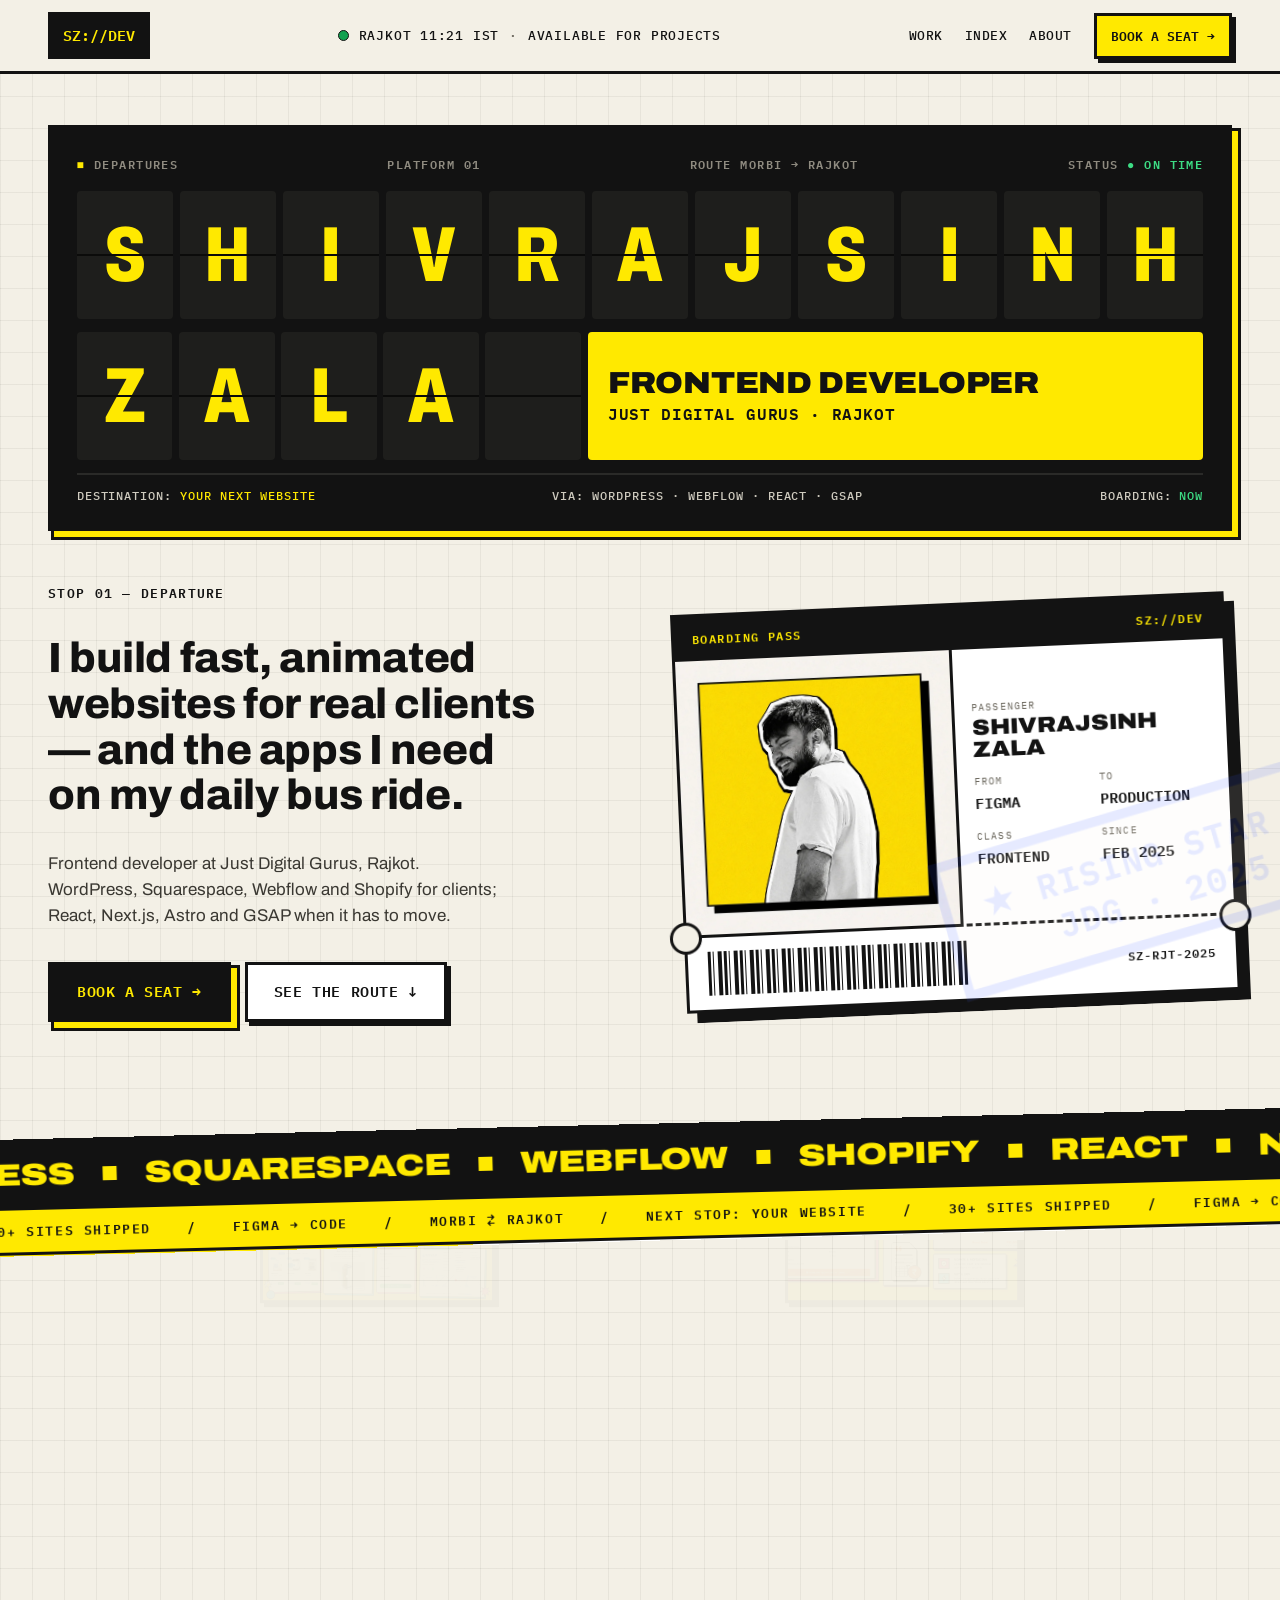
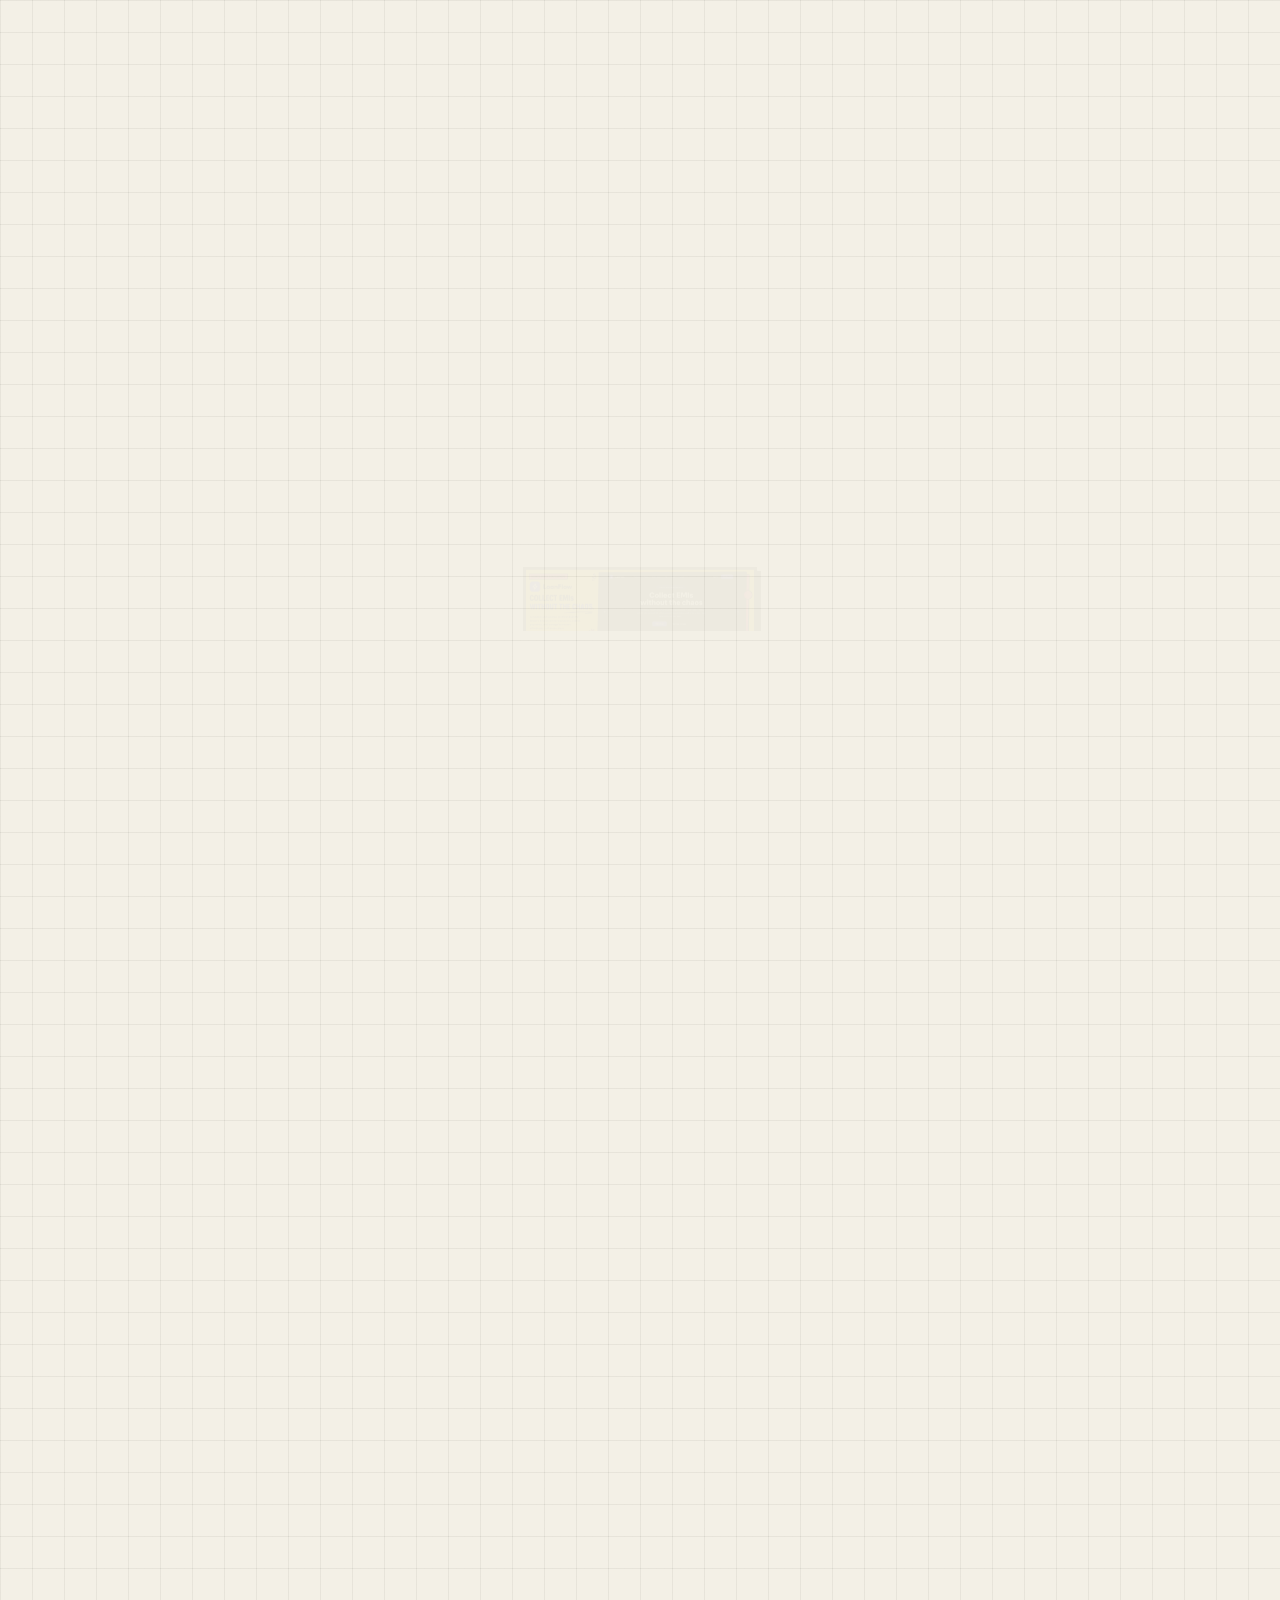
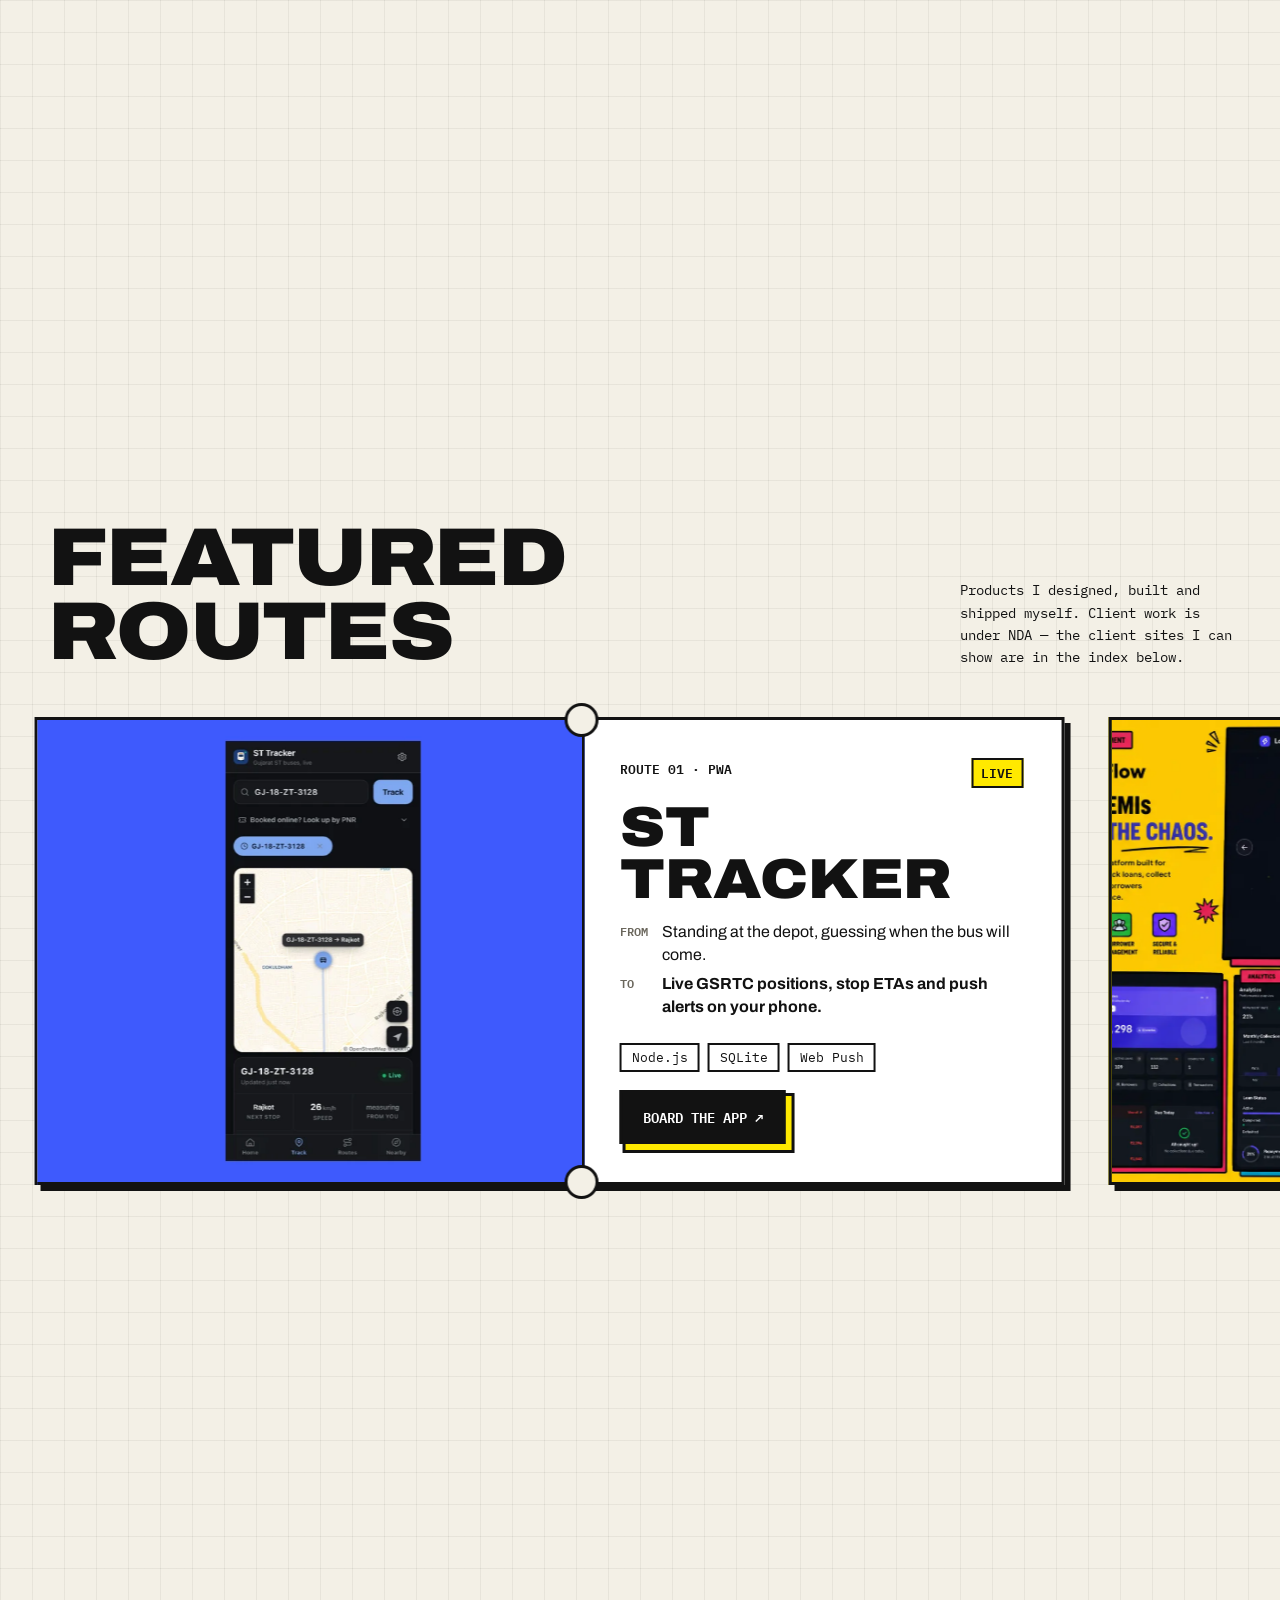
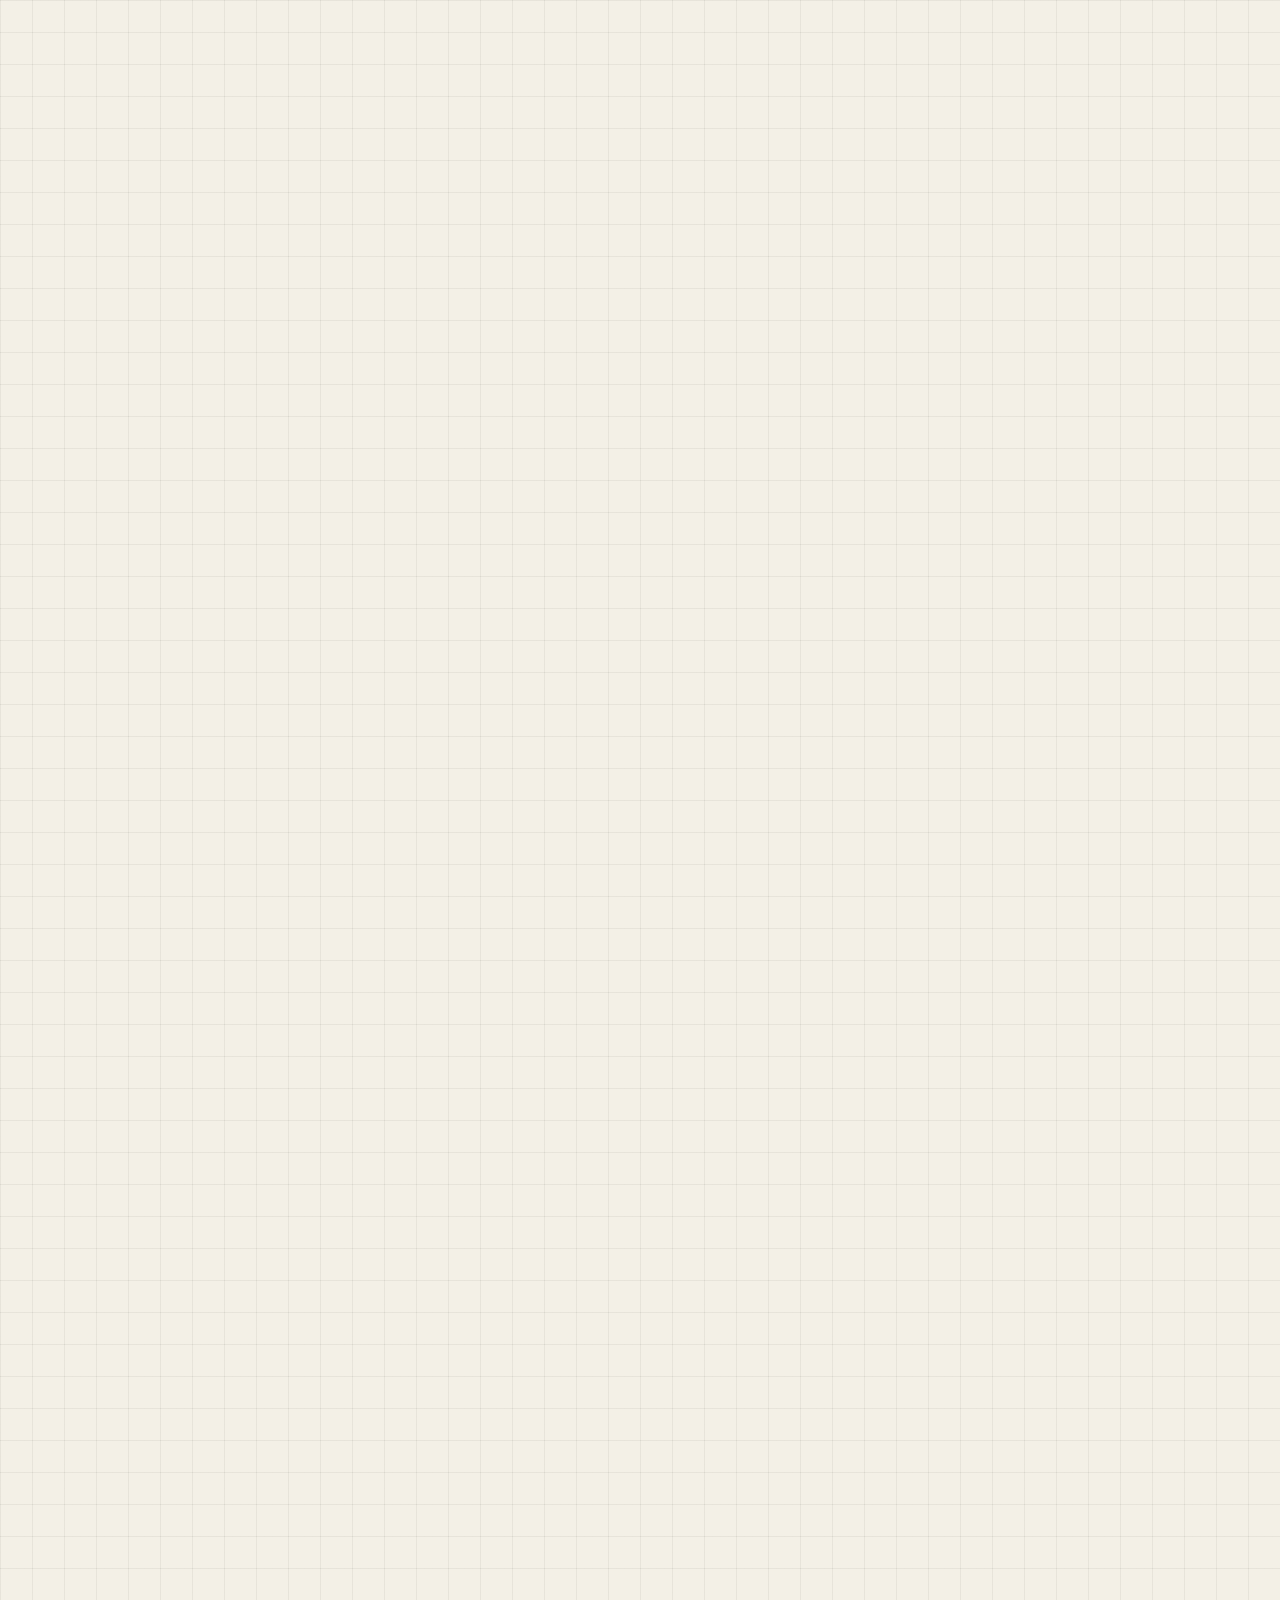
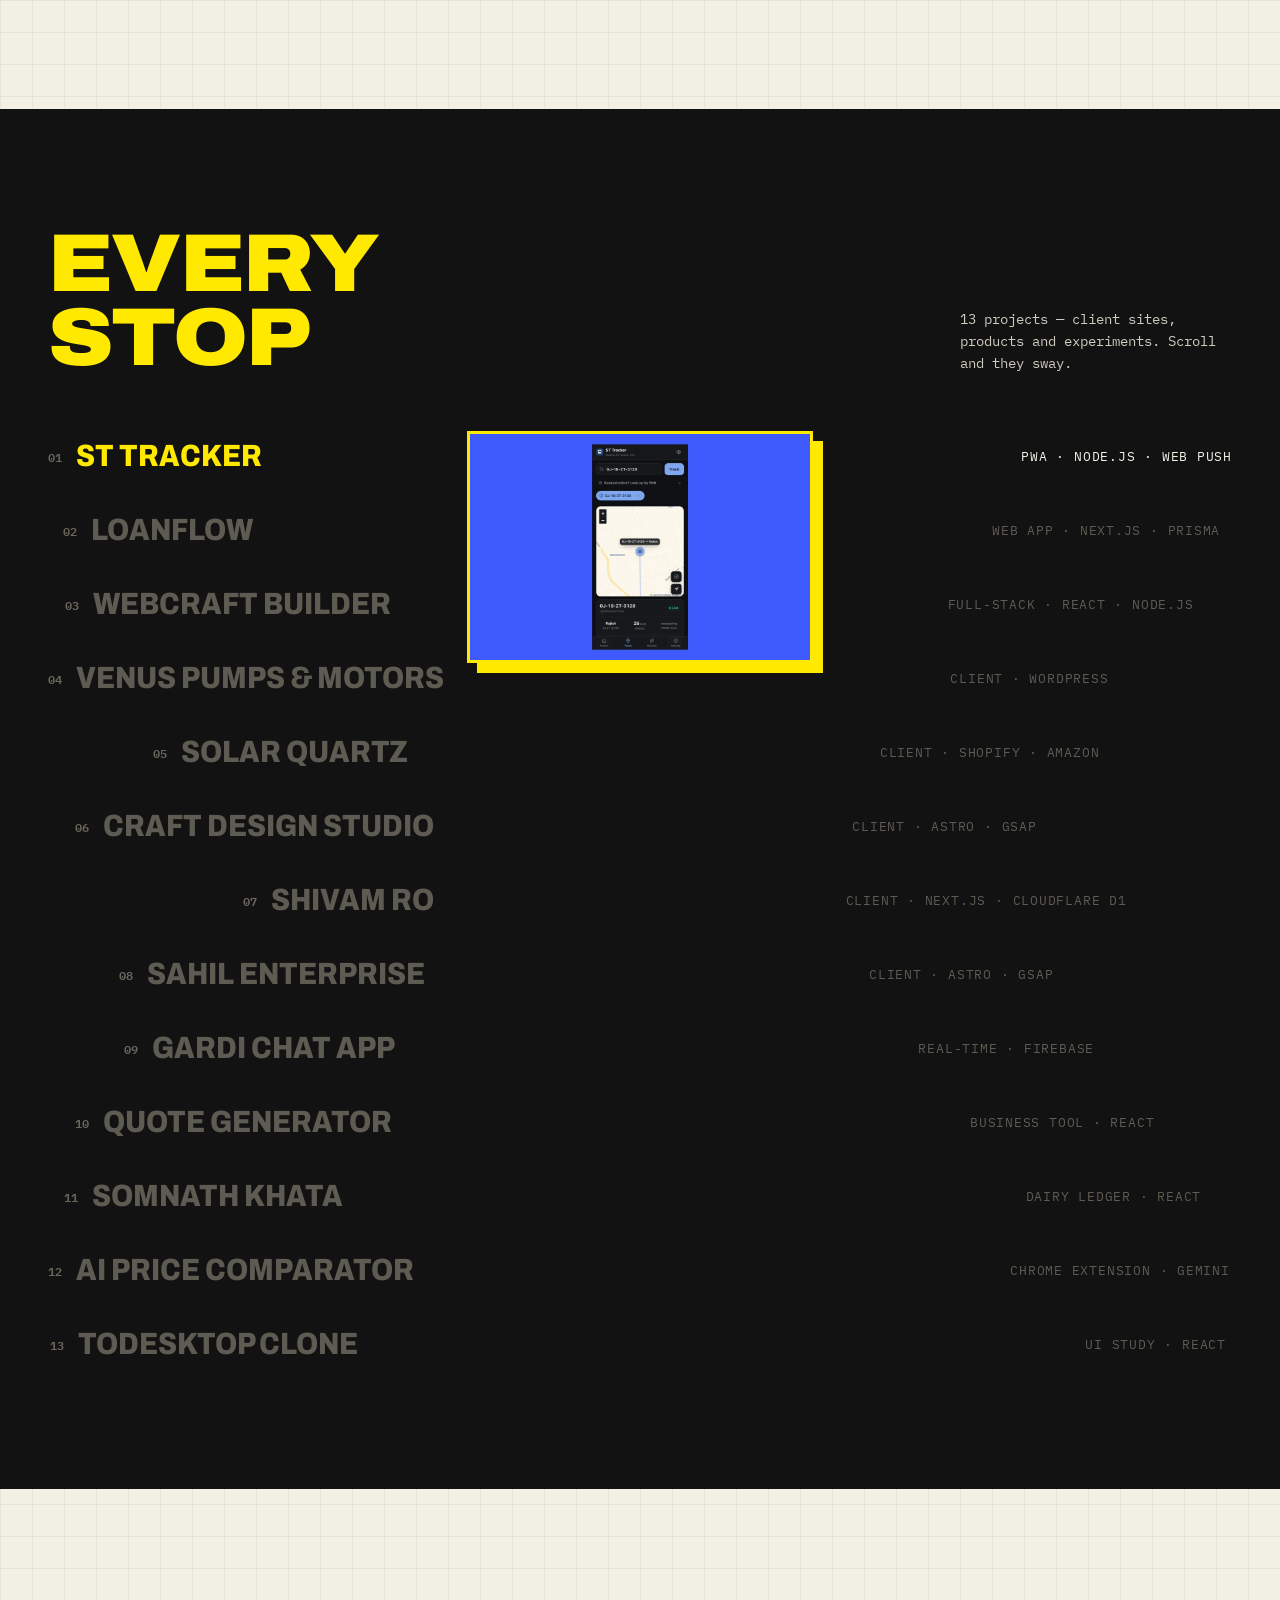
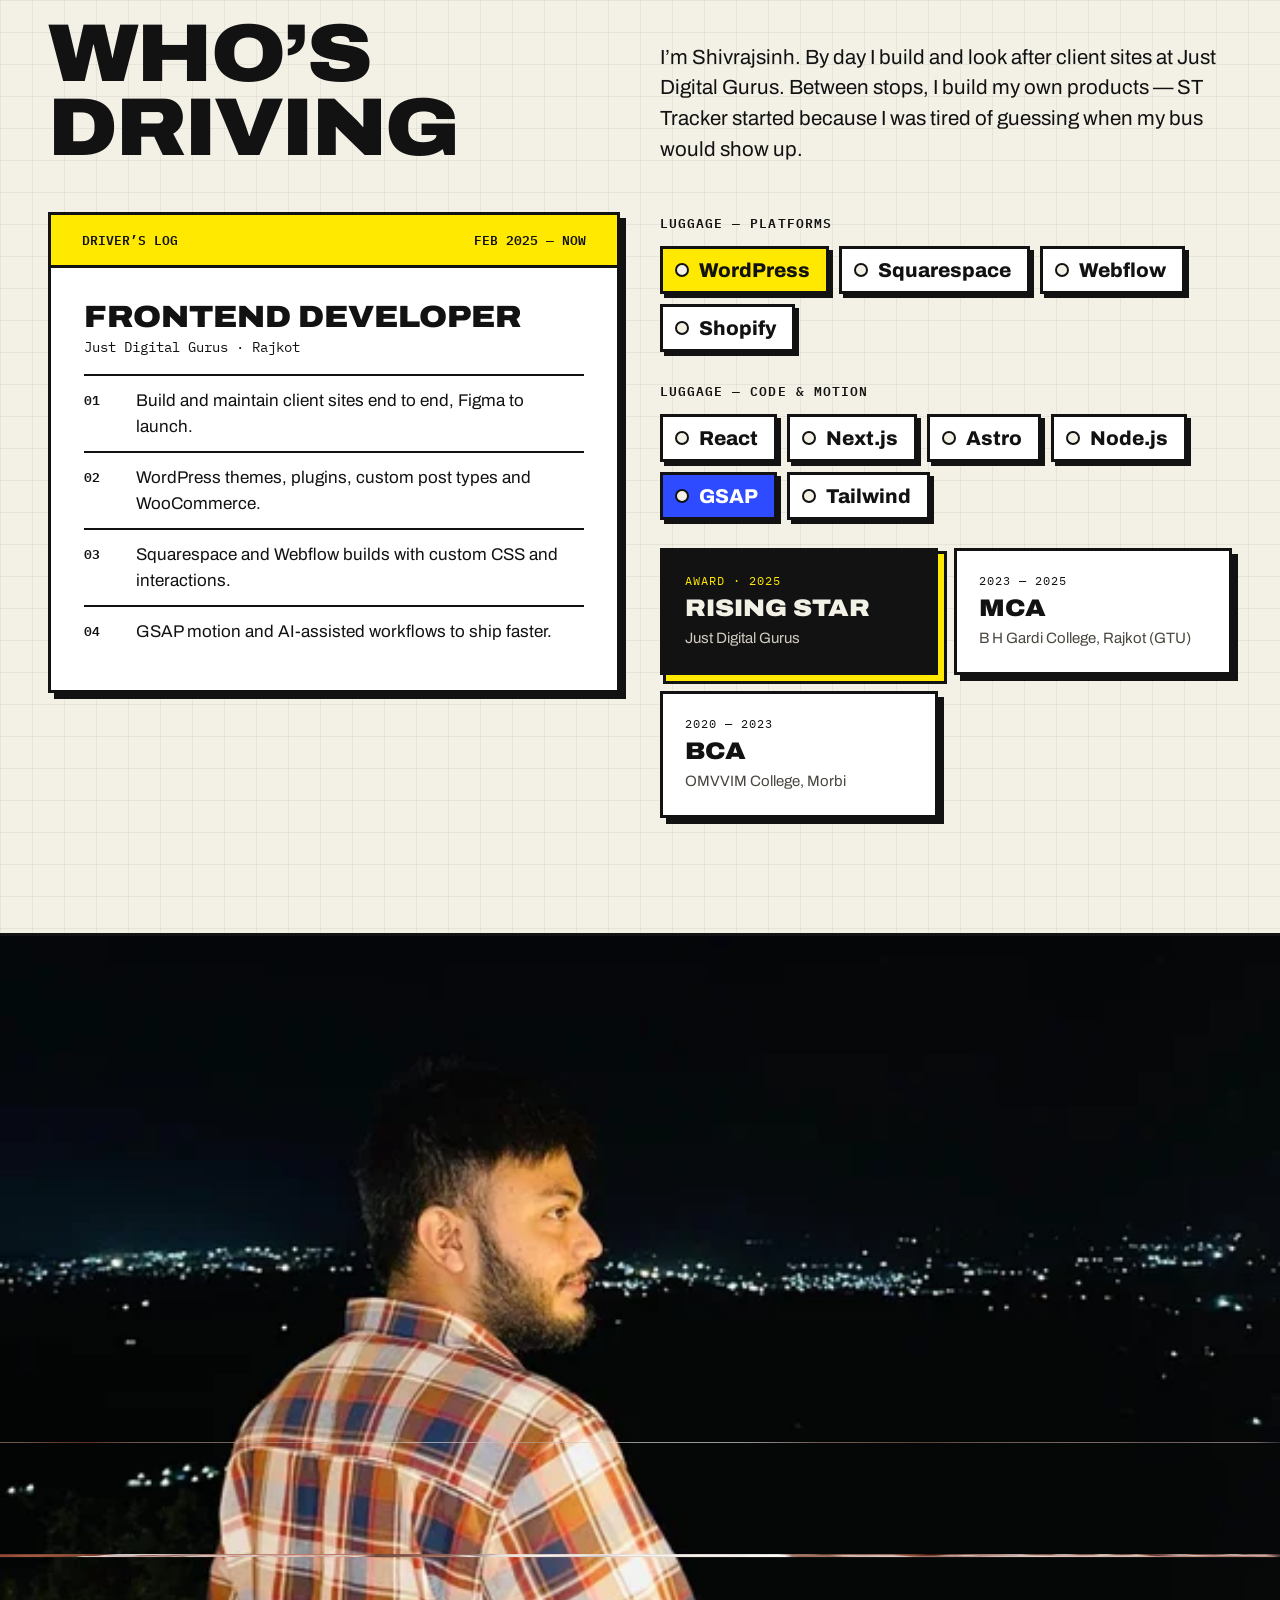
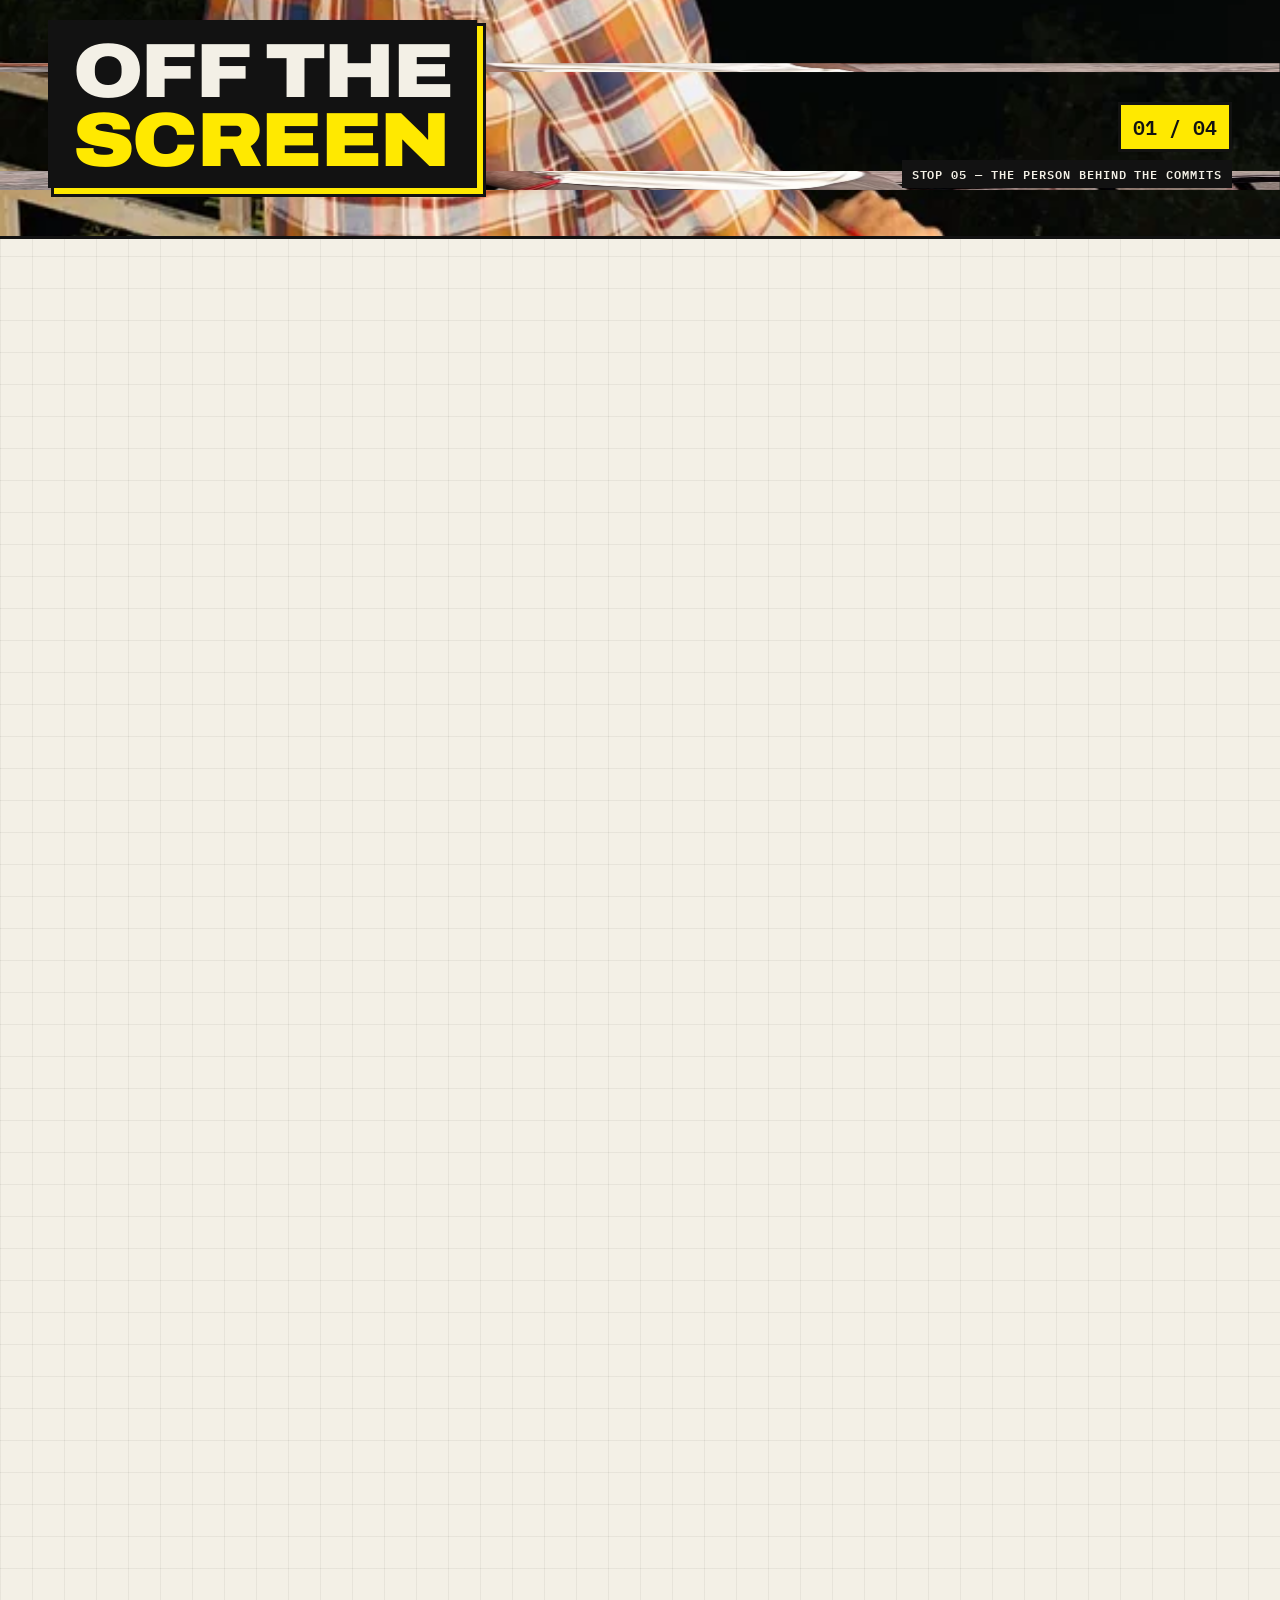
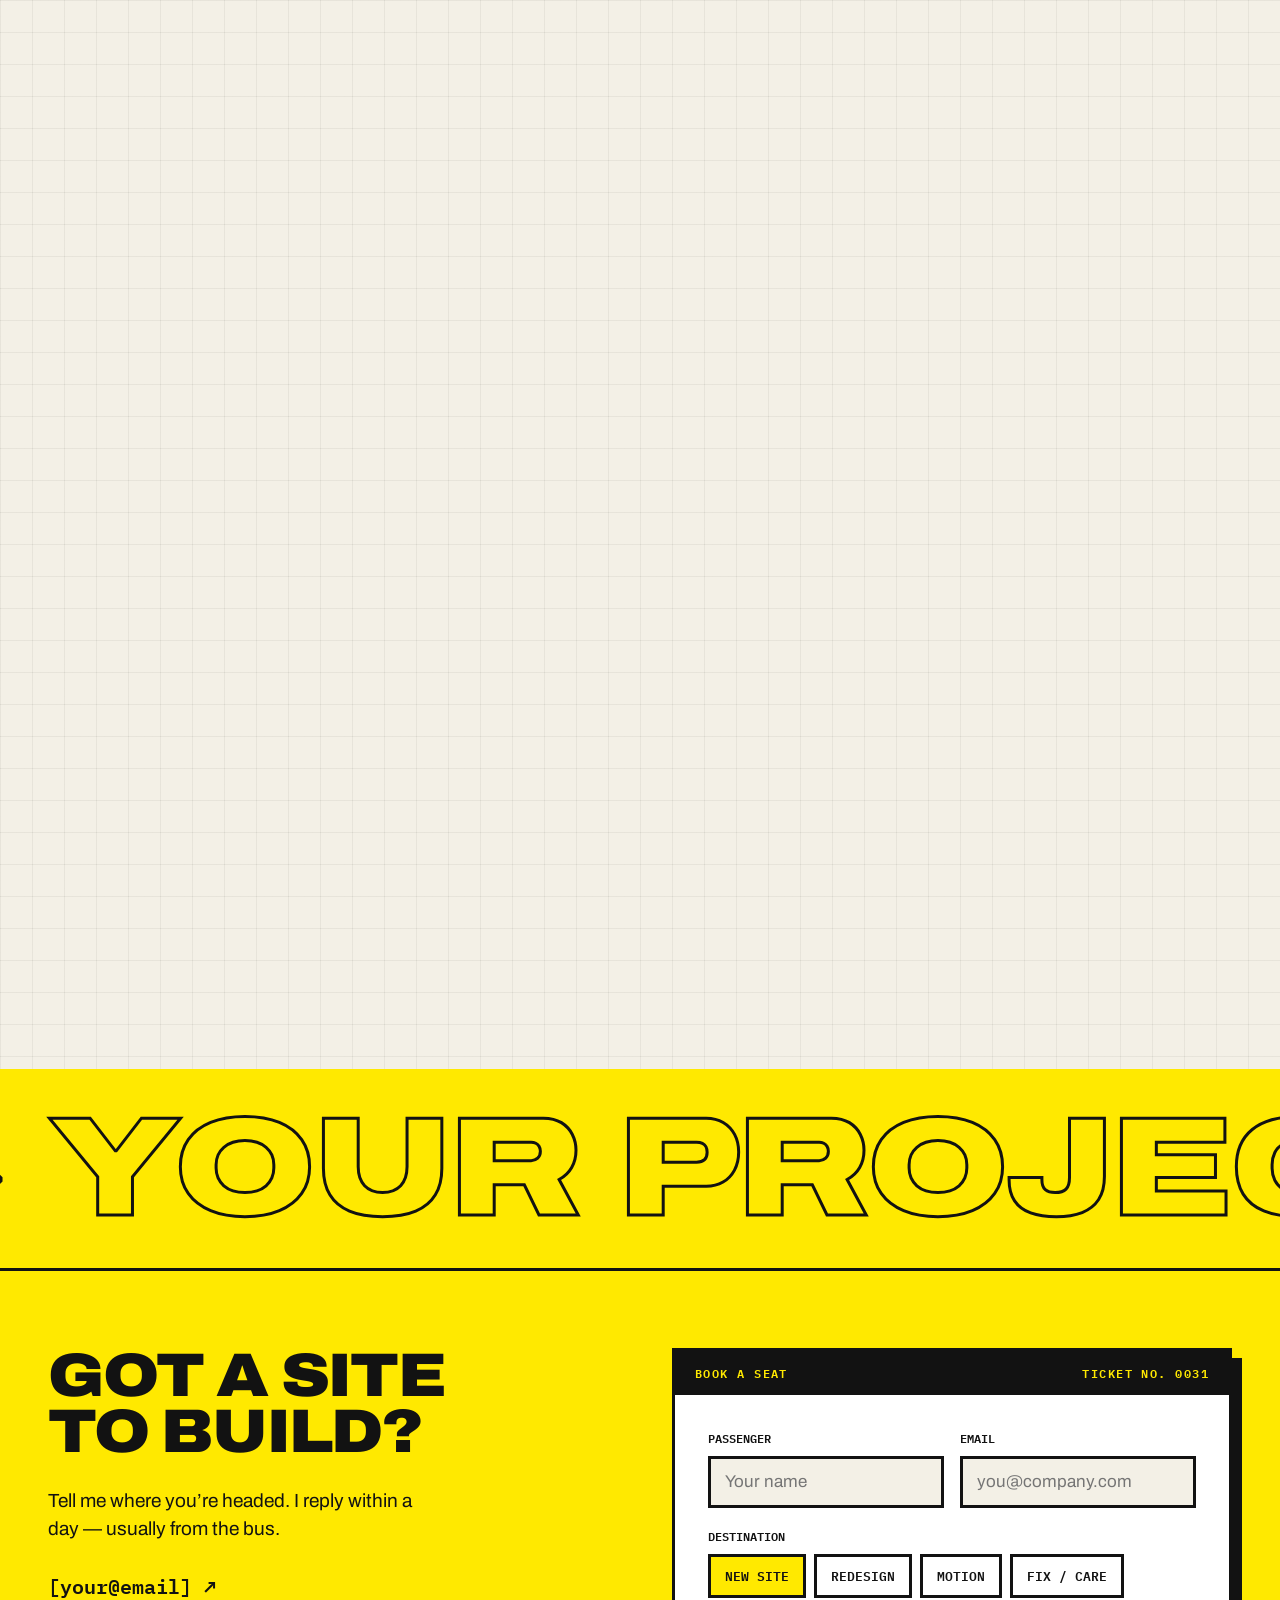
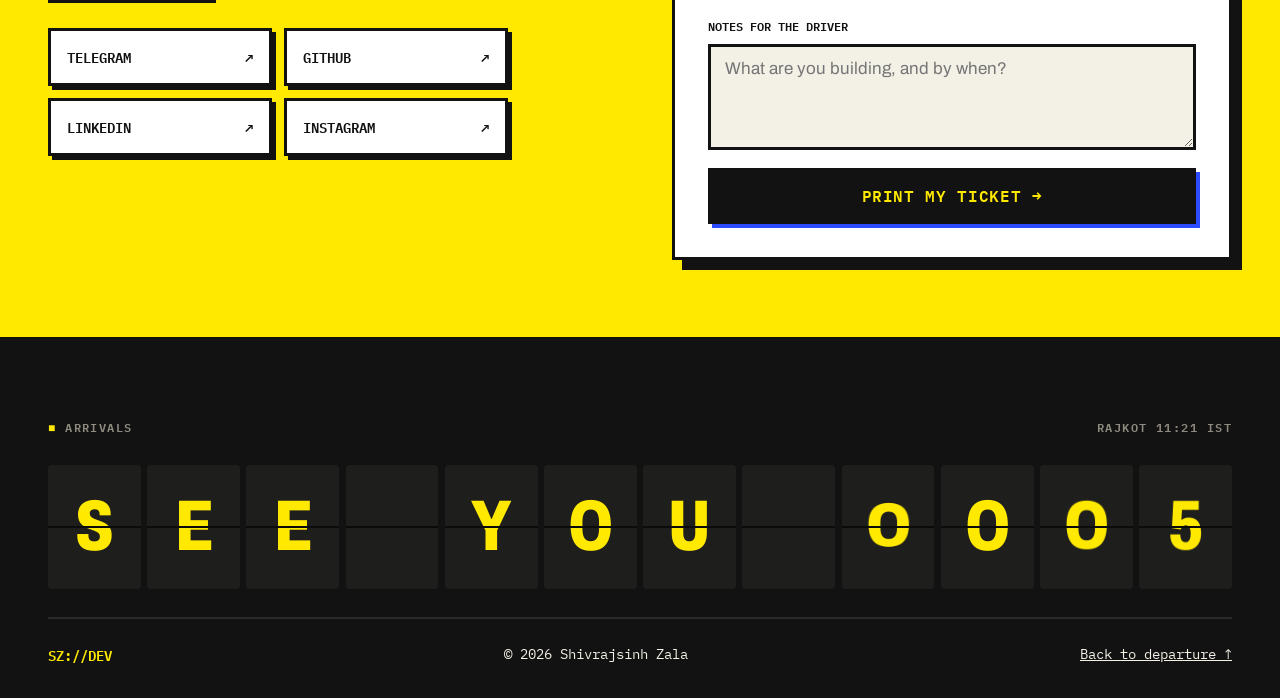
==== index.html @ fd729d90 "Next Stop: portfolio redesign preview Static build of the "Next Stop" redesign: split-flap departure" ====
<!doctype html>
<html lang="en">
<head>
<meta charset="utf-8">
<meta name="viewport" content="width=device-width, initial-scale=1">
<title>Shivrajsinh Zala — Next Stop</title>
<meta name="description" content="Frontend developer in Rajkot building fast, animated websites. Portfolio redesign preview.">
<meta name="robots" content="noindex">
<meta name="theme-color" content="#FFE900">
<link rel="icon" href="portrait.webp">
<link rel="preconnect" href="https://fonts.googleapis.com">
<link rel="preconnect" href="https://fonts.gstatic.com" crossorigin>
<link rel="stylesheet" href="https://fonts.googleapis.com/css2?family=Archivo:wdth,wght@62..125,100..900&amp;family=IBM+Plex+Mono:wght@400;500;600&amp;display=swap">
<style>
:root{--accent:#FFE900;--sh:6px 6px 0 #121212;--sh-sm:4px 4px 0 #121212;--sh-lg:10px 10px 0 #121212;--sh-accent:6px 6px 0 var(--accent),6px 6px 0 3px #121212;--sh-accent-lg:10px 10px 0 var(--accent),10px 10px 0 3px #121212;--sh-blue:4px 4px 0 #2E4BFF;--gz-min:760px;--hz-dir:row;--hz-w:max-content;--ticket-w:min(1080px,80vw);--blinds-h:820px}
html,body{margin:0;background:#F3F0E6}
html.lenis,html.lenis body{height:auto}
.lenis.lenis-smooth{scroll-behavior:auto!important}
.only-wide,.only-narrow,.only-rail{display:contents}
[hidden]{display:none!important}
a:focus-visible,button:focus-visible,input:focus-visible,textarea:focus-visible{outline:3px solid #2E4BFF;outline-offset:3px}
[data-flip-ch]{backface-visibility:hidden;will-change:transform}
@media (max-width:819px){:root{--gz-min:420px;--hz-dir:column;--hz-w:100%;--ticket-w:100%;--blinds-h:560px}.only-wide{display:none!important}}
@media (min-width:820px){.only-narrow{display:none!important}}
@media (max-width:1359px){.only-rail{display:none!important}}
</style>
</head>
<body>
<div  style="font-family: 'Archivo', 'Helvetica Neue', system-ui, sans-serif; color: #121212; background-color: #F3F0E6; background-image: linear-gradient(rgba(18,18,18,0.055) 1px, transparent 1px), linear-gradient(90deg, rgba(18,18,18,0.055) 1px, transparent 1px); background-size: 32px 32px; min-height: 100%; overflow-x: hidden; position: relative">

<!-- ===== PRELOADER: split-flap counter (live view only) ===== -->
<div data-preloader aria-hidden="true" style="position: fixed; inset: 0; z-index: 100; visibility: hidden; background: #121212; color: var(--accent); display: flex; flex-direction: column; align-items: center; justify-content: center; gap: 28px; padding: 24px">
<div style="font-family: 'IBM Plex Mono', ui-monospace, monospace; font-size: 13px; font-weight: 600; letter-spacing: 0.14em; text-transform: uppercase">Now boarding — shivrajsinh.in</div>
<div style="display: flex; gap: 10px">
<span style="position: relative; width: clamp(72px, 12vw, 150px); aspect-ratio: 3 / 4; background: #1E1E1C; border-radius: 6px; display: flex; align-items: center; justify-content: center; overflow: hidden"><span data-pre-digit style="display: block; font-weight: 800; font-stretch: 75%; font-size: clamp(64px, 11vw, 140px); line-height: 1">0</span><span style="position: absolute; left: 0; right: 0; top: 50%; height: 3px; margin-top: -1px; background: #0B0B0A"></span></span>
<span style="position: relative; width: clamp(72px, 12vw, 150px); aspect-ratio: 3 / 4; background: #1E1E1C; border-radius: 6px; display: flex; align-items: center; justify-content: center; overflow: hidden"><span data-pre-digit style="display: block; font-weight: 800; font-stretch: 75%; font-size: clamp(64px, 11vw, 140px); line-height: 1">0</span><span style="position: absolute; left: 0; right: 0; top: 50%; height: 3px; margin-top: -1px; background: #0B0B0A"></span></span>
<span style="position: relative; width: clamp(72px, 12vw, 150px); aspect-ratio: 3 / 4; background: #1E1E1C; border-radius: 6px; display: flex; align-items: center; justify-content: center; overflow: hidden"><span data-pre-digit style="display: block; font-weight: 800; font-stretch: 75%; font-size: clamp(64px, 11vw, 140px); line-height: 1">0</span><span style="position: absolute; left: 0; right: 0; top: 50%; height: 3px; margin-top: -1px; background: #0B0B0A"></span></span>
</div>
<div style="font-family: 'IBM Plex Mono', ui-monospace, monospace; font-size: 13px; letter-spacing: 0.1em; text-transform: uppercase; color: #A9A59A">Gate 02 · Morbi → Rajkot · Please mind the gap</div>
</div>

<!-- ===== CURSOR FOLLOWER ===== -->
<div data-cursor aria-hidden="true" style="position: fixed; top: 0; left: 0; z-index: 90; width: 16px; height: 16px; border: 2px solid #121212; background: var(--accent); border-radius: 50%; pointer-events: none; visibility: hidden; display: flex; align-items: center; justify-content: center; overflow: hidden">
<span data-cursor-label style="font-family: 'IBM Plex Mono', ui-monospace, monospace; font-size: 12px; font-weight: 600; text-transform: uppercase; visibility: hidden; white-space: nowrap">View ↗</span>
</div>

<!-- ===== ROUTE RAIL: bus marker travels between section stops ===== -->
<div class="only-rail">
<nav data-rail aria-label="Route" style="position: fixed; right: 22px; top: 50%; transform: translateY(-50%); z-index: 35; visibility: hidden; display: flex; align-items: stretch; gap: 0">
<div data-rail-track style="position: relative; width: 22px; height: 380px; display: flex; flex-direction: column; justify-content: space-between; align-items: center">
<span aria-hidden="true" style="position: absolute; top: 0; bottom: 0; left: 50%; width: 3px; margin-left: -1.5px; background: #121212"></span>

<a data-stop data-target="#top" href="#top" aria-label="01 Depart" style="position: relative; display: block; width: 14px; height: 14px; border: 3px solid #121212; background: #F3F0E6; box-sizing: content-box"><span data-stop-label style="position: absolute; right: 26px; top: 50%; transform: translateY(-50%); font-family: 'IBM Plex Mono', ui-monospace, monospace; font-size: 11px; font-weight: 600; text-transform: uppercase; white-space: nowrap; background: #121212; color: #F3F0E6; padding: 3px 7px; visibility: hidden">01 Depart</span></a>

<a data-stop data-target="#work" href="#work" aria-label="02 Work" style="position: relative; display: block; width: 14px; height: 14px; border: 3px solid #121212; background: #F3F0E6; box-sizing: content-box"><span data-stop-label style="position: absolute; right: 26px; top: 50%; transform: translateY(-50%); font-family: 'IBM Plex Mono', ui-monospace, monospace; font-size: 11px; font-weight: 600; text-transform: uppercase; white-space: nowrap; background: #121212; color: #F3F0E6; padding: 3px 7px; visibility: hidden">02 Work</span></a>

<a data-stop data-target="#featured" href="#featured" aria-label="03 Routes" style="position: relative; display: block; width: 14px; height: 14px; border: 3px solid #121212; background: #F3F0E6; box-sizing: content-box"><span data-stop-label style="position: absolute; right: 26px; top: 50%; transform: translateY(-50%); font-family: 'IBM Plex Mono', ui-monospace, monospace; font-size: 11px; font-weight: 600; text-transform: uppercase; white-space: nowrap; background: #121212; color: #F3F0E6; padding: 3px 7px; visibility: hidden">03 Routes</span></a>

<a data-stop data-target="#index" href="#index" aria-label="04 Index" style="position: relative; display: block; width: 14px; height: 14px; border: 3px solid #121212; background: #F3F0E6; box-sizing: content-box"><span data-stop-label style="position: absolute; right: 26px; top: 50%; transform: translateY(-50%); font-family: 'IBM Plex Mono', ui-monospace, monospace; font-size: 11px; font-weight: 600; text-transform: uppercase; white-space: nowrap; background: #121212; color: #F3F0E6; padding: 3px 7px; visibility: hidden">04 Index</span></a>

<a data-stop data-target="#about" href="#about" aria-label="05 Driver" style="position: relative; display: block; width: 14px; height: 14px; border: 3px solid #121212; background: #F3F0E6; box-sizing: content-box"><span data-stop-label style="position: absolute; right: 26px; top: 50%; transform: translateY(-50%); font-family: 'IBM Plex Mono', ui-monospace, monospace; font-size: 11px; font-weight: 600; text-transform: uppercase; white-space: nowrap; background: #121212; color: #F3F0E6; padding: 3px 7px; visibility: hidden">05 Driver</span></a>

<a data-stop data-target="#life" href="#life" aria-label="06 Off-screen" style="position: relative; display: block; width: 14px; height: 14px; border: 3px solid #121212; background: #F3F0E6; box-sizing: content-box"><span data-stop-label style="position: absolute; right: 26px; top: 50%; transform: translateY(-50%); font-family: 'IBM Plex Mono', ui-monospace, monospace; font-size: 11px; font-weight: 600; text-transform: uppercase; white-space: nowrap; background: #121212; color: #F3F0E6; padding: 3px 7px; visibility: hidden">06 Off-screen</span></a>

<a data-stop data-target="#contact" href="#contact" aria-label="07 Arrive" style="position: relative; display: block; width: 14px; height: 14px; border: 3px solid #121212; background: #F3F0E6; box-sizing: content-box"><span data-stop-label style="position: absolute; right: 26px; top: 50%; transform: translateY(-50%); font-family: 'IBM Plex Mono', ui-monospace, monospace; font-size: 11px; font-weight: 600; text-transform: uppercase; white-space: nowrap; background: #121212; color: #F3F0E6; padding: 3px 7px; visibility: hidden">07 Arrive</span></a>

<span data-rail-bus aria-hidden="true" style="position: absolute; top: 0; left: 50%; margin-left: -13px; width: 26px; height: 20px; background: var(--accent); border: 3px solid #121212; box-sizing: border-box; display: flex; align-items: center; justify-content: center; font-family: 'IBM Plex Mono', ui-monospace, monospace; font-size: 8px; font-weight: 600">SZ</span>
</div>
</nav>
</div>

<!-- ===== NAV ===== -->
<header data-nav style="position: sticky; top: 0; z-index: 30; background: #F3F0E6; border-bottom: 3px solid #121212">
<div style="max-width: 1280px; margin: 0 auto; padding: 12px clamp(16px, 4vw, 48px); display: flex; align-items: center; justify-content: space-between; gap: 16px">
<a href="#top" style="text-decoration: none; background: #121212; color: var(--accent); font-family: 'IBM Plex Mono', ui-monospace, monospace; font-weight: 600; font-size: 15px; padding: 8px 12px; border: 3px solid #121212">SZ://DEV</a>
<div class="only-wide">
<div style="display: flex; align-items: center; gap: 10px; font-family: 'IBM Plex Mono', ui-monospace, monospace; font-size: 13px; font-weight: 500; text-transform: uppercase; letter-spacing: 0.06em">
<span style="width: 9px; height: 9px; background: #12A150; border: 1.5px solid #121212; border-radius: 50%"></span>
<span>Rajkot <span data-clock>--:--</span> IST</span>
<span style="color: #6B675D">·</span>
<span>Available for projects</span>
</div>
</div>
<div style="display: flex; align-items: center; gap: 22px">
<div class="only-wide">
<nav aria-label="Primary" style="display: flex; align-items: center; gap: 22px; font-family: 'IBM Plex Mono', ui-monospace, monospace; font-size: 13px; font-weight: 500; text-transform: uppercase; letter-spacing: 0.04em">
<a href="#work" style="color: #121212; text-decoration: none">Work</a>
<a href="#index" style="color: #121212; text-decoration: none">Index</a>
<a href="#about" style="color: #121212; text-decoration: none">About</a>
</nav>
</div>
<a href="#contact" data-magnetic style="font-family: 'IBM Plex Mono', ui-monospace, monospace; font-size: 13px; font-weight: 600; color: #121212; text-decoration: none; text-transform: uppercase; background: var(--accent); border: 3px solid #121212; padding: 9px 14px; box-shadow: var(--sh-sm)">Book a seat →</a>
<div class="only-narrow">
<button type="button" data-menu-toggle aria-expanded="false" aria-label="Open menu" style="width: 46px; height: 46px; display: flex; flex-direction: column; align-items: center; justify-content: center; gap: 5px; background: #FFFFFF; border: 3px solid #121212; cursor: pointer; padding: 0">
<span style="width: 18px; height: 3px; background: #121212"></span>
<span style="width: 18px; height: 3px; background: #121212"></span>
</button>
</div>
</div>
</div>
<div id="mobileMenu" class="only-narrow" hidden>
<nav aria-label="Mobile" style="border-top: 3px solid #121212; display: flex; flex-direction: column; background: #121212">
<a href="#work" data-menu-close style="color: #F3F0E6; text-decoration: none; font-size: 34px; font-weight: 900; font-stretch: 112%; text-transform: uppercase; padding: 14px 16px; border-bottom: 1px solid #333">Work</a>
<a href="#index" data-menu-close style="color: #F3F0E6; text-decoration: none; font-size: 34px; font-weight: 900; font-stretch: 112%; text-transform: uppercase; padding: 14px 16px; border-bottom: 1px solid #333">Index</a>
<a href="#about" data-menu-close style="color: #F3F0E6; text-decoration: none; font-size: 34px; font-weight: 900; font-stretch: 112%; text-transform: uppercase; padding: 14px 16px; border-bottom: 1px solid #333">About</a>
<a href="#contact" data-menu-close style="color: var(--accent); text-decoration: none; font-size: 34px; font-weight: 900; font-stretch: 112%; text-transform: uppercase; padding: 14px 16px">Contact ↗</a>
</nav>
</div>
</header>

<!-- ===== HERO: departure board + boarding pass ===== -->
<section id="top" style="max-width: 1280px; margin: 0 auto; padding: clamp(28px, 4vw, 56px) clamp(16px, 4vw, 48px) clamp(64px, 8vw, 112px); display: flex; flex-direction: column; gap: clamp(32px, 4vw, 56px)">
<h1 style="position: absolute; width: 1px; height: 1px; overflow: hidden; clip: rect(0 0 0 0); white-space: nowrap; margin: 0">Shivrajsinh Zala — Frontend Developer, Rajkot</h1>

<div data-board style="background: #121212; border: 3px solid #121212; box-shadow: var(--sh-accent); padding: clamp(12px, 2vw, 26px); display: flex; flex-direction: column; gap: clamp(8px, 1vw, 14px)" aria-hidden="true">
<div style="display: flex; justify-content: space-between; gap: 12px; flex-wrap: wrap; font-family: 'IBM Plex Mono', ui-monospace, monospace; font-size: clamp(10px, 0.95vw, 13px); font-weight: 600; letter-spacing: 0.12em; text-transform: uppercase; color: #8F8B80; padding-bottom: 4px">
<span><span style="color: var(--accent)">■</span> Departures</span>
<span>Platform 01</span>
<span>Route Morbi → Rajkot</span>
<span>Status <span style="color: #3DDC84">● On time</span></span>
</div>
<div style="display: flex; gap: clamp(3px, 0.5vw, 8px)">

<span data-flip data-char="S" style="flex: 1 1 0; min-width: 0; aspect-ratio: 3 / 4; position: relative; display: flex; align-items: center; justify-content: center; background: #1E1E1C; border-radius: 4px; overflow: hidden; perspective: 400px"><span data-flip-ch style="display: block; font-weight: 800; font-stretch: 75%; font-size: clamp(20px, 6.1vw, 88px); line-height: 1; color: var(--accent)">S</span><span style="position: absolute; left: 0; right: 0; top: 50%; height: 2px; margin-top: -1px; background: #0B0B0A"></span></span>

<span data-flip data-char="H" style="flex: 1 1 0; min-width: 0; aspect-ratio: 3 / 4; position: relative; display: flex; align-items: center; justify-content: center; background: #1E1E1C; border-radius: 4px; overflow: hidden; perspective: 400px"><span data-flip-ch style="display: block; font-weight: 800; font-stretch: 75%; font-size: clamp(20px, 6.1vw, 88px); line-height: 1; color: var(--accent)">H</span><span style="position: absolute; left: 0; right: 0; top: 50%; height: 2px; margin-top: -1px; background: #0B0B0A"></span></span>

<span data-flip data-char="I" style="flex: 1 1 0; min-width: 0; aspect-ratio: 3 / 4; position: relative; display: flex; align-items: center; justify-content: center; background: #1E1E1C; border-radius: 4px; overflow: hidden; perspective: 400px"><span data-flip-ch style="display: block; font-weight: 800; font-stretch: 75%; font-size: clamp(20px, 6.1vw, 88px); line-height: 1; color: var(--accent)">I</span><span style="position: absolute; left: 0; right: 0; top: 50%; height: 2px; margin-top: -1px; background: #0B0B0A"></span></span>

<span data-flip data-char="V" style="flex: 1 1 0; min-width: 0; aspect-ratio: 3 / 4; position: relative; display: flex; align-items: center; justify-content: center; background: #1E1E1C; border-radius: 4px; overflow: hidden; perspective: 400px"><span data-flip-ch style="display: block; font-weight: 800; font-stretch: 75%; font-size: clamp(20px, 6.1vw, 88px); line-height: 1; color: var(--accent)">V</span><span style="position: absolute; left: 0; right: 0; top: 50%; height: 2px; margin-top: -1px; background: #0B0B0A"></span></span>

<span data-flip data-char="R" style="flex: 1 1 0; min-width: 0; aspect-ratio: 3 / 4; position: relative; display: flex; align-items: center; justify-content: center; background: #1E1E1C; border-radius: 4px; overflow: hidden; perspective: 400px"><span data-flip-ch style="display: block; font-weight: 800; font-stretch: 75%; font-size: clamp(20px, 6.1vw, 88px); line-height: 1; color: var(--accent)">R</span><span style="position: absolute; left: 0; right: 0; top: 50%; height: 2px; margin-top: -1px; background: #0B0B0A"></span></span>

<span data-flip data-char="A" style="flex: 1 1 0; min-width: 0; aspect-ratio: 3 / 4; position: relative; display: flex; align-items: center; justify-content: center; background: #1E1E1C; border-radius: 4px; overflow: hidden; perspective: 400px"><span data-flip-ch style="display: block; font-weight: 800; font-stretch: 75%; font-size: clamp(20px, 6.1vw, 88px); line-height: 1; color: var(--accent)">A</span><span style="position: absolute; left: 0; right: 0; top: 50%; height: 2px; margin-top: -1px; background: #0B0B0A"></span></span>

<span data-flip data-char="J" style="flex: 1 1 0; min-width: 0; aspect-ratio: 3 / 4; position: relative; display: flex; align-items: center; justify-content: center; background: #1E1E1C; border-radius: 4px; overflow: hidden; perspective: 400px"><span data-flip-ch style="display: block; font-weight: 800; font-stretch: 75%; font-size: clamp(20px, 6.1vw, 88px); line-height: 1; color: var(--accent)">J</span><span style="position: absolute; left: 0; right: 0; top: 50%; height: 2px; margin-top: -1px; background: #0B0B0A"></span></span>

<span data-flip data-char="S" style="flex: 1 1 0; min-width: 0; aspect-ratio: 3 / 4; position: relative; display: flex; align-items: center; justify-content: center; background: #1E1E1C; border-radius: 4px; overflow: hidden; perspective: 400px"><span data-flip-ch style="display: block; font-weight: 800; font-stretch: 75%; font-size: clamp(20px, 6.1vw, 88px); line-height: 1; color: var(--accent)">S</span><span style="position: absolute; left: 0; right: 0; top: 50%; height: 2px; margin-top: -1px; background: #0B0B0A"></span></span>

<span data-flip data-char="I" style="flex: 1 1 0; min-width: 0; aspect-ratio: 3 / 4; position: relative; display: flex; align-items: center; justify-content: center; background: #1E1E1C; border-radius: 4px; overflow: hidden; perspective: 400px"><span data-flip-ch style="display: block; font-weight: 800; font-stretch: 75%; font-size: clamp(20px, 6.1vw, 88px); line-height: 1; color: var(--accent)">I</span><span style="position: absolute; left: 0; right: 0; top: 50%; height: 2px; margin-top: -1px; background: #0B0B0A"></span></span>

<span data-flip data-char="N" style="flex: 1 1 0; min-width: 0; aspect-ratio: 3 / 4; position: relative; display: flex; align-items: center; justify-content: center; background: #1E1E1C; border-radius: 4px; overflow: hidden; perspective: 400px"><span data-flip-ch style="display: block; font-weight: 800; font-stretch: 75%; font-size: clamp(20px, 6.1vw, 88px); line-height: 1; color: var(--accent)">N</span><span style="position: absolute; left: 0; right: 0; top: 50%; height: 2px; margin-top: -1px; background: #0B0B0A"></span></span>

<span data-flip data-char="H" style="flex: 1 1 0; min-width: 0; aspect-ratio: 3 / 4; position: relative; display: flex; align-items: center; justify-content: center; background: #1E1E1C; border-radius: 4px; overflow: hidden; perspective: 400px"><span data-flip-ch style="display: block; font-weight: 800; font-stretch: 75%; font-size: clamp(20px, 6.1vw, 88px); line-height: 1; color: var(--accent)">H</span><span style="position: absolute; left: 0; right: 0; top: 50%; height: 2px; margin-top: -1px; background: #0B0B0A"></span></span>

</div>
<div style="display: flex; gap: clamp(3px, 0.5vw, 8px)">

<span data-flip data-char="Z" style="flex: 1 1 0; min-width: 0; aspect-ratio: 3 / 4; position: relative; display: flex; align-items: center; justify-content: center; background: #1E1E1C; border-radius: 4px; overflow: hidden; perspective: 400px"><span data-flip-ch style="display: block; font-weight: 800; font-stretch: 75%; font-size: clamp(20px, 6.1vw, 88px); line-height: 1; color: var(--accent)">Z</span><span style="position: absolute; left: 0; right: 0; top: 50%; height: 2px; margin-top: -1px; background: #0B0B0A"></span></span>

<span data-flip data-char="A" style="flex: 1 1 0; min-width: 0; aspect-ratio: 3 / 4; position: relative; display: flex; align-items: center; justify-content: center; background: #1E1E1C; border-radius: 4px; overflow: hidden; perspective: 400px"><span data-flip-ch style="display: block; font-weight: 800; font-stretch: 75%; font-size: clamp(20px, 6.1vw, 88px); line-height: 1; color: var(--accent)">A</span><span style="position: absolute; left: 0; right: 0; top: 50%; height: 2px; margin-top: -1px; background: #0B0B0A"></span></span>

<span data-flip data-char="L" style="flex: 1 1 0; min-width: 0; aspect-ratio: 3 / 4; position: relative; display: flex; align-items: center; justify-content: center; background: #1E1E1C; border-radius: 4px; overflow: hidden; perspective: 400px"><span data-flip-ch style="display: block; font-weight: 800; font-stretch: 75%; font-size: clamp(20px, 6.1vw, 88px); line-height: 1; color: var(--accent)">L</span><span style="position: absolute; left: 0; right: 0; top: 50%; height: 2px; margin-top: -1px; background: #0B0B0A"></span></span>

<span data-flip data-char="A" style="flex: 1 1 0; min-width: 0; aspect-ratio: 3 / 4; position: relative; display: flex; align-items: center; justify-content: center; background: #1E1E1C; border-radius: 4px; overflow: hidden; perspective: 400px"><span data-flip-ch style="display: block; font-weight: 800; font-stretch: 75%; font-size: clamp(20px, 6.1vw, 88px); line-height: 1; color: var(--accent)">A</span><span style="position: absolute; left: 0; right: 0; top: 50%; height: 2px; margin-top: -1px; background: #0B0B0A"></span></span>

<span style="flex: 1 1 0; min-width: 0; aspect-ratio: 3 / 4; position: relative; background: #1E1E1C; border-radius: 4px"><span style="position: absolute; left: 0; right: 0; top: 50%; height: 2px; margin-top: -1px; background: #0B0B0A"></span></span>
<span data-board-tag style="flex: 6 6 0; min-width: 0; background: var(--accent); color: #121212; border-radius: 4px; display: flex; flex-direction: column; justify-content: center; gap: 0.35em; padding: 0 clamp(8px, 1.6vw, 24px); font-family: 'IBM Plex Mono', ui-monospace, monospace; font-size: clamp(8px, 1.25vw, 18px); font-weight: 600; text-transform: uppercase; letter-spacing: 0.04em; line-height: 1.2">
<span style="font-family: 'Archivo', sans-serif; font-weight: 900; font-stretch: 112%; font-size: 1.9em; letter-spacing: -0.01em; line-height: 0.95">Frontend developer</span>
<span>Just Digital Gurus · Rajkot</span>
</span>
</div>
<div style="display: flex; justify-content: space-between; gap: 8px 16px; flex-wrap: wrap; border-top: 2px solid #2A2A28; padding-top: clamp(8px, 1vw, 14px); font-family: 'IBM Plex Mono', ui-monospace, monospace; font-size: clamp(10px, 0.95vw, 13px); font-weight: 500; letter-spacing: 0.08em; text-transform: uppercase; color: #CFCBBF">
<span>Destination: <span style="color: var(--accent)">your next website</span></span>
<span>Via: WordPress · Webflow · React · GSAP</span>
<span>Boarding: <span style="color: #3DDC84">now</span></span>
</div>
</div>

<div style="display: grid; grid-template-columns: repeat(auto-fit, minmax(min(440px, 100%), 1fr)); gap: clamp(40px, 6vw, 88px); align-items: center">
<div style="display: flex; flex-direction: column; gap: 32px">
<p data-hero-fade style="margin: 0; font-family: 'IBM Plex Mono', ui-monospace, monospace; font-size: 13px; font-weight: 600; text-transform: uppercase; letter-spacing: 0.1em">Stop 01 — Departure</p>
<p data-hero-fade style="margin: 0; font-weight: 800; font-stretch: 100%; font-size: clamp(28px, 3.3vw, 48px); line-height: 1.08; letter-spacing: -0.01em; text-wrap: balance">I build fast, animated websites for real clients — and the apps I need on my daily bus ride.</p>
<p data-hero-fade style="margin: 0; font-size: clamp(17px, 1.3vw, 19px); line-height: 1.55; max-width: 46ch; color: #3A3832">Frontend developer at Just Digital Gurus, Rajkot. WordPress, Squarespace, Webflow and Shopify for clients; React, Next.js, Astro and GSAP when it has to move.</p>
<div data-hero-fade style="display: flex; flex-wrap: wrap; gap: 14px">
<a href="#contact" data-magnetic style="display: inline-flex; align-items: center; min-height: 54px; padding: 0 26px; background: #121212; color: var(--accent); border: 3px solid #121212; box-shadow: var(--sh-accent); font-family: 'IBM Plex Mono', ui-monospace, monospace; font-weight: 600; font-size: 15px; text-transform: uppercase; letter-spacing: 0.04em; text-decoration: none">Book a seat →</a>
<a href="#work" data-magnetic style="display: inline-flex; align-items: center; min-height: 54px; padding: 0 26px; background: #FFFFFF; color: #121212; border: 3px solid #121212; box-shadow: var(--sh-sm); font-family: 'IBM Plex Mono', ui-monospace, monospace; font-weight: 600; font-size: 15px; text-transform: uppercase; letter-spacing: 0.04em; text-decoration: none">See the route ↓</a>
</div>
</div>

<!-- Boarding pass -->
<div data-ticket data-cursor-view data-cursor-text="Hi ✦" style="position: relative; justify-self: center; width: 100%; max-width: 560px; transform: rotate(-2.5deg)">
<div style="background: #FFFFFF; border: 3px solid #121212; box-shadow: var(--sh-lg); display: flex; flex-direction: column">
<div style="display: flex; justify-content: space-between; align-items: center; gap: 12px; padding: 12px 18px; background: #121212; color: var(--accent); font-family: 'IBM Plex Mono', ui-monospace, monospace; font-size: 12px; font-weight: 600; letter-spacing: 0.12em; text-transform: uppercase">
<span>Boarding pass</span>
<span>SZ://DEV</span>
</div>
<div style="display: grid; grid-template-columns: repeat(auto-fit, minmax(min(200px, 100%), 1fr))">
<div style="aspect-ratio: 1 / 1; overflow: hidden; border-right: 3px solid #121212; border-bottom: 3px solid #121212; margin: 0 -3px -3px 0; background: var(--accent); position: relative">
<img data-ticket-img src="portrait.webp" alt="Shivrajsinh Zala, black-and-white cutout portrait on yellow" style="position: absolute; inset: 0; width: 100%; height: 100%; object-fit: cover; display: block">
</div>
<dl style="margin: 0; padding: 18px 20px; display: grid; grid-template-columns: repeat(2, minmax(0, 1fr)); gap: 14px 16px; align-content: center; font-family: 'IBM Plex Mono', ui-monospace, monospace; text-transform: uppercase">
<div style="grid-column: 1 / -1; display: flex; flex-direction: column; gap: 3px"><dt style="font-size: 10px; letter-spacing: 0.12em; color: #6B675D">Passenger</dt><dd style="margin: 0; font-family: 'Archivo', sans-serif; font-weight: 900; font-stretch: 112%; font-size: 22px; line-height: 1">Shivrajsinh Zala</dd></div>
<div style="display: flex; flex-direction: column; gap: 3px"><dt style="font-size: 10px; letter-spacing: 0.12em; color: #6B675D">From</dt><dd style="margin: 0; font-size: 15px; font-weight: 600">Figma</dd></div>
<div style="display: flex; flex-direction: column; gap: 3px"><dt style="font-size: 10px; letter-spacing: 0.12em; color: #6B675D">To</dt><dd style="margin: 0; font-size: 15px; font-weight: 600">Production</dd></div>
<div style="display: flex; flex-direction: column; gap: 3px"><dt style="font-size: 10px; letter-spacing: 0.12em; color: #6B675D">Class</dt><dd style="margin: 0; font-size: 15px; font-weight: 600">Frontend</dd></div>
<div style="display: flex; flex-direction: column; gap: 3px"><dt style="font-size: 10px; letter-spacing: 0.12em; color: #6B675D">Since</dt><dd style="margin: 0; font-size: 15px; font-weight: 600">Feb 2025</dd></div>
</dl>
</div>
<div style="position: relative; border-top: 3px dashed #121212; display: flex; align-items: center; justify-content: space-between; gap: 16px; padding: 14px 20px">
<span aria-hidden="true" style="position: absolute; left: -17px; top: -16px; width: 26px; height: 26px; border-radius: 50%; background: #F3F0E6; border: 3px solid #121212"></span>
<span aria-hidden="true" style="position: absolute; right: -17px; top: -16px; width: 26px; height: 26px; border-radius: 50%; background: #F3F0E6; border: 3px solid #121212"></span>
<span aria-hidden="true" style="flex: 1; height: 44px; max-width: 260px; background: repeating-linear-gradient(90deg, #121212 0 3px, transparent 3px 5px, #121212 5px 6px, transparent 6px 10px, #121212 10px 14px, transparent 14px 16px)"></span>
<span style="font-family: 'IBM Plex Mono', ui-monospace, monospace; font-size: 12px; font-weight: 600; letter-spacing: 0.08em">SZ-RJT-2025</span>
</div>
</div>
<span data-stamp style="position: absolute; right: -14px; bottom: 92px; transform: rotate(-14deg); border: 4px solid #2E4BFF; color: #2E4BFF; background: rgba(243, 240, 230, 0.86); padding: 8px 14px; font-family: 'IBM Plex Mono', ui-monospace, monospace; font-weight: 600; font-size: 14px; line-height: 1.25; letter-spacing: 0.08em; text-transform: uppercase; text-align: center">★ Rising Star ★<br>JDG · 2025</span>
</div>
</div>
</section>

<!-- ===== TICKER ===== -->
<div data-skew aria-hidden="true" style="transform: rotate(-1.6deg); margin: 0 -40px; position: relative; z-index: 2">
<div style="background: #121212; border-top: 3px solid #121212; border-bottom: 3px solid #121212; overflow: hidden">
<div data-marquee style="display: flex; width: max-content; white-space: nowrap; padding: 16px 0; color: var(--accent); font-weight: 900; font-stretch: 125%; font-size: clamp(20px, 2.4vw, 34px); text-transform: uppercase">
<div style="display: flex; align-items: center; gap: 28px; padding-right: 28px"><span>WordPress</span><span style="width: 14px; height: 14px; background: var(--accent); flex: none"></span><span>Squarespace</span><span style="width: 14px; height: 14px; background: var(--accent); flex: none"></span><span>Webflow</span><span style="width: 14px; height: 14px; background: var(--accent); flex: none"></span><span>Shopify</span><span style="width: 14px; height: 14px; background: var(--accent); flex: none"></span><span>React</span><span style="width: 14px; height: 14px; background: var(--accent); flex: none"></span><span>Next.js</span><span style="width: 14px; height: 14px; background: var(--accent); flex: none"></span><span>Astro</span><span style="width: 14px; height: 14px; background: var(--accent); flex: none"></span><span>GSAP</span><span style="width: 14px; height: 14px; background: var(--accent); flex: none"></span></div>
<div style="display: flex; align-items: center; gap: 28px; padding-right: 28px"><span>WordPress</span><span style="width: 14px; height: 14px; background: var(--accent); flex: none"></span><span>Squarespace</span><span style="width: 14px; height: 14px; background: var(--accent); flex: none"></span><span>Webflow</span><span style="width: 14px; height: 14px; background: var(--accent); flex: none"></span><span>Shopify</span><span style="width: 14px; height: 14px; background: var(--accent); flex: none"></span><span>React</span><span style="width: 14px; height: 14px; background: var(--accent); flex: none"></span><span>Next.js</span><span style="width: 14px; height: 14px; background: var(--accent); flex: none"></span><span>Astro</span><span style="width: 14px; height: 14px; background: var(--accent); flex: none"></span><span>GSAP</span><span style="width: 14px; height: 14px; background: var(--accent); flex: none"></span></div>
</div>
</div>
<div style="background: var(--accent); border-bottom: 3px solid #121212; overflow: hidden">
<div data-marquee style="display: flex; width: max-content; white-space: nowrap; padding: 10px 0; font-family: 'IBM Plex Mono', ui-monospace, monospace; font-weight: 600; font-size: clamp(12px, 1.05vw, 15px); text-transform: uppercase; letter-spacing: 0.12em">
<div style="display: flex; gap: 36px; padding-right: 36px"><span>Next stop: your website</span><span>/</span><span>30+ sites shipped</span><span>/</span><span>Figma → code</span><span>/</span><span>Morbi ⇄ Rajkot</span><span>/</span><span>Next stop: your website</span><span>/</span><span>30+ sites shipped</span><span>/</span><span>Figma → code</span><span>/</span><span>Morbi ⇄ Rajkot</span><span>/</span></div>
<div style="display: flex; gap: 36px; padding-right: 36px"><span>Next stop: your website</span><span>/</span><span>30+ sites shipped</span><span>/</span><span>Figma → code</span><span>/</span><span>Morbi ⇄ Rajkot</span><span>/</span><span>Next stop: your website</span><span>/</span><span>30+ sites shipped</span><span>/</span><span>Figma → code</span><span>/</span><span>Morbi ⇄ Rajkot</span><span>/</span></div>
</div>
</div>
</div>

<!-- ===== WORK: sticky grid zoom (pinned in live view) ===== -->
<section id="work" data-gz style="position: relative; overflow: hidden; padding: clamp(72px, 9vw, 120px) 0">
<div data-gz-stage style="position: relative; min-height: var(--gz-min); display: flex; align-items: center; justify-content: center; padding: 0 16px">
<ul data-gz-grid style="list-style: none; margin: 0; padding: 0; width: min(760px, 90vw); display: grid; grid-template-columns: repeat(3, minmax(0, 1fr)); gap: clamp(10px, 2.2vw, 30px)">

<li data-gz-item style="aspect-ratio: 3 / 2; border: 3px solid #121212; box-shadow: var(--sh-sm); overflow: hidden; background: #EDE9DC"><img src="project-st-tracker.webp" alt="ST Tracker project screens" style="width: 100%; height: 100%; object-fit: cover; display: block"></li>

<li data-gz-item style="aspect-ratio: 3 / 2; border: 3px solid #121212; box-shadow: var(--sh-sm); overflow: hidden; background: #EDE9DC"><img src="project-loanflow.webp" alt="LoanFlow project screens" style="width: 100%; height: 100%; object-fit: cover; display: block"></li>

<li data-gz-item style="aspect-ratio: 3 / 2; border: 3px solid #121212; box-shadow: var(--sh-sm); overflow: hidden; background: #EDE9DC"><img src="project-craft-design-studio.webp" alt="Craft Design Studio project screens" style="width: 100%; height: 100%; object-fit: cover; display: block"></li>

<li data-gz-item style="aspect-ratio: 3 / 2; border: 3px solid #121212; box-shadow: var(--sh-sm); overflow: hidden; background: #EDE9DC"><img src="project-solar-quartz.webp" alt="Solar Quartz project screens" style="width: 100%; height: 100%; object-fit: cover; display: block"></li>

<li data-gz-item style="aspect-ratio: 3 / 2; border: 3px solid #121212; box-shadow: var(--sh-sm); overflow: hidden; background: #EDE9DC"><img src="project-website-builder.webp" alt="WebCraft Builder project screens" style="width: 100%; height: 100%; object-fit: cover; display: block"></li>

<li data-gz-item style="aspect-ratio: 3 / 2; border: 3px solid #121212; box-shadow: var(--sh-sm); overflow: hidden; background: #EDE9DC"><img src="project-venus-pumps.webp" alt="Venus Pumps &amp; Motors project screens" style="width: 100%; height: 100%; object-fit: cover; display: block"></li>

<li data-gz-item style="aspect-ratio: 3 / 2; border: 3px solid #121212; box-shadow: var(--sh-sm); overflow: hidden; background: #EDE9DC"><img src="project-gardi-chat.webp" alt="Gardi Chat App project screens" style="width: 100%; height: 100%; object-fit: cover; display: block"></li>

<li data-gz-item style="aspect-ratio: 3 / 2; border: 3px solid #121212; box-shadow: var(--sh-sm); overflow: hidden; background: #EDE9DC"><img src="project-sahil-enterprise.webp" alt="Sahil Enterprise project screens" style="width: 100%; height: 100%; object-fit: cover; display: block"></li>

<li data-gz-item style="aspect-ratio: 3 / 2; border: 3px solid #121212; box-shadow: var(--sh-sm); overflow: hidden; background: #EDE9DC"><img src="project-somnath.webp" alt="Somnath Khata project screens" style="width: 100%; height: 100%; object-fit: cover; display: block"></li>

<li data-gz-item style="aspect-ratio: 3 / 2; border: 3px solid #121212; box-shadow: var(--sh-sm); overflow: hidden; background: #EDE9DC"><img src="project-shivam-ro.webp" alt="Shivam RO Water Solution project screens" style="width: 100%; height: 100%; object-fit: cover; display: block"></li>

<li data-gz-item style="aspect-ratio: 3 / 2; border: 3px solid #121212; box-shadow: var(--sh-sm); overflow: hidden; background: #EDE9DC"><img src="project-price-compare.webp" alt="AI Price Comparator project screens" style="width: 100%; height: 100%; object-fit: cover; display: block"></li>

<li data-gz-item style="aspect-ratio: 3 / 2; border: 3px solid #121212; box-shadow: var(--sh-sm); overflow: hidden; background: #EDE9DC"><img src="project-quotegen.webp" alt="Quote Generator project screens" style="width: 100%; height: 100%; object-fit: cover; display: block"></li>

</ul>
<div data-gz-title style="position: absolute; left: 50%; top: 50%; transform: translate(-50%, -50%); z-index: 2; width: max-content; max-width: calc(100% - 32px); box-sizing: border-box; background: #121212; color: #F3F0E6; border: 3px solid #121212; box-shadow: var(--sh-accent-lg); padding: clamp(20px, 3vw, 40px) clamp(22px, 3.6vw, 52px); display: flex; flex-direction: column; align-items: center; gap: 16px; text-align: center">
<span style="font-family: 'IBM Plex Mono', ui-monospace, monospace; font-size: 13px; font-weight: 600; letter-spacing: 0.12em; text-transform: uppercase; color: #A9A59A">Stop 02 — The work</span>
<h2 style="margin: 0; font-weight: 900; font-stretch: 112%; font-size: clamp(34px, 6vw, 92px); line-height: 0.9; letter-spacing: -0.02em; text-transform: uppercase">30+ sites shipped.<br><span style="color: var(--accent)">13 on this page.</span></h2>
<a href="#featured" data-magnetic style="display: inline-flex; align-items: center; min-height: 48px; padding: 0 22px; background: var(--accent); color: #121212; border: 3px solid #F3F0E6; font-family: 'IBM Plex Mono', ui-monospace, monospace; font-size: 14px; font-weight: 600; text-transform: uppercase; text-decoration: none">Board the work ↓</a>
</div>
</div>
</section>

<!-- ===== FEATURED: boarding passes, horizontal scroll in live view ===== -->
<section id="featured" data-hz style="overflow: hidden; padding: clamp(32px, 4vw, 56px) 0 clamp(72px, 9vw, 120px)">
<div style="max-width: 1280px; margin: 0 auto; padding: 0 clamp(16px, 4vw, 48px); display: flex; flex-wrap: wrap; align-items: end; justify-content: space-between; gap: 16px">
<h2 style="margin: 0; font-weight: 900; font-stretch: 112%; font-size: clamp(44px, 6.4vw, 96px); line-height: 0.9; text-transform: uppercase; letter-spacing: -0.02em">
<span style="display: block; overflow: hidden"><span data-reveal style="display: block">Featured</span></span>
<span style="display: block; overflow: hidden"><span data-reveal style="display: block">routes</span></span>
</h2>
<p data-fade style="margin: 0; font-family: 'IBM Plex Mono', ui-monospace, monospace; font-size: 14px; line-height: 1.6; max-width: 34ch">Products I designed, built and shipped myself. Client work is under NDA — the client sites I can show are in the index below.</p>
</div>
<div data-hz-track style="display: flex; flex-direction: var(--hz-dir); gap: clamp(24px, 3.4vw, 48px); width: var(--hz-w); padding: 48px clamp(16px, 4vw, 48px) 16px; box-sizing: border-box">

<article style="flex: none; width: var(--ticket-w); display: flex; flex-wrap: wrap; background: #FFFFFF; border: 3px solid #121212; box-shadow: var(--sh)">
<div data-hz-frame data-cursor-view data-cursor-text="Open ↗" style="flex: 1 1 480px; min-height: clamp(260px, 30vw, 440px); position: relative; overflow: hidden; background: #2E4BFF; border-right: 3px solid #121212; border-bottom: 3px solid #121212; margin: 0 -3px -3px 0">
<img data-hz-img src="project-st-tracker.webp" alt="ST Tracker — live GSRTC bus tracking PWA on a phone" style="position: absolute; top: 0; left: -8%; width: 116%; height: 100%; object-fit: cover; display: block">
</div>
<div style="flex: 1 1 340px; position: relative; padding: clamp(24px, 3vw, 40px); display: flex; flex-direction: column; justify-content: space-between; gap: 24px">
<div class="only-wide"><span aria-hidden="true" style="position: absolute; left: -17px; top: -17px; width: 28px; height: 28px; border-radius: 50%; background: #F3F0E6; border: 3px solid #121212"></span><span aria-hidden="true" style="position: absolute; left: -17px; bottom: -17px; width: 28px; height: 28px; border-radius: 50%; background: #F3F0E6; border: 3px solid #121212"></span></div>
<div style="display: flex; flex-direction: column; gap: 14px">
<div style="display: flex; justify-content: space-between; gap: 12px; font-family: 'IBM Plex Mono', ui-monospace, monospace; font-size: 13px; font-weight: 600; text-transform: uppercase"><span>Route 01 · PWA</span><span style="background: var(--accent); border: 2px solid #121212; padding: 2px 8px">Live</span></div>
<h3 style="margin: 0; font-weight: 900; font-stretch: 112%; font-size: clamp(38px, 4.4vw, 64px); line-height: 0.92; text-transform: uppercase">ST Tracker</h3>
<div style="display: grid; grid-template-columns: auto 1fr; gap: 6px 14px; font-size: 16px; line-height: 1.45">
<span style="font-family: 'IBM Plex Mono', ui-monospace, monospace; font-size: 12px; font-weight: 600; padding-top: 3px; color: #6B675D">FROM</span><span>Standing at the depot, guessing when the bus will come.</span>
<span style="font-family: 'IBM Plex Mono', ui-monospace, monospace; font-size: 12px; font-weight: 600; padding-top: 3px; color: #6B675D">TO</span><span style="font-weight: 700">Live GSRTC positions, stop ETAs and push alerts on your phone.</span>
</div>
</div>
<div style="display: flex; flex-direction: column; gap: 18px">
<div style="display: flex; flex-wrap: wrap; gap: 8px; font-family: 'IBM Plex Mono', ui-monospace, monospace; font-size: 13px"><span style="border: 2px solid #121212; padding: 4px 10px">Node.js</span><span style="border: 2px solid #121212; padding: 4px 10px">SQLite</span><span style="border: 2px solid #121212; padding: 4px 10px">Web Push</span></div>
<a href="https://tracker.shivrajsinh.in" data-magnetic style="align-self: flex-start; display: inline-flex; align-items: center; min-height: 48px; padding: 0 20px; background: #121212; color: #FFFFFF; border: 3px solid #121212; box-shadow: var(--sh-accent); font-family: 'IBM Plex Mono', ui-monospace, monospace; font-size: 14px; font-weight: 600; text-transform: uppercase; text-decoration: none">Board the app ↗</a>
</div>
</div>
</article>

<article style="flex: none; width: var(--ticket-w); display: flex; flex-wrap: wrap; background: var(--accent); border: 3px solid #121212; box-shadow: var(--sh)">
<div data-hz-frame data-cursor-view data-cursor-text="View ↗" style="flex: 1 1 480px; min-height: clamp(260px, 30vw, 440px); position: relative; overflow: hidden; background: #121212; border-right: 3px solid #121212; border-bottom: 3px solid #121212; margin: 0 -3px -3px 0">
<img data-hz-img src="project-loanflow.webp" alt="LoanFlow — loan management dashboard screens" style="position: absolute; top: 0; left: -8%; width: 116%; height: 100%; object-fit: cover; display: block">
</div>
<div style="flex: 1 1 340px; position: relative; padding: clamp(24px, 3vw, 40px); display: flex; flex-direction: column; justify-content: space-between; gap: 24px">
<div class="only-wide"><span aria-hidden="true" style="position: absolute; left: -17px; top: -17px; width: 28px; height: 28px; border-radius: 50%; background: #F3F0E6; border: 3px solid #121212"></span><span aria-hidden="true" style="position: absolute; left: -17px; bottom: -17px; width: 28px; height: 28px; border-radius: 50%; background: #F3F0E6; border: 3px solid #121212"></span></div>
<div style="display: flex; flex-direction: column; gap: 14px">
<div style="display: flex; justify-content: space-between; gap: 12px; font-family: 'IBM Plex Mono', ui-monospace, monospace; font-size: 13px; font-weight: 600; text-transform: uppercase"><span>Route 02 · Web app</span><span style="background: #FFFFFF; border: 2px solid #121212; padding: 2px 8px">In use</span></div>
<h3 style="margin: 0; font-weight: 900; font-stretch: 112%; font-size: clamp(38px, 4.4vw, 64px); line-height: 0.92; text-transform: uppercase">LoanFlow</h3>
<div style="display: grid; grid-template-columns: auto 1fr; gap: 6px 14px; font-size: 16px; line-height: 1.45">
<span style="font-family: 'IBM Plex Mono', ui-monospace, monospace; font-size: 12px; font-weight: 600; padding-top: 3px">FROM</span><span>Paper ledgers and EMIs tracked from memory.</span>
<span style="font-family: 'IBM Plex Mono', ui-monospace, monospace; font-size: 12px; font-weight: 600; padding-top: 3px">TO</span><span style="font-weight: 700">Every account, EMI and payment for a working financier in one dashboard.</span>
</div>
</div>
<div style="display: flex; flex-wrap: wrap; gap: 8px; font-family: 'IBM Plex Mono', ui-monospace, monospace; font-size: 13px"><span style="border: 2px solid #121212; padding: 4px 10px">Next.js</span><span style="border: 2px solid #121212; padding: 4px 10px">Prisma</span><span style="border: 2px solid #121212; padding: 4px 10px">Razorpay</span></div>
</div>
</article>

<article style="flex: none; width: var(--ticket-w); display: flex; flex-wrap: wrap; background: #121212; color: #F3F0E6; border: 3px solid #121212; box-shadow: var(--sh-accent)">
<div data-hz-frame data-cursor-view data-cursor-text="Try ↗" style="flex: 1 1 480px; min-height: clamp(260px, 30vw, 440px); position: relative; overflow: hidden; background: var(--accent); border-right: 3px solid #F3F0E6; border-bottom: 3px solid #F3F0E6; margin: 0 -3px -3px 0">
<img data-hz-img src="project-website-builder.webp" alt="WebCraft Builder — visual website builder editor screens" style="position: absolute; top: 0; left: -8%; width: 116%; height: 100%; object-fit: cover; display: block">
</div>
<div style="flex: 1 1 340px; position: relative; padding: clamp(24px, 3vw, 40px); display: flex; flex-direction: column; justify-content: space-between; gap: 24px">
<div class="only-wide"><span aria-hidden="true" style="position: absolute; left: -17px; top: -17px; width: 28px; height: 28px; border-radius: 50%; background: #F3F0E6; border: 3px solid #121212"></span><span aria-hidden="true" style="position: absolute; left: -17px; bottom: -17px; width: 28px; height: 28px; border-radius: 50%; background: #F3F0E6; border: 3px solid #121212"></span></div>
<div style="display: flex; flex-direction: column; gap: 14px">
<div style="display: flex; justify-content: space-between; gap: 12px; font-family: 'IBM Plex Mono', ui-monospace, monospace; font-size: 13px; font-weight: 600; text-transform: uppercase"><span>Route 03 · Full-stack</span><span style="background: var(--accent); color: #121212; border: 2px solid var(--accent); padding: 2px 8px">Live</span></div>
<h3 style="margin: 0; font-weight: 900; font-stretch: 112%; font-size: clamp(38px, 4.4vw, 64px); line-height: 0.92; text-transform: uppercase; color: var(--accent)">WebCraft</h3>
<div style="display: grid; grid-template-columns: auto 1fr; gap: 6px 14px; font-size: 16px; line-height: 1.45">
<span style="font-family: 'IBM Plex Mono', ui-monospace, monospace; font-size: 12px; font-weight: 600; padding-top: 3px; color: #A9A59A">FROM</span><span>A blank page and a deadline.</span>
<span style="font-family: 'IBM Plex Mono', ui-monospace, monospace; font-size: 12px; font-weight: 600; padding-top: 3px; color: #A9A59A">TO</span><span style="font-weight: 700">Drag sections in, style them, publish — editor and backend all mine.</span>
</div>
</div>
<div style="display: flex; flex-direction: column; gap: 18px">
<div style="display: flex; flex-wrap: wrap; gap: 8px; font-family: 'IBM Plex Mono', ui-monospace, monospace; font-size: 13px"><span style="border: 2px solid #F3F0E6; padding: 4px 10px">React</span><span style="border: 2px solid #F3F0E6; padding: 4px 10px">Vite</span><span style="border: 2px solid #F3F0E6; padding: 4px 10px">Node.js</span></div>
<a href="https://builder.deepfashion.in" data-magnetic style="align-self: flex-start; display: inline-flex; align-items: center; min-height: 48px; padding: 0 20px; background: var(--accent); color: #121212; border: 3px solid #F3F0E6; font-family: 'IBM Plex Mono', ui-monospace, monospace; font-size: 14px; font-weight: 600; text-transform: uppercase; text-decoration: none">Try the builder ↗</a>
</div>
</div>
</article>

</div>
</section>

<!-- ===== INDEX: dual-wave list (wide) / simple list (narrow) ===== -->
<section id="index" style="background: #121212; color: #F3F0E6; border-top: 3px solid #121212; border-bottom: 3px solid #121212; padding: clamp(72px, 9vw, 136px) 0">
<div style="max-width: 1280px; margin: 0 auto; padding: 0 clamp(16px, 4vw, 48px) 56px; display: flex; flex-wrap: wrap; align-items: end; justify-content: space-between; gap: 16px">
<h2 style="margin: 0; font-weight: 900; font-stretch: 112%; font-size: clamp(44px, 6.4vw, 96px); line-height: 0.9; text-transform: uppercase; letter-spacing: -0.02em; color: var(--accent)">
<span style="display: block; overflow: hidden"><span data-reveal style="display: block">Every</span></span>
<span style="display: block; overflow: hidden"><span data-reveal style="display: block">stop</span></span>
</h2>
<p data-fade style="margin: 0; font-family: 'IBM Plex Mono', ui-monospace, monospace; font-size: 14px; line-height: 1.6; max-width: 34ch; color: #CFCBBF">13 projects — client sites, products and experiments. Scroll and they sway.</p>
</div>

<div class="only-wide">
<div data-wave style="max-width: 1280px; margin: 0 auto; padding: 0 clamp(16px, 4vw, 48px); display: flex; gap: 32px; align-items: flex-start">
<div data-wave-left style="flex: 1 1 0; min-width: 0; display: flex; flex-direction: column; gap: 22px">

<a data-wl href="https://tracker.shivrajsinh.in" style="align-self: flex-start; min-height: 52px; display: inline-flex; align-items: center; gap: 14px; color: var(--accent); text-decoration: none; white-space: nowrap; font-weight: 800; font-stretch: 88%; font-size: clamp(22px, 2.4vw, 34px); text-transform: uppercase; line-height: 1"><span style="font-family: 'IBM Plex Mono', ui-monospace, monospace; font-size: 12px; font-weight: 600; color: #6B675D">01</span>ST Tracker</a>

<a data-wl href="#" style="align-self: flex-start; min-height: 52px; display: inline-flex; align-items: center; gap: 14px; color: #F3F0E6; text-decoration: none; white-space: nowrap; font-weight: 800; font-stretch: 88%; font-size: clamp(22px, 2.4vw, 34px); text-transform: uppercase; line-height: 1"><span style="font-family: 'IBM Plex Mono', ui-monospace, monospace; font-size: 12px; font-weight: 600; color: #6B675D">02</span>LoanFlow</a>

<a data-wl href="https://builder.deepfashion.in" style="align-self: flex-start; min-height: 52px; display: inline-flex; align-items: center; gap: 14px; color: #F3F0E6; text-decoration: none; white-space: nowrap; font-weight: 800; font-stretch: 88%; font-size: clamp(22px, 2.4vw, 34px); text-transform: uppercase; line-height: 1"><span style="font-family: 'IBM Plex Mono', ui-monospace, monospace; font-size: 12px; font-weight: 600; color: #6B675D">03</span>WebCraft Builder</a>

<a data-wl href="#" style="align-self: flex-start; min-height: 52px; display: inline-flex; align-items: center; gap: 14px; color: #F3F0E6; text-decoration: none; white-space: nowrap; font-weight: 800; font-stretch: 88%; font-size: clamp(22px, 2.4vw, 34px); text-transform: uppercase; line-height: 1"><span style="font-family: 'IBM Plex Mono', ui-monospace, monospace; font-size: 12px; font-weight: 600; color: #6B675D">04</span>Venus Pumps &amp; Motors</a>

<a data-wl href="#" style="align-self: flex-start; min-height: 52px; display: inline-flex; align-items: center; gap: 14px; color: #F3F0E6; text-decoration: none; white-space: nowrap; font-weight: 800; font-stretch: 88%; font-size: clamp(22px, 2.4vw, 34px); text-transform: uppercase; line-height: 1"><span style="font-family: 'IBM Plex Mono', ui-monospace, monospace; font-size: 12px; font-weight: 600; color: #6B675D">05</span>Solar Quartz</a>

<a data-wl href="#" style="align-self: flex-start; min-height: 52px; display: inline-flex; align-items: center; gap: 14px; color: #F3F0E6; text-decoration: none; white-space: nowrap; font-weight: 800; font-stretch: 88%; font-size: clamp(22px, 2.4vw, 34px); text-transform: uppercase; line-height: 1"><span style="font-family: 'IBM Plex Mono', ui-monospace, monospace; font-size: 12px; font-weight: 600; color: #6B675D">06</span>Craft Design Studio</a>

<a data-wl href="#" style="align-self: flex-start; min-height: 52px; display: inline-flex; align-items: center; gap: 14px; color: #F3F0E6; text-decoration: none; white-space: nowrap; font-weight: 800; font-stretch: 88%; font-size: clamp(22px, 2.4vw, 34px); text-transform: uppercase; line-height: 1"><span style="font-family: 'IBM Plex Mono', ui-monospace, monospace; font-size: 12px; font-weight: 600; color: #6B675D">07</span>Shivam RO</a>

<a data-wl href="#" style="align-self: flex-start; min-height: 52px; display: inline-flex; align-items: center; gap: 14px; color: #F3F0E6; text-decoration: none; white-space: nowrap; font-weight: 800; font-stretch: 88%; font-size: clamp(22px, 2.4vw, 34px); text-transform: uppercase; line-height: 1"><span style="font-family: 'IBM Plex Mono', ui-monospace, monospace; font-size: 12px; font-weight: 600; color: #6B675D">08</span>Sahil Enterprise</a>

<a data-wl href="#" style="align-self: flex-start; min-height: 52px; display: inline-flex; align-items: center; gap: 14px; color: #F3F0E6; text-decoration: none; white-space: nowrap; font-weight: 800; font-stretch: 88%; font-size: clamp(22px, 2.4vw, 34px); text-transform: uppercase; line-height: 1"><span style="font-family: 'IBM Plex Mono', ui-monospace, monospace; font-size: 12px; font-weight: 600; color: #6B675D">09</span>Gardi Chat App</a>

<a data-wl href="#" style="align-self: flex-start; min-height: 52px; display: inline-flex; align-items: center; gap: 14px; color: #F3F0E6; text-decoration: none; white-space: nowrap; font-weight: 800; font-stretch: 88%; font-size: clamp(22px, 2.4vw, 34px); text-transform: uppercase; line-height: 1"><span style="font-family: 'IBM Plex Mono', ui-monospace, monospace; font-size: 12px; font-weight: 600; color: #6B675D">10</span>Quote Generator</a>

<a data-wl href="#" style="align-self: flex-start; min-height: 52px; display: inline-flex; align-items: center; gap: 14px; color: #F3F0E6; text-decoration: none; white-space: nowrap; font-weight: 800; font-stretch: 88%; font-size: clamp(22px, 2.4vw, 34px); text-transform: uppercase; line-height: 1"><span style="font-family: 'IBM Plex Mono', ui-monospace, monospace; font-size: 12px; font-weight: 600; color: #6B675D">11</span>Somnath Khata</a>

<a data-wl href="#" style="align-self: flex-start; min-height: 52px; display: inline-flex; align-items: center; gap: 14px; color: #F3F0E6; text-decoration: none; white-space: nowrap; font-weight: 800; font-stretch: 88%; font-size: clamp(22px, 2.4vw, 34px); text-transform: uppercase; line-height: 1"><span style="font-family: 'IBM Plex Mono', ui-monospace, monospace; font-size: 12px; font-weight: 600; color: #6B675D">12</span>AI Price Comparator</a>

<a data-wl href="#" style="align-self: flex-start; min-height: 52px; display: inline-flex; align-items: center; gap: 14px; color: #F3F0E6; text-decoration: none; white-space: nowrap; font-weight: 800; font-stretch: 88%; font-size: clamp(22px, 2.4vw, 34px); text-transform: uppercase; line-height: 1"><span style="font-family: 'IBM Plex Mono', ui-monospace, monospace; font-size: 12px; font-weight: 600; color: #6B675D">13</span>ToDesktop Clone</a>

</div>
<div style="flex: 0 0 clamp(260px, 27vw, 380px); align-self: stretch">
<div data-wave-img data-cursor-view data-cursor-text="Peek" style="position: sticky; top: 140px; aspect-ratio: 3 / 2; border: 3px solid var(--accent); box-shadow: 10px 10px 0 var(--accent); overflow: hidden; background: #1E1E1C">

<img data-wimg src="project-st-tracker.webp" alt="" style="position: absolute; inset: 0; width: 100%; height: 100%; object-fit: cover; opacity: 1">

<img data-wimg src="project-loanflow.webp" alt="" style="position: absolute; inset: 0; width: 100%; height: 100%; object-fit: cover; opacity: 0">

<img data-wimg src="project-website-builder.webp" alt="" style="position: absolute; inset: 0; width: 100%; height: 100%; object-fit: cover; opacity: 0">

<img data-wimg src="project-venus-pumps.webp" alt="" style="position: absolute; inset: 0; width: 100%; height: 100%; object-fit: cover; opacity: 0">

<img data-wimg src="project-solar-quartz.webp" alt="" style="position: absolute; inset: 0; width: 100%; height: 100%; object-fit: cover; opacity: 0">

<img data-wimg src="project-craft-design-studio.webp" alt="" style="position: absolute; inset: 0; width: 100%; height: 100%; object-fit: cover; opacity: 0">

<img data-wimg src="project-shivam-ro.webp" alt="" style="position: absolute; inset: 0; width: 100%; height: 100%; object-fit: cover; opacity: 0">

<img data-wimg src="project-sahil-enterprise.webp" alt="" style="position: absolute; inset: 0; width: 100%; height: 100%; object-fit: cover; opacity: 0">

<img data-wimg src="project-gardi-chat.webp" alt="" style="position: absolute; inset: 0; width: 100%; height: 100%; object-fit: cover; opacity: 0">

<img data-wimg src="project-quotegen.webp" alt="" style="position: absolute; inset: 0; width: 100%; height: 100%; object-fit: cover; opacity: 0">

<img data-wimg src="project-somnath.webp" alt="" style="position: absolute; inset: 0; width: 100%; height: 100%; object-fit: cover; opacity: 0">

<img data-wimg src="project-price-compare.webp" alt="" style="position: absolute; inset: 0; width: 100%; height: 100%; object-fit: cover; opacity: 0">

<img data-wimg src="project-todesktop.webp" alt="" style="position: absolute; inset: 0; width: 100%; height: 100%; object-fit: cover; opacity: 0">

</div>
</div>
<div data-wave-right style="flex: 1 1 0; min-width: 0; display: flex; flex-direction: column; gap: 22px">

<span data-wr style="align-self: flex-end; min-height: 52px; display: inline-flex; align-items: center; white-space: nowrap; font-family: 'IBM Plex Mono', ui-monospace, monospace; font-size: 13px; text-transform: uppercase; letter-spacing: 0.06em; color: #A9A59A">PWA · Node.js · Web Push</span>

<span data-wr style="align-self: flex-end; min-height: 52px; display: inline-flex; align-items: center; white-space: nowrap; font-family: 'IBM Plex Mono', ui-monospace, monospace; font-size: 13px; text-transform: uppercase; letter-spacing: 0.06em; color: #A9A59A">Web app · Next.js · Prisma</span>

<span data-wr style="align-self: flex-end; min-height: 52px; display: inline-flex; align-items: center; white-space: nowrap; font-family: 'IBM Plex Mono', ui-monospace, monospace; font-size: 13px; text-transform: uppercase; letter-spacing: 0.06em; color: #A9A59A">Full-stack · React · Node.js</span>

<span data-wr style="align-self: flex-end; min-height: 52px; display: inline-flex; align-items: center; white-space: nowrap; font-family: 'IBM Plex Mono', ui-monospace, monospace; font-size: 13px; text-transform: uppercase; letter-spacing: 0.06em; color: #A9A59A">Client · WordPress</span>

<span data-wr style="align-self: flex-end; min-height: 52px; display: inline-flex; align-items: center; white-space: nowrap; font-family: 'IBM Plex Mono', ui-monospace, monospace; font-size: 13px; text-transform: uppercase; letter-spacing: 0.06em; color: #A9A59A">Client · Shopify · Amazon</span>

<span data-wr style="align-self: flex-end; min-height: 52px; display: inline-flex; align-items: center; white-space: nowrap; font-family: 'IBM Plex Mono', ui-monospace, monospace; font-size: 13px; text-transform: uppercase; letter-spacing: 0.06em; color: #A9A59A">Client · Astro · GSAP</span>

<span data-wr style="align-self: flex-end; min-height: 52px; display: inline-flex; align-items: center; white-space: nowrap; font-family: 'IBM Plex Mono', ui-monospace, monospace; font-size: 13px; text-transform: uppercase; letter-spacing: 0.06em; color: #A9A59A">Client · Next.js · Cloudflare D1</span>

<span data-wr style="align-self: flex-end; min-height: 52px; display: inline-flex; align-items: center; white-space: nowrap; font-family: 'IBM Plex Mono', ui-monospace, monospace; font-size: 13px; text-transform: uppercase; letter-spacing: 0.06em; color: #A9A59A">Client · Astro · GSAP</span>

<span data-wr style="align-self: flex-end; min-height: 52px; display: inline-flex; align-items: center; white-space: nowrap; font-family: 'IBM Plex Mono', ui-monospace, monospace; font-size: 13px; text-transform: uppercase; letter-spacing: 0.06em; color: #A9A59A">Real-time · Firebase</span>

<span data-wr style="align-self: flex-end; min-height: 52px; display: inline-flex; align-items: center; white-space: nowrap; font-family: 'IBM Plex Mono', ui-monospace, monospace; font-size: 13px; text-transform: uppercase; letter-spacing: 0.06em; color: #A9A59A">Business tool · React</span>

<span data-wr style="align-self: flex-end; min-height: 52px; display: inline-flex; align-items: center; white-space: nowrap; font-family: 'IBM Plex Mono', ui-monospace, monospace; font-size: 13px; text-transform: uppercase; letter-spacing: 0.06em; color: #A9A59A">Dairy ledger · React</span>

<span data-wr style="align-self: flex-end; min-height: 52px; display: inline-flex; align-items: center; white-space: nowrap; font-family: 'IBM Plex Mono', ui-monospace, monospace; font-size: 13px; text-transform: uppercase; letter-spacing: 0.06em; color: #A9A59A">Chrome extension · Gemini</span>

<span data-wr style="align-self: flex-end; min-height: 52px; display: inline-flex; align-items: center; white-space: nowrap; font-family: 'IBM Plex Mono', ui-monospace, monospace; font-size: 13px; text-transform: uppercase; letter-spacing: 0.06em; color: #A9A59A">UI study · React</span>

</div>
</div>
</div>

<div class="only-narrow">
<div style="padding: 0 16px; display: flex; flex-direction: column">

<a href="https://tracker.shivrajsinh.in" style="display: flex; align-items: center; gap: 14px; padding: 14px 0; border-top: 1px solid #333; color: #F3F0E6; text-decoration: none">
<span style="flex: 0 0 92px; height: 62px; border: 2px solid var(--accent); overflow: hidden"><img src="project-st-tracker.webp" alt="" style="width: 100%; height: 100%; object-fit: cover; display: block"></span>
<span style="display: flex; flex-direction: column; gap: 4px; min-width: 0"><span style="font-weight: 800; font-stretch: 88%; font-size: 21px; text-transform: uppercase; line-height: 1.05">ST Tracker</span><span style="font-family: 'IBM Plex Mono', ui-monospace, monospace; font-size: 12px; text-transform: uppercase; color: #A9A59A">PWA · Node.js · Web Push</span></span>
</a>

<a href="#" style="display: flex; align-items: center; gap: 14px; padding: 14px 0; border-top: 1px solid #333; color: #F3F0E6; text-decoration: none">
<span style="flex: 0 0 92px; height: 62px; border: 2px solid var(--accent); overflow: hidden"><img src="project-loanflow.webp" alt="" style="width: 100%; height: 100%; object-fit: cover; display: block"></span>
<span style="display: flex; flex-direction: column; gap: 4px; min-width: 0"><span style="font-weight: 800; font-stretch: 88%; font-size: 21px; text-transform: uppercase; line-height: 1.05">LoanFlow</span><span style="font-family: 'IBM Plex Mono', ui-monospace, monospace; font-size: 12px; text-transform: uppercase; color: #A9A59A">Web app · Next.js · Prisma</span></span>
</a>

<a href="https://builder.deepfashion.in" style="display: flex; align-items: center; gap: 14px; padding: 14px 0; border-top: 1px solid #333; color: #F3F0E6; text-decoration: none">
<span style="flex: 0 0 92px; height: 62px; border: 2px solid var(--accent); overflow: hidden"><img src="project-website-builder.webp" alt="" style="width: 100%; height: 100%; object-fit: cover; display: block"></span>
<span style="display: flex; flex-direction: column; gap: 4px; min-width: 0"><span style="font-weight: 800; font-stretch: 88%; font-size: 21px; text-transform: uppercase; line-height: 1.05">WebCraft Builder</span><span style="font-family: 'IBM Plex Mono', ui-monospace, monospace; font-size: 12px; text-transform: uppercase; color: #A9A59A">Full-stack · React · Node.js</span></span>
</a>

<a href="#" style="display: flex; align-items: center; gap: 14px; padding: 14px 0; border-top: 1px solid #333; color: #F3F0E6; text-decoration: none">
<span style="flex: 0 0 92px; height: 62px; border: 2px solid var(--accent); overflow: hidden"><img src="project-venus-pumps.webp" alt="" style="width: 100%; height: 100%; object-fit: cover; display: block"></span>
<span style="display: flex; flex-direction: column; gap: 4px; min-width: 0"><span style="font-weight: 800; font-stretch: 88%; font-size: 21px; text-transform: uppercase; line-height: 1.05">Venus Pumps &amp; Motors</span><span style="font-family: 'IBM Plex Mono', ui-monospace, monospace; font-size: 12px; text-transform: uppercase; color: #A9A59A">Client · WordPress</span></span>
</a>

<a href="#" style="display: flex; align-items: center; gap: 14px; padding: 14px 0; border-top: 1px solid #333; color: #F3F0E6; text-decoration: none">
<span style="flex: 0 0 92px; height: 62px; border: 2px solid var(--accent); overflow: hidden"><img src="project-solar-quartz.webp" alt="" style="width: 100%; height: 100%; object-fit: cover; display: block"></span>
<span style="display: flex; flex-direction: column; gap: 4px; min-width: 0"><span style="font-weight: 800; font-stretch: 88%; font-size: 21px; text-transform: uppercase; line-height: 1.05">Solar Quartz</span><span style="font-family: 'IBM Plex Mono', ui-monospace, monospace; font-size: 12px; text-transform: uppercase; color: #A9A59A">Client · Shopify · Amazon</span></span>
</a>

<a href="#" style="display: flex; align-items: center; gap: 14px; padding: 14px 0; border-top: 1px solid #333; color: #F3F0E6; text-decoration: none">
<span style="flex: 0 0 92px; height: 62px; border: 2px solid var(--accent); overflow: hidden"><img src="project-craft-design-studio.webp" alt="" style="width: 100%; height: 100%; object-fit: cover; display: block"></span>
<span style="display: flex; flex-direction: column; gap: 4px; min-width: 0"><span style="font-weight: 800; font-stretch: 88%; font-size: 21px; text-transform: uppercase; line-height: 1.05">Craft Design Studio</span><span style="font-family: 'IBM Plex Mono', ui-monospace, monospace; font-size: 12px; text-transform: uppercase; color: #A9A59A">Client · Astro · GSAP</span></span>
</a>

<a href="#" style="display: flex; align-items: center; gap: 14px; padding: 14px 0; border-top: 1px solid #333; color: #F3F0E6; text-decoration: none">
<span style="flex: 0 0 92px; height: 62px; border: 2px solid var(--accent); overflow: hidden"><img src="project-shivam-ro.webp" alt="" style="width: 100%; height: 100%; object-fit: cover; display: block"></span>
<span style="display: flex; flex-direction: column; gap: 4px; min-width: 0"><span style="font-weight: 800; font-stretch: 88%; font-size: 21px; text-transform: uppercase; line-height: 1.05">Shivam RO</span><span style="font-family: 'IBM Plex Mono', ui-monospace, monospace; font-size: 12px; text-transform: uppercase; color: #A9A59A">Client · Next.js · Cloudflare D1</span></span>
</a>

<a href="#" style="display: flex; align-items: center; gap: 14px; padding: 14px 0; border-top: 1px solid #333; color: #F3F0E6; text-decoration: none">
<span style="flex: 0 0 92px; height: 62px; border: 2px solid var(--accent); overflow: hidden"><img src="project-sahil-enterprise.webp" alt="" style="width: 100%; height: 100%; object-fit: cover; display: block"></span>
<span style="display: flex; flex-direction: column; gap: 4px; min-width: 0"><span style="font-weight: 800; font-stretch: 88%; font-size: 21px; text-transform: uppercase; line-height: 1.05">Sahil Enterprise</span><span style="font-family: 'IBM Plex Mono', ui-monospace, monospace; font-size: 12px; text-transform: uppercase; color: #A9A59A">Client · Astro · GSAP</span></span>
</a>

<a href="#" style="display: flex; align-items: center; gap: 14px; padding: 14px 0; border-top: 1px solid #333; color: #F3F0E6; text-decoration: none">
<span style="flex: 0 0 92px; height: 62px; border: 2px solid var(--accent); overflow: hidden"><img src="project-gardi-chat.webp" alt="" style="width: 100%; height: 100%; object-fit: cover; display: block"></span>
<span style="display: flex; flex-direction: column; gap: 4px; min-width: 0"><span style="font-weight: 800; font-stretch: 88%; font-size: 21px; text-transform: uppercase; line-height: 1.05">Gardi Chat App</span><span style="font-family: 'IBM Plex Mono', ui-monospace, monospace; font-size: 12px; text-transform: uppercase; color: #A9A59A">Real-time · Firebase</span></span>
</a>

<a href="#" style="display: flex; align-items: center; gap: 14px; padding: 14px 0; border-top: 1px solid #333; color: #F3F0E6; text-decoration: none">
<span style="flex: 0 0 92px; height: 62px; border: 2px solid var(--accent); overflow: hidden"><img src="project-quotegen.webp" alt="" style="width: 100%; height: 100%; object-fit: cover; display: block"></span>
<span style="display: flex; flex-direction: column; gap: 4px; min-width: 0"><span style="font-weight: 800; font-stretch: 88%; font-size: 21px; text-transform: uppercase; line-height: 1.05">Quote Generator</span><span style="font-family: 'IBM Plex Mono', ui-monospace, monospace; font-size: 12px; text-transform: uppercase; color: #A9A59A">Business tool · React</span></span>
</a>

<a href="#" style="display: flex; align-items: center; gap: 14px; padding: 14px 0; border-top: 1px solid #333; color: #F3F0E6; text-decoration: none">
<span style="flex: 0 0 92px; height: 62px; border: 2px solid var(--accent); overflow: hidden"><img src="project-somnath.webp" alt="" style="width: 100%; height: 100%; object-fit: cover; display: block"></span>
<span style="display: flex; flex-direction: column; gap: 4px; min-width: 0"><span style="font-weight: 800; font-stretch: 88%; font-size: 21px; text-transform: uppercase; line-height: 1.05">Somnath Khata</span><span style="font-family: 'IBM Plex Mono', ui-monospace, monospace; font-size: 12px; text-transform: uppercase; color: #A9A59A">Dairy ledger · React</span></span>
</a>

<a href="#" style="display: flex; align-items: center; gap: 14px; padding: 14px 0; border-top: 1px solid #333; color: #F3F0E6; text-decoration: none">
<span style="flex: 0 0 92px; height: 62px; border: 2px solid var(--accent); overflow: hidden"><img src="project-price-compare.webp" alt="" style="width: 100%; height: 100%; object-fit: cover; display: block"></span>
<span style="display: flex; flex-direction: column; gap: 4px; min-width: 0"><span style="font-weight: 800; font-stretch: 88%; font-size: 21px; text-transform: uppercase; line-height: 1.05">AI Price Comparator</span><span style="font-family: 'IBM Plex Mono', ui-monospace, monospace; font-size: 12px; text-transform: uppercase; color: #A9A59A">Chrome extension · Gemini</span></span>
</a>

<a href="#" style="display: flex; align-items: center; gap: 14px; padding: 14px 0; border-top: 1px solid #333; color: #F3F0E6; text-decoration: none">
<span style="flex: 0 0 92px; height: 62px; border: 2px solid var(--accent); overflow: hidden"><img src="project-todesktop.webp" alt="" style="width: 100%; height: 100%; object-fit: cover; display: block"></span>
<span style="display: flex; flex-direction: column; gap: 4px; min-width: 0"><span style="font-weight: 800; font-stretch: 88%; font-size: 21px; text-transform: uppercase; line-height: 1.05">ToDesktop Clone</span><span style="font-family: 'IBM Plex Mono', ui-monospace, monospace; font-size: 12px; text-transform: uppercase; color: #A9A59A">UI study · React</span></span>
</a>

</div>
</div>
</section>

<!-- ===== ABOUT ===== -->
<section id="about" style="max-width: 1280px; margin: 0 auto; padding: clamp(80px, 10vw, 152px) clamp(16px, 4vw, 48px) clamp(72px, 9vw, 128px); display: flex; flex-direction: column; gap: 48px">
<div style="display: grid; grid-template-columns: repeat(auto-fit, minmax(min(460px, 100%), 1fr)); gap: 40px; align-items: end">
<h2 style="margin: 0; font-weight: 900; font-stretch: 112%; font-size: clamp(44px, 6.4vw, 96px); line-height: 0.9; text-transform: uppercase; letter-spacing: -0.02em">
<span style="display: block; overflow: hidden"><span data-reveal style="display: block">Who’s</span></span>
<span style="display: block; overflow: hidden"><span data-reveal style="display: block">driving</span></span>
</h2>
<p data-fade style="margin: 0; font-size: clamp(19px, 1.6vw, 23px); line-height: 1.5; text-wrap: pretty">I’m Shivrajsinh. By day I build and look after client sites at Just Digital Gurus. Between stops, I build my own products — ST Tracker started because I was tired of guessing when my bus would show up.</p>
</div>
<div style="display: grid; grid-template-columns: repeat(auto-fit, minmax(min(460px, 100%), 1fr)); gap: 40px; align-items: start">
<div data-fade style="background: #FFFFFF; border: 3px solid #121212; box-shadow: var(--sh)">
<div style="display: flex; justify-content: space-between; gap: 8px; flex-wrap: wrap; padding: 14px clamp(20px, 2.4vw, 32px); border-bottom: 3px solid #121212; background: var(--accent); font-family: 'IBM Plex Mono', ui-monospace, monospace; font-size: 13px; font-weight: 600; text-transform: uppercase"><span>Driver’s log</span><span>Feb 2025 — Now</span></div>
<div style="padding: clamp(22px, 2.6vw, 36px); display: flex; flex-direction: column; gap: 18px">
<div><h3 style="margin: 0; font-weight: 900; font-stretch: 112%; font-size: clamp(26px, 2.4vw, 34px); text-transform: uppercase; line-height: 1">Frontend Developer</h3><p style="margin: 6px 0 0; font-family: 'IBM Plex Mono', ui-monospace, monospace; font-size: 14px">Just Digital Gurus · Rajkot</p></div>
<ol style="margin: 0; padding: 0; list-style: none; display: flex; flex-direction: column; font-size: 17px; line-height: 1.5">
<li style="display: grid; grid-template-columns: 44px 1fr; gap: 8px; padding: 12px 0; border-top: 2px solid #121212"><span style="font-family: 'IBM Plex Mono', ui-monospace, monospace; font-size: 13px; font-weight: 600; padding-top: 3px">01</span>Build and maintain client sites end to end, Figma to launch.</li>
<li style="display: grid; grid-template-columns: 44px 1fr; gap: 8px; padding: 12px 0; border-top: 2px solid #121212"><span style="font-family: 'IBM Plex Mono', ui-monospace, monospace; font-size: 13px; font-weight: 600; padding-top: 3px">02</span>WordPress themes, plugins, custom post types and WooCommerce.</li>
<li style="display: grid; grid-template-columns: 44px 1fr; gap: 8px; padding: 12px 0; border-top: 2px solid #121212"><span style="font-family: 'IBM Plex Mono', ui-monospace, monospace; font-size: 13px; font-weight: 600; padding-top: 3px">03</span>Squarespace and Webflow builds with custom CSS and interactions.</li>
<li style="display: grid; grid-template-columns: 44px 1fr; gap: 8px; padding: 12px 0; border-top: 2px solid #121212"><span style="font-family: 'IBM Plex Mono', ui-monospace, monospace; font-size: 13px; font-weight: 600; padding-top: 3px">04</span>GSAP motion and AI-assisted workflows to ship faster.</li>
</ol>
</div>
</div>
<div style="display: flex; flex-direction: column; gap: 28px">
<div style="display: flex; flex-direction: column; gap: 12px">
<span style="font-family: 'IBM Plex Mono', ui-monospace, monospace; font-size: 13px; font-weight: 600; text-transform: uppercase; letter-spacing: 0.08em">Luggage — platforms</span>
<div data-chips style="display: flex; flex-wrap: wrap; gap: 10px">
<span data-magnetic style="display: inline-flex; align-items: center; gap: 10px; font-weight: 800; font-size: 20px; padding: 10px 16px 10px 12px; background: var(--accent); border: 3px solid #121212; box-shadow: var(--sh-sm)"><span aria-hidden="true" style="width: 10px; height: 10px; border-radius: 50%; border: 2px solid #121212; background: #F3F0E6"></span>WordPress</span>
<span data-magnetic style="display: inline-flex; align-items: center; gap: 10px; font-weight: 800; font-size: 20px; padding: 10px 16px 10px 12px; background: #FFFFFF; border: 3px solid #121212; box-shadow: var(--sh-sm)"><span aria-hidden="true" style="width: 10px; height: 10px; border-radius: 50%; border: 2px solid #121212; background: #F3F0E6"></span>Squarespace</span>
<span data-magnetic style="display: inline-flex; align-items: center; gap: 10px; font-weight: 800; font-size: 20px; padding: 10px 16px 10px 12px; background: #FFFFFF; border: 3px solid #121212; box-shadow: var(--sh-sm)"><span aria-hidden="true" style="width: 10px; height: 10px; border-radius: 50%; border: 2px solid #121212; background: #F3F0E6"></span>Webflow</span>
<span data-magnetic style="display: inline-flex; align-items: center; gap: 10px; font-weight: 800; font-size: 20px; padding: 10px 16px 10px 12px; background: #FFFFFF; border: 3px solid #121212; box-shadow: var(--sh-sm)"><span aria-hidden="true" style="width: 10px; height: 10px; border-radius: 50%; border: 2px solid #121212; background: #F3F0E6"></span>Shopify</span>
</div>
</div>
<div style="display: flex; flex-direction: column; gap: 12px">
<span style="font-family: 'IBM Plex Mono', ui-monospace, monospace; font-size: 13px; font-weight: 600; text-transform: uppercase; letter-spacing: 0.08em">Luggage — code &amp; motion</span>
<div data-chips style="display: flex; flex-wrap: wrap; gap: 10px">
<span data-magnetic style="display: inline-flex; align-items: center; gap: 10px; font-weight: 800; font-size: 20px; padding: 10px 16px 10px 12px; background: #FFFFFF; border: 3px solid #121212; box-shadow: var(--sh-sm)"><span aria-hidden="true" style="width: 10px; height: 10px; border-radius: 50%; border: 2px solid #121212; background: #F3F0E6"></span>React</span>
<span data-magnetic style="display: inline-flex; align-items: center; gap: 10px; font-weight: 800; font-size: 20px; padding: 10px 16px 10px 12px; background: #FFFFFF; border: 3px solid #121212; box-shadow: var(--sh-sm)"><span aria-hidden="true" style="width: 10px; height: 10px; border-radius: 50%; border: 2px solid #121212; background: #F3F0E6"></span>Next.js</span>
<span data-magnetic style="display: inline-flex; align-items: center; gap: 10px; font-weight: 800; font-size: 20px; padding: 10px 16px 10px 12px; background: #FFFFFF; border: 3px solid #121212; box-shadow: var(--sh-sm)"><span aria-hidden="true" style="width: 10px; height: 10px; border-radius: 50%; border: 2px solid #121212; background: #F3F0E6"></span>Astro</span>
<span data-magnetic style="display: inline-flex; align-items: center; gap: 10px; font-weight: 800; font-size: 20px; padding: 10px 16px 10px 12px; background: #FFFFFF; border: 3px solid #121212; box-shadow: var(--sh-sm)"><span aria-hidden="true" style="width: 10px; height: 10px; border-radius: 50%; border: 2px solid #121212; background: #F3F0E6"></span>Node.js</span>
<span data-magnetic style="display: inline-flex; align-items: center; gap: 10px; font-weight: 800; font-size: 20px; padding: 10px 16px 10px 12px; background: #2E4BFF; color: #FFFFFF; border: 3px solid #121212; box-shadow: var(--sh-sm)"><span aria-hidden="true" style="width: 10px; height: 10px; border-radius: 50%; border: 2px solid #121212; background: #F3F0E6"></span>GSAP</span>
<span data-magnetic style="display: inline-flex; align-items: center; gap: 10px; font-weight: 800; font-size: 20px; padding: 10px 16px 10px 12px; background: #FFFFFF; border: 3px solid #121212; box-shadow: var(--sh-sm)"><span aria-hidden="true" style="width: 10px; height: 10px; border-radius: 50%; border: 2px solid #121212; background: #F3F0E6"></span>Tailwind</span>
</div>
</div>
<div style="display: grid; grid-template-columns: repeat(auto-fit, minmax(min(200px, 100%), 1fr)); gap: 16px">
<div data-fade style="background: #121212; color: #F3F0E6; border: 3px solid #121212; box-shadow: var(--sh-accent); padding: 22px; display: flex; flex-direction: column; gap: 8px"><span style="font-family: 'IBM Plex Mono', ui-monospace, monospace; font-size: 12px; text-transform: uppercase; letter-spacing: 0.08em; color: var(--accent)">Award · 2025</span><span style="font-weight: 900; font-stretch: 112%; font-size: 24px; text-transform: uppercase; line-height: 1">Rising Star</span><span style="font-size: 15px; line-height: 1.45; color: #CFCBBF">Just Digital Gurus</span></div>
<div data-fade style="background: #FFFFFF; border: 3px solid #121212; box-shadow: var(--sh); padding: 22px; display: flex; flex-direction: column; gap: 8px"><span style="font-family: 'IBM Plex Mono', ui-monospace, monospace; font-size: 12px; text-transform: uppercase; letter-spacing: 0.08em">2023 — 2025</span><span style="font-weight: 900; font-stretch: 112%; font-size: 24px; text-transform: uppercase; line-height: 1">MCA</span><span style="font-size: 15px; line-height: 1.45; color: #4A4740">B H Gardi College, Rajkot (GTU)</span></div>
<div data-fade style="background: #FFFFFF; border: 3px solid #121212; box-shadow: var(--sh); padding: 22px; display: flex; flex-direction: column; gap: 8px"><span style="font-family: 'IBM Plex Mono', ui-monospace, monospace; font-size: 12px; text-transform: uppercase; letter-spacing: 0.08em">2020 — 2023</span><span style="font-weight: 900; font-stretch: 112%; font-size: 24px; text-transform: uppercase; line-height: 1">BCA</span><span style="font-size: 15px; line-height: 1.45; color: #4A4740">OMVVIM College, Morbi</span></div>
</div>
</div>
</div>
</section>

<!-- ===== OFF THE SCREEN: venetian-blind photo transitions (pinned in live view) ===== -->
<section id="life" data-blinds aria-label="Off the screen" style="position: relative; height: var(--blinds-h); overflow: hidden; background: #121212; border-top: 3px solid #121212; border-bottom: 3px solid #121212">

<div data-blind-layer style="position: absolute; inset: 0">

<div data-strip style="position: absolute; left: 0; right: 0; top: 0%; height: 12.6%; overflow: hidden; transform-origin: 50% 50%"><img src="gallery-webflow-designer-10.webp" alt="" style="position: absolute; left: 0; top: 0%; width: 100%; height: 793.65%; object-fit: cover; object-position: 50% 60%; display: block"></div>

<div data-strip style="position: absolute; left: 0; right: 0; top: 12.5%; height: 12.6%; overflow: hidden; transform-origin: 50% 50%"><img src="gallery-webflow-designer-10.webp" alt="" style="position: absolute; left: 0; top: -99.2%; width: 100%; height: 793.65%; object-fit: cover; object-position: 50% 60%; display: block"></div>

<div data-strip style="position: absolute; left: 0; right: 0; top: 25%; height: 12.6%; overflow: hidden; transform-origin: 50% 50%"><img src="gallery-webflow-designer-10.webp" alt="" style="position: absolute; left: 0; top: -198.4%; width: 100%; height: 793.65%; object-fit: cover; object-position: 50% 60%; display: block"></div>

<div data-strip style="position: absolute; left: 0; right: 0; top: 37.5%; height: 12.6%; overflow: hidden; transform-origin: 50% 50%"><img src="gallery-webflow-designer-10.webp" alt="" style="position: absolute; left: 0; top: -297.6%; width: 100%; height: 793.65%; object-fit: cover; object-position: 50% 60%; display: block"></div>

<div data-strip style="position: absolute; left: 0; right: 0; top: 50%; height: 12.6%; overflow: hidden; transform-origin: 50% 50%"><img src="gallery-webflow-designer-10.webp" alt="" style="position: absolute; left: 0; top: -396.8%; width: 100%; height: 793.65%; object-fit: cover; object-position: 50% 60%; display: block"></div>

<div data-strip style="position: absolute; left: 0; right: 0; top: 62.5%; height: 12.6%; overflow: hidden; transform-origin: 50% 50%"><img src="gallery-webflow-designer-10.webp" alt="" style="position: absolute; left: 0; top: -496%; width: 100%; height: 793.65%; object-fit: cover; object-position: 50% 60%; display: block"></div>

<div data-strip style="position: absolute; left: 0; right: 0; top: 75%; height: 12.6%; overflow: hidden; transform-origin: 50% 50%"><img src="gallery-webflow-designer-10.webp" alt="" style="position: absolute; left: 0; top: -595.2%; width: 100%; height: 793.65%; object-fit: cover; object-position: 50% 60%; display: block"></div>

<div data-strip style="position: absolute; left: 0; right: 0; top: 87.5%; height: 12.6%; overflow: hidden; transform-origin: 50% 50%"><img src="gallery-webflow-designer-10.webp" alt="" style="position: absolute; left: 0; top: -694.4%; width: 100%; height: 793.65%; object-fit: cover; object-position: 50% 60%; display: block"></div>

</div>

<div data-blind-layer style="position: absolute; inset: 0">

<div data-strip style="position: absolute; left: 0; right: 0; top: 0%; height: 12.6%; overflow: hidden; transform-origin: 50% 50%"><img src="gallery-gsap-animation-developer-9.webp" alt="" style="position: absolute; left: 0; top: 0%; width: 100%; height: 793.65%; object-fit: cover; object-position: 50% 75%; display: block"></div>

<div data-strip style="position: absolute; left: 0; right: 0; top: 12.5%; height: 12.6%; overflow: hidden; transform-origin: 50% 50%"><img src="gallery-gsap-animation-developer-9.webp" alt="" style="position: absolute; left: 0; top: -99.2%; width: 100%; height: 793.65%; object-fit: cover; object-position: 50% 75%; display: block"></div>

<div data-strip style="position: absolute; left: 0; right: 0; top: 25%; height: 12.6%; overflow: hidden; transform-origin: 50% 50%"><img src="gallery-gsap-animation-developer-9.webp" alt="" style="position: absolute; left: 0; top: -198.4%; width: 100%; height: 793.65%; object-fit: cover; object-position: 50% 75%; display: block"></div>

<div data-strip style="position: absolute; left: 0; right: 0; top: 37.5%; height: 12.6%; overflow: hidden; transform-origin: 50% 50%"><img src="gallery-gsap-animation-developer-9.webp" alt="" style="position: absolute; left: 0; top: -297.6%; width: 100%; height: 793.65%; object-fit: cover; object-position: 50% 75%; display: block"></div>

<div data-strip style="position: absolute; left: 0; right: 0; top: 50%; height: 12.6%; overflow: hidden; transform-origin: 50% 50%"><img src="gallery-gsap-animation-developer-9.webp" alt="" style="position: absolute; left: 0; top: -396.8%; width: 100%; height: 793.65%; object-fit: cover; object-position: 50% 75%; display: block"></div>

<div data-strip style="position: absolute; left: 0; right: 0; top: 62.5%; height: 12.6%; overflow: hidden; transform-origin: 50% 50%"><img src="gallery-gsap-animation-developer-9.webp" alt="" style="position: absolute; left: 0; top: -496%; width: 100%; height: 793.65%; object-fit: cover; object-position: 50% 75%; display: block"></div>

<div data-strip style="position: absolute; left: 0; right: 0; top: 75%; height: 12.6%; overflow: hidden; transform-origin: 50% 50%"><img src="gallery-gsap-animation-developer-9.webp" alt="" style="position: absolute; left: 0; top: -595.2%; width: 100%; height: 793.65%; object-fit: cover; object-position: 50% 75%; display: block"></div>

<div data-strip style="position: absolute; left: 0; right: 0; top: 87.5%; height: 12.6%; overflow: hidden; transform-origin: 50% 50%"><img src="gallery-gsap-animation-developer-9.webp" alt="" style="position: absolute; left: 0; top: -694.4%; width: 100%; height: 793.65%; object-fit: cover; object-position: 50% 75%; display: block"></div>

</div>

<div data-blind-layer style="position: absolute; inset: 0">

<div data-strip style="position: absolute; left: 0; right: 0; top: 0%; height: 12.6%; overflow: hidden; transform-origin: 50% 50%"><img src="gallery-wordpress-expert-4.webp" alt="" style="position: absolute; left: 0; top: 0%; width: 100%; height: 793.65%; object-fit: cover; object-position: 50% 70%; display: block"></div>

<div data-strip style="position: absolute; left: 0; right: 0; top: 12.5%; height: 12.6%; overflow: hidden; transform-origin: 50% 50%"><img src="gallery-wordpress-expert-4.webp" alt="" style="position: absolute; left: 0; top: -99.2%; width: 100%; height: 793.65%; object-fit: cover; object-position: 50% 70%; display: block"></div>

<div data-strip style="position: absolute; left: 0; right: 0; top: 25%; height: 12.6%; overflow: hidden; transform-origin: 50% 50%"><img src="gallery-wordpress-expert-4.webp" alt="" style="position: absolute; left: 0; top: -198.4%; width: 100%; height: 793.65%; object-fit: cover; object-position: 50% 70%; display: block"></div>

<div data-strip style="position: absolute; left: 0; right: 0; top: 37.5%; height: 12.6%; overflow: hidden; transform-origin: 50% 50%"><img src="gallery-wordpress-expert-4.webp" alt="" style="position: absolute; left: 0; top: -297.6%; width: 100%; height: 793.65%; object-fit: cover; object-position: 50% 70%; display: block"></div>

<div data-strip style="position: absolute; left: 0; right: 0; top: 50%; height: 12.6%; overflow: hidden; transform-origin: 50% 50%"><img src="gallery-wordpress-expert-4.webp" alt="" style="position: absolute; left: 0; top: -396.8%; width: 100%; height: 793.65%; object-fit: cover; object-position: 50% 70%; display: block"></div>

<div data-strip style="position: absolute; left: 0; right: 0; top: 62.5%; height: 12.6%; overflow: hidden; transform-origin: 50% 50%"><img src="gallery-wordpress-expert-4.webp" alt="" style="position: absolute; left: 0; top: -496%; width: 100%; height: 793.65%; object-fit: cover; object-position: 50% 70%; display: block"></div>

<div data-strip style="position: absolute; left: 0; right: 0; top: 75%; height: 12.6%; overflow: hidden; transform-origin: 50% 50%"><img src="gallery-wordpress-expert-4.webp" alt="" style="position: absolute; left: 0; top: -595.2%; width: 100%; height: 793.65%; object-fit: cover; object-position: 50% 70%; display: block"></div>

<div data-strip style="position: absolute; left: 0; right: 0; top: 87.5%; height: 12.6%; overflow: hidden; transform-origin: 50% 50%"><img src="gallery-wordpress-expert-4.webp" alt="" style="position: absolute; left: 0; top: -694.4%; width: 100%; height: 793.65%; object-fit: cover; object-position: 50% 70%; display: block"></div>

</div>

<div data-blind-layer style="position: absolute; inset: 0">

<div data-strip style="position: absolute; left: 0; right: 0; top: 0%; height: 12.6%; overflow: hidden; transform-origin: 50% 50%"><img src="gallery-frontend-developer-1.webp" alt="" style="position: absolute; left: 0; top: 0%; width: 100%; height: 793.65%; object-fit: cover; object-position: 50% 22%; display: block"></div>

<div data-strip style="position: absolute; left: 0; right: 0; top: 12.5%; height: 12.6%; overflow: hidden; transform-origin: 50% 50%"><img src="gallery-frontend-developer-1.webp" alt="" style="position: absolute; left: 0; top: -99.2%; width: 100%; height: 793.65%; object-fit: cover; object-position: 50% 22%; display: block"></div>

<div data-strip style="position: absolute; left: 0; right: 0; top: 25%; height: 12.6%; overflow: hidden; transform-origin: 50% 50%"><img src="gallery-frontend-developer-1.webp" alt="" style="position: absolute; left: 0; top: -198.4%; width: 100%; height: 793.65%; object-fit: cover; object-position: 50% 22%; display: block"></div>

<div data-strip style="position: absolute; left: 0; right: 0; top: 37.5%; height: 12.6%; overflow: hidden; transform-origin: 50% 50%"><img src="gallery-frontend-developer-1.webp" alt="" style="position: absolute; left: 0; top: -297.6%; width: 100%; height: 793.65%; object-fit: cover; object-position: 50% 22%; display: block"></div>

<div data-strip style="position: absolute; left: 0; right: 0; top: 50%; height: 12.6%; overflow: hidden; transform-origin: 50% 50%"><img src="gallery-frontend-developer-1.webp" alt="" style="position: absolute; left: 0; top: -396.8%; width: 100%; height: 793.65%; object-fit: cover; object-position: 50% 22%; display: block"></div>

<div data-strip style="position: absolute; left: 0; right: 0; top: 62.5%; height: 12.6%; overflow: hidden; transform-origin: 50% 50%"><img src="gallery-frontend-developer-1.webp" alt="" style="position: absolute; left: 0; top: -496%; width: 100%; height: 793.65%; object-fit: cover; object-position: 50% 22%; display: block"></div>

<div data-strip style="position: absolute; left: 0; right: 0; top: 75%; height: 12.6%; overflow: hidden; transform-origin: 50% 50%"><img src="gallery-frontend-developer-1.webp" alt="" style="position: absolute; left: 0; top: -595.2%; width: 100%; height: 793.65%; object-fit: cover; object-position: 50% 22%; display: block"></div>

<div data-strip style="position: absolute; left: 0; right: 0; top: 87.5%; height: 12.6%; overflow: hidden; transform-origin: 50% 50%"><img src="gallery-frontend-developer-1.webp" alt="" style="position: absolute; left: 0; top: -694.4%; width: 100%; height: 793.65%; object-fit: cover; object-position: 50% 22%; display: block"></div>

</div>

<div style="position: absolute; left: clamp(16px, 4vw, 48px); bottom: clamp(16px, 4vw, 48px); right: clamp(16px, 4vw, 48px); display: flex; flex-wrap: wrap; align-items: flex-end; justify-content: space-between; gap: 16px; pointer-events: none">
<h2 style="margin: 0; background: #121212; color: #F3F0E6; border: 3px solid #121212; box-shadow: var(--sh-accent); padding: 14px 22px 10px; font-weight: 900; font-stretch: 112%; font-size: clamp(36px, 6vw, 92px); line-height: 0.9; text-transform: uppercase; letter-spacing: -0.02em">Off the<br><span style="color: var(--accent)">screen</span></h2>
<div style="display: flex; flex-direction: column; align-items: flex-end; gap: 8px; font-family: 'IBM Plex Mono', ui-monospace, monospace; font-weight: 600; text-transform: uppercase">
<span style="background: var(--accent); border: 3px solid #121212; padding: 6px 12px; font-size: clamp(16px, 1.6vw, 22px)"><span data-blind-count>04</span> / 04</span>
<span style="background: #121212; color: #F3F0E6; padding: 4px 10px; font-size: 12px; letter-spacing: 0.08em">Stop 05 — the person behind the commits</span>
</div>
</div>
</section>

<!-- ===== CONTACT ===== -->
<section id="contact" style="background: var(--accent); border-bottom: 3px solid #121212; overflow: hidden">
<div style="overflow: hidden; border-bottom: 3px solid #121212; padding: clamp(20px, 3vw, 36px) 0">
<div data-marquee aria-hidden="true" style="display: flex; width: max-content; white-space: nowrap; font-weight: 900; font-stretch: 125%; font-size: clamp(56px, 11vw, 168px); line-height: 0.9; text-transform: uppercase; letter-spacing: -0.02em">
<div style="display: flex; align-items: center; gap: 0.3em; padding-right: 0.3em"><span>Next stop</span><span style="color: #F3F0E6; -webkit-text-stroke: 3px #121212">→</span><span style="color: transparent; -webkit-text-stroke: 3px #121212">your project</span><span style="width: 0.5em; height: 0.5em; background: #121212; flex: none"></span></div>
<div style="display: flex; align-items: center; gap: 0.3em; padding-right: 0.3em"><span>Next stop</span><span style="color: #F3F0E6; -webkit-text-stroke: 3px #121212">→</span><span style="color: transparent; -webkit-text-stroke: 3px #121212">your project</span><span style="width: 0.5em; height: 0.5em; background: #121212; flex: none"></span></div>
</div>
</div>
<div style="max-width: 1280px; margin: 0 auto; padding: clamp(48px, 6vw, 96px) clamp(16px, 4vw, 48px); display: grid; grid-template-columns: repeat(auto-fit, minmax(min(460px, 100%), 1fr)); gap: clamp(36px, 5vw, 72px); align-items: start">
<div style="display: flex; flex-direction: column; gap: 26px">
<h2 style="margin: 0; font-weight: 900; font-stretch: 112%; font-size: clamp(40px, 4.8vw, 72px); line-height: 0.92; text-transform: uppercase; letter-spacing: -0.02em">
<span style="display: block; overflow: hidden"><span data-reveal style="display: block">Got a site</span></span>
<span style="display: block; overflow: hidden"><span data-reveal style="display: block">to build?</span></span>
</h2>
<p data-fade style="margin: 0; font-size: 19px; line-height: 1.5; max-width: 36ch">Tell me where you’re headed. I reply within a day — usually from the bus.</p>
<a href="mailto:[your@email]" style="align-self: flex-start; font-family: 'IBM Plex Mono', ui-monospace, monospace; font-size: clamp(16px, 1.6vw, 22px); font-weight: 600; color: #121212; text-decoration: underline; text-decoration-thickness: 3px; text-underline-offset: 6px">[your@email] ↗</a>
<div style="display: grid; grid-template-columns: repeat(2, minmax(0, 1fr)); gap: 12px; max-width: 460px">
<a href="[telegram-url]" data-magnetic style="display: flex; justify-content: space-between; align-items: center; min-height: 52px; padding: 0 16px; background: #FFFFFF; border: 3px solid #121212; box-shadow: var(--sh-sm); color: #121212; text-decoration: none; font-family: 'IBM Plex Mono', ui-monospace, monospace; font-weight: 600; font-size: 14px; text-transform: uppercase">Telegram <span aria-hidden="true">↗</span></a>
<a href="[github-url]" data-magnetic style="display: flex; justify-content: space-between; align-items: center; min-height: 52px; padding: 0 16px; background: #FFFFFF; border: 3px solid #121212; box-shadow: var(--sh-sm); color: #121212; text-decoration: none; font-family: 'IBM Plex Mono', ui-monospace, monospace; font-weight: 600; font-size: 14px; text-transform: uppercase">GitHub <span aria-hidden="true">↗</span></a>
<a href="[linkedin-url]" data-magnetic style="display: flex; justify-content: space-between; align-items: center; min-height: 52px; padding: 0 16px; background: #FFFFFF; border: 3px solid #121212; box-shadow: var(--sh-sm); color: #121212; text-decoration: none; font-family: 'IBM Plex Mono', ui-monospace, monospace; font-weight: 600; font-size: 14px; text-transform: uppercase">LinkedIn <span aria-hidden="true">↗</span></a>
<a href="[instagram-url]" data-magnetic style="display: flex; justify-content: space-between; align-items: center; min-height: 52px; padding: 0 16px; background: #FFFFFF; border: 3px solid #121212; box-shadow: var(--sh-sm); color: #121212; text-decoration: none; font-family: 'IBM Plex Mono', ui-monospace, monospace; font-weight: 600; font-size: 14px; text-transform: uppercase">Instagram <span aria-hidden="true">↗</span></a>
</div>
</div>
<form data-fade style="background: #FFFFFF; border: 3px solid #121212; box-shadow: var(--sh-lg); display: flex; flex-direction: column">
<div style="display: flex; justify-content: space-between; align-items: center; gap: 12px; padding: 12px 20px; background: #121212; color: var(--accent); font-family: 'IBM Plex Mono', ui-monospace, monospace; font-size: 12px; font-weight: 600; letter-spacing: 0.12em; text-transform: uppercase"><span>Book a seat</span><span>Ticket No. 0031</span></div>
<div style="padding: clamp(20px, 2.6vw, 34px); display: flex; flex-direction: column; gap: 18px">
<div style="display: grid; grid-template-columns: repeat(auto-fit, minmax(min(180px, 100%), 1fr)); gap: 16px">
<div style="display: flex; flex-direction: column; gap: 8px"><label for="cf-name" style="font-family: 'IBM Plex Mono', ui-monospace, monospace; font-size: 12px; font-weight: 600; text-transform: uppercase">Passenger</label><input id="cf-name" type="text" placeholder="Your name" style="font: inherit; font-size: 17px; min-height: 52px; padding: 0 14px; border: 3px solid #121212; background: #F3F0E6; color: #121212; box-sizing: border-box; width: 100%"></div>
<div style="display: flex; flex-direction: column; gap: 8px"><label for="cf-email" style="font-family: 'IBM Plex Mono', ui-monospace, monospace; font-size: 12px; font-weight: 600; text-transform: uppercase">Email</label><input id="cf-email" type="email" placeholder="you@company.com" style="font: inherit; font-size: 17px; min-height: 52px; padding: 0 14px; border: 3px solid #121212; background: #F3F0E6; color: #121212; box-sizing: border-box; width: 100%"></div>
</div>
<fieldset style="margin: 0; padding: 0; border: 0; display: flex; flex-direction: column; gap: 10px">
<legend style="padding: 0 0 8px; font-family: 'IBM Plex Mono', ui-monospace, monospace; font-size: 12px; font-weight: 600; text-transform: uppercase">Destination</legend>
<div style="display: flex; flex-wrap: wrap; gap: 8px">

<button type="button" data-dest="0" aria-pressed="true" style="min-height: 44px; padding: 0 14px; border: 3px solid #121212; background: var(--accent); color: #121212; font-family: 'IBM Plex Mono', ui-monospace, monospace; font-size: 13px; font-weight: 600; text-transform: uppercase; cursor: pointer">New site</button>

<button type="button" data-dest="1" aria-pressed="false" style="min-height: 44px; padding: 0 14px; border: 3px solid #121212; background: #FFFFFF; color: #121212; font-family: 'IBM Plex Mono', ui-monospace, monospace; font-size: 13px; font-weight: 600; text-transform: uppercase; cursor: pointer">Redesign</button>

<button type="button" data-dest="2" aria-pressed="false" style="min-height: 44px; padding: 0 14px; border: 3px solid #121212; background: #FFFFFF; color: #121212; font-family: 'IBM Plex Mono', ui-monospace, monospace; font-size: 13px; font-weight: 600; text-transform: uppercase; cursor: pointer">Motion</button>

<button type="button" data-dest="3" aria-pressed="false" style="min-height: 44px; padding: 0 14px; border: 3px solid #121212; background: #FFFFFF; color: #121212; font-family: 'IBM Plex Mono', ui-monospace, monospace; font-size: 13px; font-weight: 600; text-transform: uppercase; cursor: pointer">Fix / care</button>

</div>
</fieldset>
<div style="display: flex; flex-direction: column; gap: 8px"><label for="cf-msg" style="font-family: 'IBM Plex Mono', ui-monospace, monospace; font-size: 12px; font-weight: 600; text-transform: uppercase">Notes for the driver</label><textarea id="cf-msg" rows="4" placeholder="What are you building, and by when?" style="font: inherit; font-size: 17px; padding: 12px 14px; border: 3px solid #121212; background: #F3F0E6; color: #121212; resize: vertical; box-sizing: border-box; width: 100%"></textarea></div>
<button type="button" data-magnetic style="min-height: 56px; background: #121212; color: var(--accent); border: 3px solid #121212; box-shadow: var(--sh-blue); font-family: 'IBM Plex Mono', ui-monospace, monospace; font-size: 16px; font-weight: 600; text-transform: uppercase; letter-spacing: 0.04em; cursor: pointer">Print my ticket →</button>
</div>
</form>
</div>
</section>

<!-- ===== FOOTER: arrivals board ===== -->
<footer data-footer style="background: #121212; color: #F3F0E6">
<div style="max-width: 1280px; margin: 0 auto; padding: clamp(48px, 6vw, 88px) clamp(16px, 4vw, 48px) 32px; display: flex; flex-direction: column; gap: 28px">
<div style="display: flex; justify-content: space-between; flex-wrap: wrap; gap: 12px; font-family: 'IBM Plex Mono', ui-monospace, monospace; font-size: 12px; font-weight: 600; letter-spacing: 0.12em; text-transform: uppercase; color: #8F8B80"><span><span style="color: var(--accent)">■</span> Arrivals</span><span>Rajkot <span data-clock>--:--</span> IST</span></div>
<div aria-hidden="true" style="display: flex; gap: clamp(3px, 0.5vw, 8px)">

<span data-flip data-foot data-char="S" style="flex: 1 1 0; min-width: 0; aspect-ratio: 3 / 4; position: relative; display: flex; align-items: center; justify-content: center; background: #1E1E1C; border-radius: 4px; overflow: hidden; perspective: 400px"><span data-flip-ch style="display: block; font-weight: 800; font-stretch: 75%; font-size: clamp(18px, 5.6vw, 80px); line-height: 1; color: var(--accent)">S</span><span style="position: absolute; left: 0; right: 0; top: 50%; height: 2px; margin-top: -1px; background: #0B0B0A"></span></span>

<span data-flip data-foot data-char="E" style="flex: 1 1 0; min-width: 0; aspect-ratio: 3 / 4; position: relative; display: flex; align-items: center; justify-content: center; background: #1E1E1C; border-radius: 4px; overflow: hidden; perspective: 400px"><span data-flip-ch style="display: block; font-weight: 800; font-stretch: 75%; font-size: clamp(18px, 5.6vw, 80px); line-height: 1; color: var(--accent)">E</span><span style="position: absolute; left: 0; right: 0; top: 50%; height: 2px; margin-top: -1px; background: #0B0B0A"></span></span>

<span data-flip data-foot data-char="E" style="flex: 1 1 0; min-width: 0; aspect-ratio: 3 / 4; position: relative; display: flex; align-items: center; justify-content: center; background: #1E1E1C; border-radius: 4px; overflow: hidden; perspective: 400px"><span data-flip-ch style="display: block; font-weight: 800; font-stretch: 75%; font-size: clamp(18px, 5.6vw, 80px); line-height: 1; color: var(--accent)">E</span><span style="position: absolute; left: 0; right: 0; top: 50%; height: 2px; margin-top: -1px; background: #0B0B0A"></span></span>

<span data-flip data-foot data-char=" " style="flex: 1 1 0; min-width: 0; aspect-ratio: 3 / 4; position: relative; display: flex; align-items: center; justify-content: center; background: #1E1E1C; border-radius: 4px; overflow: hidden; perspective: 400px"><span data-flip-ch style="display: block; font-weight: 800; font-stretch: 75%; font-size: clamp(18px, 5.6vw, 80px); line-height: 1; color: var(--accent)"> </span><span style="position: absolute; left: 0; right: 0; top: 50%; height: 2px; margin-top: -1px; background: #0B0B0A"></span></span>

<span data-flip data-foot data-char="Y" style="flex: 1 1 0; min-width: 0; aspect-ratio: 3 / 4; position: relative; display: flex; align-items: center; justify-content: center; background: #1E1E1C; border-radius: 4px; overflow: hidden; perspective: 400px"><span data-flip-ch style="display: block; font-weight: 800; font-stretch: 75%; font-size: clamp(18px, 5.6vw, 80px); line-height: 1; color: var(--accent)">Y</span><span style="position: absolute; left: 0; right: 0; top: 50%; height: 2px; margin-top: -1px; background: #0B0B0A"></span></span>

<span data-flip data-foot data-char="O" style="flex: 1 1 0; min-width: 0; aspect-ratio: 3 / 4; position: relative; display: flex; align-items: center; justify-content: center; background: #1E1E1C; border-radius: 4px; overflow: hidden; perspective: 400px"><span data-flip-ch style="display: block; font-weight: 800; font-stretch: 75%; font-size: clamp(18px, 5.6vw, 80px); line-height: 1; color: var(--accent)">O</span><span style="position: absolute; left: 0; right: 0; top: 50%; height: 2px; margin-top: -1px; background: #0B0B0A"></span></span>

<span data-flip data-foot data-char="U" style="flex: 1 1 0; min-width: 0; aspect-ratio: 3 / 4; position: relative; display: flex; align-items: center; justify-content: center; background: #1E1E1C; border-radius: 4px; overflow: hidden; perspective: 400px"><span data-flip-ch style="display: block; font-weight: 800; font-stretch: 75%; font-size: clamp(18px, 5.6vw, 80px); line-height: 1; color: var(--accent)">U</span><span style="position: absolute; left: 0; right: 0; top: 50%; height: 2px; margin-top: -1px; background: #0B0B0A"></span></span>

<span data-flip data-foot data-char=" " style="flex: 1 1 0; min-width: 0; aspect-ratio: 3 / 4; position: relative; display: flex; align-items: center; justify-content: center; background: #1E1E1C; border-radius: 4px; overflow: hidden; perspective: 400px"><span data-flip-ch style="display: block; font-weight: 800; font-stretch: 75%; font-size: clamp(18px, 5.6vw, 80px); line-height: 1; color: var(--accent)"> </span><span style="position: absolute; left: 0; right: 0; top: 50%; height: 2px; margin-top: -1px; background: #0B0B0A"></span></span>

<span data-flip data-foot data-char="S" style="flex: 1 1 0; min-width: 0; aspect-ratio: 3 / 4; position: relative; display: flex; align-items: center; justify-content: center; background: #1E1E1C; border-radius: 4px; overflow: hidden; perspective: 400px"><span data-flip-ch style="display: block; font-weight: 800; font-stretch: 75%; font-size: clamp(18px, 5.6vw, 80px); line-height: 1; color: var(--accent)">S</span><span style="position: absolute; left: 0; right: 0; top: 50%; height: 2px; margin-top: -1px; background: #0B0B0A"></span></span>

<span data-flip data-foot data-char="O" style="flex: 1 1 0; min-width: 0; aspect-ratio: 3 / 4; position: relative; display: flex; align-items: center; justify-content: center; background: #1E1E1C; border-radius: 4px; overflow: hidden; perspective: 400px"><span data-flip-ch style="display: block; font-weight: 800; font-stretch: 75%; font-size: clamp(18px, 5.6vw, 80px); line-height: 1; color: var(--accent)">O</span><span style="position: absolute; left: 0; right: 0; top: 50%; height: 2px; margin-top: -1px; background: #0B0B0A"></span></span>

<span data-flip data-foot data-char="O" style="flex: 1 1 0; min-width: 0; aspect-ratio: 3 / 4; position: relative; display: flex; align-items: center; justify-content: center; background: #1E1E1C; border-radius: 4px; overflow: hidden; perspective: 400px"><span data-flip-ch style="display: block; font-weight: 800; font-stretch: 75%; font-size: clamp(18px, 5.6vw, 80px); line-height: 1; color: var(--accent)">O</span><span style="position: absolute; left: 0; right: 0; top: 50%; height: 2px; margin-top: -1px; background: #0B0B0A"></span></span>

<span data-flip data-foot data-char="N" style="flex: 1 1 0; min-width: 0; aspect-ratio: 3 / 4; position: relative; display: flex; align-items: center; justify-content: center; background: #1E1E1C; border-radius: 4px; overflow: hidden; perspective: 400px"><span data-flip-ch style="display: block; font-weight: 800; font-stretch: 75%; font-size: clamp(18px, 5.6vw, 80px); line-height: 1; color: var(--accent)">N</span><span style="position: absolute; left: 0; right: 0; top: 50%; height: 2px; margin-top: -1px; background: #0B0B0A"></span></span>

</div>
<div style="display: flex; flex-wrap: wrap; align-items: center; justify-content: space-between; gap: 20px; border-top: 2px solid #2A2A28; padding-top: 24px; font-family: 'IBM Plex Mono', ui-monospace, monospace; font-size: 14px">
<span style="color: var(--accent); font-weight: 600">SZ://DEV</span>
<span>© 2026 Shivrajsinh Zala</span>
<a href="#top" style="color: #F3F0E6">Back to departure ↑</a>
</div>
</div>
</footer>

</div>
<script src="gsap.min.js"></script>
<script src="ScrollTrigger.min.js"></script>
<script src="lenis.min.js"></script>
<script src="main.js"></script>
</body>
</html>
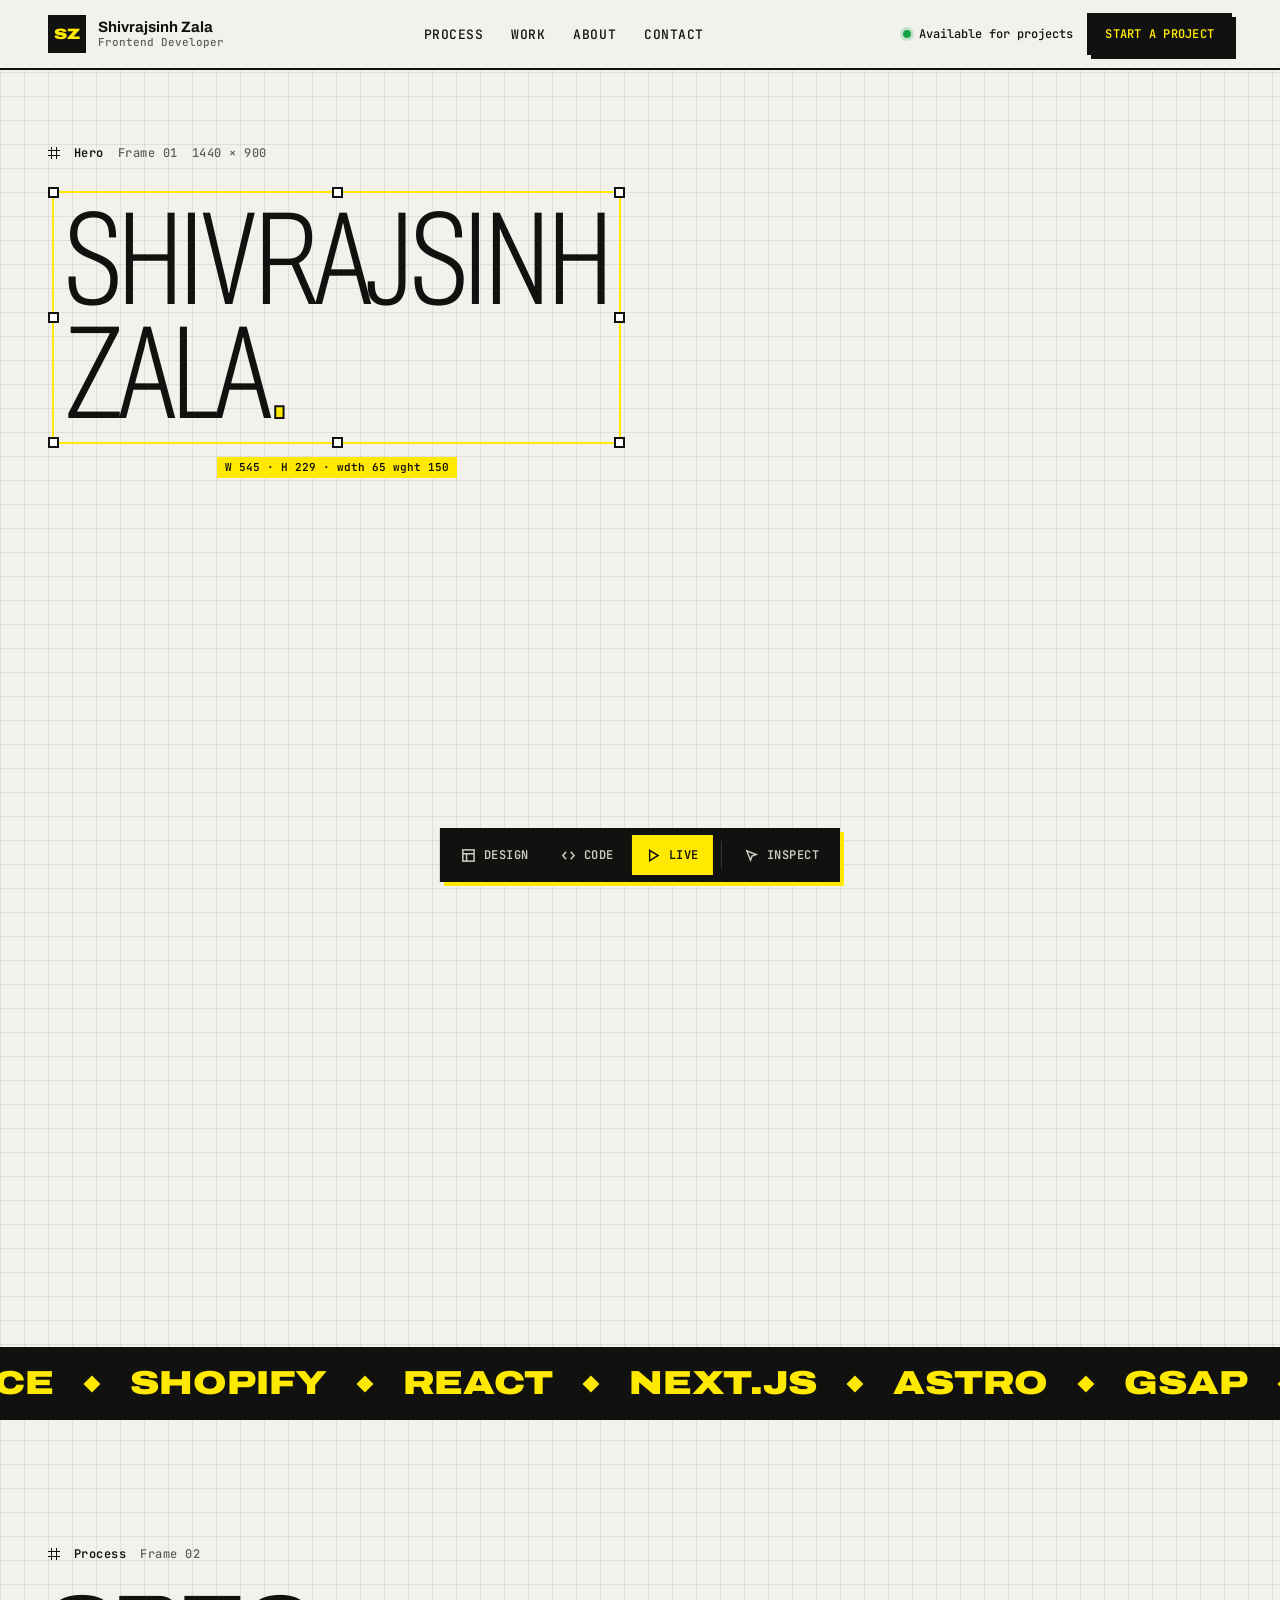
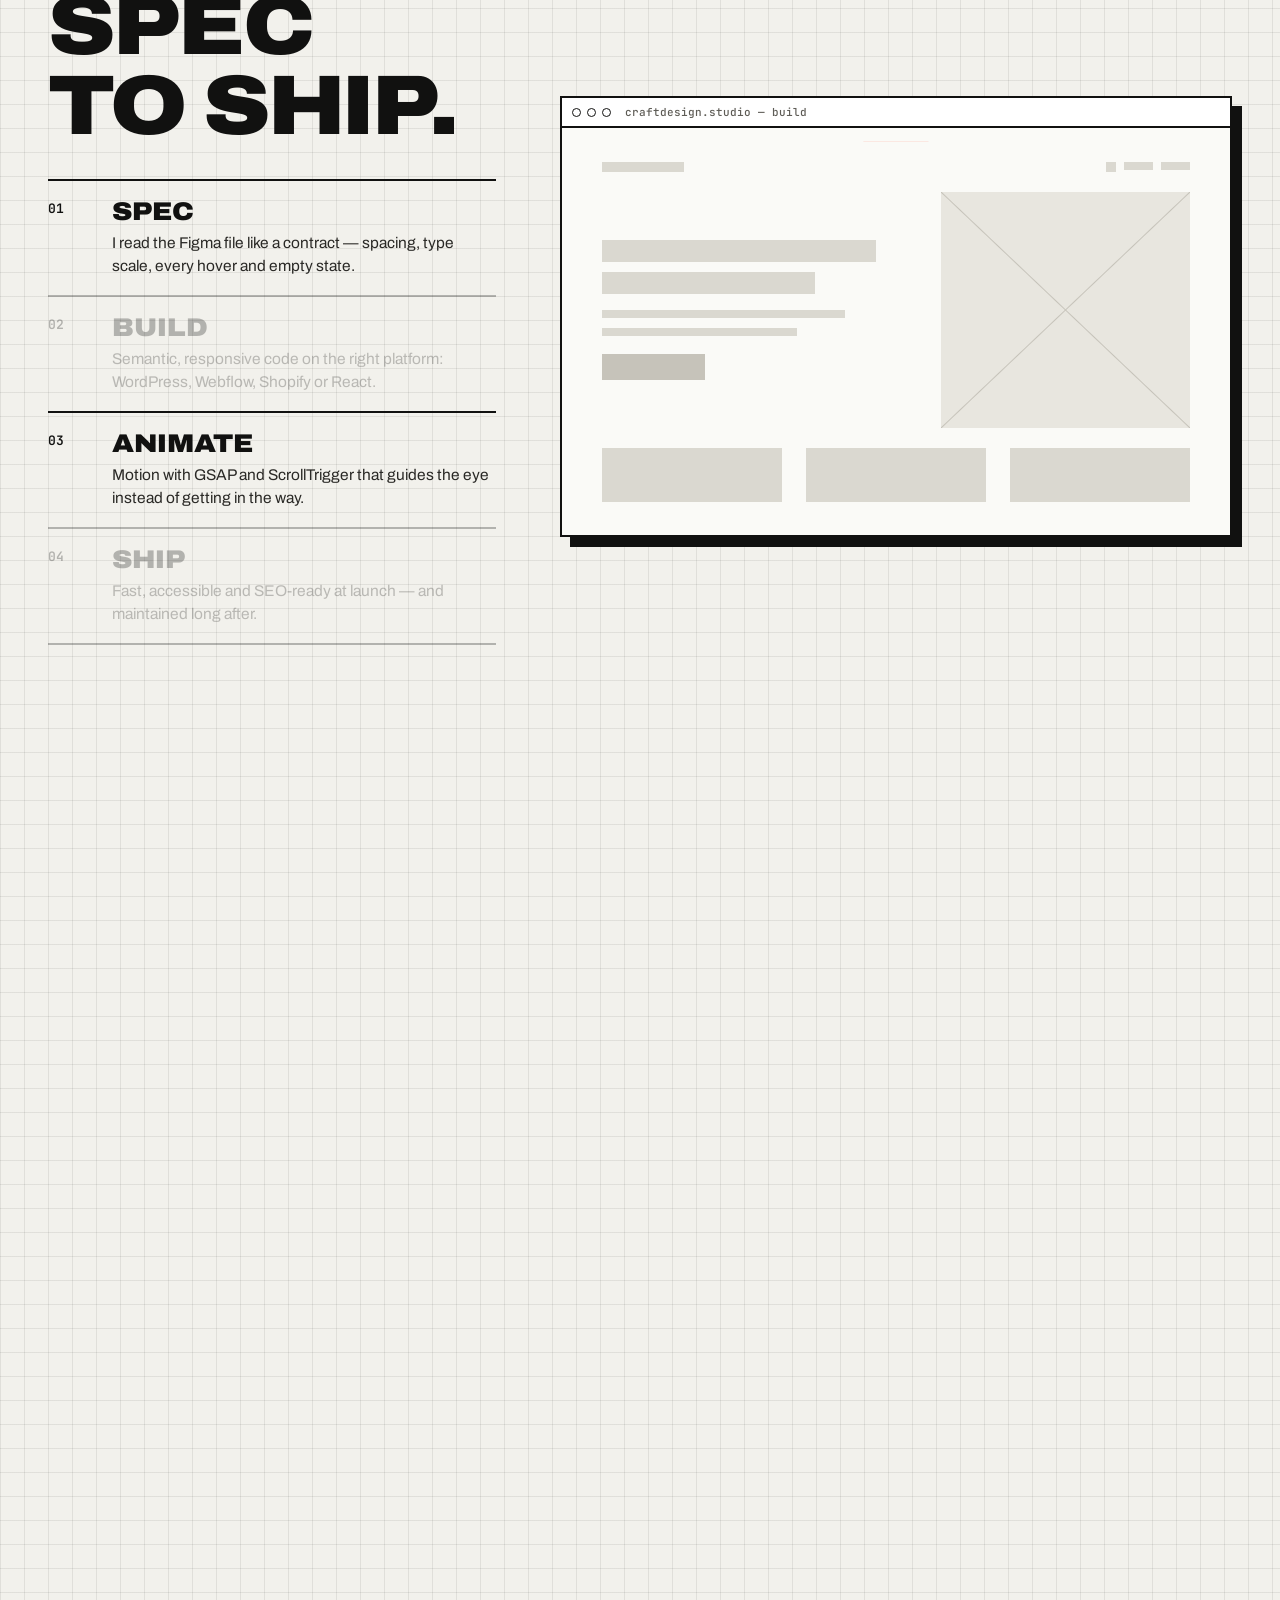
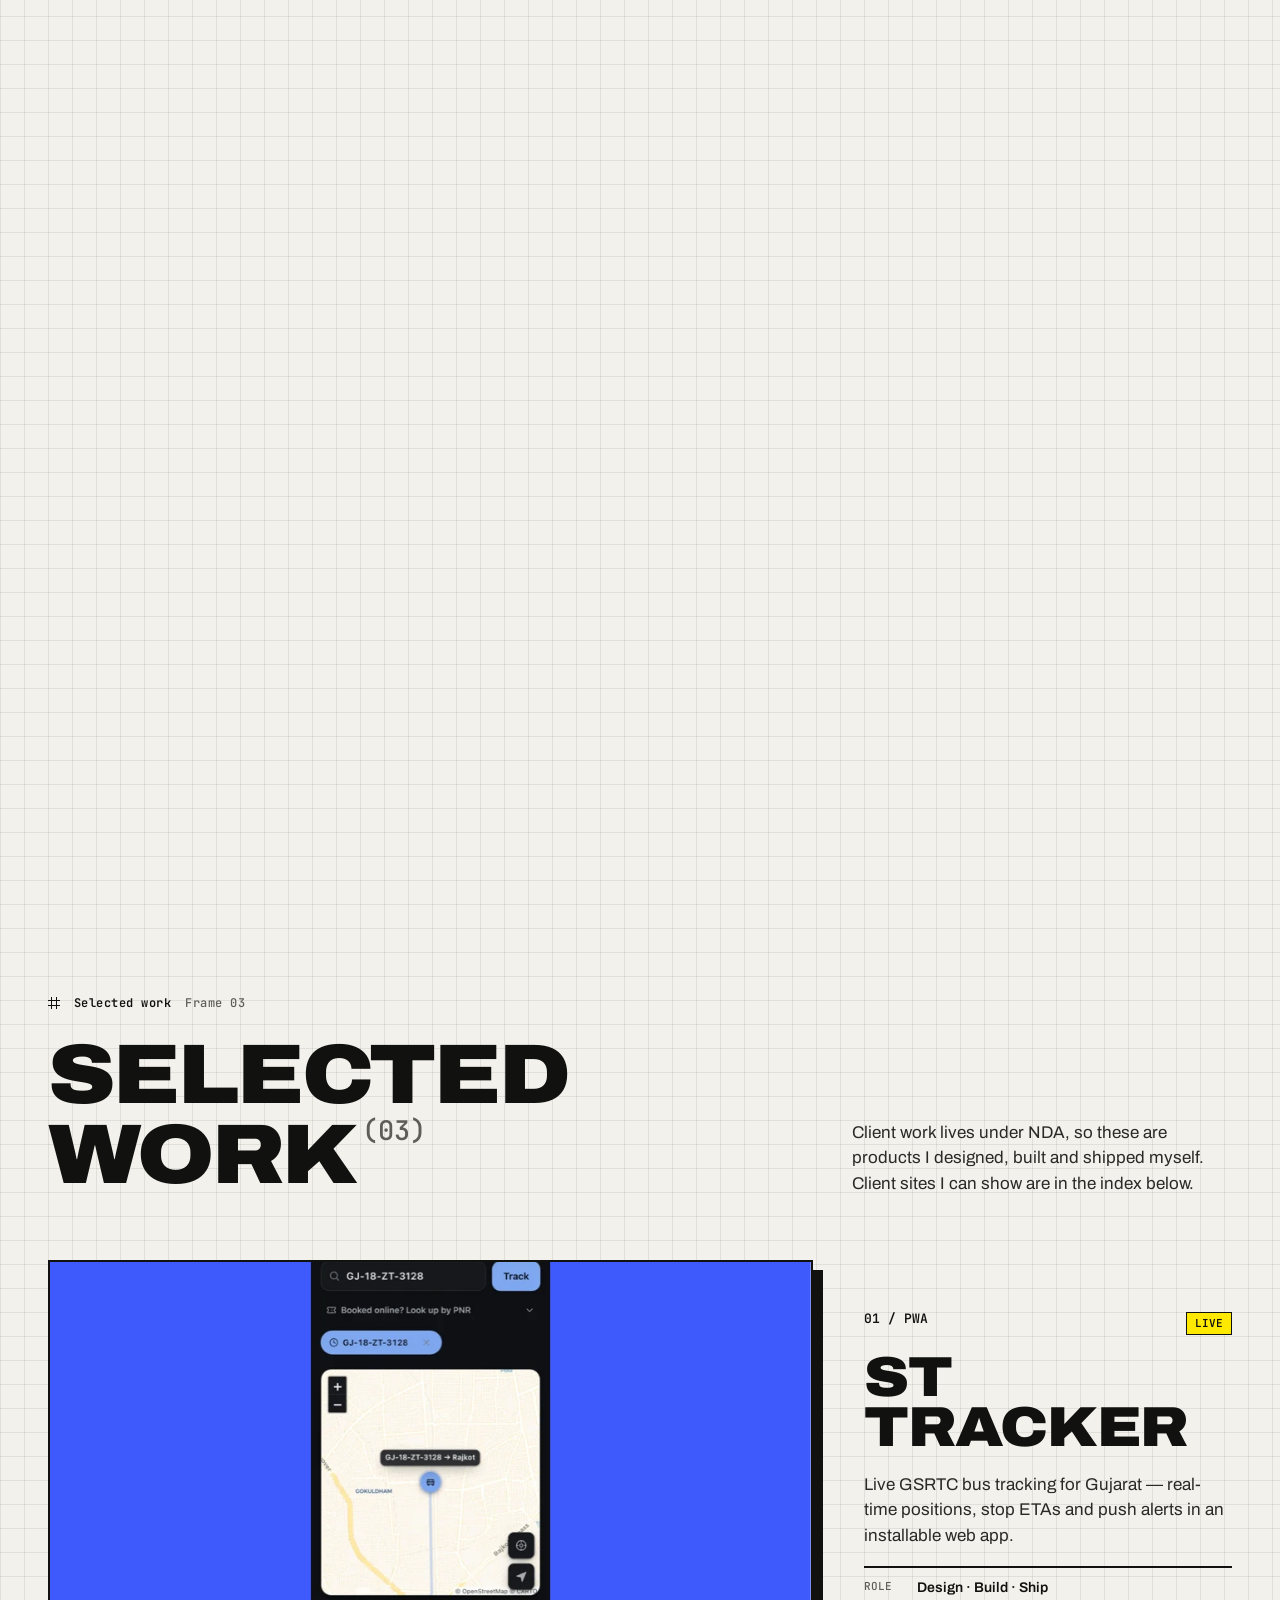
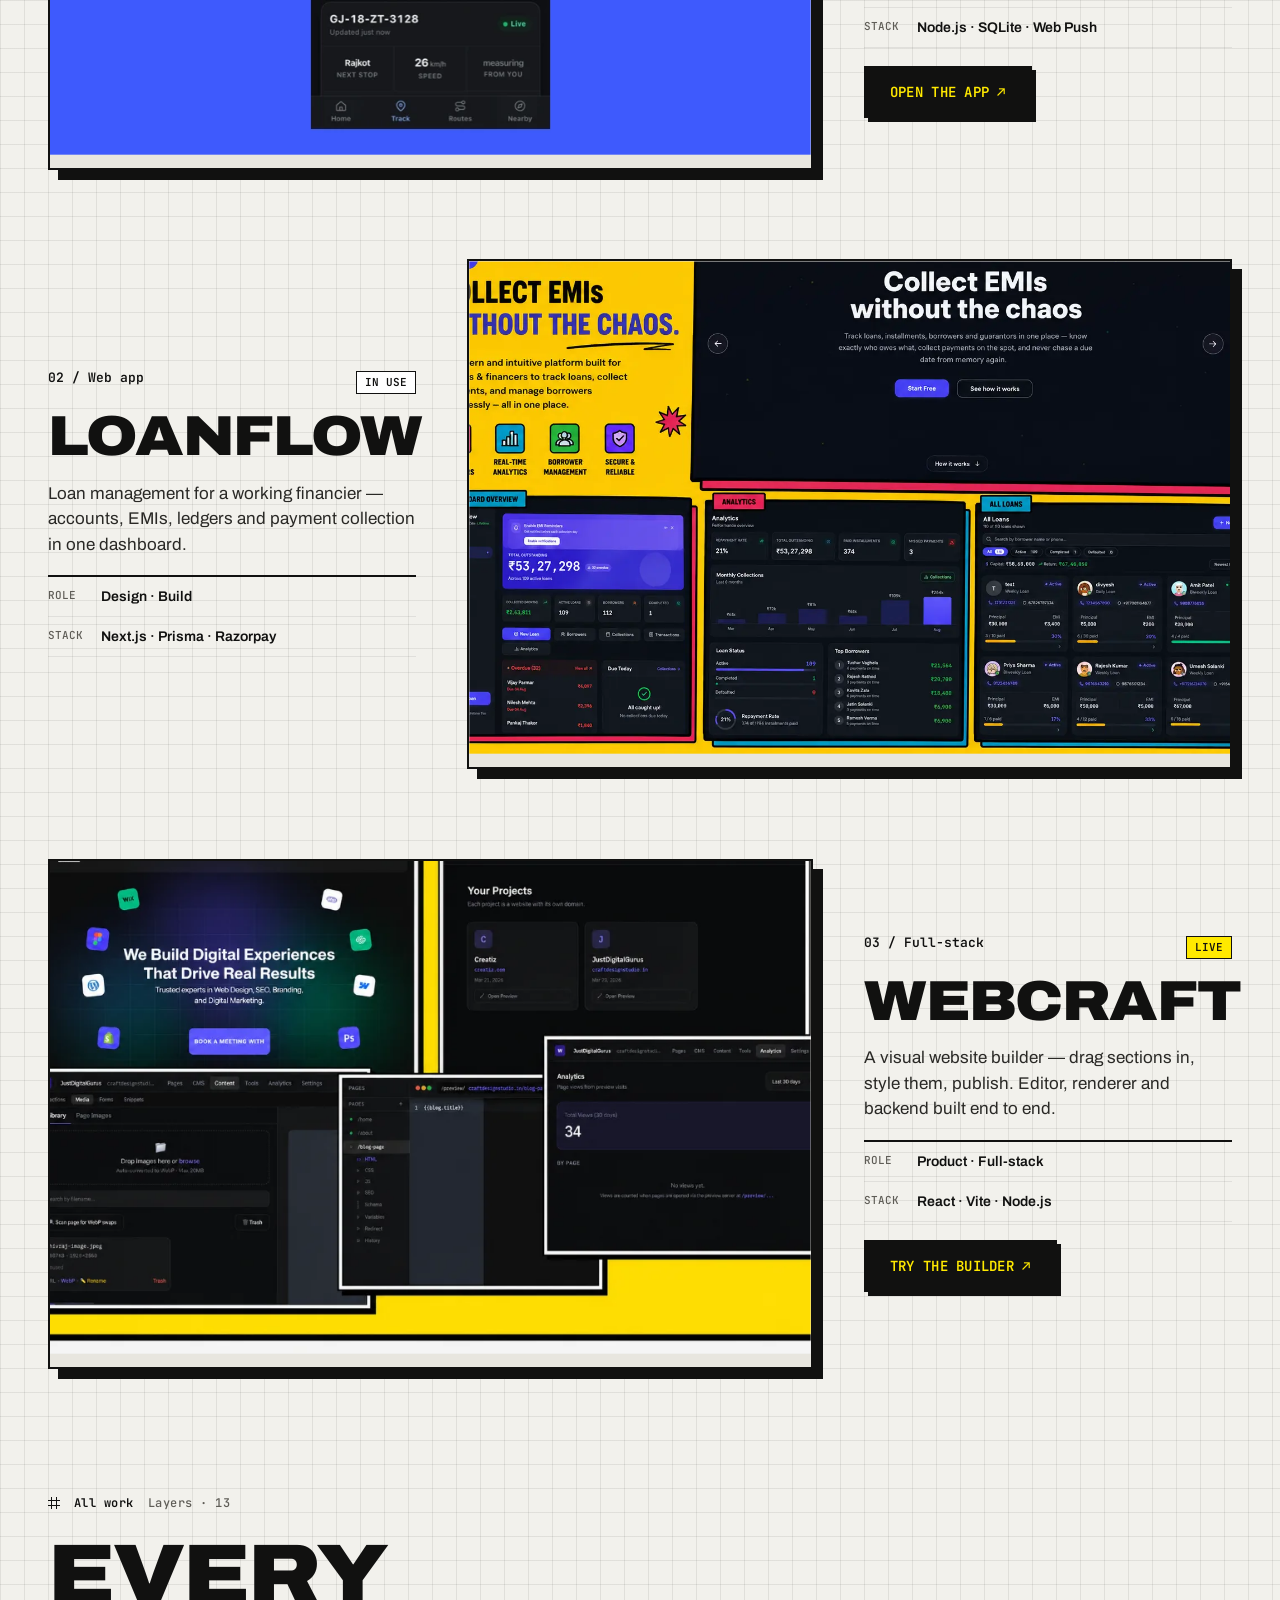
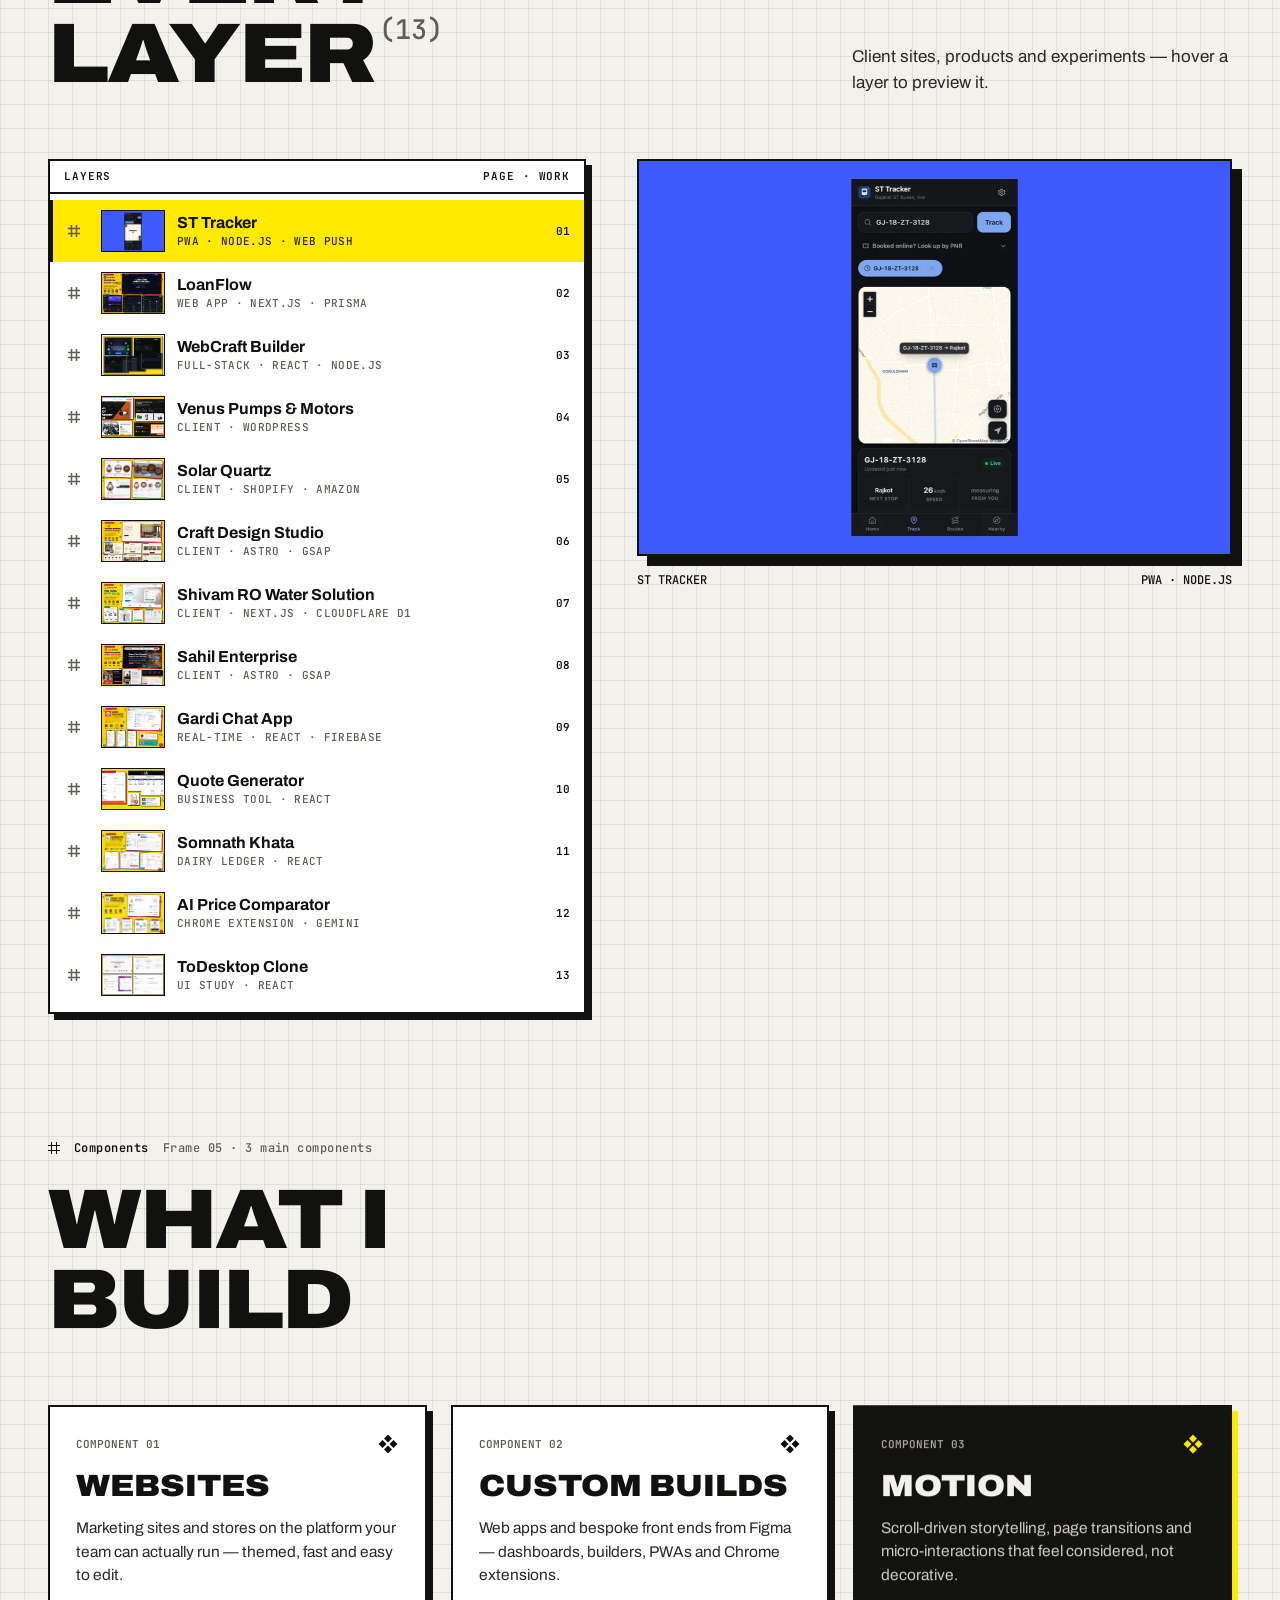
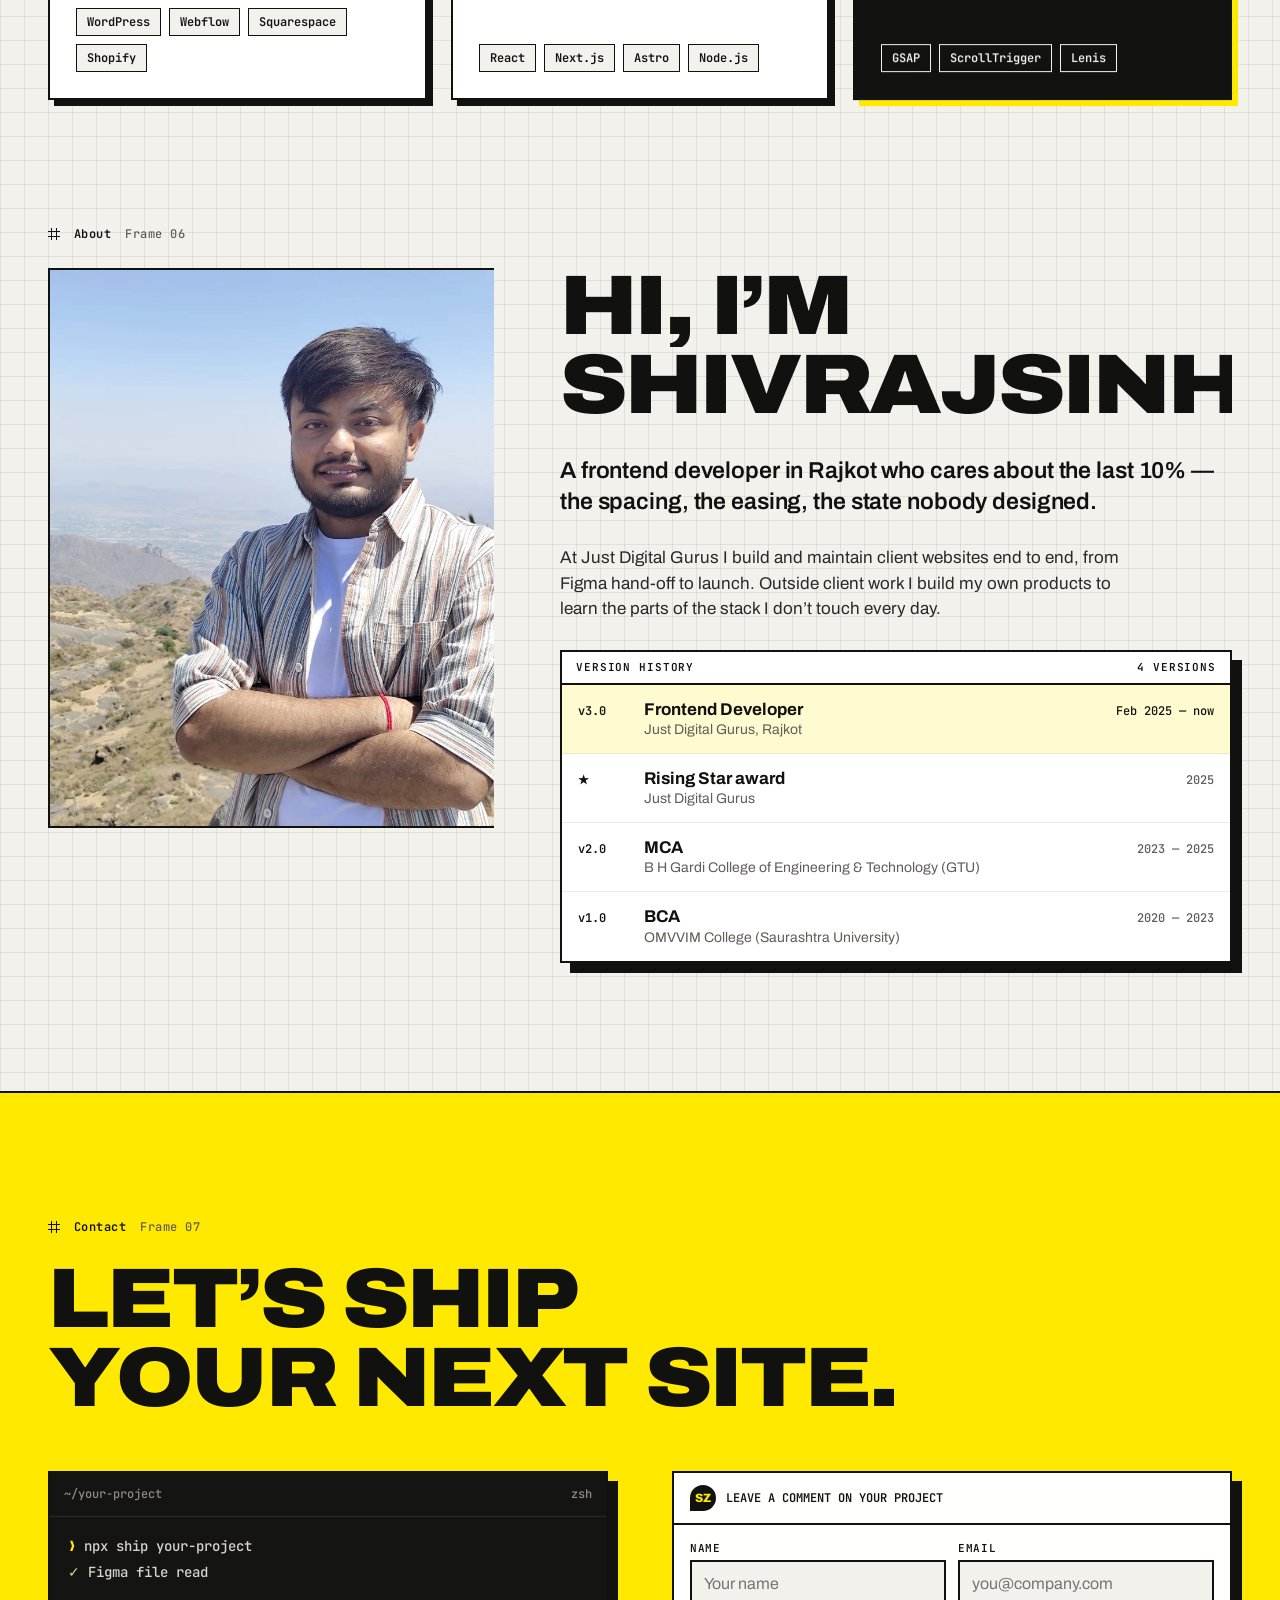
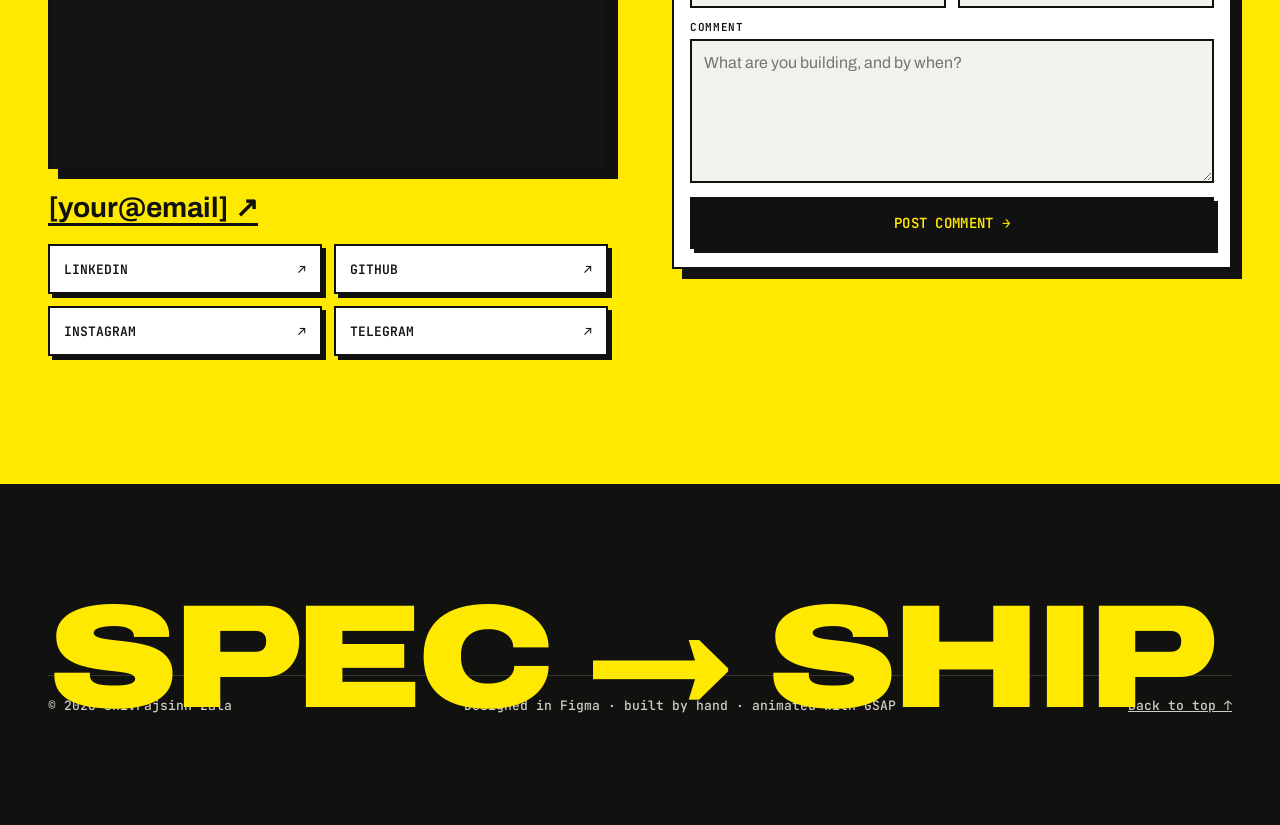
==== commit bf828071: "Spec → Ship: replace bus theme with design/code/live portfolio New concept: the page can be viewed a" ====
--- a/index.html
+++ b/index.html
@@ -3,754 +3,363 @@
 <head>
 <meta charset="utf-8">
 <meta name="viewport" content="width=device-width, initial-scale=1">
-<title>Shivrajsinh Zala — Next Stop</title>
-<meta name="description" content="Frontend developer in Rajkot building fast, animated websites. Portfolio redesign preview.">
+<title>Shivrajsinh Zala — Frontend Developer</title>
+<meta name="description" content="Shivrajsinh Zala turns designs into fast, animated, production-ready websites. Frontend developer in Rajkot, India.">
 <meta name="robots" content="noindex">
 <meta name="theme-color" content="#FFE900">
 <link rel="icon" href="portrait.webp">
 <link rel="preconnect" href="https://fonts.googleapis.com">
 <link rel="preconnect" href="https://fonts.gstatic.com" crossorigin>
-<link rel="stylesheet" href="https://fonts.googleapis.com/css2?family=Archivo:wdth,wght@62..125,100..900&amp;family=IBM+Plex+Mono:wght@400;500;600&amp;display=swap">
-<style>
-:root{--accent:#FFE900;--sh:6px 6px 0 #121212;--sh-sm:4px 4px 0 #121212;--sh-lg:10px 10px 0 #121212;--sh-accent:6px 6px 0 var(--accent),6px 6px 0 3px #121212;--sh-accent-lg:10px 10px 0 var(--accent),10px 10px 0 3px #121212;--sh-blue:4px 4px 0 #2E4BFF;--gz-min:760px;--hz-dir:row;--hz-w:max-content;--ticket-w:min(1080px,80vw);--blinds-h:820px}
-html,body{margin:0;background:#F3F0E6}
-html.lenis,html.lenis body{height:auto}
-.lenis.lenis-smooth{scroll-behavior:auto!important}
-.only-wide,.only-narrow,.only-rail{display:contents}
-[hidden]{display:none!important}
-a:focus-visible,button:focus-visible,input:focus-visible,textarea:focus-visible{outline:3px solid #2E4BFF;outline-offset:3px}
-[data-flip-ch]{backface-visibility:hidden;will-change:transform}
-@media (max-width:819px){:root{--gz-min:420px;--hz-dir:column;--hz-w:100%;--ticket-w:100%;--blinds-h:560px}.only-wide{display:none!important}}
-@media (min-width:820px){.only-narrow{display:none!important}}
-@media (max-width:1359px){.only-rail{display:none!important}}
-</style>
+<link rel="stylesheet" href="https://fonts.googleapis.com/css2?family=Archivo:wdth,wght@62..125,100..900&amp;family=JetBrains+Mono:wght@400;500;600&amp;family=Flow+Block&amp;display=swap">
+<link rel="stylesheet" href="styles.css">
+<style>html,body{margin:0;background:#F2F1EC}html.lenis,html.lenis body{height:auto}.lenis.lenis-smooth{scroll-behavior:auto!important}</style>
 </head>
 <body>
-<div  style="font-family: 'Archivo', 'Helvetica Neue', system-ui, sans-serif; color: #121212; background-color: #F3F0E6; background-image: linear-gradient(rgba(18,18,18,0.055) 1px, transparent 1px), linear-gradient(90deg, rgba(18,18,18,0.055) 1px, transparent 1px); background-size: 32px 32px; min-height: 100%; overflow-x: hidden; position: relative">
-
-<!-- ===== PRELOADER: split-flap counter (live view only) ===== -->
-<div data-preloader aria-hidden="true" style="position: fixed; inset: 0; z-index: 100; visibility: hidden; background: #121212; color: var(--accent); display: flex; flex-direction: column; align-items: center; justify-content: center; gap: 28px; padding: 24px">
-<div style="font-family: 'IBM Plex Mono', ui-monospace, monospace; font-size: 13px; font-weight: 600; letter-spacing: 0.14em; text-transform: uppercase">Now boarding — shivrajsinh.in</div>
-<div style="display: flex; gap: 10px">
-<span style="position: relative; width: clamp(72px, 12vw, 150px); aspect-ratio: 3 / 4; background: #1E1E1C; border-radius: 6px; display: flex; align-items: center; justify-content: center; overflow: hidden"><span data-pre-digit style="display: block; font-weight: 800; font-stretch: 75%; font-size: clamp(64px, 11vw, 140px); line-height: 1">0</span><span style="position: absolute; left: 0; right: 0; top: 50%; height: 3px; margin-top: -1px; background: #0B0B0A"></span></span>
-<span style="position: relative; width: clamp(72px, 12vw, 150px); aspect-ratio: 3 / 4; background: #1E1E1C; border-radius: 6px; display: flex; align-items: center; justify-content: center; overflow: hidden"><span data-pre-digit style="display: block; font-weight: 800; font-stretch: 75%; font-size: clamp(64px, 11vw, 140px); line-height: 1">0</span><span style="position: absolute; left: 0; right: 0; top: 50%; height: 3px; margin-top: -1px; background: #0B0B0A"></span></span>
-<span style="position: relative; width: clamp(72px, 12vw, 150px); aspect-ratio: 3 / 4; background: #1E1E1C; border-radius: 6px; display: flex; align-items: center; justify-content: center; overflow: hidden"><span data-pre-digit style="display: block; font-weight: 800; font-stretch: 75%; font-size: clamp(64px, 11vw, 140px); line-height: 1">0</span><span style="position: absolute; left: 0; right: 0; top: 50%; height: 3px; margin-top: -1px; background: #0B0B0A"></span></span>
+<div class="ss" style="--accent: #FFE900">
+
+<!-- ========== overlays ========== -->
+<div class="preloader" data-preloader aria-hidden="true">
+  <div class="preloader__log" data-pre-log>
+    <div><b>›</b> compiling shivrajsinh.in</div>
+    <div data-pre-line>✓ tokens.json</div>
+    <div data-pre-line>✓ components</div>
+    <div data-pre-line>✓ motion.gsap</div>
+  </div>
+  <div class="preloader__pct" data-pre-pct>000</div>
+  <div class="preloader__bar"><i data-pre-bar></i></div>
 </div>
-<div style="font-family: 'IBM Plex Mono', ui-monospace, monospace; font-size: 13px; letter-spacing: 0.1em; text-transform: uppercase; color: #A9A59A">Gate 02 · Morbi → Rajkot · Please mind the gap</div>
+<div class="wipe" data-wipe aria-hidden="true"><span data-wipe-label>Live</span></div>
+<div class="inspect" data-inspect-box aria-hidden="true"><span class="inspect__tag" data-inspect-tag>div</span></div>
+<div class="cursor" data-cursor aria-hidden="true"><span data-cursor-label>View</span></div>
+<div class="cols" aria-hidden="true"><div class="wrap"><i></i><i></i><i></i><i></i><i></i><i></i><i></i><i></i><i></i><i></i><i></i><i></i></div></div>
+
+<!-- ========== toolbar ========== -->
+<div class="toolbar" role="toolbar" aria-label="View this page as">
+  <button type="button" data-mode-btn="design" aria-pressed="false"><svg viewBox="0 0 16 16" fill="none" stroke="currentColor" stroke-width="1.6" aria-hidden="true"><rect x="2" y="2" width="12" height="12"></rect><path d="M2 6h12M6 6v8"></path></svg>Design</button>
+  <button type="button" data-mode-btn="code" aria-pressed="false"><svg viewBox="0 0 16 16" fill="none" stroke="currentColor" stroke-width="1.6" aria-hidden="true"><path d="M5.5 4 2 8l3.5 4M10.5 4 14 8l-3.5 4"></path></svg>Code</button>
+  <button type="button" data-mode-btn="live" aria-pressed="true"><svg viewBox="0 0 16 16" fill="none" stroke="currentColor" stroke-width="1.6" aria-hidden="true"><path d="M4 2.5v11l9-5.5z"></path></svg>Live</button>
+  <span class="sep" aria-hidden="true"></span>
+  <button type="button" data-inspect-toggle aria-pressed="false"><svg viewBox="0 0 16 16" fill="none" stroke="currentColor" stroke-width="1.6" aria-hidden="true"><path d="M3 3l4 10 1.6-4.4L13 7z"></path></svg>Inspect</button>
 </div>
 
-<!-- ===== CURSOR FOLLOWER ===== -->
-<div data-cursor aria-hidden="true" style="position: fixed; top: 0; left: 0; z-index: 90; width: 16px; height: 16px; border: 2px solid #121212; background: var(--accent); border-radius: 50%; pointer-events: none; visibility: hidden; display: flex; align-items: center; justify-content: center; overflow: hidden">
-<span data-cursor-label style="font-family: 'IBM Plex Mono', ui-monospace, monospace; font-size: 12px; font-weight: 600; text-transform: uppercase; visibility: hidden; white-space: nowrap">View ↗</span>
+<!-- ========== nav ========== -->
+<header class="nav" data-nav>
+  <div class="wrap nav__in">
+    <a class="logo" href="#top"><span class="logo__mark x-fill">SZ</span><span class="logo__txt">Shivrajsinh Zala<small>Frontend Developer</small></span></a>
+    <nav class="nav__links" aria-label="Primary">
+      <a href="#process">Process</a><a href="#work">Work</a><a href="#about">About</a><a href="#contact">Contact</a>
+    </nav>
+    <div class="nav__right">
+      <span class="status"><i></i>Available for projects</span>
+      <a class="btn btn--sm btn--ink x-fill" href="#contact" data-magnetic>Start a project</a>
+    </div>
+  </div>
+</header>
+
+<main>
+<!-- ========== HERO ========== -->
+<section id="top" class="hero" data-sec="hero">
+  <div class="wrap x-dim">
+    <div class="frame-label"><span class="hash"></span><b>Hero</b><span>Frame 01</span><span data-frame-size>1440 × 900</span></div>
+    <div class="hero__namebox">
+      <div class="sel" data-sel>
+        <h1 class="hero__name x-t" data-compile><span class="ln">Shivrajsinh</span><span class="ln">Zala<span class="dot">.</span></span></h1>
+        <i class="hd hd--tl"></i><i class="hd hd--tm"></i><i class="hd hd--tr"></i><i class="hd hd--ml"></i><i class="hd hd--mr"></i><i class="hd hd--bl"></i><i class="hd hd--bm"></i><i class="hd hd--br"></i>
+        <span class="sel__dim" data-sel-dim>H1 · Archivo 900 · 112%</span>
+        <span class="spec" style="left: 0; top: -40px">padding 0 · margin 16</span>
+      </div>
+    </div>
+    <div class="mp mp--a" data-mp aria-hidden="true"><svg viewBox="0 0 18 18"><path d="M2 1.5 15 8l-5.6 1.6L7 15z" fill="#111110"></path></svg><span>Shivrajsinh</span></div>
+    <div class="mp mp--b" data-mp aria-hidden="true"><svg viewBox="0 0 18 18"><path d="M2 1.5 15 8l-5.6 1.6L7 15z"></path></svg><span>You</span></div>
+
+    <div class="hero__grid">
+      <div class="hero__copy">
+        <p class="lead x-p" data-hero-fade>I turn designs into fast, animated, production-ready websites — true to the file and smooth on every screen.</p>
+        <p class="sub x-p" data-hero-fade>Frontend developer at Just Digital Gurus. WordPress, Webflow, Squarespace and Shopify for client work; React, Next.js and Astro with GSAP when it has to move.</p>
+        <div class="cta-row" data-hero-fade>
+          <a class="btn btn--accent x-fill" href="#contact" data-magnetic>Start a project →</a>
+          <a class="btn x-fill" href="#work" data-magnetic>See the work</a>
+        </div>
+        <p class="hint" data-hero-fade><kbd>D</kbd><kbd>C</kbd><kbd>L</kbd> Flip this page between Design, Code and Live — or use the toolbar below.</p>
+      </div>
+      <div class="hero__panel panel x-box" data-hero-fade data-tilt>
+        <div class="panel__head"><span>portrait.webp</span><span>1 : 1</span></div>
+        <div class="portrait x-img" data-cursor-text="Hi"><img src="portrait.webp" alt="Shivrajsinh Zala — black and white cutout portrait on yellow"></div>
+        <dl class="props">
+          <dt>Role</dt><dd>Frontend Developer</dd>
+          <dt>Studio</dt><dd>Just Digital Gurus</dd>
+          <dt>Based</dt><dd>Rajkot, India</dd>
+          <dt>Shipped</dt><dd>30+ websites</dd>
+          <dt>Status</dt><dd><span class="ok">Available</span></dd>
+        </dl>
+      </div>
+    </div>
+  </div>
+  <div class="x-code" aria-hidden="true"><div class="x-code__tab"><b>hero.tsx</b><span>TSX</span></div><pre><span class="l"><span class="k">export default function</span> <span class="f">Hero</span>() {</span><span class="l">  <span class="f">useGSAP</span>(() =&gt; {</span><span class="l">    gsap.<span class="f">from</span>(<span class="s">'.hero__name'</span>, {</span><span class="l">      fontVariationSettings: <span class="s">"'wdth' 62, 'wght' 100"</span>,</span><span class="l">      duration: <span class="n">1.4</span>, ease: <span class="s">'expo.out'</span></span><span class="l">    });</span><span class="l">  });</span><span class="l">  <span class="k">return</span> &lt;<span class="f">Selection</span> handles&gt;</span><span class="l">    &lt;<span class="n">h1</span>&gt;Shivrajsinh Zala.&lt;/<span class="n">h1</span>&gt;</span><span class="l">  &lt;/<span class="f">Selection</span>&gt;;</span><span class="l">}</span></pre></div>
+</section>
+
+<!-- ========== BAND ========== -->
+<div class="band" aria-hidden="true">
+  <div class="band__track" data-marquee>
+    <div class="band__set"><span>WordPress</span><i></i><span>Webflow</span><i></i><span>Squarespace</span><i></i><span>Shopify</span><i></i><span>React</span><i></i><span>Next.js</span><i></i><span>Astro</span><i></i><span>GSAP</span><i></i></div>
+    <div class="band__set"><span>WordPress</span><i></i><span>Webflow</span><i></i><span>Squarespace</span><i></i><span>Shopify</span><i></i><span>React</span><i></i><span>Next.js</span><i></i><span>Astro</span><i></i><span>GSAP</span><i></i></div>
+  </div>
 </div>
 
-<!-- ===== ROUTE RAIL: bus marker travels between section stops ===== -->
-<div class="only-rail">
-<nav data-rail aria-label="Route" style="position: fixed; right: 22px; top: 50%; transform: translateY(-50%); z-index: 35; visibility: hidden; display: flex; align-items: stretch; gap: 0">
-<div data-rail-track style="position: relative; width: 22px; height: 380px; display: flex; flex-direction: column; justify-content: space-between; align-items: center">
-<span aria-hidden="true" style="position: absolute; top: 0; bottom: 0; left: 50%; width: 3px; margin-left: -1.5px; background: #121212"></span>
-
-<a data-stop data-target="#top" href="#top" aria-label="01 Depart" style="position: relative; display: block; width: 14px; height: 14px; border: 3px solid #121212; background: #F3F0E6; box-sizing: content-box"><span data-stop-label style="position: absolute; right: 26px; top: 50%; transform: translateY(-50%); font-family: 'IBM Plex Mono', ui-monospace, monospace; font-size: 11px; font-weight: 600; text-transform: uppercase; white-space: nowrap; background: #121212; color: #F3F0E6; padding: 3px 7px; visibility: hidden">01 Depart</span></a>
-
-<a data-stop data-target="#work" href="#work" aria-label="02 Work" style="position: relative; display: block; width: 14px; height: 14px; border: 3px solid #121212; background: #F3F0E6; box-sizing: content-box"><span data-stop-label style="position: absolute; right: 26px; top: 50%; transform: translateY(-50%); font-family: 'IBM Plex Mono', ui-monospace, monospace; font-size: 11px; font-weight: 600; text-transform: uppercase; white-space: nowrap; background: #121212; color: #F3F0E6; padding: 3px 7px; visibility: hidden">02 Work</span></a>
-
-<a data-stop data-target="#featured" href="#featured" aria-label="03 Routes" style="position: relative; display: block; width: 14px; height: 14px; border: 3px solid #121212; background: #F3F0E6; box-sizing: content-box"><span data-stop-label style="position: absolute; right: 26px; top: 50%; transform: translateY(-50%); font-family: 'IBM Plex Mono', ui-monospace, monospace; font-size: 11px; font-weight: 600; text-transform: uppercase; white-space: nowrap; background: #121212; color: #F3F0E6; padding: 3px 7px; visibility: hidden">03 Routes</span></a>
-
-<a data-stop data-target="#index" href="#index" aria-label="04 Index" style="position: relative; display: block; width: 14px; height: 14px; border: 3px solid #121212; background: #F3F0E6; box-sizing: content-box"><span data-stop-label style="position: absolute; right: 26px; top: 50%; transform: translateY(-50%); font-family: 'IBM Plex Mono', ui-monospace, monospace; font-size: 11px; font-weight: 600; text-transform: uppercase; white-space: nowrap; background: #121212; color: #F3F0E6; padding: 3px 7px; visibility: hidden">04 Index</span></a>
-
-<a data-stop data-target="#about" href="#about" aria-label="05 Driver" style="position: relative; display: block; width: 14px; height: 14px; border: 3px solid #121212; background: #F3F0E6; box-sizing: content-box"><span data-stop-label style="position: absolute; right: 26px; top: 50%; transform: translateY(-50%); font-family: 'IBM Plex Mono', ui-monospace, monospace; font-size: 11px; font-weight: 600; text-transform: uppercase; white-space: nowrap; background: #121212; color: #F3F0E6; padding: 3px 7px; visibility: hidden">05 Driver</span></a>
-
-<a data-stop data-target="#life" href="#life" aria-label="06 Off-screen" style="position: relative; display: block; width: 14px; height: 14px; border: 3px solid #121212; background: #F3F0E6; box-sizing: content-box"><span data-stop-label style="position: absolute; right: 26px; top: 50%; transform: translateY(-50%); font-family: 'IBM Plex Mono', ui-monospace, monospace; font-size: 11px; font-weight: 600; text-transform: uppercase; white-space: nowrap; background: #121212; color: #F3F0E6; padding: 3px 7px; visibility: hidden">06 Off-screen</span></a>
-
-<a data-stop data-target="#contact" href="#contact" aria-label="07 Arrive" style="position: relative; display: block; width: 14px; height: 14px; border: 3px solid #121212; background: #F3F0E6; box-sizing: content-box"><span data-stop-label style="position: absolute; right: 26px; top: 50%; transform: translateY(-50%); font-family: 'IBM Plex Mono', ui-monospace, monospace; font-size: 11px; font-weight: 600; text-transform: uppercase; white-space: nowrap; background: #121212; color: #F3F0E6; padding: 3px 7px; visibility: hidden">07 Arrive</span></a>
-
-<span data-rail-bus aria-hidden="true" style="position: absolute; top: 0; left: 50%; margin-left: -13px; width: 26px; height: 20px; background: var(--accent); border: 3px solid #121212; box-sizing: border-box; display: flex; align-items: center; justify-content: center; font-family: 'IBM Plex Mono', ui-monospace, monospace; font-size: 8px; font-weight: 600">SZ</span>
+<!-- ========== PROCESS ========== -->
+<section id="process" class="sec" data-sec="process" data-pad="section · 152">
+  <div class="wrap x-dim" data-process>
+    <div class="frame-label"><span class="hash"></span><b>Process</b><span>Frame 02</span></div>
+    <div class="process">
+      <div>
+        <h2 class="h2 x-t"><span class="mask"><span data-reveal>Spec</span></span><span class="mask"><span data-reveal>to ship.</span></span></h2>
+        <ol class="steps">
+          <li class="step" data-step><span class="step__n">01</span><span class="step__t x-t">Spec</span><p class="step__d x-p">I read the Figma file like a contract — spacing, type scale, every hover and empty state.</p></li>
+          <li class="step" data-step><span class="step__n">02</span><span class="step__t x-t">Build</span><p class="step__d x-p">Semantic, responsive code on the right platform: WordPress, Webflow, Shopify or React.</p></li>
+          <li class="step" data-step><span class="step__n">03</span><span class="step__t x-t">Animate</span><p class="step__d x-p">Motion with GSAP and ScrollTrigger that guides the eye instead of getting in the way.</p></li>
+          <li class="step" data-step><span class="step__n">04</span><span class="step__t x-t">Ship</span><p class="step__d x-p">Fast, accessible and SEO-ready at launch — and maintained long after.</p></li>
+        </ol>
+      </div>
+      <div class="stage x-box" data-stage aria-label="A website moving from wireframe to finished build" role="img">
+        <div class="stage__bar"><i></i><i></i><i></i><span data-stage-url>craftdesign.studio — wireframe</span></div>
+        <div class="stage__body">
+          <div class="wire" data-wire>
+            <div class="wire__nav"><b data-wb></b><span><b data-wb></b><b data-wb></b><b data-wb></b></span></div>
+            <div class="wire__hero"><div><b data-wb></b><b data-wb></b><b data-wb></b><b data-wb></b><b data-wb></b></div><b class="wire__img" data-wb></b></div>
+            <div class="wire__cards"><b data-wb></b><b data-wb></b><b data-wb></b></div>
+          </div>
+          <div class="red" data-red>
+            <span class="rl rl--h" data-rl style="left: 6%; right: 6%; top: 3%"><em>1280</em></span>
+            <span class="rl rl--v" data-rl style="left: 50%; top: 12%; height: 9%"><em>64</em></span>
+            <span class="rl rl--h" data-rl style="left: 6%; width: 47%; top: 72%"><em>col 6/12</em></span>
+            <span class="rl rl--v" data-rl style="left: 36.4%; top: 80%; height: 13%"><em>24</em></span>
+          </div>
+          <div class="codepane" data-codepane aria-hidden="true"><div><span class="k">const</span> tl = gsap.<span class="f">timeline</span>({</div><div>  scrollTrigger: {</div><div>    trigger: <span class="s">'.hero'</span>,</div><div>    start: <span class="s">'top top'</span>,</div><div>    scrub: <span class="n">1</span>, pin: <span class="n">true</span></div><div>  }</div><div>});</div><div>tl.<span class="f">from</span>(<span class="s">'.card'</span>, {</div><div>  y: <span class="n">80</span>, stagger: <span class="n">0.08</span>,</div><div>  ease: <span class="s">'expo.out'</span></div><div>});</div></div>
+          <div class="shot x-img" data-shot><img src="project-craft-design-studio.webp" alt="Craft Design Studio — the finished website"></div>
+        </div>
+        <span class="live-badge x-fill" data-live-badge>Live</span>
+      </div>
+    </div>
+  </div>
+  <div class="x-code" aria-hidden="true"><div class="x-code__tab"><b>process.ts</b><span>TS</span></div><pre><span class="l"><span class="k">const</span> steps = [<span class="s">'spec'</span>, <span class="s">'build'</span>, <span class="s">'animate'</span>, <span class="s">'ship'</span>];</span><span class="l"></span><span class="l">gsap.<span class="f">timeline</span>({</span><span class="l">  scrollTrigger: { trigger: <span class="s">'#process'</span>, pin: <span class="n">true</span>, scrub: <span class="n">1</span> }</span><span class="l">})</span><span class="l">  .<span class="f">to</span>(<span class="s">'.redline'</span>, { scaleX: <span class="n">1</span> })      <span class="c">// spec</span></span><span class="l">  .<span class="f">to</span>(<span class="s">'.codepane'</span>, { xPercent: <span class="n">0</span> })  <span class="c">// build</span></span><span class="l">  .<span class="f">from</span>(<span class="s">'.block'</span>, { y: <span class="n">40</span> })      <span class="c">// animate</span></span><span class="l">  .<span class="f">to</span>(<span class="s">'.shot'</span>, { clipPath: <span class="s">'inset(0)'</span> }); <span class="c">// ship</span></span></pre></div>
+</section>
+
+<!-- ========== WORK ========== -->
+<section id="work" class="sec" data-sec="work" data-pad="section · 152">
+  <div class="wrap x-dim">
+    <div class="frame-label"><span class="hash"></span><b>Selected work</b><span>Frame 03</span></div>
+    <div class="work-head">
+      <h2 class="h2 x-t"><span class="mask"><span data-reveal>Selected</span></span><span class="mask"><span data-reveal>work<span class="count">(03)</span></span></span></h2>
+      <p class="x-p" data-fade>Client work lives under NDA, so these are products I designed, built and shipped myself. Client sites I can show are in the index below.</p>
+    </div>
+    <div class="cases">
+      <article class="case">
+        <a class="case__media x-box" href="https://tracker.shivrajsinh.in" data-cursor-text="Open ↗" data-case>
+          <span class="case__img x-img"><img src="project-st-tracker.webp" alt="ST Tracker — live GSRTC bus tracking app on a phone"></span>
+          <span class="case__scan" data-scan></span>
+          <i class="hd hd--tl"></i><i class="hd hd--tr"></i><i class="hd hd--bl"></i><i class="hd hd--br"></i>
+        </a>
+        <div class="case__body">
+          <div class="case__idx"><span>01 / PWA</span><span class="tag x-fill">Live</span></div>
+          <h3 class="case__name x-t">ST Tracker</h3>
+          <p class="case__desc x-p">Live GSRTC bus tracking for Gujarat — real-time positions, stop ETAs and push alerts in an installable web app.</p>
+          <dl class="case__meta"><dt>Role</dt><dd>Design · Build · Ship</dd><dt>Stack</dt><dd>Node.js · SQLite · Web Push</dd></dl>
+          <a class="btn btn--ink x-fill" href="https://tracker.shivrajsinh.in" data-magnetic style="align-self: flex-start">Open the app ↗</a>
+        </div>
+      </article>
+      <article class="case">
+        <a class="case__media x-box" href="#contact" data-cursor-text="Ask ↗" data-case>
+          <span class="case__img x-img"><img src="project-loanflow.webp" alt="LoanFlow — loan management dashboard screens"></span>
+          <span class="case__scan" data-scan></span>
+          <i class="hd hd--tl"></i><i class="hd hd--tr"></i><i class="hd hd--bl"></i><i class="hd hd--br"></i>
+        </a>
+        <div class="case__body">
+          <div class="case__idx"><span>02 / Web app</span><span class="tag x-fill" style="background: #fff">In use</span></div>
+          <h3 class="case__name x-t">LoanFlow</h3>
+          <p class="case__desc x-p">Loan management for a working financier — accounts, EMIs, ledgers and payment collection in one dashboard.</p>
+          <dl class="case__meta"><dt>Role</dt><dd>Design · Build</dd><dt>Stack</dt><dd>Next.js · Prisma · Razorpay</dd></dl>
+        </div>
+      </article>
+      <article class="case">
+        <a class="case__media x-box" href="https://builder.deepfashion.in" data-cursor-text="Try ↗" data-case>
+          <span class="case__img x-img"><img src="project-website-builder.webp" alt="WebCraft Builder — visual website builder editor screens"></span>
+          <span class="case__scan" data-scan></span>
+          <i class="hd hd--tl"></i><i class="hd hd--tr"></i><i class="hd hd--bl"></i><i class="hd hd--br"></i>
+        </a>
+        <div class="case__body">
+          <div class="case__idx"><span>03 / Full-stack</span><span class="tag x-fill">Live</span></div>
+          <h3 class="case__name x-t">WebCraft</h3>
+          <p class="case__desc x-p">A visual website builder — drag sections in, style them, publish. Editor, renderer and backend built end to end.</p>
+          <dl class="case__meta"><dt>Role</dt><dd>Product · Full-stack</dd><dt>Stack</dt><dd>React · Vite · Node.js</dd></dl>
+          <a class="btn btn--ink x-fill" href="https://builder.deepfashion.in" data-magnetic style="align-self: flex-start">Try the builder ↗</a>
+        </div>
+      </article>
+    </div>
+  </div>
+  <div class="x-code" aria-hidden="true"><div class="x-code__tab"><b>work.tsx</b><span>TSX</span></div><pre><span class="l"><span class="k">const</span> featured = projects.<span class="f">filter</span>(p =&gt; p.mine);</span><span class="l"></span><span class="l"><span class="k">return</span> featured.<span class="f">map</span>((p, i) =&gt; (</span><span class="l">  &lt;<span class="f">Case</span> key={p.slug} index={i + <span class="n">1</span>}</span><span class="l">    reveal=<span class="s">"scan"</span> {...p} /&gt;</span><span class="l">));</span><span class="l"><span class="c">// → ST Tracker, LoanFlow, WebCraft</span></span></pre></div>
+</section>
+
+<!-- ========== INDEX (layers) ========== -->
+<section id="index" class="sec" data-sec="index" data-pad="section · 152">
+  <div class="wrap x-dim">
+    <div class="frame-label"><span class="hash"></span><b>All work</b><span>Layers · 13</span></div>
+    <div class="work-head">
+      <h2 class="h2 x-t"><span class="mask"><span data-reveal>Every</span></span><span class="mask"><span data-reveal>layer<span class="count">(13)</span></span></span></h2>
+      <p class="x-p" data-fade>Client sites, products and experiments — hover a layer to preview it.</p>
+    </div>
+    <div class="layers">
+      <div class="layers__panel x-box">
+        <div class="panel__head"><span>Layers</span><span>Page · Work</span></div>
+        <ul class="layers__list">
+          <li><a class="layer is-on" href="https://tracker.shivrajsinh.in" data-layer data-name="ST Tracker" data-meta="PWA · Node.js · Web Push"><svg class="layer__ico" viewBox="0 0 14 14" fill="none" stroke="currentColor" stroke-width="1.5" aria-hidden="true"><path d="M4.5 1v12M9.5 1v12M1 4.5h12M1 9.5h12"></path></svg><span class="layer__th x-img"><img src="project-st-tracker.webp" alt="" loading="lazy"></span><span class="layer__name">ST Tracker<small>PWA · Node.js · Web Push</small></span><span class="layer__go">01</span></a></li>
+          <li><a class="layer" href="#contact" data-layer data-name="LoanFlow" data-meta="Web app · Next.js · Prisma"><svg class="layer__ico" viewBox="0 0 14 14" fill="none" stroke="currentColor" stroke-width="1.5" aria-hidden="true"><path d="M4.5 1v12M9.5 1v12M1 4.5h12M1 9.5h12"></path></svg><span class="layer__th x-img"><img src="project-loanflow.webp" alt="" loading="lazy"></span><span class="layer__name">LoanFlow<small>Web app · Next.js · Prisma</small></span><span class="layer__go">02</span></a></li>
+          <li><a class="layer" href="https://builder.deepfashion.in" data-layer data-name="WebCraft Builder" data-meta="Full-stack · React · Node.js"><svg class="layer__ico" viewBox="0 0 14 14" fill="none" stroke="currentColor" stroke-width="1.5" aria-hidden="true"><path d="M4.5 1v12M9.5 1v12M1 4.5h12M1 9.5h12"></path></svg><span class="layer__th x-img"><img src="project-website-builder.webp" alt="" loading="lazy"></span><span class="layer__name">WebCraft Builder<small>Full-stack · React · Node.js</small></span><span class="layer__go">03</span></a></li>
+          <li><a class="layer" href="#" data-layer data-name="Venus Pumps &amp; Motors" data-meta="Client · WordPress"><svg class="layer__ico" viewBox="0 0 14 14" fill="none" stroke="currentColor" stroke-width="1.5" aria-hidden="true"><path d="M4.5 1v12M9.5 1v12M1 4.5h12M1 9.5h12"></path></svg><span class="layer__th x-img"><img src="project-venus-pumps.webp" alt="" loading="lazy"></span><span class="layer__name">Venus Pumps &amp; Motors<small>Client · WordPress</small></span><span class="layer__go">04</span></a></li>
+          <li><a class="layer" href="#" data-layer data-name="Solar Quartz" data-meta="Client · Shopify · Amazon"><svg class="layer__ico" viewBox="0 0 14 14" fill="none" stroke="currentColor" stroke-width="1.5" aria-hidden="true"><path d="M4.5 1v12M9.5 1v12M1 4.5h12M1 9.5h12"></path></svg><span class="layer__th x-img"><img src="project-solar-quartz.webp" alt="" loading="lazy"></span><span class="layer__name">Solar Quartz<small>Client · Shopify · Amazon</small></span><span class="layer__go">05</span></a></li>
+          <li><a class="layer" href="#" data-layer data-name="Craft Design Studio" data-meta="Client · Astro · GSAP"><svg class="layer__ico" viewBox="0 0 14 14" fill="none" stroke="currentColor" stroke-width="1.5" aria-hidden="true"><path d="M4.5 1v12M9.5 1v12M1 4.5h12M1 9.5h12"></path></svg><span class="layer__th x-img"><img src="project-craft-design-studio.webp" alt="" loading="lazy"></span><span class="layer__name">Craft Design Studio<small>Client · Astro · GSAP</small></span><span class="layer__go">06</span></a></li>
+          <li><a class="layer" href="#" data-layer data-name="Shivam RO Water Solution" data-meta="Client · Next.js · Cloudflare D1"><svg class="layer__ico" viewBox="0 0 14 14" fill="none" stroke="currentColor" stroke-width="1.5" aria-hidden="true"><path d="M4.5 1v12M9.5 1v12M1 4.5h12M1 9.5h12"></path></svg><span class="layer__th x-img"><img src="project-shivam-ro.webp" alt="" loading="lazy"></span><span class="layer__name">Shivam RO Water Solution<small>Client · Next.js · Cloudflare D1</small></span><span class="layer__go">07</span></a></li>
+          <li><a class="layer" href="#" data-layer data-name="Sahil Enterprise" data-meta="Client · Astro · GSAP"><svg class="layer__ico" viewBox="0 0 14 14" fill="none" stroke="currentColor" stroke-width="1.5" aria-hidden="true"><path d="M4.5 1v12M9.5 1v12M1 4.5h12M1 9.5h12"></path></svg><span class="layer__th x-img"><img src="project-sahil-enterprise.webp" alt="" loading="lazy"></span><span class="layer__name">Sahil Enterprise<small>Client · Astro · GSAP</small></span><span class="layer__go">08</span></a></li>
+          <li><a class="layer" href="#" data-layer data-name="Gardi Chat App" data-meta="Real-time · React · Firebase"><svg class="layer__ico" viewBox="0 0 14 14" fill="none" stroke="currentColor" stroke-width="1.5" aria-hidden="true"><path d="M4.5 1v12M9.5 1v12M1 4.5h12M1 9.5h12"></path></svg><span class="layer__th x-img"><img src="project-gardi-chat.webp" alt="" loading="lazy"></span><span class="layer__name">Gardi Chat App<small>Real-time · React · Firebase</small></span><span class="layer__go">09</span></a></li>
+          <li><a class="layer" href="#" data-layer data-name="Quote Generator" data-meta="Business tool · React"><svg class="layer__ico" viewBox="0 0 14 14" fill="none" stroke="currentColor" stroke-width="1.5" aria-hidden="true"><path d="M4.5 1v12M9.5 1v12M1 4.5h12M1 9.5h12"></path></svg><span class="layer__th x-img"><img src="project-quotegen.webp" alt="" loading="lazy"></span><span class="layer__name">Quote Generator<small>Business tool · React</small></span><span class="layer__go">10</span></a></li>
+          <li><a class="layer" href="#" data-layer data-name="Somnath Khata" data-meta="Dairy ledger · React"><svg class="layer__ico" viewBox="0 0 14 14" fill="none" stroke="currentColor" stroke-width="1.5" aria-hidden="true"><path d="M4.5 1v12M9.5 1v12M1 4.5h12M1 9.5h12"></path></svg><span class="layer__th x-img"><img src="project-somnath.webp" alt="" loading="lazy"></span><span class="layer__name">Somnath Khata<small>Dairy ledger · React</small></span><span class="layer__go">11</span></a></li>
+          <li><a class="layer" href="#" data-layer data-name="AI Price Comparator" data-meta="Chrome extension · Gemini"><svg class="layer__ico" viewBox="0 0 14 14" fill="none" stroke="currentColor" stroke-width="1.5" aria-hidden="true"><path d="M4.5 1v12M9.5 1v12M1 4.5h12M1 9.5h12"></path></svg><span class="layer__th x-img"><img src="project-price-compare.webp" alt="" loading="lazy"></span><span class="layer__name">AI Price Comparator<small>Chrome extension · Gemini</small></span><span class="layer__go">12</span></a></li>
+          <li><a class="layer" href="#" data-layer data-name="ToDesktop Clone" data-meta="UI study · React"><svg class="layer__ico" viewBox="0 0 14 14" fill="none" stroke="currentColor" stroke-width="1.5" aria-hidden="true"><path d="M4.5 1v12M9.5 1v12M1 4.5h12M1 9.5h12"></path></svg><span class="layer__th x-img"><img src="project-todesktop.webp" alt="" loading="lazy"></span><span class="layer__name">ToDesktop Clone<small>UI study · React</small></span><span class="layer__go">13</span></a></li>
+        </ul>
+      </div>
+      <div class="layers__view">
+        <div class="layers__canvas x-img" data-cursor-text="Preview">
+          <img data-limg class="is-on" src="project-st-tracker.webp" alt="ST Tracker — preview" loading="lazy">
+          <img data-limg class="" src="project-loanflow.webp" alt="LoanFlow — preview" loading="lazy">
+          <img data-limg class="" src="project-website-builder.webp" alt="WebCraft Builder — preview" loading="lazy">
+          <img data-limg class="" src="project-venus-pumps.webp" alt="Venus Pumps & Motors — preview" loading="lazy">
+          <img data-limg class="" src="project-solar-quartz.webp" alt="Solar Quartz — preview" loading="lazy">
+          <img data-limg class="" src="project-craft-design-studio.webp" alt="Craft Design Studio — preview" loading="lazy">
+          <img data-limg class="" src="project-shivam-ro.webp" alt="Shivam RO Water Solution — preview" loading="lazy">
+          <img data-limg class="" src="project-sahil-enterprise.webp" alt="Sahil Enterprise — preview" loading="lazy">
+          <img data-limg class="" src="project-gardi-chat.webp" alt="Gardi Chat App — preview" loading="lazy">
+          <img data-limg class="" src="project-quotegen.webp" alt="Quote Generator — preview" loading="lazy">
+          <img data-limg class="" src="project-somnath.webp" alt="Somnath Khata — preview" loading="lazy">
+          <img data-limg class="" src="project-price-compare.webp" alt="AI Price Comparator — preview" loading="lazy">
+          <img data-limg class="" src="project-todesktop.webp" alt="ToDesktop Clone — preview" loading="lazy">
+        </div>
+        <div class="layers__cap"><span data-layer-cap>ST Tracker</span><span data-layer-meta>PWA · Node.js</span></div>
+      </div>
+    </div>
+  </div>
+  <div class="x-code" aria-hidden="true"><div class="x-code__tab"><b>layers.ts</b><span>TS</span></div><pre><span class="l">layers.<span class="f">forEach</span>((row, i) =&gt; {</span><span class="l">  row.<span class="f">addEventListener</span>(<span class="s">'pointerenter'</span>, () =&gt; {</span><span class="l">    preview.<span class="f">show</span>(i);   <span class="c">// crossfade + scale</span></span><span class="l">    row.classList.<span class="f">add</span>(<span class="s">'is-on'</span>);</span><span class="l">  });</span><span class="l">});</span></pre></div>
+</section>
+
+<!-- ========== CAPABILITIES ========== -->
+<section id="services" class="sec" data-sec="services" data-pad="section · 152">
+  <div class="wrap x-dim">
+    <div class="frame-label"><span class="hash"></span><b>Components</b><span>Frame 05 · 3 main components</span></div>
+    <div class="work-head">
+      <h2 class="h2 x-t"><span class="mask"><span data-reveal>What I</span></span><span class="mask"><span data-reveal>build</span></span></h2>
+    </div>
+    <div class="comps" data-comps>
+      <article class="comp x-box">
+        <div class="comp__top"><span>Component 01</span><svg class="comp__ico" viewBox="0 0 22 22" aria-hidden="true"><path d="M11 1.5 15 5.5 11 9.5 7 5.5zM16.5 7 20.5 11 16.5 15 12.5 11zM5.5 7 9.5 11 5.5 15 1.5 11zM11 12.5 15 16.5 11 20.5 7 16.5z" fill="#111110"></path></svg></div>
+        <h3 class="x-t">Websites</h3>
+        <p class="x-p">Marketing sites and stores on the platform your team can actually run — themed, fast and easy to edit.</p>
+        <div class="chips"><span class="chip">WordPress</span><span class="chip">Webflow</span><span class="chip">Squarespace</span><span class="chip">Shopify</span></div>
+      </article>
+      <article class="comp x-box">
+        <div class="comp__top"><span>Component 02</span><svg class="comp__ico" viewBox="0 0 22 22" aria-hidden="true"><path d="M11 1.5 15 5.5 11 9.5 7 5.5zM16.5 7 20.5 11 16.5 15 12.5 11zM5.5 7 9.5 11 5.5 15 1.5 11zM11 12.5 15 16.5 11 20.5 7 16.5z" fill="#111110"></path></svg></div>
+        <h3 class="x-t">Custom builds</h3>
+        <p class="x-p">Web apps and bespoke front ends from Figma — dashboards, builders, PWAs and Chrome extensions.</p>
+        <div class="chips"><span class="chip">React</span><span class="chip">Next.js</span><span class="chip">Astro</span><span class="chip">Node.js</span></div>
+      </article>
+      <article class="comp comp--dark x-box x-fill">
+        <div class="comp__top"><span>Component 03</span><svg class="comp__ico" viewBox="0 0 22 22" aria-hidden="true"><path d="M11 1.5 15 5.5 11 9.5 7 5.5zM16.5 7 20.5 11 16.5 15 12.5 11zM5.5 7 9.5 11 5.5 15 1.5 11zM11 12.5 15 16.5 11 20.5 7 16.5z" fill="#FFE900"></path></svg></div>
+        <h3 class="x-t">Motion</h3>
+        <p class="x-p">Scroll-driven storytelling, page transitions and micro-interactions that feel considered, not decorative.</p>
+        <div class="chips"><span class="chip">GSAP</span><span class="chip">ScrollTrigger</span><span class="chip">Lenis</span></div>
+      </article>
+    </div>
+  </div>
+  <div class="x-code" aria-hidden="true"><div class="x-code__tab"><b>components.ts</b><span>TS</span></div><pre><span class="l"><span class="k">export const</span> services = {</span><span class="l">  websites: [<span class="s">'WordPress'</span>, <span class="s">'Webflow'</span>, <span class="s">'Squarespace'</span>, <span class="s">'Shopify'</span>],</span><span class="l">  custom:   [<span class="s">'React'</span>, <span class="s">'Next.js'</span>, <span class="s">'Astro'</span>, <span class="s">'Node.js'</span>],</span><span class="l">  motion:   [<span class="s">'GSAP'</span>, <span class="s">'ScrollTrigger'</span>, <span class="s">'Lenis'</span>],</span><span class="l">};</span></pre></div>
+</section>
+
+<!-- ========== ABOUT ========== -->
+<section id="about" class="sec" data-sec="about" data-pad="section · 152">
+  <div class="wrap x-dim">
+    <div class="frame-label"><span class="hash"></span><b>About</b><span>Frame 06</span></div>
+    <div class="about">
+      <div class="about__photo x-img x-box" data-cursor-text="Hello" data-photo><img src="gallery-frontend-developer-1.webp" alt="Shivrajsinh Zala outdoors, smiling"></div>
+      <div class="about__body">
+        <h2 class="h2 x-t"><span class="mask"><span data-reveal>Hi, I’m</span></span><span class="mask"><span data-reveal>Shivrajsinh</span></span></h2>
+        <p class="about__bio x-p" data-fade>A frontend developer in Rajkot who cares about the last 10% — the spacing, the easing, the state nobody designed.</p>
+        <p class="x-p" data-fade>At Just Digital Gurus I build and maintain client websites end to end, from Figma hand-off to launch. Outside client work I build my own products to learn the parts of the stack I don’t touch every day.</p>
+        <div class="panel x-box" data-fade>
+          <div class="panel__head"><span>Version history</span><span>4 versions</span></div>
+          <ol class="vh" data-vh>
+            <li class="is-cur"><span class="vh__v">v3.0</span><span class="vh__t">Frontend Developer<small>Just Digital Gurus, Rajkot</small></span><span class="vh__d">Feb 2025 — now</span></li>
+            <li><span class="vh__v">★</span><span class="vh__t">Rising Star award<small>Just Digital Gurus</small></span><span class="vh__d">2025</span></li>
+            <li><span class="vh__v">v2.0</span><span class="vh__t">MCA<small>B H Gardi College of Engineering &amp; Technology (GTU)</small></span><span class="vh__d">2023 — 2025</span></li>
+            <li><span class="vh__v">v1.0</span><span class="vh__t">BCA<small>OMVVIM College (Saurashtra University)</small></span><span class="vh__d">2020 — 2023</span></li>
+          </ol>
+        </div>
+      </div>
+    </div>
+  </div>
+  <div class="x-code" aria-hidden="true"><div class="x-code__tab"><b>about.json</b><span>JSON</span></div><pre><span class="l">{</span><span class="l">  <span class="s">"name"</span>: <span class="s">"Shivrajsinh Zala"</span>,</span><span class="l">  <span class="s">"role"</span>: <span class="s">"Frontend Developer"</span>,</span><span class="l">  <span class="s">"studio"</span>: <span class="s">"Just Digital Gurus"</span>,</span><span class="l">  <span class="s">"since"</span>: <span class="n">2025</span>,</span><span class="l">  <span class="s">"cares_about"</span>: [<span class="s">"spacing"</span>, <span class="s">"easing"</span>, <span class="s">"edge cases"</span>]</span><span class="l">}</span></pre></div>
+</section>
+
+<!-- ========== CONTACT ========== -->
+<section id="contact" class="contact x-fill" data-sec="contact">
+  <div class="wrap x-dim">
+    <div class="frame-label"><span class="hash"></span><b>Contact</b><span>Frame 07</span></div>
+    <h2 class="h2 x-t"><span class="mask"><span data-reveal>Let’s ship</span></span><span class="mask"><span data-reveal>your next site.</span></span></h2>
+    <div class="contact__grid">
+      <div>
+        <div class="deploy x-box" data-deploy>
+          <div class="deploy__head"><span>~/your-project</span><span>zsh</span></div>
+          <div class="deploy__body">
+            <div data-dl><span class="pr">❯</span> npx ship your-project</div>
+            <div data-dl><span class="ok">✓</span> Figma file read</div>
+            <div data-dl><span class="ok">✓</span> Responsive build</div>
+            <div data-dl><span class="ok">✓</span> Motion pass (GSAP)</div>
+            <div data-dl><span class="ok">✓</span> Accessibility + SEO checks</div>
+            <div data-dl><span class="pr">▲</span> Live at <u>your-domain.com</u></div>
+          </div>
+        </div>
+        <a class="mail" href="mailto:[your@email]">[your@email] ↗</a>
+        <div class="links">
+          <a href="[linkedin-url]" class="x-fill">LinkedIn <span aria-hidden="true">↗</span></a>
+          <a href="[github-url]" class="x-fill">GitHub <span aria-hidden="true">↗</span></a>
+          <a href="[instagram-url]" class="x-fill">Instagram <span aria-hidden="true">↗</span></a>
+          <a href="[telegram-url]" class="x-fill">Telegram <span aria-hidden="true">↗</span></a>
+        </div>
+      </div>
+      <div class="comment x-box" data-fade>
+        <div class="comment__head"><span class="comment__pin">SZ</span>Leave a comment on your project</div>
+        <form data-comment-form>
+          <div class="row2">
+            <div class="field"><label for="c-name">Name</label><input id="c-name" type="text" autocomplete="name" placeholder="Your name"></div>
+            <div class="field"><label for="c-mail">Email</label><input id="c-mail" type="email" autocomplete="email" placeholder="you@company.com"></div>
+          </div>
+          <div class="field"><label for="c-msg">Comment</label><textarea id="c-msg" rows="5" placeholder="What are you building, and by when?"></textarea></div>
+          <button class="btn btn--ink x-fill" type="submit" data-magnetic>Post comment →</button>
+        </form>
+      </div>
+    </div>
+  </div>
+  <div class="x-code" aria-hidden="true"><div class="x-code__tab"><b>contact.ts</b><span>TS</span></div><pre><span class="l"><span class="k">await</span> <span class="f">ship</span>(yourProject, {</span><span class="l">  from: <span class="s">'figma'</span>,</span><span class="l">  to: <span class="s">'production'</span>,</span><span class="l">  motion: <span class="n">true</span>,</span><span class="l">  maintained: <span class="n">true</span>,</span><span class="l">});</span></pre></div>
+</section>
+</main>
+
+<footer class="foot">
+  <div class="wrap">
+    <div class="foot__big" aria-hidden="true" data-foot-big>Spec → Ship</div>
+    <div class="foot__row"><span>© 2026 Shivrajsinh Zala</span><span>Designed in Figma · built by hand · animated with GSAP</span><a href="#top">Back to top ↑</a></div>
+  </div>
+</footer>
 </div>
-</nav>
-</div>
-
-<!-- ===== NAV ===== -->
-<header data-nav style="position: sticky; top: 0; z-index: 30; background: #F3F0E6; border-bottom: 3px solid #121212">
-<div style="max-width: 1280px; margin: 0 auto; padding: 12px clamp(16px, 4vw, 48px); display: flex; align-items: center; justify-content: space-between; gap: 16px">
-<a href="#top" style="text-decoration: none; background: #121212; color: var(--accent); font-family: 'IBM Plex Mono', ui-monospace, monospace; font-weight: 600; font-size: 15px; padding: 8px 12px; border: 3px solid #121212">SZ://DEV</a>
-<div class="only-wide">
-<div style="display: flex; align-items: center; gap: 10px; font-family: 'IBM Plex Mono', ui-monospace, monospace; font-size: 13px; font-weight: 500; text-transform: uppercase; letter-spacing: 0.06em">
-<span style="width: 9px; height: 9px; background: #12A150; border: 1.5px solid #121212; border-radius: 50%"></span>
-<span>Rajkot <span data-clock>--:--</span> IST</span>
-<span style="color: #6B675D">·</span>
-<span>Available for projects</span>
-</div>
-</div>
-<div style="display: flex; align-items: center; gap: 22px">
-<div class="only-wide">
-<nav aria-label="Primary" style="display: flex; align-items: center; gap: 22px; font-family: 'IBM Plex Mono', ui-monospace, monospace; font-size: 13px; font-weight: 500; text-transform: uppercase; letter-spacing: 0.04em">
-<a href="#work" style="color: #121212; text-decoration: none">Work</a>
-<a href="#index" style="color: #121212; text-decoration: none">Index</a>
-<a href="#about" style="color: #121212; text-decoration: none">About</a>
-</nav>
-</div>
-<a href="#contact" data-magnetic style="font-family: 'IBM Plex Mono', ui-monospace, monospace; font-size: 13px; font-weight: 600; color: #121212; text-decoration: none; text-transform: uppercase; background: var(--accent); border: 3px solid #121212; padding: 9px 14px; box-shadow: var(--sh-sm)">Book a seat →</a>
-<div class="only-narrow">
-<button type="button" data-menu-toggle aria-expanded="false" aria-label="Open menu" style="width: 46px; height: 46px; display: flex; flex-direction: column; align-items: center; justify-content: center; gap: 5px; background: #FFFFFF; border: 3px solid #121212; cursor: pointer; padding: 0">
-<span style="width: 18px; height: 3px; background: #121212"></span>
-<span style="width: 18px; height: 3px; background: #121212"></span>
-</button>
-</div>
-</div>
-</div>
-<div id="mobileMenu" class="only-narrow" hidden>
-<nav aria-label="Mobile" style="border-top: 3px solid #121212; display: flex; flex-direction: column; background: #121212">
-<a href="#work" data-menu-close style="color: #F3F0E6; text-decoration: none; font-size: 34px; font-weight: 900; font-stretch: 112%; text-transform: uppercase; padding: 14px 16px; border-bottom: 1px solid #333">Work</a>
-<a href="#index" data-menu-close style="color: #F3F0E6; text-decoration: none; font-size: 34px; font-weight: 900; font-stretch: 112%; text-transform: uppercase; padding: 14px 16px; border-bottom: 1px solid #333">Index</a>
-<a href="#about" data-menu-close style="color: #F3F0E6; text-decoration: none; font-size: 34px; font-weight: 900; font-stretch: 112%; text-transform: uppercase; padding: 14px 16px; border-bottom: 1px solid #333">About</a>
-<a href="#contact" data-menu-close style="color: var(--accent); text-decoration: none; font-size: 34px; font-weight: 900; font-stretch: 112%; text-transform: uppercase; padding: 14px 16px">Contact ↗</a>
-</nav>
-</div>
-</header>
-
-<!-- ===== HERO: departure board + boarding pass ===== -->
-<section id="top" style="max-width: 1280px; margin: 0 auto; padding: clamp(28px, 4vw, 56px) clamp(16px, 4vw, 48px) clamp(64px, 8vw, 112px); display: flex; flex-direction: column; gap: clamp(32px, 4vw, 56px)">
-<h1 style="position: absolute; width: 1px; height: 1px; overflow: hidden; clip: rect(0 0 0 0); white-space: nowrap; margin: 0">Shivrajsinh Zala — Frontend Developer, Rajkot</h1>
-
-<div data-board style="background: #121212; border: 3px solid #121212; box-shadow: var(--sh-accent); padding: clamp(12px, 2vw, 26px); display: flex; flex-direction: column; gap: clamp(8px, 1vw, 14px)" aria-hidden="true">
-<div style="display: flex; justify-content: space-between; gap: 12px; flex-wrap: wrap; font-family: 'IBM Plex Mono', ui-monospace, monospace; font-size: clamp(10px, 0.95vw, 13px); font-weight: 600; letter-spacing: 0.12em; text-transform: uppercase; color: #8F8B80; padding-bottom: 4px">
-<span><span style="color: var(--accent)">■</span> Departures</span>
-<span>Platform 01</span>
-<span>Route Morbi → Rajkot</span>
-<span>Status <span style="color: #3DDC84">● On time</span></span>
-</div>
-<div style="display: flex; gap: clamp(3px, 0.5vw, 8px)">
-
-<span data-flip data-char="S" style="flex: 1 1 0; min-width: 0; aspect-ratio: 3 / 4; position: relative; display: flex; align-items: center; justify-content: center; background: #1E1E1C; border-radius: 4px; overflow: hidden; perspective: 400px"><span data-flip-ch style="display: block; font-weight: 800; font-stretch: 75%; font-size: clamp(20px, 6.1vw, 88px); line-height: 1; color: var(--accent)">S</span><span style="position: absolute; left: 0; right: 0; top: 50%; height: 2px; margin-top: -1px; background: #0B0B0A"></span></span>
-
-<span data-flip data-char="H" style="flex: 1 1 0; min-width: 0; aspect-ratio: 3 / 4; position: relative; display: flex; align-items: center; justify-content: center; background: #1E1E1C; border-radius: 4px; overflow: hidden; perspective: 400px"><span data-flip-ch style="display: block; font-weight: 800; font-stretch: 75%; font-size: clamp(20px, 6.1vw, 88px); line-height: 1; color: var(--accent)">H</span><span style="position: absolute; left: 0; right: 0; top: 50%; height: 2px; margin-top: -1px; background: #0B0B0A"></span></span>
-
-<span data-flip data-char="I" style="flex: 1 1 0; min-width: 0; aspect-ratio: 3 / 4; position: relative; display: flex; align-items: center; justify-content: center; background: #1E1E1C; border-radius: 4px; overflow: hidden; perspective: 400px"><span data-flip-ch style="display: block; font-weight: 800; font-stretch: 75%; font-size: clamp(20px, 6.1vw, 88px); line-height: 1; color: var(--accent)">I</span><span style="position: absolute; left: 0; right: 0; top: 50%; height: 2px; margin-top: -1px; background: #0B0B0A"></span></span>
-
-<span data-flip data-char="V" style="flex: 1 1 0; min-width: 0; aspect-ratio: 3 / 4; position: relative; display: flex; align-items: center; justify-content: center; background: #1E1E1C; border-radius: 4px; overflow: hidden; perspective: 400px"><span data-flip-ch style="display: block; font-weight: 800; font-stretch: 75%; font-size: clamp(20px, 6.1vw, 88px); line-height: 1; color: var(--accent)">V</span><span style="position: absolute; left: 0; right: 0; top: 50%; height: 2px; margin-top: -1px; background: #0B0B0A"></span></span>
-
-<span data-flip data-char="R" style="flex: 1 1 0; min-width: 0; aspect-ratio: 3 / 4; position: relative; display: flex; align-items: center; justify-content: center; background: #1E1E1C; border-radius: 4px; overflow: hidden; perspective: 400px"><span data-flip-ch style="display: block; font-weight: 800; font-stretch: 75%; font-size: clamp(20px, 6.1vw, 88px); line-height: 1; color: var(--accent)">R</span><span style="position: absolute; left: 0; right: 0; top: 50%; height: 2px; margin-top: -1px; background: #0B0B0A"></span></span>
-
-<span data-flip data-char="A" style="flex: 1 1 0; min-width: 0; aspect-ratio: 3 / 4; position: relative; display: flex; align-items: center; justify-content: center; background: #1E1E1C; border-radius: 4px; overflow: hidden; perspective: 400px"><span data-flip-ch style="display: block; font-weight: 800; font-stretch: 75%; font-size: clamp(20px, 6.1vw, 88px); line-height: 1; color: var(--accent)">A</span><span style="position: absolute; left: 0; right: 0; top: 50%; height: 2px; margin-top: -1px; background: #0B0B0A"></span></span>
-
-<span data-flip data-char="J" style="flex: 1 1 0; min-width: 0; aspect-ratio: 3 / 4; position: relative; display: flex; align-items: center; justify-content: center; background: #1E1E1C; border-radius: 4px; overflow: hidden; perspective: 400px"><span data-flip-ch style="display: block; font-weight: 800; font-stretch: 75%; font-size: clamp(20px, 6.1vw, 88px); line-height: 1; color: var(--accent)">J</span><span style="position: absolute; left: 0; right: 0; top: 50%; height: 2px; margin-top: -1px; background: #0B0B0A"></span></span>
-
-<span data-flip data-char="S" style="flex: 1 1 0; min-width: 0; aspect-ratio: 3 / 4; position: relative; display: flex; align-items: center; justify-content: center; background: #1E1E1C; border-radius: 4px; overflow: hidden; perspective: 400px"><span data-flip-ch style="display: block; font-weight: 800; font-stretch: 75%; font-size: clamp(20px, 6.1vw, 88px); line-height: 1; color: var(--accent)">S</span><span style="position: absolute; left: 0; right: 0; top: 50%; height: 2px; margin-top: -1px; background: #0B0B0A"></span></span>
-
-<span data-flip data-char="I" style="flex: 1 1 0; min-width: 0; aspect-ratio: 3 / 4; position: relative; display: flex; align-items: center; justify-content: center; background: #1E1E1C; border-radius: 4px; overflow: hidden; perspective: 400px"><span data-flip-ch style="display: block; font-weight: 800; font-stretch: 75%; font-size: clamp(20px, 6.1vw, 88px); line-height: 1; color: var(--accent)">I</span><span style="position: absolute; left: 0; right: 0; top: 50%; height: 2px; margin-top: -1px; background: #0B0B0A"></span></span>
-
-<span data-flip data-char="N" style="flex: 1 1 0; min-width: 0; aspect-ratio: 3 / 4; position: relative; display: flex; align-items: center; justify-content: center; background: #1E1E1C; border-radius: 4px; overflow: hidden; perspective: 400px"><span data-flip-ch style="display: block; font-weight: 800; font-stretch: 75%; font-size: clamp(20px, 6.1vw, 88px); line-height: 1; color: var(--accent)">N</span><span style="position: absolute; left: 0; right: 0; top: 50%; height: 2px; margin-top: -1px; background: #0B0B0A"></span></span>
-
-<span data-flip data-char="H" style="flex: 1 1 0; min-width: 0; aspect-ratio: 3 / 4; position: relative; display: flex; align-items: center; justify-content: center; background: #1E1E1C; border-radius: 4px; overflow: hidden; perspective: 400px"><span data-flip-ch style="display: block; font-weight: 800; font-stretch: 75%; font-size: clamp(20px, 6.1vw, 88px); line-height: 1; color: var(--accent)">H</span><span style="position: absolute; left: 0; right: 0; top: 50%; height: 2px; margin-top: -1px; background: #0B0B0A"></span></span>
-
-</div>
-<div style="display: flex; gap: clamp(3px, 0.5vw, 8px)">
-
-<span data-flip data-char="Z" style="flex: 1 1 0; min-width: 0; aspect-ratio: 3 / 4; position: relative; display: flex; align-items: center; justify-content: center; background: #1E1E1C; border-radius: 4px; overflow: hidden; perspective: 400px"><span data-flip-ch style="display: block; font-weight: 800; font-stretch: 75%; font-size: clamp(20px, 6.1vw, 88px); line-height: 1; color: var(--accent)">Z</span><span style="position: absolute; left: 0; right: 0; top: 50%; height: 2px; margin-top: -1px; background: #0B0B0A"></span></span>
-
-<span data-flip data-char="A" style="flex: 1 1 0; min-width: 0; aspect-ratio: 3 / 4; position: relative; display: flex; align-items: center; justify-content: center; background: #1E1E1C; border-radius: 4px; overflow: hidden; perspective: 400px"><span data-flip-ch style="display: block; font-weight: 800; font-stretch: 75%; font-size: clamp(20px, 6.1vw, 88px); line-height: 1; color: var(--accent)">A</span><span style="position: absolute; left: 0; right: 0; top: 50%; height: 2px; margin-top: -1px; background: #0B0B0A"></span></span>
-
-<span data-flip data-char="L" style="flex: 1 1 0; min-width: 0; aspect-ratio: 3 / 4; position: relative; display: flex; align-items: center; justify-content: center; background: #1E1E1C; border-radius: 4px; overflow: hidden; perspective: 400px"><span data-flip-ch style="display: block; font-weight: 800; font-stretch: 75%; font-size: clamp(20px, 6.1vw, 88px); line-height: 1; color: var(--accent)">L</span><span style="position: absolute; left: 0; right: 0; top: 50%; height: 2px; margin-top: -1px; background: #0B0B0A"></span></span>
-
-<span data-flip data-char="A" style="flex: 1 1 0; min-width: 0; aspect-ratio: 3 / 4; position: relative; display: flex; align-items: center; justify-content: center; background: #1E1E1C; border-radius: 4px; overflow: hidden; perspective: 400px"><span data-flip-ch style="display: block; font-weight: 800; font-stretch: 75%; font-size: clamp(20px, 6.1vw, 88px); line-height: 1; color: var(--accent)">A</span><span style="position: absolute; left: 0; right: 0; top: 50%; height: 2px; margin-top: -1px; background: #0B0B0A"></span></span>
-
-<span style="flex: 1 1 0; min-width: 0; aspect-ratio: 3 / 4; position: relative; background: #1E1E1C; border-radius: 4px"><span style="position: absolute; left: 0; right: 0; top: 50%; height: 2px; margin-top: -1px; background: #0B0B0A"></span></span>
-<span data-board-tag style="flex: 6 6 0; min-width: 0; background: var(--accent); color: #121212; border-radius: 4px; display: flex; flex-direction: column; justify-content: center; gap: 0.35em; padding: 0 clamp(8px, 1.6vw, 24px); font-family: 'IBM Plex Mono', ui-monospace, monospace; font-size: clamp(8px, 1.25vw, 18px); font-weight: 600; text-transform: uppercase; letter-spacing: 0.04em; line-height: 1.2">
-<span style="font-family: 'Archivo', sans-serif; font-weight: 900; font-stretch: 112%; font-size: 1.9em; letter-spacing: -0.01em; line-height: 0.95">Frontend developer</span>
-<span>Just Digital Gurus · Rajkot</span>
-</span>
-</div>
-<div style="display: flex; justify-content: space-between; gap: 8px 16px; flex-wrap: wrap; border-top: 2px solid #2A2A28; padding-top: clamp(8px, 1vw, 14px); font-family: 'IBM Plex Mono', ui-monospace, monospace; font-size: clamp(10px, 0.95vw, 13px); font-weight: 500; letter-spacing: 0.08em; text-transform: uppercase; color: #CFCBBF">
-<span>Destination: <span style="color: var(--accent)">your next website</span></span>
-<span>Via: WordPress · Webflow · React · GSAP</span>
-<span>Boarding: <span style="color: #3DDC84">now</span></span>
-</div>
-</div>
-
-<div style="display: grid; grid-template-columns: repeat(auto-fit, minmax(min(440px, 100%), 1fr)); gap: clamp(40px, 6vw, 88px); align-items: center">
-<div style="display: flex; flex-direction: column; gap: 32px">
-<p data-hero-fade style="margin: 0; font-family: 'IBM Plex Mono', ui-monospace, monospace; font-size: 13px; font-weight: 600; text-transform: uppercase; letter-spacing: 0.1em">Stop 01 — Departure</p>
-<p data-hero-fade style="margin: 0; font-weight: 800; font-stretch: 100%; font-size: clamp(28px, 3.3vw, 48px); line-height: 1.08; letter-spacing: -0.01em; text-wrap: balance">I build fast, animated websites for real clients — and the apps I need on my daily bus ride.</p>
-<p data-hero-fade style="margin: 0; font-size: clamp(17px, 1.3vw, 19px); line-height: 1.55; max-width: 46ch; color: #3A3832">Frontend developer at Just Digital Gurus, Rajkot. WordPress, Squarespace, Webflow and Shopify for clients; React, Next.js, Astro and GSAP when it has to move.</p>
-<div data-hero-fade style="display: flex; flex-wrap: wrap; gap: 14px">
-<a href="#contact" data-magnetic style="display: inline-flex; align-items: center; min-height: 54px; padding: 0 26px; background: #121212; color: var(--accent); border: 3px solid #121212; box-shadow: var(--sh-accent); font-family: 'IBM Plex Mono', ui-monospace, monospace; font-weight: 600; font-size: 15px; text-transform: uppercase; letter-spacing: 0.04em; text-decoration: none">Book a seat →</a>
-<a href="#work" data-magnetic style="display: inline-flex; align-items: center; min-height: 54px; padding: 0 26px; background: #FFFFFF; color: #121212; border: 3px solid #121212; box-shadow: var(--sh-sm); font-family: 'IBM Plex Mono', ui-monospace, monospace; font-weight: 600; font-size: 15px; text-transform: uppercase; letter-spacing: 0.04em; text-decoration: none">See the route ↓</a>
-</div>
-</div>
-
-<!-- Boarding pass -->
-<div data-ticket data-cursor-view data-cursor-text="Hi ✦" style="position: relative; justify-self: center; width: 100%; max-width: 560px; transform: rotate(-2.5deg)">
-<div style="background: #FFFFFF; border: 3px solid #121212; box-shadow: var(--sh-lg); display: flex; flex-direction: column">
-<div style="display: flex; justify-content: space-between; align-items: center; gap: 12px; padding: 12px 18px; background: #121212; color: var(--accent); font-family: 'IBM Plex Mono', ui-monospace, monospace; font-size: 12px; font-weight: 600; letter-spacing: 0.12em; text-transform: uppercase">
-<span>Boarding pass</span>
-<span>SZ://DEV</span>
-</div>
-<div style="display: grid; grid-template-columns: repeat(auto-fit, minmax(min(200px, 100%), 1fr))">
-<div style="aspect-ratio: 1 / 1; overflow: hidden; border-right: 3px solid #121212; border-bottom: 3px solid #121212; margin: 0 -3px -3px 0; background: var(--accent); position: relative">
-<img data-ticket-img src="portrait.webp" alt="Shivrajsinh Zala, black-and-white cutout portrait on yellow" style="position: absolute; inset: 0; width: 100%; height: 100%; object-fit: cover; display: block">
-</div>
-<dl style="margin: 0; padding: 18px 20px; display: grid; grid-template-columns: repeat(2, minmax(0, 1fr)); gap: 14px 16px; align-content: center; font-family: 'IBM Plex Mono', ui-monospace, monospace; text-transform: uppercase">
-<div style="grid-column: 1 / -1; display: flex; flex-direction: column; gap: 3px"><dt style="font-size: 10px; letter-spacing: 0.12em; color: #6B675D">Passenger</dt><dd style="margin: 0; font-family: 'Archivo', sans-serif; font-weight: 900; font-stretch: 112%; font-size: 22px; line-height: 1">Shivrajsinh Zala</dd></div>
-<div style="display: flex; flex-direction: column; gap: 3px"><dt style="font-size: 10px; letter-spacing: 0.12em; color: #6B675D">From</dt><dd style="margin: 0; font-size: 15px; font-weight: 600">Figma</dd></div>
-<div style="display: flex; flex-direction: column; gap: 3px"><dt style="font-size: 10px; letter-spacing: 0.12em; color: #6B675D">To</dt><dd style="margin: 0; font-size: 15px; font-weight: 600">Production</dd></div>
-<div style="display: flex; flex-direction: column; gap: 3px"><dt style="font-size: 10px; letter-spacing: 0.12em; color: #6B675D">Class</dt><dd style="margin: 0; font-size: 15px; font-weight: 600">Frontend</dd></div>
-<div style="display: flex; flex-direction: column; gap: 3px"><dt style="font-size: 10px; letter-spacing: 0.12em; color: #6B675D">Since</dt><dd style="margin: 0; font-size: 15px; font-weight: 600">Feb 2025</dd></div>
-</dl>
-</div>
-<div style="position: relative; border-top: 3px dashed #121212; display: flex; align-items: center; justify-content: space-between; gap: 16px; padding: 14px 20px">
-<span aria-hidden="true" style="position: absolute; left: -17px; top: -16px; width: 26px; height: 26px; border-radius: 50%; background: #F3F0E6; border: 3px solid #121212"></span>
-<span aria-hidden="true" style="position: absolute; right: -17px; top: -16px; width: 26px; height: 26px; border-radius: 50%; background: #F3F0E6; border: 3px solid #121212"></span>
-<span aria-hidden="true" style="flex: 1; height: 44px; max-width: 260px; background: repeating-linear-gradient(90deg, #121212 0 3px, transparent 3px 5px, #121212 5px 6px, transparent 6px 10px, #121212 10px 14px, transparent 14px 16px)"></span>
-<span style="font-family: 'IBM Plex Mono', ui-monospace, monospace; font-size: 12px; font-weight: 600; letter-spacing: 0.08em">SZ-RJT-2025</span>
-</div>
-</div>
-<span data-stamp style="position: absolute; right: -14px; bottom: 92px; transform: rotate(-14deg); border: 4px solid #2E4BFF; color: #2E4BFF; background: rgba(243, 240, 230, 0.86); padding: 8px 14px; font-family: 'IBM Plex Mono', ui-monospace, monospace; font-weight: 600; font-size: 14px; line-height: 1.25; letter-spacing: 0.08em; text-transform: uppercase; text-align: center">★ Rising Star ★<br>JDG · 2025</span>
-</div>
-</div>
-</section>
-
-<!-- ===== TICKER ===== -->
-<div data-skew aria-hidden="true" style="transform: rotate(-1.6deg); margin: 0 -40px; position: relative; z-index: 2">
-<div style="background: #121212; border-top: 3px solid #121212; border-bottom: 3px solid #121212; overflow: hidden">
-<div data-marquee style="display: flex; width: max-content; white-space: nowrap; padding: 16px 0; color: var(--accent); font-weight: 900; font-stretch: 125%; font-size: clamp(20px, 2.4vw, 34px); text-transform: uppercase">
-<div style="display: flex; align-items: center; gap: 28px; padding-right: 28px"><span>WordPress</span><span style="width: 14px; height: 14px; background: var(--accent); flex: none"></span><span>Squarespace</span><span style="width: 14px; height: 14px; background: var(--accent); flex: none"></span><span>Webflow</span><span style="width: 14px; height: 14px; background: var(--accent); flex: none"></span><span>Shopify</span><span style="width: 14px; height: 14px; background: var(--accent); flex: none"></span><span>React</span><span style="width: 14px; height: 14px; background: var(--accent); flex: none"></span><span>Next.js</span><span style="width: 14px; height: 14px; background: var(--accent); flex: none"></span><span>Astro</span><span style="width: 14px; height: 14px; background: var(--accent); flex: none"></span><span>GSAP</span><span style="width: 14px; height: 14px; background: var(--accent); flex: none"></span></div>
-<div style="display: flex; align-items: center; gap: 28px; padding-right: 28px"><span>WordPress</span><span style="width: 14px; height: 14px; background: var(--accent); flex: none"></span><span>Squarespace</span><span style="width: 14px; height: 14px; background: var(--accent); flex: none"></span><span>Webflow</span><span style="width: 14px; height: 14px; background: var(--accent); flex: none"></span><span>Shopify</span><span style="width: 14px; height: 14px; background: var(--accent); flex: none"></span><span>React</span><span style="width: 14px; height: 14px; background: var(--accent); flex: none"></span><span>Next.js</span><span style="width: 14px; height: 14px; background: var(--accent); flex: none"></span><span>Astro</span><span style="width: 14px; height: 14px; background: var(--accent); flex: none"></span><span>GSAP</span><span style="width: 14px; height: 14px; background: var(--accent); flex: none"></span></div>
-</div>
-</div>
-<div style="background: var(--accent); border-bottom: 3px solid #121212; overflow: hidden">
-<div data-marquee style="display: flex; width: max-content; white-space: nowrap; padding: 10px 0; font-family: 'IBM Plex Mono', ui-monospace, monospace; font-weight: 600; font-size: clamp(12px, 1.05vw, 15px); text-transform: uppercase; letter-spacing: 0.12em">
-<div style="display: flex; gap: 36px; padding-right: 36px"><span>Next stop: your website</span><span>/</span><span>30+ sites shipped</span><span>/</span><span>Figma → code</span><span>/</span><span>Morbi ⇄ Rajkot</span><span>/</span><span>Next stop: your website</span><span>/</span><span>30+ sites shipped</span><span>/</span><span>Figma → code</span><span>/</span><span>Morbi ⇄ Rajkot</span><span>/</span></div>
-<div style="display: flex; gap: 36px; padding-right: 36px"><span>Next stop: your website</span><span>/</span><span>30+ sites shipped</span><span>/</span><span>Figma → code</span><span>/</span><span>Morbi ⇄ Rajkot</span><span>/</span><span>Next stop: your website</span><span>/</span><span>30+ sites shipped</span><span>/</span><span>Figma → code</span><span>/</span><span>Morbi ⇄ Rajkot</span><span>/</span></div>
-</div>
-</div>
-</div>
-
-<!-- ===== WORK: sticky grid zoom (pinned in live view) ===== -->
-<section id="work" data-gz style="position: relative; overflow: hidden; padding: clamp(72px, 9vw, 120px) 0">
-<div data-gz-stage style="position: relative; min-height: var(--gz-min); display: flex; align-items: center; justify-content: center; padding: 0 16px">
-<ul data-gz-grid style="list-style: none; margin: 0; padding: 0; width: min(760px, 90vw); display: grid; grid-template-columns: repeat(3, minmax(0, 1fr)); gap: clamp(10px, 2.2vw, 30px)">
-
-<li data-gz-item style="aspect-ratio: 3 / 2; border: 3px solid #121212; box-shadow: var(--sh-sm); overflow: hidden; background: #EDE9DC"><img src="project-st-tracker.webp" alt="ST Tracker project screens" style="width: 100%; height: 100%; object-fit: cover; display: block"></li>
-
-<li data-gz-item style="aspect-ratio: 3 / 2; border: 3px solid #121212; box-shadow: var(--sh-sm); overflow: hidden; background: #EDE9DC"><img src="project-loanflow.webp" alt="LoanFlow project screens" style="width: 100%; height: 100%; object-fit: cover; display: block"></li>
-
-<li data-gz-item style="aspect-ratio: 3 / 2; border: 3px solid #121212; box-shadow: var(--sh-sm); overflow: hidden; background: #EDE9DC"><img src="project-craft-design-studio.webp" alt="Craft Design Studio project screens" style="width: 100%; height: 100%; object-fit: cover; display: block"></li>
-
-<li data-gz-item style="aspect-ratio: 3 / 2; border: 3px solid #121212; box-shadow: var(--sh-sm); overflow: hidden; background: #EDE9DC"><img src="project-solar-quartz.webp" alt="Solar Quartz project screens" style="width: 100%; height: 100%; object-fit: cover; display: block"></li>
-
-<li data-gz-item style="aspect-ratio: 3 / 2; border: 3px solid #121212; box-shadow: var(--sh-sm); overflow: hidden; background: #EDE9DC"><img src="project-website-builder.webp" alt="WebCraft Builder project screens" style="width: 100%; height: 100%; object-fit: cover; display: block"></li>
-
-<li data-gz-item style="aspect-ratio: 3 / 2; border: 3px solid #121212; box-shadow: var(--sh-sm); overflow: hidden; background: #EDE9DC"><img src="project-venus-pumps.webp" alt="Venus Pumps &amp; Motors project screens" style="width: 100%; height: 100%; object-fit: cover; display: block"></li>
-
-<li data-gz-item style="aspect-ratio: 3 / 2; border: 3px solid #121212; box-shadow: var(--sh-sm); overflow: hidden; background: #EDE9DC"><img src="project-gardi-chat.webp" alt="Gardi Chat App project screens" style="width: 100%; height: 100%; object-fit: cover; display: block"></li>
-
-<li data-gz-item style="aspect-ratio: 3 / 2; border: 3px solid #121212; box-shadow: var(--sh-sm); overflow: hidden; background: #EDE9DC"><img src="project-sahil-enterprise.webp" alt="Sahil Enterprise project screens" style="width: 100%; height: 100%; object-fit: cover; display: block"></li>
-
-<li data-gz-item style="aspect-ratio: 3 / 2; border: 3px solid #121212; box-shadow: var(--sh-sm); overflow: hidden; background: #EDE9DC"><img src="project-somnath.webp" alt="Somnath Khata project screens" style="width: 100%; height: 100%; object-fit: cover; display: block"></li>
-
-<li data-gz-item style="aspect-ratio: 3 / 2; border: 3px solid #121212; box-shadow: var(--sh-sm); overflow: hidden; background: #EDE9DC"><img src="project-shivam-ro.webp" alt="Shivam RO Water Solution project screens" style="width: 100%; height: 100%; object-fit: cover; display: block"></li>
-
-<li data-gz-item style="aspect-ratio: 3 / 2; border: 3px solid #121212; box-shadow: var(--sh-sm); overflow: hidden; background: #EDE9DC"><img src="project-price-compare.webp" alt="AI Price Comparator project screens" style="width: 100%; height: 100%; object-fit: cover; display: block"></li>
-
-<li data-gz-item style="aspect-ratio: 3 / 2; border: 3px solid #121212; box-shadow: var(--sh-sm); overflow: hidden; background: #EDE9DC"><img src="project-quotegen.webp" alt="Quote Generator project screens" style="width: 100%; height: 100%; object-fit: cover; display: block"></li>
-
-</ul>
-<div data-gz-title style="position: absolute; left: 50%; top: 50%; transform: translate(-50%, -50%); z-index: 2; width: max-content; max-width: calc(100% - 32px); box-sizing: border-box; background: #121212; color: #F3F0E6; border: 3px solid #121212; box-shadow: var(--sh-accent-lg); padding: clamp(20px, 3vw, 40px) clamp(22px, 3.6vw, 52px); display: flex; flex-direction: column; align-items: center; gap: 16px; text-align: center">
-<span style="font-family: 'IBM Plex Mono', ui-monospace, monospace; font-size: 13px; font-weight: 600; letter-spacing: 0.12em; text-transform: uppercase; color: #A9A59A">Stop 02 — The work</span>
-<h2 style="margin: 0; font-weight: 900; font-stretch: 112%; font-size: clamp(34px, 6vw, 92px); line-height: 0.9; letter-spacing: -0.02em; text-transform: uppercase">30+ sites shipped.<br><span style="color: var(--accent)">13 on this page.</span></h2>
-<a href="#featured" data-magnetic style="display: inline-flex; align-items: center; min-height: 48px; padding: 0 22px; background: var(--accent); color: #121212; border: 3px solid #F3F0E6; font-family: 'IBM Plex Mono', ui-monospace, monospace; font-size: 14px; font-weight: 600; text-transform: uppercase; text-decoration: none">Board the work ↓</a>
-</div>
-</div>
-</section>
-
-<!-- ===== FEATURED: boarding passes, horizontal scroll in live view ===== -->
-<section id="featured" data-hz style="overflow: hidden; padding: clamp(32px, 4vw, 56px) 0 clamp(72px, 9vw, 120px)">
-<div style="max-width: 1280px; margin: 0 auto; padding: 0 clamp(16px, 4vw, 48px); display: flex; flex-wrap: wrap; align-items: end; justify-content: space-between; gap: 16px">
-<h2 style="margin: 0; font-weight: 900; font-stretch: 112%; font-size: clamp(44px, 6.4vw, 96px); line-height: 0.9; text-transform: uppercase; letter-spacing: -0.02em">
-<span style="display: block; overflow: hidden"><span data-reveal style="display: block">Featured</span></span>
-<span style="display: block; overflow: hidden"><span data-reveal style="display: block">routes</span></span>
-</h2>
-<p data-fade style="margin: 0; font-family: 'IBM Plex Mono', ui-monospace, monospace; font-size: 14px; line-height: 1.6; max-width: 34ch">Products I designed, built and shipped myself. Client work is under NDA — the client sites I can show are in the index below.</p>
-</div>
-<div data-hz-track style="display: flex; flex-direction: var(--hz-dir); gap: clamp(24px, 3.4vw, 48px); width: var(--hz-w); padding: 48px clamp(16px, 4vw, 48px) 16px; box-sizing: border-box">
-
-<article style="flex: none; width: var(--ticket-w); display: flex; flex-wrap: wrap; background: #FFFFFF; border: 3px solid #121212; box-shadow: var(--sh)">
-<div data-hz-frame data-cursor-view data-cursor-text="Open ↗" style="flex: 1 1 480px; min-height: clamp(260px, 30vw, 440px); position: relative; overflow: hidden; background: #2E4BFF; border-right: 3px solid #121212; border-bottom: 3px solid #121212; margin: 0 -3px -3px 0">
-<img data-hz-img src="project-st-tracker.webp" alt="ST Tracker — live GSRTC bus tracking PWA on a phone" style="position: absolute; top: 0; left: -8%; width: 116%; height: 100%; object-fit: cover; display: block">
-</div>
-<div style="flex: 1 1 340px; position: relative; padding: clamp(24px, 3vw, 40px); display: flex; flex-direction: column; justify-content: space-between; gap: 24px">
-<div class="only-wide"><span aria-hidden="true" style="position: absolute; left: -17px; top: -17px; width: 28px; height: 28px; border-radius: 50%; background: #F3F0E6; border: 3px solid #121212"></span><span aria-hidden="true" style="position: absolute; left: -17px; bottom: -17px; width: 28px; height: 28px; border-radius: 50%; background: #F3F0E6; border: 3px solid #121212"></span></div>
-<div style="display: flex; flex-direction: column; gap: 14px">
-<div style="display: flex; justify-content: space-between; gap: 12px; font-family: 'IBM Plex Mono', ui-monospace, monospace; font-size: 13px; font-weight: 600; text-transform: uppercase"><span>Route 01 · PWA</span><span style="background: var(--accent); border: 2px solid #121212; padding: 2px 8px">Live</span></div>
-<h3 style="margin: 0; font-weight: 900; font-stretch: 112%; font-size: clamp(38px, 4.4vw, 64px); line-height: 0.92; text-transform: uppercase">ST Tracker</h3>
-<div style="display: grid; grid-template-columns: auto 1fr; gap: 6px 14px; font-size: 16px; line-height: 1.45">
-<span style="font-family: 'IBM Plex Mono', ui-monospace, monospace; font-size: 12px; font-weight: 600; padding-top: 3px; color: #6B675D">FROM</span><span>Standing at the depot, guessing when the bus will come.</span>
-<span style="font-family: 'IBM Plex Mono', ui-monospace, monospace; font-size: 12px; font-weight: 600; padding-top: 3px; color: #6B675D">TO</span><span style="font-weight: 700">Live GSRTC positions, stop ETAs and push alerts on your phone.</span>
-</div>
-</div>
-<div style="display: flex; flex-direction: column; gap: 18px">
-<div style="display: flex; flex-wrap: wrap; gap: 8px; font-family: 'IBM Plex Mono', ui-monospace, monospace; font-size: 13px"><span style="border: 2px solid #121212; padding: 4px 10px">Node.js</span><span style="border: 2px solid #121212; padding: 4px 10px">SQLite</span><span style="border: 2px solid #121212; padding: 4px 10px">Web Push</span></div>
-<a href="https://tracker.shivrajsinh.in" data-magnetic style="align-self: flex-start; display: inline-flex; align-items: center; min-height: 48px; padding: 0 20px; background: #121212; color: #FFFFFF; border: 3px solid #121212; box-shadow: var(--sh-accent); font-family: 'IBM Plex Mono', ui-monospace, monospace; font-size: 14px; font-weight: 600; text-transform: uppercase; text-decoration: none">Board the app ↗</a>
-</div>
-</div>
-</article>
-
-<article style="flex: none; width: var(--ticket-w); display: flex; flex-wrap: wrap; background: var(--accent); border: 3px solid #121212; box-shadow: var(--sh)">
-<div data-hz-frame data-cursor-view data-cursor-text="View ↗" style="flex: 1 1 480px; min-height: clamp(260px, 30vw, 440px); position: relative; overflow: hidden; background: #121212; border-right: 3px solid #121212; border-bottom: 3px solid #121212; margin: 0 -3px -3px 0">
-<img data-hz-img src="project-loanflow.webp" alt="LoanFlow — loan management dashboard screens" style="position: absolute; top: 0; left: -8%; width: 116%; height: 100%; object-fit: cover; display: block">
-</div>
-<div style="flex: 1 1 340px; position: relative; padding: clamp(24px, 3vw, 40px); display: flex; flex-direction: column; justify-content: space-between; gap: 24px">
-<div class="only-wide"><span aria-hidden="true" style="position: absolute; left: -17px; top: -17px; width: 28px; height: 28px; border-radius: 50%; background: #F3F0E6; border: 3px solid #121212"></span><span aria-hidden="true" style="position: absolute; left: -17px; bottom: -17px; width: 28px; height: 28px; border-radius: 50%; background: #F3F0E6; border: 3px solid #121212"></span></div>
-<div style="display: flex; flex-direction: column; gap: 14px">
-<div style="display: flex; justify-content: space-between; gap: 12px; font-family: 'IBM Plex Mono', ui-monospace, monospace; font-size: 13px; font-weight: 600; text-transform: uppercase"><span>Route 02 · Web app</span><span style="background: #FFFFFF; border: 2px solid #121212; padding: 2px 8px">In use</span></div>
-<h3 style="margin: 0; font-weight: 900; font-stretch: 112%; font-size: clamp(38px, 4.4vw, 64px); line-height: 0.92; text-transform: uppercase">LoanFlow</h3>
-<div style="display: grid; grid-template-columns: auto 1fr; gap: 6px 14px; font-size: 16px; line-height: 1.45">
-<span style="font-family: 'IBM Plex Mono', ui-monospace, monospace; font-size: 12px; font-weight: 600; padding-top: 3px">FROM</span><span>Paper ledgers and EMIs tracked from memory.</span>
-<span style="font-family: 'IBM Plex Mono', ui-monospace, monospace; font-size: 12px; font-weight: 600; padding-top: 3px">TO</span><span style="font-weight: 700">Every account, EMI and payment for a working financier in one dashboard.</span>
-</div>
-</div>
-<div style="display: flex; flex-wrap: wrap; gap: 8px; font-family: 'IBM Plex Mono', ui-monospace, monospace; font-size: 13px"><span style="border: 2px solid #121212; padding: 4px 10px">Next.js</span><span style="border: 2px solid #121212; padding: 4px 10px">Prisma</span><span style="border: 2px solid #121212; padding: 4px 10px">Razorpay</span></div>
-</div>
-</article>
-
-<article style="flex: none; width: var(--ticket-w); display: flex; flex-wrap: wrap; background: #121212; color: #F3F0E6; border: 3px solid #121212; box-shadow: var(--sh-accent)">
-<div data-hz-frame data-cursor-view data-cursor-text="Try ↗" style="flex: 1 1 480px; min-height: clamp(260px, 30vw, 440px); position: relative; overflow: hidden; background: var(--accent); border-right: 3px solid #F3F0E6; border-bottom: 3px solid #F3F0E6; margin: 0 -3px -3px 0">
-<img data-hz-img src="project-website-builder.webp" alt="WebCraft Builder — visual website builder editor screens" style="position: absolute; top: 0; left: -8%; width: 116%; height: 100%; object-fit: cover; display: block">
-</div>
-<div style="flex: 1 1 340px; position: relative; padding: clamp(24px, 3vw, 40px); display: flex; flex-direction: column; justify-content: space-between; gap: 24px">
-<div class="only-wide"><span aria-hidden="true" style="position: absolute; left: -17px; top: -17px; width: 28px; height: 28px; border-radius: 50%; background: #F3F0E6; border: 3px solid #121212"></span><span aria-hidden="true" style="position: absolute; left: -17px; bottom: -17px; width: 28px; height: 28px; border-radius: 50%; background: #F3F0E6; border: 3px solid #121212"></span></div>
-<div style="display: flex; flex-direction: column; gap: 14px">
-<div style="display: flex; justify-content: space-between; gap: 12px; font-family: 'IBM Plex Mono', ui-monospace, monospace; font-size: 13px; font-weight: 600; text-transform: uppercase"><span>Route 03 · Full-stack</span><span style="background: var(--accent); color: #121212; border: 2px solid var(--accent); padding: 2px 8px">Live</span></div>
-<h3 style="margin: 0; font-weight: 900; font-stretch: 112%; font-size: clamp(38px, 4.4vw, 64px); line-height: 0.92; text-transform: uppercase; color: var(--accent)">WebCraft</h3>
-<div style="display: grid; grid-template-columns: auto 1fr; gap: 6px 14px; font-size: 16px; line-height: 1.45">
-<span style="font-family: 'IBM Plex Mono', ui-monospace, monospace; font-size: 12px; font-weight: 600; padding-top: 3px; color: #A9A59A">FROM</span><span>A blank page and a deadline.</span>
-<span style="font-family: 'IBM Plex Mono', ui-monospace, monospace; font-size: 12px; font-weight: 600; padding-top: 3px; color: #A9A59A">TO</span><span style="font-weight: 700">Drag sections in, style them, publish — editor and backend all mine.</span>
-</div>
-</div>
-<div style="display: flex; flex-direction: column; gap: 18px">
-<div style="display: flex; flex-wrap: wrap; gap: 8px; font-family: 'IBM Plex Mono', ui-monospace, monospace; font-size: 13px"><span style="border: 2px solid #F3F0E6; padding: 4px 10px">React</span><span style="border: 2px solid #F3F0E6; padding: 4px 10px">Vite</span><span style="border: 2px solid #F3F0E6; padding: 4px 10px">Node.js</span></div>
-<a href="https://builder.deepfashion.in" data-magnetic style="align-self: flex-start; display: inline-flex; align-items: center; min-height: 48px; padding: 0 20px; background: var(--accent); color: #121212; border: 3px solid #F3F0E6; font-family: 'IBM Plex Mono', ui-monospace, monospace; font-size: 14px; font-weight: 600; text-transform: uppercase; text-decoration: none">Try the builder ↗</a>
-</div>
-</div>
-</article>
-
-</div>
-</section>
-
-<!-- ===== INDEX: dual-wave list (wide) / simple list (narrow) ===== -->
-<section id="index" style="background: #121212; color: #F3F0E6; border-top: 3px solid #121212; border-bottom: 3px solid #121212; padding: clamp(72px, 9vw, 136px) 0">
-<div style="max-width: 1280px; margin: 0 auto; padding: 0 clamp(16px, 4vw, 48px) 56px; display: flex; flex-wrap: wrap; align-items: end; justify-content: space-between; gap: 16px">
-<h2 style="margin: 0; font-weight: 900; font-stretch: 112%; font-size: clamp(44px, 6.4vw, 96px); line-height: 0.9; text-transform: uppercase; letter-spacing: -0.02em; color: var(--accent)">
-<span style="display: block; overflow: hidden"><span data-reveal style="display: block">Every</span></span>
-<span style="display: block; overflow: hidden"><span data-reveal style="display: block">stop</span></span>
-</h2>
-<p data-fade style="margin: 0; font-family: 'IBM Plex Mono', ui-monospace, monospace; font-size: 14px; line-height: 1.6; max-width: 34ch; color: #CFCBBF">13 projects — client sites, products and experiments. Scroll and they sway.</p>
-</div>
-
-<div class="only-wide">
-<div data-wave style="max-width: 1280px; margin: 0 auto; padding: 0 clamp(16px, 4vw, 48px); display: flex; gap: 32px; align-items: flex-start">
-<div data-wave-left style="flex: 1 1 0; min-width: 0; display: flex; flex-direction: column; gap: 22px">
-
-<a data-wl href="https://tracker.shivrajsinh.in" style="align-self: flex-start; min-height: 52px; display: inline-flex; align-items: center; gap: 14px; color: var(--accent); text-decoration: none; white-space: nowrap; font-weight: 800; font-stretch: 88%; font-size: clamp(22px, 2.4vw, 34px); text-transform: uppercase; line-height: 1"><span style="font-family: 'IBM Plex Mono', ui-monospace, monospace; font-size: 12px; font-weight: 600; color: #6B675D">01</span>ST Tracker</a>
-
-<a data-wl href="#" style="align-self: flex-start; min-height: 52px; display: inline-flex; align-items: center; gap: 14px; color: #F3F0E6; text-decoration: none; white-space: nowrap; font-weight: 800; font-stretch: 88%; font-size: clamp(22px, 2.4vw, 34px); text-transform: uppercase; line-height: 1"><span style="font-family: 'IBM Plex Mono', ui-monospace, monospace; font-size: 12px; font-weight: 600; color: #6B675D">02</span>LoanFlow</a>
-
-<a data-wl href="https://builder.deepfashion.in" style="align-self: flex-start; min-height: 52px; display: inline-flex; align-items: center; gap: 14px; color: #F3F0E6; text-decoration: none; white-space: nowrap; font-weight: 800; font-stretch: 88%; font-size: clamp(22px, 2.4vw, 34px); text-transform: uppercase; line-height: 1"><span style="font-family: 'IBM Plex Mono', ui-monospace, monospace; font-size: 12px; font-weight: 600; color: #6B675D">03</span>WebCraft Builder</a>
-
-<a data-wl href="#" style="align-self: flex-start; min-height: 52px; display: inline-flex; align-items: center; gap: 14px; color: #F3F0E6; text-decoration: none; white-space: nowrap; font-weight: 800; font-stretch: 88%; font-size: clamp(22px, 2.4vw, 34px); text-transform: uppercase; line-height: 1"><span style="font-family: 'IBM Plex Mono', ui-monospace, monospace; font-size: 12px; font-weight: 600; color: #6B675D">04</span>Venus Pumps &amp; Motors</a>
-
-<a data-wl href="#" style="align-self: flex-start; min-height: 52px; display: inline-flex; align-items: center; gap: 14px; color: #F3F0E6; text-decoration: none; white-space: nowrap; font-weight: 800; font-stretch: 88%; font-size: clamp(22px, 2.4vw, 34px); text-transform: uppercase; line-height: 1"><span style="font-family: 'IBM Plex Mono', ui-monospace, monospace; font-size: 12px; font-weight: 600; color: #6B675D">05</span>Solar Quartz</a>
-
-<a data-wl href="#" style="align-self: flex-start; min-height: 52px; display: inline-flex; align-items: center; gap: 14px; color: #F3F0E6; text-decoration: none; white-space: nowrap; font-weight: 800; font-stretch: 88%; font-size: clamp(22px, 2.4vw, 34px); text-transform: uppercase; line-height: 1"><span style="font-family: 'IBM Plex Mono', ui-monospace, monospace; font-size: 12px; font-weight: 600; color: #6B675D">06</span>Craft Design Studio</a>
-
-<a data-wl href="#" style="align-self: flex-start; min-height: 52px; display: inline-flex; align-items: center; gap: 14px; color: #F3F0E6; text-decoration: none; white-space: nowrap; font-weight: 800; font-stretch: 88%; font-size: clamp(22px, 2.4vw, 34px); text-transform: uppercase; line-height: 1"><span style="font-family: 'IBM Plex Mono', ui-monospace, monospace; font-size: 12px; font-weight: 600; color: #6B675D">07</span>Shivam RO</a>
-
-<a data-wl href="#" style="align-self: flex-start; min-height: 52px; display: inline-flex; align-items: center; gap: 14px; color: #F3F0E6; text-decoration: none; white-space: nowrap; font-weight: 800; font-stretch: 88%; font-size: clamp(22px, 2.4vw, 34px); text-transform: uppercase; line-height: 1"><span style="font-family: 'IBM Plex Mono', ui-monospace, monospace; font-size: 12px; font-weight: 600; color: #6B675D">08</span>Sahil Enterprise</a>
-
-<a data-wl href="#" style="align-self: flex-start; min-height: 52px; display: inline-flex; align-items: center; gap: 14px; color: #F3F0E6; text-decoration: none; white-space: nowrap; font-weight: 800; font-stretch: 88%; font-size: clamp(22px, 2.4vw, 34px); text-transform: uppercase; line-height: 1"><span style="font-family: 'IBM Plex Mono', ui-monospace, monospace; font-size: 12px; font-weight: 600; color: #6B675D">09</span>Gardi Chat App</a>
-
-<a data-wl href="#" style="align-self: flex-start; min-height: 52px; display: inline-flex; align-items: center; gap: 14px; color: #F3F0E6; text-decoration: none; white-space: nowrap; font-weight: 800; font-stretch: 88%; font-size: clamp(22px, 2.4vw, 34px); text-transform: uppercase; line-height: 1"><span style="font-family: 'IBM Plex Mono', ui-monospace, monospace; font-size: 12px; font-weight: 600; color: #6B675D">10</span>Quote Generator</a>
-
-<a data-wl href="#" style="align-self: flex-start; min-height: 52px; display: inline-flex; align-items: center; gap: 14px; color: #F3F0E6; text-decoration: none; white-space: nowrap; font-weight: 800; font-stretch: 88%; font-size: clamp(22px, 2.4vw, 34px); text-transform: uppercase; line-height: 1"><span style="font-family: 'IBM Plex Mono', ui-monospace, monospace; font-size: 12px; font-weight: 600; color: #6B675D">11</span>Somnath Khata</a>
-
-<a data-wl href="#" style="align-self: flex-start; min-height: 52px; display: inline-flex; align-items: center; gap: 14px; color: #F3F0E6; text-decoration: none; white-space: nowrap; font-weight: 800; font-stretch: 88%; font-size: clamp(22px, 2.4vw, 34px); text-transform: uppercase; line-height: 1"><span style="font-family: 'IBM Plex Mono', ui-monospace, monospace; font-size: 12px; font-weight: 600; color: #6B675D">12</span>AI Price Comparator</a>
-
-<a data-wl href="#" style="align-self: flex-start; min-height: 52px; display: inline-flex; align-items: center; gap: 14px; color: #F3F0E6; text-decoration: none; white-space: nowrap; font-weight: 800; font-stretch: 88%; font-size: clamp(22px, 2.4vw, 34px); text-transform: uppercase; line-height: 1"><span style="font-family: 'IBM Plex Mono', ui-monospace, monospace; font-size: 12px; font-weight: 600; color: #6B675D">13</span>ToDesktop Clone</a>
-
-</div>
-<div style="flex: 0 0 clamp(260px, 27vw, 380px); align-self: stretch">
-<div data-wave-img data-cursor-view data-cursor-text="Peek" style="position: sticky; top: 140px; aspect-ratio: 3 / 2; border: 3px solid var(--accent); box-shadow: 10px 10px 0 var(--accent); overflow: hidden; background: #1E1E1C">
-
-<img data-wimg src="project-st-tracker.webp" alt="" style="position: absolute; inset: 0; width: 100%; height: 100%; object-fit: cover; opacity: 1">
-
-<img data-wimg src="project-loanflow.webp" alt="" style="position: absolute; inset: 0; width: 100%; height: 100%; object-fit: cover; opacity: 0">
-
-<img data-wimg src="project-website-builder.webp" alt="" style="position: absolute; inset: 0; width: 100%; height: 100%; object-fit: cover; opacity: 0">
-
-<img data-wimg src="project-venus-pumps.webp" alt="" style="position: absolute; inset: 0; width: 100%; height: 100%; object-fit: cover; opacity: 0">
-
-<img data-wimg src="project-solar-quartz.webp" alt="" style="position: absolute; inset: 0; width: 100%; height: 100%; object-fit: cover; opacity: 0">
-
-<img data-wimg src="project-craft-design-studio.webp" alt="" style="position: absolute; inset: 0; width: 100%; height: 100%; object-fit: cover; opacity: 0">
-
-<img data-wimg src="project-shivam-ro.webp" alt="" style="position: absolute; inset: 0; width: 100%; height: 100%; object-fit: cover; opacity: 0">
-
-<img data-wimg src="project-sahil-enterprise.webp" alt="" style="position: absolute; inset: 0; width: 100%; height: 100%; object-fit: cover; opacity: 0">
-
-<img data-wimg src="project-gardi-chat.webp" alt="" style="position: absolute; inset: 0; width: 100%; height: 100%; object-fit: cover; opacity: 0">
-
-<img data-wimg src="project-quotegen.webp" alt="" style="position: absolute; inset: 0; width: 100%; height: 100%; object-fit: cover; opacity: 0">
-
-<img data-wimg src="project-somnath.webp" alt="" style="position: absolute; inset: 0; width: 100%; height: 100%; object-fit: cover; opacity: 0">
-
-<img data-wimg src="project-price-compare.webp" alt="" style="position: absolute; inset: 0; width: 100%; height: 100%; object-fit: cover; opacity: 0">
-
-<img data-wimg src="project-todesktop.webp" alt="" style="position: absolute; inset: 0; width: 100%; height: 100%; object-fit: cover; opacity: 0">
-
-</div>
-</div>
-<div data-wave-right style="flex: 1 1 0; min-width: 0; display: flex; flex-direction: column; gap: 22px">
-
-<span data-wr style="align-self: flex-end; min-height: 52px; display: inline-flex; align-items: center; white-space: nowrap; font-family: 'IBM Plex Mono', ui-monospace, monospace; font-size: 13px; text-transform: uppercase; letter-spacing: 0.06em; color: #A9A59A">PWA · Node.js · Web Push</span>
-
-<span data-wr style="align-self: flex-end; min-height: 52px; display: inline-flex; align-items: center; white-space: nowrap; font-family: 'IBM Plex Mono', ui-monospace, monospace; font-size: 13px; text-transform: uppercase; letter-spacing: 0.06em; color: #A9A59A">Web app · Next.js · Prisma</span>
-
-<span data-wr style="align-self: flex-end; min-height: 52px; display: inline-flex; align-items: center; white-space: nowrap; font-family: 'IBM Plex Mono', ui-monospace, monospace; font-size: 13px; text-transform: uppercase; letter-spacing: 0.06em; color: #A9A59A">Full-stack · React · Node.js</span>
-
-<span data-wr style="align-self: flex-end; min-height: 52px; display: inline-flex; align-items: center; white-space: nowrap; font-family: 'IBM Plex Mono', ui-monospace, monospace; font-size: 13px; text-transform: uppercase; letter-spacing: 0.06em; color: #A9A59A">Client · WordPress</span>
-
-<span data-wr style="align-self: flex-end; min-height: 52px; display: inline-flex; align-items: center; white-space: nowrap; font-family: 'IBM Plex Mono', ui-monospace, monospace; font-size: 13px; text-transform: uppercase; letter-spacing: 0.06em; color: #A9A59A">Client · Shopify · Amazon</span>
-
-<span data-wr style="align-self: flex-end; min-height: 52px; display: inline-flex; align-items: center; white-space: nowrap; font-family: 'IBM Plex Mono', ui-monospace, monospace; font-size: 13px; text-transform: uppercase; letter-spacing: 0.06em; color: #A9A59A">Client · Astro · GSAP</span>
-
-<span data-wr style="align-self: flex-end; min-height: 52px; display: inline-flex; align-items: center; white-space: nowrap; font-family: 'IBM Plex Mono', ui-monospace, monospace; font-size: 13px; text-transform: uppercase; letter-spacing: 0.06em; color: #A9A59A">Client · Next.js · Cloudflare D1</span>
-
-<span data-wr style="align-self: flex-end; min-height: 52px; display: inline-flex; align-items: center; white-space: nowrap; font-family: 'IBM Plex Mono', ui-monospace, monospace; font-size: 13px; text-transform: uppercase; letter-spacing: 0.06em; color: #A9A59A">Client · Astro · GSAP</span>
-
-<span data-wr style="align-self: flex-end; min-height: 52px; display: inline-flex; align-items: center; white-space: nowrap; font-family: 'IBM Plex Mono', ui-monospace, monospace; font-size: 13px; text-transform: uppercase; letter-spacing: 0.06em; color: #A9A59A">Real-time · Firebase</span>
-
-<span data-wr style="align-self: flex-end; min-height: 52px; display: inline-flex; align-items: center; white-space: nowrap; font-family: 'IBM Plex Mono', ui-monospace, monospace; font-size: 13px; text-transform: uppercase; letter-spacing: 0.06em; color: #A9A59A">Business tool · React</span>
-
-<span data-wr style="align-self: flex-end; min-height: 52px; display: inline-flex; align-items: center; white-space: nowrap; font-family: 'IBM Plex Mono', ui-monospace, monospace; font-size: 13px; text-transform: uppercase; letter-spacing: 0.06em; color: #A9A59A">Dairy ledger · React</span>
-
-<span data-wr style="align-self: flex-end; min-height: 52px; display: inline-flex; align-items: center; white-space: nowrap; font-family: 'IBM Plex Mono', ui-monospace, monospace; font-size: 13px; text-transform: uppercase; letter-spacing: 0.06em; color: #A9A59A">Chrome extension · Gemini</span>
-
-<span data-wr style="align-self: flex-end; min-height: 52px; display: inline-flex; align-items: center; white-space: nowrap; font-family: 'IBM Plex Mono', ui-monospace, monospace; font-size: 13px; text-transform: uppercase; letter-spacing: 0.06em; color: #A9A59A">UI study · React</span>
-
-</div>
-</div>
-</div>
-
-<div class="only-narrow">
-<div style="padding: 0 16px; display: flex; flex-direction: column">
-
-<a href="https://tracker.shivrajsinh.in" style="display: flex; align-items: center; gap: 14px; padding: 14px 0; border-top: 1px solid #333; color: #F3F0E6; text-decoration: none">
-<span style="flex: 0 0 92px; height: 62px; border: 2px solid var(--accent); overflow: hidden"><img src="project-st-tracker.webp" alt="" style="width: 100%; height: 100%; object-fit: cover; display: block"></span>
-<span style="display: flex; flex-direction: column; gap: 4px; min-width: 0"><span style="font-weight: 800; font-stretch: 88%; font-size: 21px; text-transform: uppercase; line-height: 1.05">ST Tracker</span><span style="font-family: 'IBM Plex Mono', ui-monospace, monospace; font-size: 12px; text-transform: uppercase; color: #A9A59A">PWA · Node.js · Web Push</span></span>
-</a>
-
-<a href="#" style="display: flex; align-items: center; gap: 14px; padding: 14px 0; border-top: 1px solid #333; color: #F3F0E6; text-decoration: none">
-<span style="flex: 0 0 92px; height: 62px; border: 2px solid var(--accent); overflow: hidden"><img src="project-loanflow.webp" alt="" style="width: 100%; height: 100%; object-fit: cover; display: block"></span>
-<span style="display: flex; flex-direction: column; gap: 4px; min-width: 0"><span style="font-weight: 800; font-stretch: 88%; font-size: 21px; text-transform: uppercase; line-height: 1.05">LoanFlow</span><span style="font-family: 'IBM Plex Mono', ui-monospace, monospace; font-size: 12px; text-transform: uppercase; color: #A9A59A">Web app · Next.js · Prisma</span></span>
-</a>
-
-<a href="https://builder.deepfashion.in" style="display: flex; align-items: center; gap: 14px; padding: 14px 0; border-top: 1px solid #333; color: #F3F0E6; text-decoration: none">
-<span style="flex: 0 0 92px; height: 62px; border: 2px solid var(--accent); overflow: hidden"><img src="project-website-builder.webp" alt="" style="width: 100%; height: 100%; object-fit: cover; display: block"></span>
-<span style="display: flex; flex-direction: column; gap: 4px; min-width: 0"><span style="font-weight: 800; font-stretch: 88%; font-size: 21px; text-transform: uppercase; line-height: 1.05">WebCraft Builder</span><span style="font-family: 'IBM Plex Mono', ui-monospace, monospace; font-size: 12px; text-transform: uppercase; color: #A9A59A">Full-stack · React · Node.js</span></span>
-</a>
-
-<a href="#" style="display: flex; align-items: center; gap: 14px; padding: 14px 0; border-top: 1px solid #333; color: #F3F0E6; text-decoration: none">
-<span style="flex: 0 0 92px; height: 62px; border: 2px solid var(--accent); overflow: hidden"><img src="project-venus-pumps.webp" alt="" style="width: 100%; height: 100%; object-fit: cover; display: block"></span>
-<span style="display: flex; flex-direction: column; gap: 4px; min-width: 0"><span style="font-weight: 800; font-stretch: 88%; font-size: 21px; text-transform: uppercase; line-height: 1.05">Venus Pumps &amp; Motors</span><span style="font-family: 'IBM Plex Mono', ui-monospace, monospace; font-size: 12px; text-transform: uppercase; color: #A9A59A">Client · WordPress</span></span>
-</a>
-
-<a href="#" style="display: flex; align-items: center; gap: 14px; padding: 14px 0; border-top: 1px solid #333; color: #F3F0E6; text-decoration: none">
-<span style="flex: 0 0 92px; height: 62px; border: 2px solid var(--accent); overflow: hidden"><img src="project-solar-quartz.webp" alt="" style="width: 100%; height: 100%; object-fit: cover; display: block"></span>
-<span style="display: flex; flex-direction: column; gap: 4px; min-width: 0"><span style="font-weight: 800; font-stretch: 88%; font-size: 21px; text-transform: uppercase; line-height: 1.05">Solar Quartz</span><span style="font-family: 'IBM Plex Mono', ui-monospace, monospace; font-size: 12px; text-transform: uppercase; color: #A9A59A">Client · Shopify · Amazon</span></span>
-</a>
-
-<a href="#" style="display: flex; align-items: center; gap: 14px; padding: 14px 0; border-top: 1px solid #333; color: #F3F0E6; text-decoration: none">
-<span style="flex: 0 0 92px; height: 62px; border: 2px solid var(--accent); overflow: hidden"><img src="project-craft-design-studio.webp" alt="" style="width: 100%; height: 100%; object-fit: cover; display: block"></span>
-<span style="display: flex; flex-direction: column; gap: 4px; min-width: 0"><span style="font-weight: 800; font-stretch: 88%; font-size: 21px; text-transform: uppercase; line-height: 1.05">Craft Design Studio</span><span style="font-family: 'IBM Plex Mono', ui-monospace, monospace; font-size: 12px; text-transform: uppercase; color: #A9A59A">Client · Astro · GSAP</span></span>
-</a>
-
-<a href="#" style="display: flex; align-items: center; gap: 14px; padding: 14px 0; border-top: 1px solid #333; color: #F3F0E6; text-decoration: none">
-<span style="flex: 0 0 92px; height: 62px; border: 2px solid var(--accent); overflow: hidden"><img src="project-shivam-ro.webp" alt="" style="width: 100%; height: 100%; object-fit: cover; display: block"></span>
-<span style="display: flex; flex-direction: column; gap: 4px; min-width: 0"><span style="font-weight: 800; font-stretch: 88%; font-size: 21px; text-transform: uppercase; line-height: 1.05">Shivam RO</span><span style="font-family: 'IBM Plex Mono', ui-monospace, monospace; font-size: 12px; text-transform: uppercase; color: #A9A59A">Client · Next.js · Cloudflare D1</span></span>
-</a>
-
-<a href="#" style="display: flex; align-items: center; gap: 14px; padding: 14px 0; border-top: 1px solid #333; color: #F3F0E6; text-decoration: none">
-<span style="flex: 0 0 92px; height: 62px; border: 2px solid var(--accent); overflow: hidden"><img src="project-sahil-enterprise.webp" alt="" style="width: 100%; height: 100%; object-fit: cover; display: block"></span>
-<span style="display: flex; flex-direction: column; gap: 4px; min-width: 0"><span style="font-weight: 800; font-stretch: 88%; font-size: 21px; text-transform: uppercase; line-height: 1.05">Sahil Enterprise</span><span style="font-family: 'IBM Plex Mono', ui-monospace, monospace; font-size: 12px; text-transform: uppercase; color: #A9A59A">Client · Astro · GSAP</span></span>
-</a>
-
-<a href="#" style="display: flex; align-items: center; gap: 14px; padding: 14px 0; border-top: 1px solid #333; color: #F3F0E6; text-decoration: none">
-<span style="flex: 0 0 92px; height: 62px; border: 2px solid var(--accent); overflow: hidden"><img src="project-gardi-chat.webp" alt="" style="width: 100%; height: 100%; object-fit: cover; display: block"></span>
-<span style="display: flex; flex-direction: column; gap: 4px; min-width: 0"><span style="font-weight: 800; font-stretch: 88%; font-size: 21px; text-transform: uppercase; line-height: 1.05">Gardi Chat App</span><span style="font-family: 'IBM Plex Mono', ui-monospace, monospace; font-size: 12px; text-transform: uppercase; color: #A9A59A">Real-time · Firebase</span></span>
-</a>
-
-<a href="#" style="display: flex; align-items: center; gap: 14px; padding: 14px 0; border-top: 1px solid #333; color: #F3F0E6; text-decoration: none">
-<span style="flex: 0 0 92px; height: 62px; border: 2px solid var(--accent); overflow: hidden"><img src="project-quotegen.webp" alt="" style="width: 100%; height: 100%; object-fit: cover; display: block"></span>
-<span style="display: flex; flex-direction: column; gap: 4px; min-width: 0"><span style="font-weight: 800; font-stretch: 88%; font-size: 21px; text-transform: uppercase; line-height: 1.05">Quote Generator</span><span style="font-family: 'IBM Plex Mono', ui-monospace, monospace; font-size: 12px; text-transform: uppercase; color: #A9A59A">Business tool · React</span></span>
-</a>
-
-<a href="#" style="display: flex; align-items: center; gap: 14px; padding: 14px 0; border-top: 1px solid #333; color: #F3F0E6; text-decoration: none">
-<span style="flex: 0 0 92px; height: 62px; border: 2px solid var(--accent); overflow: hidden"><img src="project-somnath.webp" alt="" style="width: 100%; height: 100%; object-fit: cover; display: block"></span>
-<span style="display: flex; flex-direction: column; gap: 4px; min-width: 0"><span style="font-weight: 800; font-stretch: 88%; font-size: 21px; text-transform: uppercase; line-height: 1.05">Somnath Khata</span><span style="font-family: 'IBM Plex Mono', ui-monospace, monospace; font-size: 12px; text-transform: uppercase; color: #A9A59A">Dairy ledger · React</span></span>
-</a>
-
-<a href="#" style="display: flex; align-items: center; gap: 14px; padding: 14px 0; border-top: 1px solid #333; color: #F3F0E6; text-decoration: none">
-<span style="flex: 0 0 92px; height: 62px; border: 2px solid var(--accent); overflow: hidden"><img src="project-price-compare.webp" alt="" style="width: 100%; height: 100%; object-fit: cover; display: block"></span>
-<span style="display: flex; flex-direction: column; gap: 4px; min-width: 0"><span style="font-weight: 800; font-stretch: 88%; font-size: 21px; text-transform: uppercase; line-height: 1.05">AI Price Comparator</span><span style="font-family: 'IBM Plex Mono', ui-monospace, monospace; font-size: 12px; text-transform: uppercase; color: #A9A59A">Chrome extension · Gemini</span></span>
-</a>
-
-<a href="#" style="display: flex; align-items: center; gap: 14px; padding: 14px 0; border-top: 1px solid #333; color: #F3F0E6; text-decoration: none">
-<span style="flex: 0 0 92px; height: 62px; border: 2px solid var(--accent); overflow: hidden"><img src="project-todesktop.webp" alt="" style="width: 100%; height: 100%; object-fit: cover; display: block"></span>
-<span style="display: flex; flex-direction: column; gap: 4px; min-width: 0"><span style="font-weight: 800; font-stretch: 88%; font-size: 21px; text-transform: uppercase; line-height: 1.05">ToDesktop Clone</span><span style="font-family: 'IBM Plex Mono', ui-monospace, monospace; font-size: 12px; text-transform: uppercase; color: #A9A59A">UI study · React</span></span>
-</a>
-
-</div>
-</div>
-</section>
-
-<!-- ===== ABOUT ===== -->
-<section id="about" style="max-width: 1280px; margin: 0 auto; padding: clamp(80px, 10vw, 152px) clamp(16px, 4vw, 48px) clamp(72px, 9vw, 128px); display: flex; flex-direction: column; gap: 48px">
-<div style="display: grid; grid-template-columns: repeat(auto-fit, minmax(min(460px, 100%), 1fr)); gap: 40px; align-items: end">
-<h2 style="margin: 0; font-weight: 900; font-stretch: 112%; font-size: clamp(44px, 6.4vw, 96px); line-height: 0.9; text-transform: uppercase; letter-spacing: -0.02em">
-<span style="display: block; overflow: hidden"><span data-reveal style="display: block">Who’s</span></span>
-<span style="display: block; overflow: hidden"><span data-reveal style="display: block">driving</span></span>
-</h2>
-<p data-fade style="margin: 0; font-size: clamp(19px, 1.6vw, 23px); line-height: 1.5; text-wrap: pretty">I’m Shivrajsinh. By day I build and look after client sites at Just Digital Gurus. Between stops, I build my own products — ST Tracker started because I was tired of guessing when my bus would show up.</p>
-</div>
-<div style="display: grid; grid-template-columns: repeat(auto-fit, minmax(min(460px, 100%), 1fr)); gap: 40px; align-items: start">
-<div data-fade style="background: #FFFFFF; border: 3px solid #121212; box-shadow: var(--sh)">
-<div style="display: flex; justify-content: space-between; gap: 8px; flex-wrap: wrap; padding: 14px clamp(20px, 2.4vw, 32px); border-bottom: 3px solid #121212; background: var(--accent); font-family: 'IBM Plex Mono', ui-monospace, monospace; font-size: 13px; font-weight: 600; text-transform: uppercase"><span>Driver’s log</span><span>Feb 2025 — Now</span></div>
-<div style="padding: clamp(22px, 2.6vw, 36px); display: flex; flex-direction: column; gap: 18px">
-<div><h3 style="margin: 0; font-weight: 900; font-stretch: 112%; font-size: clamp(26px, 2.4vw, 34px); text-transform: uppercase; line-height: 1">Frontend Developer</h3><p style="margin: 6px 0 0; font-family: 'IBM Plex Mono', ui-monospace, monospace; font-size: 14px">Just Digital Gurus · Rajkot</p></div>
-<ol style="margin: 0; padding: 0; list-style: none; display: flex; flex-direction: column; font-size: 17px; line-height: 1.5">
-<li style="display: grid; grid-template-columns: 44px 1fr; gap: 8px; padding: 12px 0; border-top: 2px solid #121212"><span style="font-family: 'IBM Plex Mono', ui-monospace, monospace; font-size: 13px; font-weight: 600; padding-top: 3px">01</span>Build and maintain client sites end to end, Figma to launch.</li>
-<li style="display: grid; grid-template-columns: 44px 1fr; gap: 8px; padding: 12px 0; border-top: 2px solid #121212"><span style="font-family: 'IBM Plex Mono', ui-monospace, monospace; font-size: 13px; font-weight: 600; padding-top: 3px">02</span>WordPress themes, plugins, custom post types and WooCommerce.</li>
-<li style="display: grid; grid-template-columns: 44px 1fr; gap: 8px; padding: 12px 0; border-top: 2px solid #121212"><span style="font-family: 'IBM Plex Mono', ui-monospace, monospace; font-size: 13px; font-weight: 600; padding-top: 3px">03</span>Squarespace and Webflow builds with custom CSS and interactions.</li>
-<li style="display: grid; grid-template-columns: 44px 1fr; gap: 8px; padding: 12px 0; border-top: 2px solid #121212"><span style="font-family: 'IBM Plex Mono', ui-monospace, monospace; font-size: 13px; font-weight: 600; padding-top: 3px">04</span>GSAP motion and AI-assisted workflows to ship faster.</li>
-</ol>
-</div>
-</div>
-<div style="display: flex; flex-direction: column; gap: 28px">
-<div style="display: flex; flex-direction: column; gap: 12px">
-<span style="font-family: 'IBM Plex Mono', ui-monospace, monospace; font-size: 13px; font-weight: 600; text-transform: uppercase; letter-spacing: 0.08em">Luggage — platforms</span>
-<div data-chips style="display: flex; flex-wrap: wrap; gap: 10px">
-<span data-magnetic style="display: inline-flex; align-items: center; gap: 10px; font-weight: 800; font-size: 20px; padding: 10px 16px 10px 12px; background: var(--accent); border: 3px solid #121212; box-shadow: var(--sh-sm)"><span aria-hidden="true" style="width: 10px; height: 10px; border-radius: 50%; border: 2px solid #121212; background: #F3F0E6"></span>WordPress</span>
-<span data-magnetic style="display: inline-flex; align-items: center; gap: 10px; font-weight: 800; font-size: 20px; padding: 10px 16px 10px 12px; background: #FFFFFF; border: 3px solid #121212; box-shadow: var(--sh-sm)"><span aria-hidden="true" style="width: 10px; height: 10px; border-radius: 50%; border: 2px solid #121212; background: #F3F0E6"></span>Squarespace</span>
-<span data-magnetic style="display: inline-flex; align-items: center; gap: 10px; font-weight: 800; font-size: 20px; padding: 10px 16px 10px 12px; background: #FFFFFF; border: 3px solid #121212; box-shadow: var(--sh-sm)"><span aria-hidden="true" style="width: 10px; height: 10px; border-radius: 50%; border: 2px solid #121212; background: #F3F0E6"></span>Webflow</span>
-<span data-magnetic style="display: inline-flex; align-items: center; gap: 10px; font-weight: 800; font-size: 20px; padding: 10px 16px 10px 12px; background: #FFFFFF; border: 3px solid #121212; box-shadow: var(--sh-sm)"><span aria-hidden="true" style="width: 10px; height: 10px; border-radius: 50%; border: 2px solid #121212; background: #F3F0E6"></span>Shopify</span>
-</div>
-</div>
-<div style="display: flex; flex-direction: column; gap: 12px">
-<span style="font-family: 'IBM Plex Mono', ui-monospace, monospace; font-size: 13px; font-weight: 600; text-transform: uppercase; letter-spacing: 0.08em">Luggage — code &amp; motion</span>
-<div data-chips style="display: flex; flex-wrap: wrap; gap: 10px">
-<span data-magnetic style="display: inline-flex; align-items: center; gap: 10px; font-weight: 800; font-size: 20px; padding: 10px 16px 10px 12px; background: #FFFFFF; border: 3px solid #121212; box-shadow: var(--sh-sm)"><span aria-hidden="true" style="width: 10px; height: 10px; border-radius: 50%; border: 2px solid #121212; background: #F3F0E6"></span>React</span>
-<span data-magnetic style="display: inline-flex; align-items: center; gap: 10px; font-weight: 800; font-size: 20px; padding: 10px 16px 10px 12px; background: #FFFFFF; border: 3px solid #121212; box-shadow: var(--sh-sm)"><span aria-hidden="true" style="width: 10px; height: 10px; border-radius: 50%; border: 2px solid #121212; background: #F3F0E6"></span>Next.js</span>
-<span data-magnetic style="display: inline-flex; align-items: center; gap: 10px; font-weight: 800; font-size: 20px; padding: 10px 16px 10px 12px; background: #FFFFFF; border: 3px solid #121212; box-shadow: var(--sh-sm)"><span aria-hidden="true" style="width: 10px; height: 10px; border-radius: 50%; border: 2px solid #121212; background: #F3F0E6"></span>Astro</span>
-<span data-magnetic style="display: inline-flex; align-items: center; gap: 10px; font-weight: 800; font-size: 20px; padding: 10px 16px 10px 12px; background: #FFFFFF; border: 3px solid #121212; box-shadow: var(--sh-sm)"><span aria-hidden="true" style="width: 10px; height: 10px; border-radius: 50%; border: 2px solid #121212; background: #F3F0E6"></span>Node.js</span>
-<span data-magnetic style="display: inline-flex; align-items: center; gap: 10px; font-weight: 800; font-size: 20px; padding: 10px 16px 10px 12px; background: #2E4BFF; color: #FFFFFF; border: 3px solid #121212; box-shadow: var(--sh-sm)"><span aria-hidden="true" style="width: 10px; height: 10px; border-radius: 50%; border: 2px solid #121212; background: #F3F0E6"></span>GSAP</span>
-<span data-magnetic style="display: inline-flex; align-items: center; gap: 10px; font-weight: 800; font-size: 20px; padding: 10px 16px 10px 12px; background: #FFFFFF; border: 3px solid #121212; box-shadow: var(--sh-sm)"><span aria-hidden="true" style="width: 10px; height: 10px; border-radius: 50%; border: 2px solid #121212; background: #F3F0E6"></span>Tailwind</span>
-</div>
-</div>
-<div style="display: grid; grid-template-columns: repeat(auto-fit, minmax(min(200px, 100%), 1fr)); gap: 16px">
-<div data-fade style="background: #121212; color: #F3F0E6; border: 3px solid #121212; box-shadow: var(--sh-accent); padding: 22px; display: flex; flex-direction: column; gap: 8px"><span style="font-family: 'IBM Plex Mono', ui-monospace, monospace; font-size: 12px; text-transform: uppercase; letter-spacing: 0.08em; color: var(--accent)">Award · 2025</span><span style="font-weight: 900; font-stretch: 112%; font-size: 24px; text-transform: uppercase; line-height: 1">Rising Star</span><span style="font-size: 15px; line-height: 1.45; color: #CFCBBF">Just Digital Gurus</span></div>
-<div data-fade style="background: #FFFFFF; border: 3px solid #121212; box-shadow: var(--sh); padding: 22px; display: flex; flex-direction: column; gap: 8px"><span style="font-family: 'IBM Plex Mono', ui-monospace, monospace; font-size: 12px; text-transform: uppercase; letter-spacing: 0.08em">2023 — 2025</span><span style="font-weight: 900; font-stretch: 112%; font-size: 24px; text-transform: uppercase; line-height: 1">MCA</span><span style="font-size: 15px; line-height: 1.45; color: #4A4740">B H Gardi College, Rajkot (GTU)</span></div>
-<div data-fade style="background: #FFFFFF; border: 3px solid #121212; box-shadow: var(--sh); padding: 22px; display: flex; flex-direction: column; gap: 8px"><span style="font-family: 'IBM Plex Mono', ui-monospace, monospace; font-size: 12px; text-transform: uppercase; letter-spacing: 0.08em">2020 — 2023</span><span style="font-weight: 900; font-stretch: 112%; font-size: 24px; text-transform: uppercase; line-height: 1">BCA</span><span style="font-size: 15px; line-height: 1.45; color: #4A4740">OMVVIM College, Morbi</span></div>
-</div>
-</div>
-</div>
-</section>
-
-<!-- ===== OFF THE SCREEN: venetian-blind photo transitions (pinned in live view) ===== -->
-<section id="life" data-blinds aria-label="Off the screen" style="position: relative; height: var(--blinds-h); overflow: hidden; background: #121212; border-top: 3px solid #121212; border-bottom: 3px solid #121212">
-
-<div data-blind-layer style="position: absolute; inset: 0">
-
-<div data-strip style="position: absolute; left: 0; right: 0; top: 0%; height: 12.6%; overflow: hidden; transform-origin: 50% 50%"><img src="gallery-webflow-designer-10.webp" alt="" style="position: absolute; left: 0; top: 0%; width: 100%; height: 793.65%; object-fit: cover; object-position: 50% 60%; display: block"></div>
-
-<div data-strip style="position: absolute; left: 0; right: 0; top: 12.5%; height: 12.6%; overflow: hidden; transform-origin: 50% 50%"><img src="gallery-webflow-designer-10.webp" alt="" style="position: absolute; left: 0; top: -99.2%; width: 100%; height: 793.65%; object-fit: cover; object-position: 50% 60%; display: block"></div>
-
-<div data-strip style="position: absolute; left: 0; right: 0; top: 25%; height: 12.6%; overflow: hidden; transform-origin: 50% 50%"><img src="gallery-webflow-designer-10.webp" alt="" style="position: absolute; left: 0; top: -198.4%; width: 100%; height: 793.65%; object-fit: cover; object-position: 50% 60%; display: block"></div>
-
-<div data-strip style="position: absolute; left: 0; right: 0; top: 37.5%; height: 12.6%; overflow: hidden; transform-origin: 50% 50%"><img src="gallery-webflow-designer-10.webp" alt="" style="position: absolute; left: 0; top: -297.6%; width: 100%; height: 793.65%; object-fit: cover; object-position: 50% 60%; display: block"></div>
-
-<div data-strip style="position: absolute; left: 0; right: 0; top: 50%; height: 12.6%; overflow: hidden; transform-origin: 50% 50%"><img src="gallery-webflow-designer-10.webp" alt="" style="position: absolute; left: 0; top: -396.8%; width: 100%; height: 793.65%; object-fit: cover; object-position: 50% 60%; display: block"></div>
-
-<div data-strip style="position: absolute; left: 0; right: 0; top: 62.5%; height: 12.6%; overflow: hidden; transform-origin: 50% 50%"><img src="gallery-webflow-designer-10.webp" alt="" style="position: absolute; left: 0; top: -496%; width: 100%; height: 793.65%; object-fit: cover; object-position: 50% 60%; display: block"></div>
-
-<div data-strip style="position: absolute; left: 0; right: 0; top: 75%; height: 12.6%; overflow: hidden; transform-origin: 50% 50%"><img src="gallery-webflow-designer-10.webp" alt="" style="position: absolute; left: 0; top: -595.2%; width: 100%; height: 793.65%; object-fit: cover; object-position: 50% 60%; display: block"></div>
-
-<div data-strip style="position: absolute; left: 0; right: 0; top: 87.5%; height: 12.6%; overflow: hidden; transform-origin: 50% 50%"><img src="gallery-webflow-designer-10.webp" alt="" style="position: absolute; left: 0; top: -694.4%; width: 100%; height: 793.65%; object-fit: cover; object-position: 50% 60%; display: block"></div>
-
-</div>
-
-<div data-blind-layer style="position: absolute; inset: 0">
-
-<div data-strip style="position: absolute; left: 0; right: 0; top: 0%; height: 12.6%; overflow: hidden; transform-origin: 50% 50%"><img src="gallery-gsap-animation-developer-9.webp" alt="" style="position: absolute; left: 0; top: 0%; width: 100%; height: 793.65%; object-fit: cover; object-position: 50% 75%; display: block"></div>
-
-<div data-strip style="position: absolute; left: 0; right: 0; top: 12.5%; height: 12.6%; overflow: hidden; transform-origin: 50% 50%"><img src="gallery-gsap-animation-developer-9.webp" alt="" style="position: absolute; left: 0; top: -99.2%; width: 100%; height: 793.65%; object-fit: cover; object-position: 50% 75%; display: block"></div>
-
-<div data-strip style="position: absolute; left: 0; right: 0; top: 25%; height: 12.6%; overflow: hidden; transform-origin: 50% 50%"><img src="gallery-gsap-animation-developer-9.webp" alt="" style="position: absolute; left: 0; top: -198.4%; width: 100%; height: 793.65%; object-fit: cover; object-position: 50% 75%; display: block"></div>
-
-<div data-strip style="position: absolute; left: 0; right: 0; top: 37.5%; height: 12.6%; overflow: hidden; transform-origin: 50% 50%"><img src="gallery-gsap-animation-developer-9.webp" alt="" style="position: absolute; left: 0; top: -297.6%; width: 100%; height: 793.65%; object-fit: cover; object-position: 50% 75%; display: block"></div>
-
-<div data-strip style="position: absolute; left: 0; right: 0; top: 50%; height: 12.6%; overflow: hidden; transform-origin: 50% 50%"><img src="gallery-gsap-animation-developer-9.webp" alt="" style="position: absolute; left: 0; top: -396.8%; width: 100%; height: 793.65%; object-fit: cover; object-position: 50% 75%; display: block"></div>
-
-<div data-strip style="position: absolute; left: 0; right: 0; top: 62.5%; height: 12.6%; overflow: hidden; transform-origin: 50% 50%"><img src="gallery-gsap-animation-developer-9.webp" alt="" style="position: absolute; left: 0; top: -496%; width: 100%; height: 793.65%; object-fit: cover; object-position: 50% 75%; display: block"></div>
-
-<div data-strip style="position: absolute; left: 0; right: 0; top: 75%; height: 12.6%; overflow: hidden; transform-origin: 50% 50%"><img src="gallery-gsap-animation-developer-9.webp" alt="" style="position: absolute; left: 0; top: -595.2%; width: 100%; height: 793.65%; object-fit: cover; object-position: 50% 75%; display: block"></div>
-
-<div data-strip style="position: absolute; left: 0; right: 0; top: 87.5%; height: 12.6%; overflow: hidden; transform-origin: 50% 50%"><img src="gallery-gsap-animation-developer-9.webp" alt="" style="position: absolute; left: 0; top: -694.4%; width: 100%; height: 793.65%; object-fit: cover; object-position: 50% 75%; display: block"></div>
-
-</div>
-
-<div data-blind-layer style="position: absolute; inset: 0">
-
-<div data-strip style="position: absolute; left: 0; right: 0; top: 0%; height: 12.6%; overflow: hidden; transform-origin: 50% 50%"><img src="gallery-wordpress-expert-4.webp" alt="" style="position: absolute; left: 0; top: 0%; width: 100%; height: 793.65%; object-fit: cover; object-position: 50% 70%; display: block"></div>
-
-<div data-strip style="position: absolute; left: 0; right: 0; top: 12.5%; height: 12.6%; overflow: hidden; transform-origin: 50% 50%"><img src="gallery-wordpress-expert-4.webp" alt="" style="position: absolute; left: 0; top: -99.2%; width: 100%; height: 793.65%; object-fit: cover; object-position: 50% 70%; display: block"></div>
-
-<div data-strip style="position: absolute; left: 0; right: 0; top: 25%; height: 12.6%; overflow: hidden; transform-origin: 50% 50%"><img src="gallery-wordpress-expert-4.webp" alt="" style="position: absolute; left: 0; top: -198.4%; width: 100%; height: 793.65%; object-fit: cover; object-position: 50% 70%; display: block"></div>
-
-<div data-strip style="position: absolute; left: 0; right: 0; top: 37.5%; height: 12.6%; overflow: hidden; transform-origin: 50% 50%"><img src="gallery-wordpress-expert-4.webp" alt="" style="position: absolute; left: 0; top: -297.6%; width: 100%; height: 793.65%; object-fit: cover; object-position: 50% 70%; display: block"></div>
-
-<div data-strip style="position: absolute; left: 0; right: 0; top: 50%; height: 12.6%; overflow: hidden; transform-origin: 50% 50%"><img src="gallery-wordpress-expert-4.webp" alt="" style="position: absolute; left: 0; top: -396.8%; width: 100%; height: 793.65%; object-fit: cover; object-position: 50% 70%; display: block"></div>
-
-<div data-strip style="position: absolute; left: 0; right: 0; top: 62.5%; height: 12.6%; overflow: hidden; transform-origin: 50% 50%"><img src="gallery-wordpress-expert-4.webp" alt="" style="position: absolute; left: 0; top: -496%; width: 100%; height: 793.65%; object-fit: cover; object-position: 50% 70%; display: block"></div>
-
-<div data-strip style="position: absolute; left: 0; right: 0; top: 75%; height: 12.6%; overflow: hidden; transform-origin: 50% 50%"><img src="gallery-wordpress-expert-4.webp" alt="" style="position: absolute; left: 0; top: -595.2%; width: 100%; height: 793.65%; object-fit: cover; object-position: 50% 70%; display: block"></div>
-
-<div data-strip style="position: absolute; left: 0; right: 0; top: 87.5%; height: 12.6%; overflow: hidden; transform-origin: 50% 50%"><img src="gallery-wordpress-expert-4.webp" alt="" style="position: absolute; left: 0; top: -694.4%; width: 100%; height: 793.65%; object-fit: cover; object-position: 50% 70%; display: block"></div>
-
-</div>
-
-<div data-blind-layer style="position: absolute; inset: 0">
-
-<div data-strip style="position: absolute; left: 0; right: 0; top: 0%; height: 12.6%; overflow: hidden; transform-origin: 50% 50%"><img src="gallery-frontend-developer-1.webp" alt="" style="position: absolute; left: 0; top: 0%; width: 100%; height: 793.65%; object-fit: cover; object-position: 50% 22%; display: block"></div>
-
-<div data-strip style="position: absolute; left: 0; right: 0; top: 12.5%; height: 12.6%; overflow: hidden; transform-origin: 50% 50%"><img src="gallery-frontend-developer-1.webp" alt="" style="position: absolute; left: 0; top: -99.2%; width: 100%; height: 793.65%; object-fit: cover; object-position: 50% 22%; display: block"></div>
-
-<div data-strip style="position: absolute; left: 0; right: 0; top: 25%; height: 12.6%; overflow: hidden; transform-origin: 50% 50%"><img src="gallery-frontend-developer-1.webp" alt="" style="position: absolute; left: 0; top: -198.4%; width: 100%; height: 793.65%; object-fit: cover; object-position: 50% 22%; display: block"></div>
-
-<div data-strip style="position: absolute; left: 0; right: 0; top: 37.5%; height: 12.6%; overflow: hidden; transform-origin: 50% 50%"><img src="gallery-frontend-developer-1.webp" alt="" style="position: absolute; left: 0; top: -297.6%; width: 100%; height: 793.65%; object-fit: cover; object-position: 50% 22%; display: block"></div>
-
-<div data-strip style="position: absolute; left: 0; right: 0; top: 50%; height: 12.6%; overflow: hidden; transform-origin: 50% 50%"><img src="gallery-frontend-developer-1.webp" alt="" style="position: absolute; left: 0; top: -396.8%; width: 100%; height: 793.65%; object-fit: cover; object-position: 50% 22%; display: block"></div>
-
-<div data-strip style="position: absolute; left: 0; right: 0; top: 62.5%; height: 12.6%; overflow: hidden; transform-origin: 50% 50%"><img src="gallery-frontend-developer-1.webp" alt="" style="position: absolute; left: 0; top: -496%; width: 100%; height: 793.65%; object-fit: cover; object-position: 50% 22%; display: block"></div>
-
-<div data-strip style="position: absolute; left: 0; right: 0; top: 75%; height: 12.6%; overflow: hidden; transform-origin: 50% 50%"><img src="gallery-frontend-developer-1.webp" alt="" style="position: absolute; left: 0; top: -595.2%; width: 100%; height: 793.65%; object-fit: cover; object-position: 50% 22%; display: block"></div>
-
-<div data-strip style="position: absolute; left: 0; right: 0; top: 87.5%; height: 12.6%; overflow: hidden; transform-origin: 50% 50%"><img src="gallery-frontend-developer-1.webp" alt="" style="position: absolute; left: 0; top: -694.4%; width: 100%; height: 793.65%; object-fit: cover; object-position: 50% 22%; display: block"></div>
-
-</div>
-
-<div style="position: absolute; left: clamp(16px, 4vw, 48px); bottom: clamp(16px, 4vw, 48px); right: clamp(16px, 4vw, 48px); display: flex; flex-wrap: wrap; align-items: flex-end; justify-content: space-between; gap: 16px; pointer-events: none">
-<h2 style="margin: 0; background: #121212; color: #F3F0E6; border: 3px solid #121212; box-shadow: var(--sh-accent); padding: 14px 22px 10px; font-weight: 900; font-stretch: 112%; font-size: clamp(36px, 6vw, 92px); line-height: 0.9; text-transform: uppercase; letter-spacing: -0.02em">Off the<br><span style="color: var(--accent)">screen</span></h2>
-<div style="display: flex; flex-direction: column; align-items: flex-end; gap: 8px; font-family: 'IBM Plex Mono', ui-monospace, monospace; font-weight: 600; text-transform: uppercase">
-<span style="background: var(--accent); border: 3px solid #121212; padding: 6px 12px; font-size: clamp(16px, 1.6vw, 22px)"><span data-blind-count>04</span> / 04</span>
-<span style="background: #121212; color: #F3F0E6; padding: 4px 10px; font-size: 12px; letter-spacing: 0.08em">Stop 05 — the person behind the commits</span>
-</div>
-</div>
-</section>
-
-<!-- ===== CONTACT ===== -->
-<section id="contact" style="background: var(--accent); border-bottom: 3px solid #121212; overflow: hidden">
-<div style="overflow: hidden; border-bottom: 3px solid #121212; padding: clamp(20px, 3vw, 36px) 0">
-<div data-marquee aria-hidden="true" style="display: flex; width: max-content; white-space: nowrap; font-weight: 900; font-stretch: 125%; font-size: clamp(56px, 11vw, 168px); line-height: 0.9; text-transform: uppercase; letter-spacing: -0.02em">
-<div style="display: flex; align-items: center; gap: 0.3em; padding-right: 0.3em"><span>Next stop</span><span style="color: #F3F0E6; -webkit-text-stroke: 3px #121212">→</span><span style="color: transparent; -webkit-text-stroke: 3px #121212">your project</span><span style="width: 0.5em; height: 0.5em; background: #121212; flex: none"></span></div>
-<div style="display: flex; align-items: center; gap: 0.3em; padding-right: 0.3em"><span>Next stop</span><span style="color: #F3F0E6; -webkit-text-stroke: 3px #121212">→</span><span style="color: transparent; -webkit-text-stroke: 3px #121212">your project</span><span style="width: 0.5em; height: 0.5em; background: #121212; flex: none"></span></div>
-</div>
-</div>
-<div style="max-width: 1280px; margin: 0 auto; padding: clamp(48px, 6vw, 96px) clamp(16px, 4vw, 48px); display: grid; grid-template-columns: repeat(auto-fit, minmax(min(460px, 100%), 1fr)); gap: clamp(36px, 5vw, 72px); align-items: start">
-<div style="display: flex; flex-direction: column; gap: 26px">
-<h2 style="margin: 0; font-weight: 900; font-stretch: 112%; font-size: clamp(40px, 4.8vw, 72px); line-height: 0.92; text-transform: uppercase; letter-spacing: -0.02em">
-<span style="display: block; overflow: hidden"><span data-reveal style="display: block">Got a site</span></span>
-<span style="display: block; overflow: hidden"><span data-reveal style="display: block">to build?</span></span>
-</h2>
-<p data-fade style="margin: 0; font-size: 19px; line-height: 1.5; max-width: 36ch">Tell me where you’re headed. I reply within a day — usually from the bus.</p>
-<a href="mailto:[your@email]" style="align-self: flex-start; font-family: 'IBM Plex Mono', ui-monospace, monospace; font-size: clamp(16px, 1.6vw, 22px); font-weight: 600; color: #121212; text-decoration: underline; text-decoration-thickness: 3px; text-underline-offset: 6px">[your@email] ↗</a>
-<div style="display: grid; grid-template-columns: repeat(2, minmax(0, 1fr)); gap: 12px; max-width: 460px">
-<a href="[telegram-url]" data-magnetic style="display: flex; justify-content: space-between; align-items: center; min-height: 52px; padding: 0 16px; background: #FFFFFF; border: 3px solid #121212; box-shadow: var(--sh-sm); color: #121212; text-decoration: none; font-family: 'IBM Plex Mono', ui-monospace, monospace; font-weight: 600; font-size: 14px; text-transform: uppercase">Telegram <span aria-hidden="true">↗</span></a>
-<a href="[github-url]" data-magnetic style="display: flex; justify-content: space-between; align-items: center; min-height: 52px; padding: 0 16px; background: #FFFFFF; border: 3px solid #121212; box-shadow: var(--sh-sm); color: #121212; text-decoration: none; font-family: 'IBM Plex Mono', ui-monospace, monospace; font-weight: 600; font-size: 14px; text-transform: uppercase">GitHub <span aria-hidden="true">↗</span></a>
-<a href="[linkedin-url]" data-magnetic style="display: flex; justify-content: space-between; align-items: center; min-height: 52px; padding: 0 16px; background: #FFFFFF; border: 3px solid #121212; box-shadow: var(--sh-sm); color: #121212; text-decoration: none; font-family: 'IBM Plex Mono', ui-monospace, monospace; font-weight: 600; font-size: 14px; text-transform: uppercase">LinkedIn <span aria-hidden="true">↗</span></a>
-<a href="[instagram-url]" data-magnetic style="display: flex; justify-content: space-between; align-items: center; min-height: 52px; padding: 0 16px; background: #FFFFFF; border: 3px solid #121212; box-shadow: var(--sh-sm); color: #121212; text-decoration: none; font-family: 'IBM Plex Mono', ui-monospace, monospace; font-weight: 600; font-size: 14px; text-transform: uppercase">Instagram <span aria-hidden="true">↗</span></a>
-</div>
-</div>
-<form data-fade style="background: #FFFFFF; border: 3px solid #121212; box-shadow: var(--sh-lg); display: flex; flex-direction: column">
-<div style="display: flex; justify-content: space-between; align-items: center; gap: 12px; padding: 12px 20px; background: #121212; color: var(--accent); font-family: 'IBM Plex Mono', ui-monospace, monospace; font-size: 12px; font-weight: 600; letter-spacing: 0.12em; text-transform: uppercase"><span>Book a seat</span><span>Ticket No. 0031</span></div>
-<div style="padding: clamp(20px, 2.6vw, 34px); display: flex; flex-direction: column; gap: 18px">
-<div style="display: grid; grid-template-columns: repeat(auto-fit, minmax(min(180px, 100%), 1fr)); gap: 16px">
-<div style="display: flex; flex-direction: column; gap: 8px"><label for="cf-name" style="font-family: 'IBM Plex Mono', ui-monospace, monospace; font-size: 12px; font-weight: 600; text-transform: uppercase">Passenger</label><input id="cf-name" type="text" placeholder="Your name" style="font: inherit; font-size: 17px; min-height: 52px; padding: 0 14px; border: 3px solid #121212; background: #F3F0E6; color: #121212; box-sizing: border-box; width: 100%"></div>
-<div style="display: flex; flex-direction: column; gap: 8px"><label for="cf-email" style="font-family: 'IBM Plex Mono', ui-monospace, monospace; font-size: 12px; font-weight: 600; text-transform: uppercase">Email</label><input id="cf-email" type="email" placeholder="you@company.com" style="font: inherit; font-size: 17px; min-height: 52px; padding: 0 14px; border: 3px solid #121212; background: #F3F0E6; color: #121212; box-sizing: border-box; width: 100%"></div>
-</div>
-<fieldset style="margin: 0; padding: 0; border: 0; display: flex; flex-direction: column; gap: 10px">
-<legend style="padding: 0 0 8px; font-family: 'IBM Plex Mono', ui-monospace, monospace; font-size: 12px; font-weight: 600; text-transform: uppercase">Destination</legend>
-<div style="display: flex; flex-wrap: wrap; gap: 8px">
-
-<button type="button" data-dest="0" aria-pressed="true" style="min-height: 44px; padding: 0 14px; border: 3px solid #121212; background: var(--accent); color: #121212; font-family: 'IBM Plex Mono', ui-monospace, monospace; font-size: 13px; font-weight: 600; text-transform: uppercase; cursor: pointer">New site</button>
-
-<button type="button" data-dest="1" aria-pressed="false" style="min-height: 44px; padding: 0 14px; border: 3px solid #121212; background: #FFFFFF; color: #121212; font-family: 'IBM Plex Mono', ui-monospace, monospace; font-size: 13px; font-weight: 600; text-transform: uppercase; cursor: pointer">Redesign</button>
-
-<button type="button" data-dest="2" aria-pressed="false" style="min-height: 44px; padding: 0 14px; border: 3px solid #121212; background: #FFFFFF; color: #121212; font-family: 'IBM Plex Mono', ui-monospace, monospace; font-size: 13px; font-weight: 600; text-transform: uppercase; cursor: pointer">Motion</button>
-
-<button type="button" data-dest="3" aria-pressed="false" style="min-height: 44px; padding: 0 14px; border: 3px solid #121212; background: #FFFFFF; color: #121212; font-family: 'IBM Plex Mono', ui-monospace, monospace; font-size: 13px; font-weight: 600; text-transform: uppercase; cursor: pointer">Fix / care</button>
-
-</div>
-</fieldset>
-<div style="display: flex; flex-direction: column; gap: 8px"><label for="cf-msg" style="font-family: 'IBM Plex Mono', ui-monospace, monospace; font-size: 12px; font-weight: 600; text-transform: uppercase">Notes for the driver</label><textarea id="cf-msg" rows="4" placeholder="What are you building, and by when?" style="font: inherit; font-size: 17px; padding: 12px 14px; border: 3px solid #121212; background: #F3F0E6; color: #121212; resize: vertical; box-sizing: border-box; width: 100%"></textarea></div>
-<button type="button" data-magnetic style="min-height: 56px; background: #121212; color: var(--accent); border: 3px solid #121212; box-shadow: var(--sh-blue); font-family: 'IBM Plex Mono', ui-monospace, monospace; font-size: 16px; font-weight: 600; text-transform: uppercase; letter-spacing: 0.04em; cursor: pointer">Print my ticket →</button>
-</div>
-</form>
-</div>
-</section>
-
-<!-- ===== FOOTER: arrivals board ===== -->
-<footer data-footer style="background: #121212; color: #F3F0E6">
-<div style="max-width: 1280px; margin: 0 auto; padding: clamp(48px, 6vw, 88px) clamp(16px, 4vw, 48px) 32px; display: flex; flex-direction: column; gap: 28px">
-<div style="display: flex; justify-content: space-between; flex-wrap: wrap; gap: 12px; font-family: 'IBM Plex Mono', ui-monospace, monospace; font-size: 12px; font-weight: 600; letter-spacing: 0.12em; text-transform: uppercase; color: #8F8B80"><span><span style="color: var(--accent)">■</span> Arrivals</span><span>Rajkot <span data-clock>--:--</span> IST</span></div>
-<div aria-hidden="true" style="display: flex; gap: clamp(3px, 0.5vw, 8px)">
-
-<span data-flip data-foot data-char="S" style="flex: 1 1 0; min-width: 0; aspect-ratio: 3 / 4; position: relative; display: flex; align-items: center; justify-content: center; background: #1E1E1C; border-radius: 4px; overflow: hidden; perspective: 400px"><span data-flip-ch style="display: block; font-weight: 800; font-stretch: 75%; font-size: clamp(18px, 5.6vw, 80px); line-height: 1; color: var(--accent)">S</span><span style="position: absolute; left: 0; right: 0; top: 50%; height: 2px; margin-top: -1px; background: #0B0B0A"></span></span>
-
-<span data-flip data-foot data-char="E" style="flex: 1 1 0; min-width: 0; aspect-ratio: 3 / 4; position: relative; display: flex; align-items: center; justify-content: center; background: #1E1E1C; border-radius: 4px; overflow: hidden; perspective: 400px"><span data-flip-ch style="display: block; font-weight: 800; font-stretch: 75%; font-size: clamp(18px, 5.6vw, 80px); line-height: 1; color: var(--accent)">E</span><span style="position: absolute; left: 0; right: 0; top: 50%; height: 2px; margin-top: -1px; background: #0B0B0A"></span></span>
-
-<span data-flip data-foot data-char="E" style="flex: 1 1 0; min-width: 0; aspect-ratio: 3 / 4; position: relative; display: flex; align-items: center; justify-content: center; background: #1E1E1C; border-radius: 4px; overflow: hidden; perspective: 400px"><span data-flip-ch style="display: block; font-weight: 800; font-stretch: 75%; font-size: clamp(18px, 5.6vw, 80px); line-height: 1; color: var(--accent)">E</span><span style="position: absolute; left: 0; right: 0; top: 50%; height: 2px; margin-top: -1px; background: #0B0B0A"></span></span>
-
-<span data-flip data-foot data-char=" " style="flex: 1 1 0; min-width: 0; aspect-ratio: 3 / 4; position: relative; display: flex; align-items: center; justify-content: center; background: #1E1E1C; border-radius: 4px; overflow: hidden; perspective: 400px"><span data-flip-ch style="display: block; font-weight: 800; font-stretch: 75%; font-size: clamp(18px, 5.6vw, 80px); line-height: 1; color: var(--accent)"> </span><span style="position: absolute; left: 0; right: 0; top: 50%; height: 2px; margin-top: -1px; background: #0B0B0A"></span></span>
-
-<span data-flip data-foot data-char="Y" style="flex: 1 1 0; min-width: 0; aspect-ratio: 3 / 4; position: relative; display: flex; align-items: center; justify-content: center; background: #1E1E1C; border-radius: 4px; overflow: hidden; perspective: 400px"><span data-flip-ch style="display: block; font-weight: 800; font-stretch: 75%; font-size: clamp(18px, 5.6vw, 80px); line-height: 1; color: var(--accent)">Y</span><span style="position: absolute; left: 0; right: 0; top: 50%; height: 2px; margin-top: -1px; background: #0B0B0A"></span></span>
-
-<span data-flip data-foot data-char="O" style="flex: 1 1 0; min-width: 0; aspect-ratio: 3 / 4; position: relative; display: flex; align-items: center; justify-content: center; background: #1E1E1C; border-radius: 4px; overflow: hidden; perspective: 400px"><span data-flip-ch style="display: block; font-weight: 800; font-stretch: 75%; font-size: clamp(18px, 5.6vw, 80px); line-height: 1; color: var(--accent)">O</span><span style="position: absolute; left: 0; right: 0; top: 50%; height: 2px; margin-top: -1px; background: #0B0B0A"></span></span>
-
-<span data-flip data-foot data-char="U" style="flex: 1 1 0; min-width: 0; aspect-ratio: 3 / 4; position: relative; display: flex; align-items: center; justify-content: center; background: #1E1E1C; border-radius: 4px; overflow: hidden; perspective: 400px"><span data-flip-ch style="display: block; font-weight: 800; font-stretch: 75%; font-size: clamp(18px, 5.6vw, 80px); line-height: 1; color: var(--accent)">U</span><span style="position: absolute; left: 0; right: 0; top: 50%; height: 2px; margin-top: -1px; background: #0B0B0A"></span></span>
-
-<span data-flip data-foot data-char=" " style="flex: 1 1 0; min-width: 0; aspect-ratio: 3 / 4; position: relative; display: flex; align-items: center; justify-content: center; background: #1E1E1C; border-radius: 4px; overflow: hidden; perspective: 400px"><span data-flip-ch style="display: block; font-weight: 800; font-stretch: 75%; font-size: clamp(18px, 5.6vw, 80px); line-height: 1; color: var(--accent)"> </span><span style="position: absolute; left: 0; right: 0; top: 50%; height: 2px; margin-top: -1px; background: #0B0B0A"></span></span>
-
-<span data-flip data-foot data-char="S" style="flex: 1 1 0; min-width: 0; aspect-ratio: 3 / 4; position: relative; display: flex; align-items: center; justify-content: center; background: #1E1E1C; border-radius: 4px; overflow: hidden; perspective: 400px"><span data-flip-ch style="display: block; font-weight: 800; font-stretch: 75%; font-size: clamp(18px, 5.6vw, 80px); line-height: 1; color: var(--accent)">S</span><span style="position: absolute; left: 0; right: 0; top: 50%; height: 2px; margin-top: -1px; background: #0B0B0A"></span></span>
-
-<span data-flip data-foot data-char="O" style="flex: 1 1 0; min-width: 0; aspect-ratio: 3 / 4; position: relative; display: flex; align-items: center; justify-content: center; background: #1E1E1C; border-radius: 4px; overflow: hidden; perspective: 400px"><span data-flip-ch style="display: block; font-weight: 800; font-stretch: 75%; font-size: clamp(18px, 5.6vw, 80px); line-height: 1; color: var(--accent)">O</span><span style="position: absolute; left: 0; right: 0; top: 50%; height: 2px; margin-top: -1px; background: #0B0B0A"></span></span>
-
-<span data-flip data-foot data-char="O" style="flex: 1 1 0; min-width: 0; aspect-ratio: 3 / 4; position: relative; display: flex; align-items: center; justify-content: center; background: #1E1E1C; border-radius: 4px; overflow: hidden; perspective: 400px"><span data-flip-ch style="display: block; font-weight: 800; font-stretch: 75%; font-size: clamp(18px, 5.6vw, 80px); line-height: 1; color: var(--accent)">O</span><span style="position: absolute; left: 0; right: 0; top: 50%; height: 2px; margin-top: -1px; background: #0B0B0A"></span></span>
-
-<span data-flip data-foot data-char="N" style="flex: 1 1 0; min-width: 0; aspect-ratio: 3 / 4; position: relative; display: flex; align-items: center; justify-content: center; background: #1E1E1C; border-radius: 4px; overflow: hidden; perspective: 400px"><span data-flip-ch style="display: block; font-weight: 800; font-stretch: 75%; font-size: clamp(18px, 5.6vw, 80px); line-height: 1; color: var(--accent)">N</span><span style="position: absolute; left: 0; right: 0; top: 50%; height: 2px; margin-top: -1px; background: #0B0B0A"></span></span>
-
-</div>
-<div style="display: flex; flex-wrap: wrap; align-items: center; justify-content: space-between; gap: 20px; border-top: 2px solid #2A2A28; padding-top: 24px; font-family: 'IBM Plex Mono', ui-monospace, monospace; font-size: 14px">
-<span style="color: var(--accent); font-weight: 600">SZ://DEV</span>
-<span>© 2026 Shivrajsinh Zala</span>
-<a href="#top" style="color: #F3F0E6">Back to departure ↑</a>
-</div>
-</div>
-</footer>
-
-</div>
+
 <script src="gsap.min.js"></script>
 <script src="ScrollTrigger.min.js"></script>
 <script src="lenis.min.js"></script>
 <script src="main.js"></script>
+<script>window.SpecShip.init(document.querySelector('.ss'));</script>
 </body>
 </html>
--- a/styles.css
+++ b/styles.css
@@ -0,0 +1,440 @@
+/* ==========================================================
+   Spec → Ship — shivrajsinh.in
+   Modes: live (default) · [data-mode="design"] · [data-mode="code"]
+   ========================================================== */
+.ss {
+  --paper: #F2F1EC;
+  --paper-2: #E8E6DF;
+  --ink: #111110;
+  --ink-2: #2A2926;
+  --muted: #5F5D57;
+  --line: rgba(17, 17, 16, 0.08);
+  --spec: #FF4D2E;
+  --code: #141413;
+  --sh: 6px 6px 0 var(--ink);
+  --sh-sm: 4px 4px 0 var(--ink);
+  --sh-lg: 10px 10px 0 var(--ink);
+  --pad: clamp(16px, 4vw, 48px);
+  --sec: clamp(88px, 10vw, 152px);
+  --display: 'Archivo', 'Helvetica Neue', Arial, sans-serif;
+  --mono: 'JetBrains Mono', ui-monospace, 'SF Mono', Menlo, monospace;
+  position: relative;
+  min-height: 100%;
+  overflow-x: clip;
+  color: var(--ink);
+  background-color: var(--paper);
+  background-image:
+    linear-gradient(var(--line) 1px, transparent 1px),
+    linear-gradient(90deg, var(--line) 1px, transparent 1px);
+  background-size: 24px 24px;
+  font-family: var(--display);
+  font-size: 17px;
+  line-height: 1.5;
+  -webkit-font-smoothing: antialiased;
+}
+.ss *, .ss *::before, .ss *::after { box-sizing: border-box; }
+.ss img { display: block; max-width: 100%; }
+.ss a { color: inherit; }
+.ss :focus-visible { outline: 3px solid #2E5BFF; outline-offset: 3px; }
+.ss .wrap { max-width: 1280px; margin: 0 auto; padding-left: var(--pad); padding-right: var(--pad); }
+.ss .mono { font-family: var(--mono); }
+.ss .sr { position: absolute; width: 1px; height: 1px; overflow: hidden; clip: rect(0 0 0 0); white-space: nowrap; }
+
+/* ---------- shared atoms ---------- */
+.ss .btn {
+  display: inline-flex; align-items: center; justify-content: center; gap: 10px;
+  min-height: 52px; padding: 0 24px;
+  font: 600 14px/1 var(--mono); letter-spacing: 0.02em; text-transform: uppercase; text-decoration: none;
+  color: var(--ink); background: #fff; border: 2.5px solid var(--ink); box-shadow: var(--sh-sm);
+  cursor: pointer; transition: transform .2s, box-shadow .2s, background .2s;
+}
+.ss .btn:hover { transform: translate(-2px, -2px); box-shadow: 6px 6px 0 var(--ink); }
+.ss .btn:active { transform: translate(2px, 2px); box-shadow: 1px 1px 0 var(--ink); }
+.ss .btn--accent { background: var(--accent); }
+.ss .btn--ink { background: var(--ink); color: var(--accent); }
+.ss .btn--sm { min-height: 42px; padding: 0 16px; font-size: 12px; }
+
+.ss .label {
+  font: 600 12px/1.2 var(--mono); letter-spacing: 0.08em; text-transform: uppercase; color: var(--muted);
+}
+.ss .frame-label {
+  display: flex; align-items: center; gap: 14px; flex-wrap: wrap;
+  font: 500 12px/1 var(--mono); letter-spacing: 0.04em; color: var(--muted);
+  margin-bottom: 28px;
+}
+.ss .frame-label b { color: var(--ink); font-weight: 600; }
+.ss .frame-label .hash { width: 12px; height: 12px; display: inline-block; position: relative; }
+.ss .frame-label .hash::before, .ss .frame-label .hash::after {
+  content: ''; position: absolute; background: var(--ink);
+}
+.ss .frame-label .hash::before { left: 3px; right: 3px; top: 0; bottom: 0; border-left: 1.5px solid var(--ink); border-right: 1.5px solid var(--ink); background: none; }
+.ss .frame-label .hash::after { top: 3px; bottom: 3px; left: 0; right: 0; border-top: 1.5px solid var(--ink); border-bottom: 1.5px solid var(--ink); background: none; }
+
+.ss .h2 {
+  margin: 0; font-weight: 900; font-stretch: 112%; text-transform: uppercase;
+  font-size: clamp(44px, 6.6vw, 104px); line-height: 0.9; letter-spacing: -0.025em;
+}
+.ss .mask { display: block; overflow: hidden; padding-bottom: 0.04em; }
+.ss .mask > span { display: block; }
+.ss .count { font: 500 0.32em/1 var(--mono); letter-spacing: 0; vertical-align: top; margin-left: 0.2em; color: var(--muted); }
+
+.ss .sec { position: relative; padding-top: var(--sec); }
+
+/* selection box + handles (Figma-style) */
+.ss .sel { position: relative; outline: 2px solid var(--accent); outline-offset: 10px; }
+.ss .sel > .hd { position: absolute; width: 11px; height: 11px; background: #fff; border: 2px solid var(--ink); z-index: 2; }
+.ss .hd--tl { left: -16px; top: -16px; } .ss .hd--tr { right: -16px; top: -16px; }
+.ss .hd--bl { left: -16px; bottom: -16px; } .ss .hd--br { right: -16px; bottom: -16px; }
+.ss .hd--tm { left: calc(50% - 5px); top: -16px; } .ss .hd--bm { left: calc(50% - 5px); bottom: -16px; }
+.ss .hd--ml { left: -16px; top: calc(50% - 5px); } .ss .hd--mr { right: -16px; top: calc(50% - 5px); }
+.ss .sel__dim {
+  position: absolute; left: 50%; bottom: -46px; transform: translateX(-50%);
+  font: 600 11px/1 var(--mono); background: var(--accent); color: var(--ink); padding: 5px 8px; white-space: nowrap;
+}
+
+/* spec chips + redlines: only in design mode */
+.ss .spec {
+  display: none; position: absolute; z-index: 4; white-space: nowrap;
+  font: 600 10.5px/1 var(--mono); color: #fff; background: var(--spec); padding: 4px 6px;
+}
+
+/* code panels: only in code mode */
+.ss .x-code { display: none; }
+
+/* ---------- overlays ---------- */
+.ss .preloader {
+  position: fixed; inset: 0; z-index: 200; visibility: hidden;
+  background: var(--ink); color: var(--paper);
+  display: flex; flex-direction: column; justify-content: flex-end; gap: 18px; padding: var(--pad);
+}
+.ss .preloader__log { font: 500 13px/1.8 var(--mono); color: #A8A59C; }
+.ss .preloader__log b { color: var(--accent); font-weight: 600; }
+.ss .preloader__pct { font-weight: 900; font-stretch: 125%; font-size: clamp(88px, 18vw, 260px); line-height: 0.8; letter-spacing: -0.03em; color: var(--accent); }
+.ss .preloader__bar { height: 4px; background: #2C2B28; }
+.ss .preloader__bar i { display: block; height: 100%; background: var(--accent); transform: scaleX(0); transform-origin: left; }
+
+.ss .wipe { position: fixed; inset: 0; z-index: 150; background: var(--accent); visibility: hidden; pointer-events: none;
+  display: flex; align-items: center; justify-content: center; font: 900 clamp(40px, 8vw, 120px)/1 var(--display); font-stretch: 125%; text-transform: uppercase; color: var(--ink); }
+
+.ss .inspect { position: fixed; left: 0; top: 0; z-index: 120; pointer-events: none; visibility: hidden;
+  border: 1.5px solid #2E5BFF; background: rgba(46, 91, 255, 0.07); }
+.ss .inspect__tag { position: absolute; left: -1.5px; top: -24px; white-space: nowrap;
+  font: 600 11px/1 var(--mono); color: #fff; background: #2E5BFF; padding: 5px 7px; }
+.ss .inspect__tag.is-below { top: auto; bottom: -24px; }
+
+.ss .cursor { position: fixed; left: 0; top: 0; z-index: 130; width: 14px; height: 14px; border-radius: 50%;
+  background: var(--accent); border: 2px solid var(--ink); pointer-events: none; visibility: hidden;
+  display: flex; align-items: center; justify-content: center; overflow: hidden; }
+.ss .cursor span { font: 600 12px/1 var(--mono); text-transform: uppercase; white-space: nowrap; opacity: 0; }
+
+.ss .cols { position: fixed; inset: 0; z-index: 1; pointer-events: none; display: none; }
+.ss .cols .wrap { height: 100%; display: grid; grid-template-columns: repeat(12, minmax(0, 1fr)); gap: 24px; }
+.ss .cols i { background: rgba(255, 77, 46, 0.06); border-left: 1px solid rgba(255, 77, 46, 0.18); border-right: 1px solid rgba(255, 77, 46, 0.18); }
+
+/* ---------- toolbar (fixed, bottom centre) ---------- */
+.ss .toolbar {
+  position: fixed; left: 50%; bottom: 18px; transform: translateX(-50%); z-index: 140;
+  display: flex; align-items: center; gap: 4px; padding: 5px;
+  background: var(--ink); border: 2px solid var(--ink); box-shadow: 4px 4px 0 var(--accent);
+}
+.ss .toolbar button {
+  display: inline-flex; align-items: center; gap: 8px; min-height: 40px; padding: 0 14px;
+  font: 600 12px/1 var(--mono); letter-spacing: 0.04em; text-transform: uppercase;
+  color: #CFCCC2; background: transparent; border: 0; cursor: pointer;
+}
+.ss .toolbar button:hover { color: #fff; background: #26251F; }
+.ss .toolbar button[aria-pressed="true"] { background: var(--accent); color: var(--ink); }
+.ss .toolbar svg { width: 15px; height: 15px; flex: none; }
+.ss .toolbar .sep { width: 1px; align-self: stretch; margin: 6px 4px; background: #3A3934; }
+
+/* ---------- nav ---------- */
+.ss .nav { position: sticky; top: 0; z-index: 100; background: var(--paper); border-bottom: 2px solid var(--ink); }
+.ss .nav__in { display: flex; align-items: center; justify-content: space-between; gap: 16px; min-height: 68px; }
+.ss .logo { display: inline-flex; align-items: center; gap: 12px; text-decoration: none; }
+.ss .logo__mark { width: 38px; height: 38px; display: grid; place-items: center; background: var(--ink); color: var(--accent);
+  font: 900 15px/1 var(--display); font-stretch: 125%; }
+.ss .logo__txt { font: 700 15px/1.1 var(--display); }
+.ss .logo__txt small { display: block; font: 500 11px/1.3 var(--mono); color: var(--muted); }
+.ss .nav__links { display: flex; gap: 28px; font: 500 13px/1 var(--mono); text-transform: uppercase; letter-spacing: 0.04em; }
+.ss .nav__links a { text-decoration: none; position: relative; padding: 6px 0; }
+.ss .nav__links a::after { content: ''; position: absolute; left: 0; right: 0; bottom: 0; height: 2px; background: var(--ink); transform: scaleX(0); transform-origin: right; transition: transform .3s; }
+.ss .nav__links a:hover::after { transform: scaleX(1); transform-origin: left; }
+.ss .nav__right { display: flex; align-items: center; gap: 14px; }
+.ss .status { display: inline-flex; align-items: center; gap: 8px; font: 500 12px/1 var(--mono); }
+.ss .status i { width: 8px; height: 8px; border-radius: 50%; background: #16A34A; box-shadow: 0 0 0 3px rgba(22, 163, 74, 0.2); }
+
+/* ---------- hero ---------- */
+.ss .hero { padding-top: clamp(40px, 6vw, 88px); padding-bottom: clamp(72px, 9vw, 128px); position: relative; }
+.ss .hero__namebox { display: inline-block; max-width: 100%; margin: 16px 0 72px 16px; }
+.ss .hero__name {
+  margin: 0; font-family: var(--display); font-weight: 900; font-stretch: 112%; text-transform: uppercase;
+  font-size: clamp(40px, 10.4vw, 156px); line-height: 0.86; letter-spacing: -0.03em;
+}
+.ss .hero__name .ln { display: block; white-space: nowrap; }
+.ss .hero__name .dot { color: var(--accent); -webkit-text-stroke: 2px var(--ink); }
+.ss .hero__grid { display: grid; grid-template-columns: minmax(0, 1.15fr) minmax(0, 0.85fr); gap: clamp(32px, 5vw, 72px); align-items: start; }
+.ss .lead { margin: 0; font-weight: 700; font-size: clamp(24px, 2.5vw, 36px); line-height: 1.15; letter-spacing: -0.01em; text-wrap: balance; max-width: 22ch; }
+.ss .hero__copy { display: flex; flex-direction: column; gap: 28px; }
+.ss .hero__copy .sub { margin: 0; max-width: 48ch; color: var(--ink-2); }
+.ss .cta-row { display: flex; flex-wrap: wrap; gap: 14px; }
+.ss .hint { margin: 0; font: 500 13px/1.6 var(--mono); color: var(--muted); display: flex; gap: 10px; align-items: center; }
+.ss .hint kbd { font: 600 11px/1 var(--mono); border: 1.5px solid var(--ink); padding: 3px 6px; background: #fff; color: var(--ink); }
+
+.ss .panel { background: #fff; border: 2px solid var(--ink); box-shadow: var(--sh-lg); }
+.ss .panel__head { display: flex; justify-content: space-between; align-items: center; padding: 10px 14px; border-bottom: 2px solid var(--ink);
+  font: 600 11px/1 var(--mono); letter-spacing: 0.08em; text-transform: uppercase; }
+.ss .portrait { position: relative; aspect-ratio: 1 / 1; background: var(--accent); border-bottom: 2px solid var(--ink); overflow: hidden; }
+.ss .portrait img { width: 100%; height: 100%; object-fit: cover; }
+.ss .props { margin: 0; padding: 6px 14px 12px; display: grid; grid-template-columns: auto 1fr; font-size: 14px; }
+.ss .props dt, .ss .props dd { margin: 0; padding: 9px 0; border-bottom: 1px solid var(--line); }
+.ss .props dt { font: 500 11px/1.6 var(--mono); text-transform: uppercase; letter-spacing: 0.06em; color: var(--muted); padding-right: 16px; }
+.ss .props dd { font-weight: 600; text-align: right; }
+.ss .props .ok { display: inline-flex; align-items: center; gap: 6px; }
+.ss .props .ok::before { content: ''; width: 7px; height: 7px; border-radius: 50%; background: #16A34A; }
+
+.ss .mp { position: absolute; z-index: 5; pointer-events: none; display: flex; align-items: flex-start; gap: 2px; }
+.ss .mp svg { width: 18px; height: 18px; }
+.ss .mp span { margin-top: 14px; font: 600 11px/1 var(--mono); padding: 5px 8px; border: 1.5px solid var(--ink); white-space: nowrap; }
+.ss .mp--a { left: 58%; top: 30%; } .ss .mp--a span { background: var(--accent); }
+.ss .mp--b { left: 28%; top: 62%; } .ss .mp--b span { background: #2E5BFF; color: #fff; border-color: #2E5BFF; }
+.ss .mp--b path { fill: #2E5BFF; }
+
+/* ---------- marquee ---------- */
+.ss .band { background: var(--ink); color: var(--accent); border-top: 2px solid var(--ink); border-bottom: 2px solid var(--ink); overflow: hidden; }
+.ss .band__track { display: flex; width: max-content; white-space: nowrap; }
+.ss .band__set { display: flex; align-items: center; gap: 32px; padding: 18px 32px 18px 0; font: 900 clamp(22px, 2.6vw, 38px)/1 var(--display); font-stretch: 125%; text-transform: uppercase; }
+.ss .band__set i { width: 12px; height: 12px; background: var(--accent); transform: rotate(45deg); flex: none; }
+
+/* ---------- process (pinned) ---------- */
+.ss .process { display: grid; grid-template-columns: minmax(0, 0.8fr) minmax(0, 1.2fr); gap: clamp(32px, 5vw, 80px); align-items: center; padding-bottom: 24px; }
+.ss .steps { list-style: none; margin: 32px 0 0; padding: 0; display: flex; flex-direction: column; }
+.ss .step { display: grid; grid-template-columns: 52px 1fr; gap: 6px 12px; padding: 18px 0; border-top: 2px solid var(--ink); }
+.ss .step:last-child { border-bottom: 2px solid var(--ink); }
+.ss .step__n { font: 600 13px/1.6 var(--mono); }
+.ss .step__t { font-weight: 900; font-stretch: 112%; font-size: clamp(22px, 2vw, 30px); line-height: 1; text-transform: uppercase; }
+.ss .step__d { grid-column: 2; margin: 0; color: var(--ink-2); font-size: 15.5px; max-width: 42ch; }
+.ss .stage { position: relative; aspect-ratio: 16 / 10.5; background: #fff; border: 2px solid var(--ink); box-shadow: var(--sh-lg); overflow: hidden; }
+.ss .stage__bar { position: absolute; left: 0; right: 0; top: 0; height: 30px; border-bottom: 2px solid var(--ink); display: flex; align-items: center; gap: 6px; padding: 0 10px; background: #fff; z-index: 6; }
+.ss .stage__bar i { width: 9px; height: 9px; border-radius: 50%; border: 1.5px solid var(--ink); }
+.ss .stage__bar span { margin-left: 8px; font: 500 11px/1 var(--mono); color: var(--muted); }
+.ss .stage__body { position: absolute; inset: 30px 0 0 0; }
+.ss .wire { position: absolute; inset: 0; padding: 5% 6%; display: grid; grid-template-rows: auto 1fr auto; gap: 6%; background: #FAFAF7; }
+.ss .wire b { display: block; background: #DAD8D0; }
+.ss .wire__nav { display: flex; justify-content: space-between; align-items: center; }
+.ss .wire__nav b:first-child { width: 14%; height: 10px; }
+.ss .wire__nav span { display: flex; gap: 8px; } .ss .wire__nav span b { width: 34px; height: 8px; }
+.ss .wire__hero { display: grid; grid-template-columns: 1.1fr 0.9fr; gap: 6%; align-items: center; }
+.ss .wire__hero div { display: flex; flex-direction: column; gap: 10px; }
+.ss .wire__hero div b:nth-child(1) { height: 22px; width: 90%; } .ss .wire__hero div b:nth-child(2) { height: 22px; width: 70%; }
+.ss .wire__hero div b:nth-child(3) { height: 8px; width: 80%; margin-top: 6px; } .ss .wire__hero div b:nth-child(4) { height: 8px; width: 64%; }
+.ss .wire__hero div b:nth-child(5) { height: 26px; width: 34%; margin-top: 8px; background: #C6C3BA; }
+.ss .wire__img { height: 100%; min-height: 80px; background:
+  linear-gradient(to top right, transparent calc(50% - 1px), #C6C3BA 50%, transparent calc(50% + 1px)),
+  linear-gradient(to bottom right, transparent calc(50% - 1px), #C6C3BA 50%, transparent calc(50% + 1px)), #E8E6DF !important; }
+.ss .wire__cards { display: grid; grid-template-columns: repeat(3, minmax(0, 1fr)); gap: 4%; }
+.ss .wire__cards b { height: 54px; }
+.ss .red { position: absolute; inset: 0; pointer-events: none; }
+.ss .rl { position: absolute; background: var(--spec); }
+.ss .rl--h { height: 1px; } .ss .rl--v { width: 1px; }
+.ss .rl em { position: absolute; font: 600 10px/1 var(--mono); font-style: normal; color: #fff; background: var(--spec); padding: 3px 5px; white-space: nowrap; transform: translate(-50%, -50%); left: 50%; top: 50%; }
+.ss .codepane { position: absolute; top: 0; right: 0; bottom: 0; width: 56%; background: var(--code); color: #D7D4CA; border-left: 2px solid var(--ink);
+  padding: 14px 16px; font: 500 11.5px/1.75 var(--mono); overflow: hidden; }
+.ss .shot { position: absolute; inset: 0; }
+.ss .shot img { width: 100%; height: 100%; object-fit: cover; object-position: top; }
+.ss .live-badge { position: absolute; right: 12px; bottom: 12px; z-index: 7; font: 600 11px/1 var(--mono); text-transform: uppercase;
+  background: var(--accent); border: 2px solid var(--ink); padding: 6px 9px; display: inline-flex; gap: 6px; align-items: center; }
+.ss .live-badge::before { content: ''; width: 7px; height: 7px; border-radius: 50%; background: #16A34A; }
+
+/* syntax colours */
+.ss .k { color: #FF8A65; } .ss .s { color: #B8E986; } .ss .f { color: var(--accent); } .ss .c { color: #77746B; } .ss .n { color: #8EC5FF; }
+
+/* ---------- work cases ---------- */
+.ss .work-head { display: flex; flex-wrap: wrap; align-items: end; justify-content: space-between; gap: 20px; margin-bottom: clamp(40px, 5vw, 72px); }
+.ss .work-head p { margin: 0; max-width: 38ch; color: var(--ink-2); }
+.ss .cases { display: flex; flex-direction: column; gap: clamp(56px, 7vw, 112px); }
+.ss .case { display: grid; grid-template-columns: minmax(0, 1.35fr) minmax(0, 0.65fr); gap: clamp(28px, 4vw, 64px); align-items: center; }
+.ss .case:nth-child(even) { grid-template-columns: minmax(0, 0.65fr) minmax(0, 1.35fr); }
+.ss .case:nth-child(even) .case__media { order: 2; }
+.ss .case__media { position: relative; display: block; aspect-ratio: 3 / 2; border: 2px solid var(--ink); box-shadow: var(--sh-lg); background: var(--paper-2); overflow: visible; text-decoration: none; }
+.ss .case__img { position: absolute; inset: 0; overflow: hidden; }
+.ss .case__img img { width: 100%; height: 112%; object-fit: cover; margin-top: -6%; }
+.ss .case__scan { position: absolute; left: 0; right: 0; top: 0; height: 3px; background: var(--accent); box-shadow: 0 0 0 1px var(--ink); opacity: 0; z-index: 3; }
+.ss .case__media .hd { opacity: 0; transition: opacity .2s; position: absolute; width: 11px; height: 11px; background: #fff; border: 2px solid var(--ink); z-index: 4; }
+.ss .case__media::after { content: ''; position: absolute; inset: -9px; border: 2px solid var(--accent); opacity: 0; transition: opacity .2s; pointer-events: none; }
+.ss .case__media:hover::after, .ss .case__media:hover .hd { opacity: 1; }
+.ss .case__media .hd--tl { left: -15px; top: -15px; } .ss .case__media .hd--tr { right: -15px; top: -15px; }
+.ss .case__media .hd--bl { left: -15px; bottom: -15px; } .ss .case__media .hd--br { right: -15px; bottom: -15px; }
+.ss .case__body { display: flex; flex-direction: column; gap: 18px; }
+.ss .case__idx { font: 600 13px/1 var(--mono); display: flex; justify-content: space-between; gap: 12px; }
+.ss .tag { font: 600 11px/1 var(--mono); text-transform: uppercase; padding: 5px 8px; border: 1.5px solid var(--ink); background: var(--accent); }
+.ss .case__name { margin: 0; font-weight: 900; font-stretch: 112%; text-transform: uppercase; font-size: clamp(36px, 4.4vw, 64px); line-height: 0.9; letter-spacing: -0.02em; }
+.ss .case__desc { margin: 0; color: var(--ink-2); }
+.ss .case__meta { margin: 0; display: grid; grid-template-columns: auto 1fr; font-size: 14px; border-top: 2px solid var(--ink); }
+.ss .case__meta dt, .ss .case__meta dd { margin: 0; padding: 9px 0; border-bottom: 1px solid var(--line); }
+.ss .case__meta dt { font: 500 11px/1.7 var(--mono); text-transform: uppercase; color: var(--muted); padding-right: 18px; }
+.ss .case__meta dd { font-weight: 600; }
+
+/* ---------- layers index ---------- */
+.ss .layers { display: grid; grid-template-columns: minmax(0, 0.95fr) minmax(0, 1.05fr); gap: clamp(28px, 4vw, 56px); align-items: start; }
+.ss .layers__panel { background: #fff; border: 2px solid var(--ink); box-shadow: var(--sh); }
+.ss .layers__list { list-style: none; margin: 0; padding: 6px 0; }
+.ss .layer { display: grid; grid-template-columns: 22px 64px minmax(0, 1fr) auto; gap: 12px; align-items: center; padding: 10px 14px; text-decoration: none; border-left: 3px solid transparent; cursor: pointer; }
+.ss .layer:hover, .ss .layer.is-on { background: #FFFBD1; border-left-color: var(--accent); }
+.ss .layer.is-on { background: var(--accent); border-left-color: var(--ink); }
+.ss .layer__ico { width: 14px; height: 14px; color: var(--muted); }
+.ss .layer__th { width: 64px; height: 42px; border: 1.5px solid var(--ink); overflow: hidden; background: var(--paper-2); }
+.ss .layer__th img { width: 100%; height: 100%; object-fit: cover; }
+.ss .layer__name { font-weight: 700; font-size: 16px; line-height: 1.2; }
+.ss .layer__name small { display: block; font: 500 11px/1.5 var(--mono); color: var(--muted); text-transform: uppercase; letter-spacing: 0.03em; }
+.ss .layer.is-on .layer__name small { color: var(--ink-2); }
+.ss .layer__go { font: 600 11px/1 var(--mono); text-transform: uppercase; }
+.ss .layers__view { position: sticky; top: 100px; }
+.ss .layers__canvas { position: relative; aspect-ratio: 3 / 2; border: 2px solid var(--ink); box-shadow: var(--sh-lg); background: var(--paper-2); overflow: hidden; }
+.ss .layers__canvas img { position: absolute; inset: 0; width: 100%; height: 100%; object-fit: cover; opacity: 0; }
+.ss .layers__canvas img.is-on { opacity: 1; }
+.ss .layers__cap { display: flex; justify-content: space-between; gap: 12px; margin-top: 16px; font: 500 12px/1.4 var(--mono); text-transform: uppercase; }
+
+/* ---------- capabilities ---------- */
+.ss .comps { display: grid; grid-template-columns: repeat(3, minmax(0, 1fr)); gap: 24px; }
+.ss .comp { background: #fff; border: 2px solid var(--ink); box-shadow: var(--sh); padding: 26px; display: flex; flex-direction: column; gap: 16px; transition: transform .25s, box-shadow .25s; }
+.ss .comp:hover { transform: translate(-3px, -3px); box-shadow: 9px 9px 0 var(--ink); }
+.ss .comp__top { display: flex; justify-content: space-between; align-items: center; font: 600 11px/1 var(--mono); text-transform: uppercase; color: var(--muted); }
+.ss .comp__ico { width: 22px; height: 22px; }
+.ss .comp h3 { margin: 0; font-weight: 900; font-stretch: 112%; text-transform: uppercase; font-size: clamp(26px, 2.4vw, 34px); line-height: 0.95; }
+.ss .comp p { margin: 0; color: var(--ink-2); font-size: 15.5px; }
+.ss .chips { display: flex; flex-wrap: wrap; gap: 8px; margin-top: auto; padding-top: 6px; }
+.ss .chip { font: 600 12px/1 var(--mono); padding: 7px 10px; border: 1.5px solid var(--ink); background: var(--paper); }
+.ss .comp--dark { background: var(--ink); color: var(--paper); box-shadow: 6px 6px 0 var(--accent); }
+.ss .comp--dark p { color: #CFCCC2; } .ss .comp--dark .comp__top { color: #A8A59C; }
+.ss .comp--dark .chip { background: transparent; border-color: var(--paper); color: var(--paper); }
+.ss .comp--dark:hover { box-shadow: 9px 9px 0 var(--accent); }
+
+/* ---------- about ---------- */
+.ss .about { display: grid; grid-template-columns: minmax(0, 0.8fr) minmax(0, 1.2fr); gap: clamp(32px, 5vw, 80px); align-items: start; }
+.ss .about__photo { position: relative; aspect-ratio: 4 / 5; border: 2px solid var(--ink); box-shadow: var(--sh-lg); overflow: hidden; background: var(--paper-2); }
+.ss .about__photo img { width: 100%; height: 100%; object-fit: cover; object-position: 50% 20%; }
+.ss .about__body { display: flex; flex-direction: column; gap: 28px; }
+.ss .about__bio { margin: 0; font-weight: 600; font-size: clamp(20px, 1.8vw, 26px); line-height: 1.35; letter-spacing: -0.005em; text-wrap: pretty; }
+.ss .about__bio + p { margin: 0; color: var(--ink-2); max-width: 58ch; }
+.ss .vh { list-style: none; margin: 0; padding: 0; }
+.ss .vh li { display: grid; grid-template-columns: 52px minmax(0, 1fr) auto; gap: 14px; align-items: baseline; padding: 14px 16px; border-bottom: 1px solid var(--line); }
+.ss .vh li:last-child { border-bottom: 0; }
+.ss .vh__v { font: 600 12px/1 var(--mono); }
+.ss .vh__t { font-weight: 700; line-height: 1.3; }
+.ss .vh__t small { display: block; font-weight: 400; color: var(--muted); font-size: 14px; }
+.ss .vh__d { font: 500 12px/1 var(--mono); color: var(--muted); white-space: nowrap; }
+.ss .vh .is-cur { background: #FFFBD1; }
+.ss .vh .is-cur .vh__d { color: var(--ink); }
+
+/* ---------- contact ---------- */
+.ss .contact { position: relative; margin-top: var(--sec); background: var(--accent); border-top: 2px solid var(--ink); border-bottom: 2px solid var(--ink); padding: var(--sec) 0; }
+.ss .contact__grid { display: grid; grid-template-columns: minmax(0, 1fr) minmax(0, 1fr); gap: clamp(32px, 5vw, 72px); align-items: start; margin-top: clamp(36px, 4vw, 56px); }
+.ss .deploy { background: var(--code); color: #D7D4CA; border: 2px solid var(--ink); box-shadow: var(--sh-lg); font: 500 14px/1.9 var(--mono); }
+.ss .deploy__head { display: flex; justify-content: space-between; padding: 10px 14px; border-bottom: 1px solid #2C2B28; font-size: 12px; color: #8F8C83; }
+.ss .deploy__body { padding: 16px 18px 20px; min-height: 250px; }
+.ss .deploy__body div { white-space: pre-wrap; }
+.ss .deploy .ok { color: #B8E986; } .ss .deploy .pr { color: var(--accent); }
+.ss .links { display: grid; grid-template-columns: repeat(2, minmax(0, 1fr)); gap: 12px; margin-top: 20px; }
+.ss .links a { display: flex; justify-content: space-between; align-items: center; min-height: 50px; padding: 0 14px; background: #fff; border: 2px solid var(--ink); box-shadow: var(--sh-sm);
+  font: 600 13px/1 var(--mono); text-transform: uppercase; text-decoration: none; transition: transform .2s, box-shadow .2s; }
+.ss .links a:hover { transform: translate(-2px, -2px); box-shadow: 6px 6px 0 var(--ink); }
+.ss .mail { display: inline-block; margin-top: 22px; font: 700 clamp(20px, 2.2vw, 30px)/1.2 var(--display); text-decoration: underline; text-decoration-thickness: 3px; text-underline-offset: 6px; }
+.ss .comment { background: #fff; border: 2px solid var(--ink); box-shadow: var(--sh-lg); }
+.ss .comment__head { display: flex; align-items: center; gap: 10px; padding: 12px 16px; border-bottom: 2px solid var(--ink); font: 600 12px/1 var(--mono); text-transform: uppercase; }
+.ss .comment__pin { width: 26px; height: 26px; border-radius: 50% 50% 50% 0; background: var(--ink); color: var(--accent); display: grid; place-items: center; font: 800 12px/1 var(--display); }
+.ss .comment form { padding: 18px 16px 18px; display: flex; flex-direction: column; gap: 14px; }
+.ss .field { display: flex; flex-direction: column; gap: 6px; }
+.ss .field label { font: 600 11px/1 var(--mono); text-transform: uppercase; letter-spacing: 0.06em; }
+.ss .field input, .ss .field textarea { font: inherit; font-size: 16px; min-height: 48px; padding: 10px 12px; border: 2px solid var(--ink); background: var(--paper); color: var(--ink); width: 100%; border-radius: 0; }
+.ss .field textarea { resize: vertical; }
+.ss .row2 { display: grid; grid-template-columns: repeat(2, minmax(0, 1fr)); gap: 12px; }
+
+/* ---------- footer ---------- */
+.ss .foot { background: var(--ink); color: var(--paper); padding: 40px 0 110px; }
+.ss .foot__big { font-weight: 900; font-stretch: 125%; text-transform: uppercase; font-size: clamp(48px, 11.5vw, 176px); line-height: 0.82; letter-spacing: -0.035em; color: var(--accent); white-space: nowrap; overflow: hidden; }
+.ss .foot__row { display: flex; flex-wrap: wrap; justify-content: space-between; gap: 14px; margin-top: 28px; padding-top: 20px; border-top: 1px solid #34332E; font: 500 13px/1.5 var(--mono); color: #CFCCC2; }
+
+/* ==========================================================
+   DESIGN MODE — the page as its own wireframe
+   ========================================================== */
+.ss[data-mode="design"] { background-color: #FBFBF8; }
+.ss[data-mode="design"] .cols { display: block; }
+.ss[data-mode="design"] .spec { display: inline-block; }
+.ss[data-mode="design"] .x-img img { opacity: 0 !important; }
+.ss[data-mode="design"] .x-img { background:
+  linear-gradient(to top right, transparent calc(50% - 1px), #BDBAB1 50%, transparent calc(50% + 1px)),
+  linear-gradient(to bottom right, transparent calc(50% - 1px), #BDBAB1 50%, transparent calc(50% + 1px)), #ECEAE3 !important; }
+.ss[data-mode="design"] .x-fill { background: transparent !important; color: var(--ink) !important; box-shadow: none !important; }
+.ss[data-mode="design"] .x-box { box-shadow: none !important; outline: 1.5px dashed var(--spec); outline-offset: 4px; }
+.ss[data-mode="design"] .x-t { color: transparent !important; -webkit-text-stroke: 1.2px var(--ink); }
+.ss[data-mode="design"] .x-p { font-family: 'Flow Block', var(--display) !important; color: #C9C6BD !important; }
+.ss[data-mode="design"] .band { background: transparent; color: var(--ink); }
+.ss[data-mode="design"] .band__set i { background: var(--spec); }
+.ss[data-mode="design"] .contact { background: transparent; }
+.ss[data-mode="design"] .foot { background: transparent; color: var(--ink); border-top: 1.5px dashed var(--spec); }
+.ss[data-mode="design"] .foot__big { color: transparent; -webkit-text-stroke: 1.5px var(--ink); }
+.ss[data-mode="design"] .sec::before { content: attr(data-pad); position: absolute; left: 10px; top: 0; height: var(--sec);
+  border-left: 1px solid var(--spec); padding-left: 6px; display: flex; align-items: center; font: 600 10px/1 var(--mono); color: var(--spec); }
+.ss[data-mode="design"] .deploy, .ss[data-mode="design"] .codepane { background: transparent; color: #BDBAB1; }
+.ss[data-mode="design"] .sel { outline-color: #2E5BFF; }
+.ss[data-mode="design"] .sel__dim { background: #2E5BFF; color: #fff; }
+
+/* ==========================================================
+   CODE MODE — every section shows the code behind it
+   ========================================================== */
+.ss[data-mode="code"] { background-color: #1A1A18; background-image: linear-gradient(rgba(255,255,255,.035) 1px, transparent 1px), linear-gradient(90deg, rgba(255,255,255,.035) 1px, transparent 1px); }
+.ss[data-mode="code"] .nav { background: #1A1A18; color: var(--paper); border-color: #3A3934; }
+.ss[data-mode="code"] .nav .btn--ink { background: var(--accent); color: var(--ink); }
+.ss[data-mode="code"] .x-dim { opacity: 0.14; filter: grayscale(1); pointer-events: none; }
+.ss[data-mode="code"] .x-code {
+  display: block; position: absolute; z-index: 20; top: calc(var(--sec) - 8px); right: var(--pad);
+  width: min(620px, calc(100% - 2 * var(--pad)));
+  background: var(--code); color: #D7D4CA; border: 2px solid var(--accent); box-shadow: 8px 8px 0 var(--accent);
+  font: 500 13px/1.75 var(--mono); margin: 0;
+}
+.ss .x-code__tab { display: flex; justify-content: space-between; padding: 9px 14px; border-bottom: 1px solid #2C2B28; font-size: 12px; color: #8F8C83; }
+.ss .x-code__tab b { color: var(--accent); font-weight: 600; }
+.ss .x-code pre { margin: 0; padding: 14px 16px 18px; white-space: pre-wrap; word-break: break-word; font: inherit; counter-reset: ln; }
+.ss .x-code pre > span.l { display: block; padding-left: 34px; position: relative; }
+.ss .x-code pre > span.l::before { counter-increment: ln; content: counter(ln); position: absolute; left: 0; width: 22px; text-align: right; color: #55534C; }
+.ss[data-mode="code"] .hero .x-code { top: 40px; }
+.ss[data-mode="code"] .contact { background: transparent; border-color: #3A3934; }
+.ss[data-mode="code"] .foot { background: transparent; }
+.ss[data-mode="code"] .band { opacity: 0.2; }
+
+/* ==========================================================
+   RESPONSIVE
+   ========================================================== */
+@media (max-width: 1023px) {
+  .ss .hero__grid, .ss .process, .ss .case, .ss .case:nth-child(even), .ss .layers, .ss .about, .ss .contact__grid { grid-template-columns: minmax(0, 1fr); }
+  .ss .case:nth-child(even) .case__media { order: 0; }
+  .ss .comps { grid-template-columns: minmax(0, 1fr); }
+  .ss .layers__view { display: none; }
+  .ss .hero__panel { max-width: 520px; }
+  .ss .about__photo { max-width: 460px; }
+}
+@media (max-width: 760px) {
+  .ss { font-size: 16px; }
+  .ss .nav__links, .ss .status { display: none; }
+  .ss .logo__txt small { display: none; }
+  .ss .hero__namebox { margin: 12px 0 64px 12px; }
+  .ss .sel { outline-offset: 7px; }
+  .ss .sel > .hd { width: 9px; height: 9px; }
+  .ss .hd--tl, .ss .hd--ml, .ss .hd--bl { left: -12px; } .ss .hd--tr, .ss .hd--mr, .ss .hd--br { right: -12px; }
+  .ss .hd--tl, .ss .hd--tm, .ss .hd--tr { top: -12px; } .ss .hd--bl, .ss .hd--bm, .ss .hd--br { bottom: -12px; }
+  .ss .mp { display: none; }
+  .ss .toolbar { bottom: 12px; padding: 4px; gap: 2px; }
+  .ss .toolbar button { padding: 0 10px; min-height: 38px; font-size: 11px; gap: 6px; }
+  .ss .toolbar .t-label-long { display: none; }
+  .ss .layer { grid-template-columns: 64px minmax(0, 1fr) auto; }
+  .ss .layer__ico { display: none; }
+  .ss .row2 { grid-template-columns: minmax(0, 1fr); }
+  .ss .vh li { grid-template-columns: 40px minmax(0, 1fr); }
+  .ss .vh__d { grid-column: 2; }
+  .ss[data-mode="code"] .x-code { font-size: 11.5px; top: calc(var(--sec) - 20px); }
+  .ss .codepane { width: 64%; font-size: 9.5px; padding: 10px; }
+  .ss .wire__cards b { height: 30px; }
+}
+@media (prefers-reduced-motion: reduce) {
+  .ss *, .ss *::before, .ss *::after { transition: none !important; }
+}
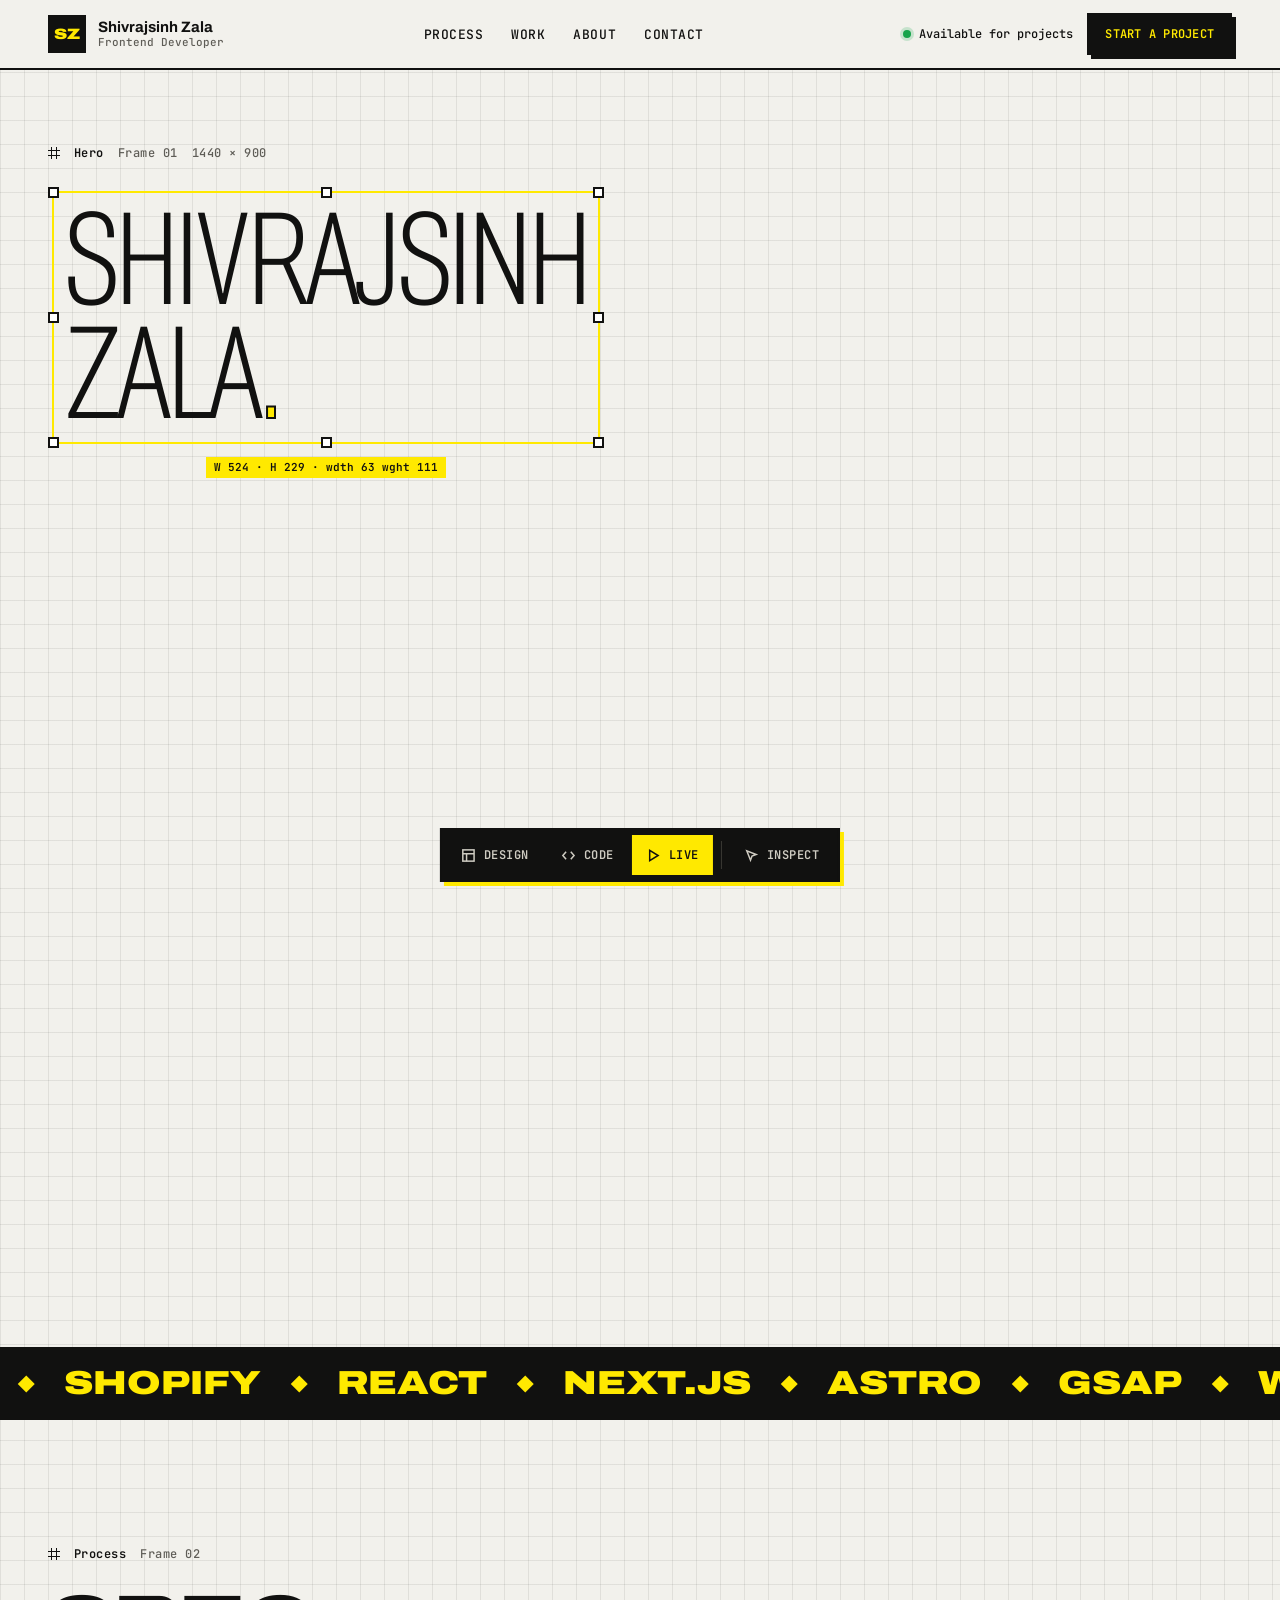
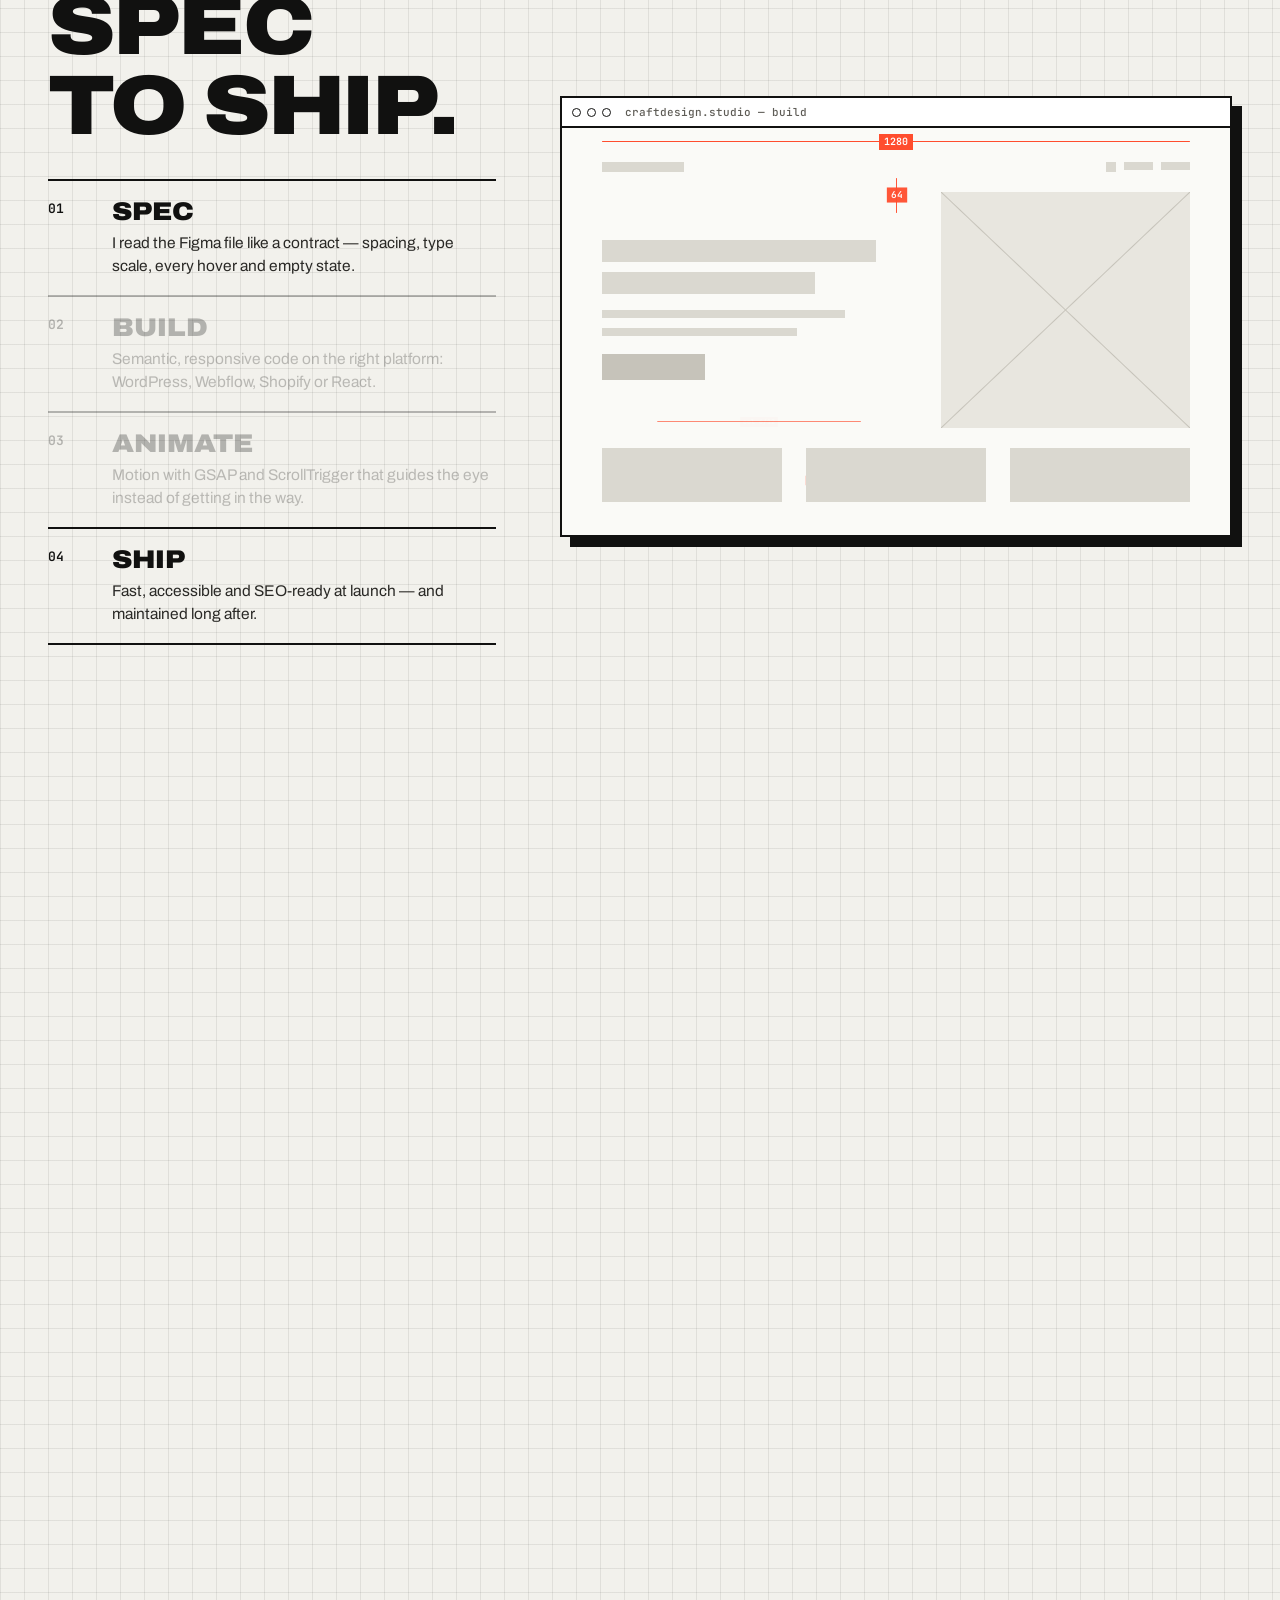
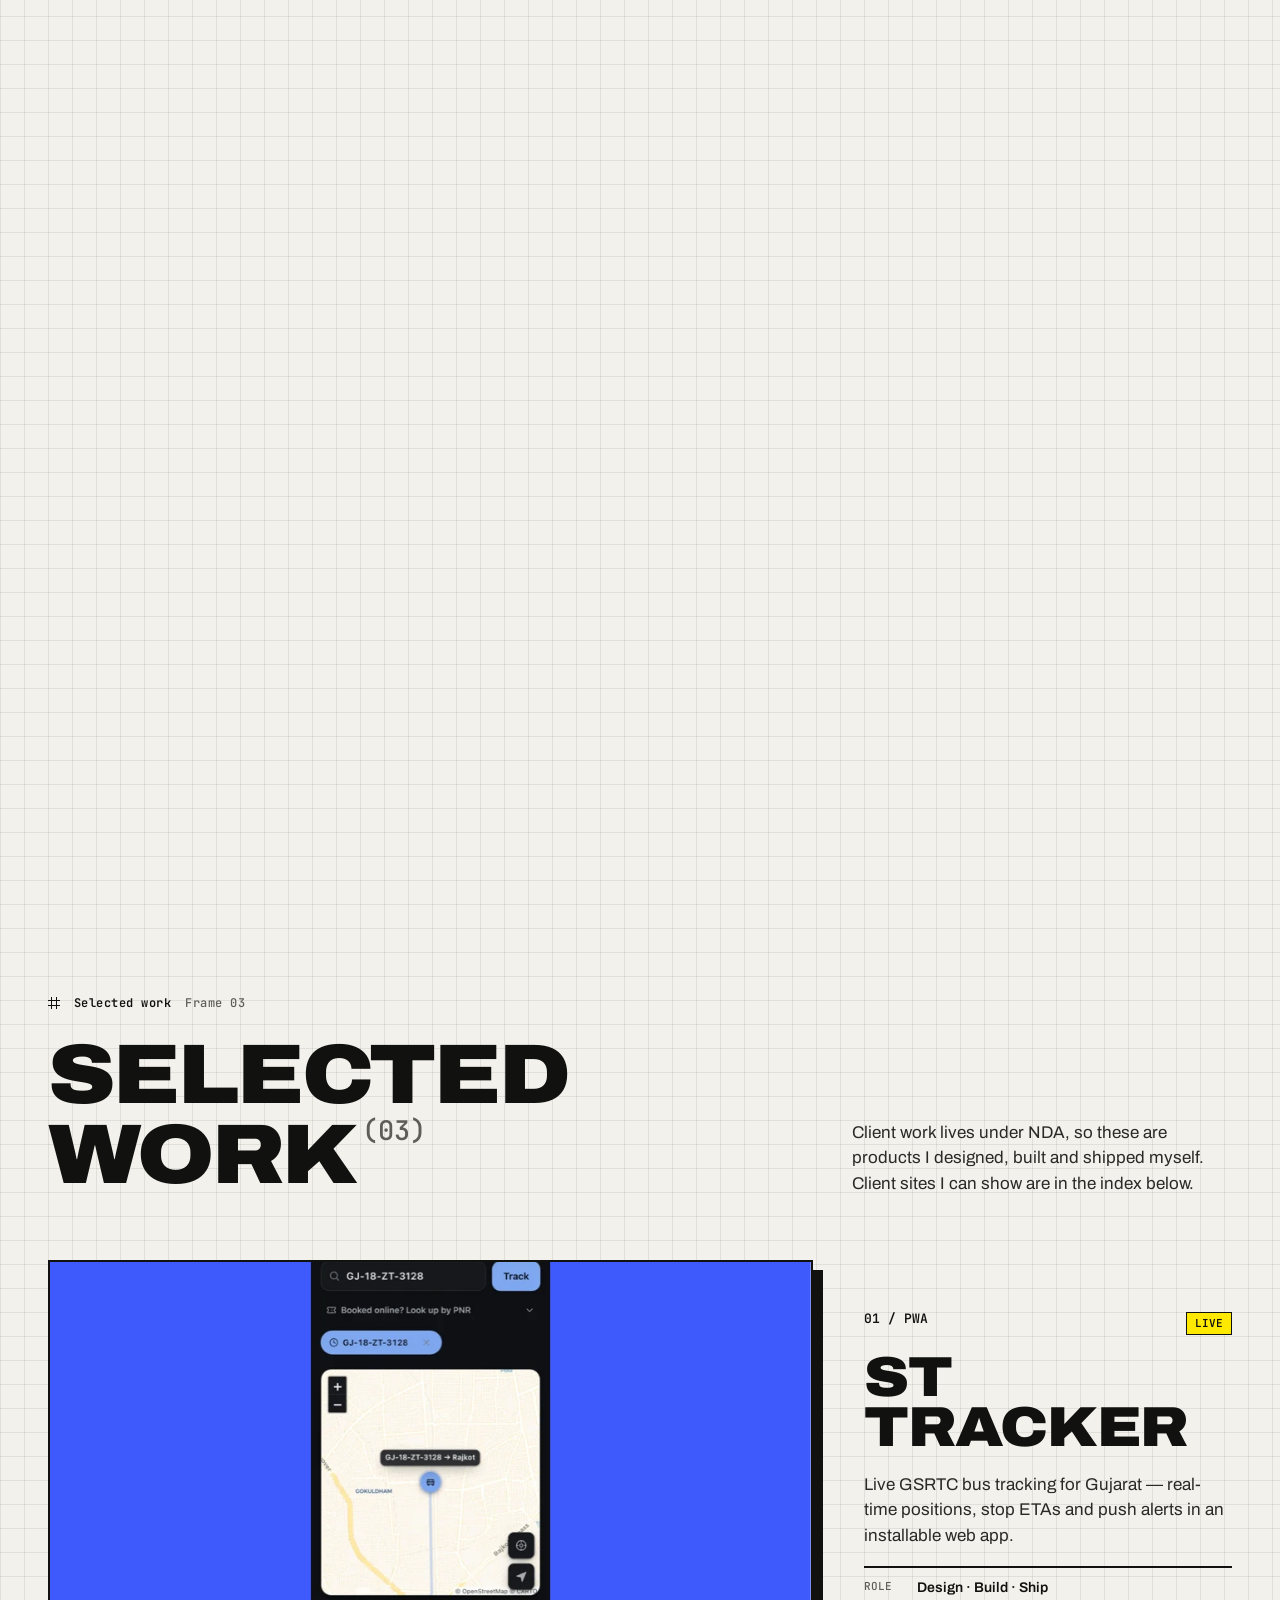
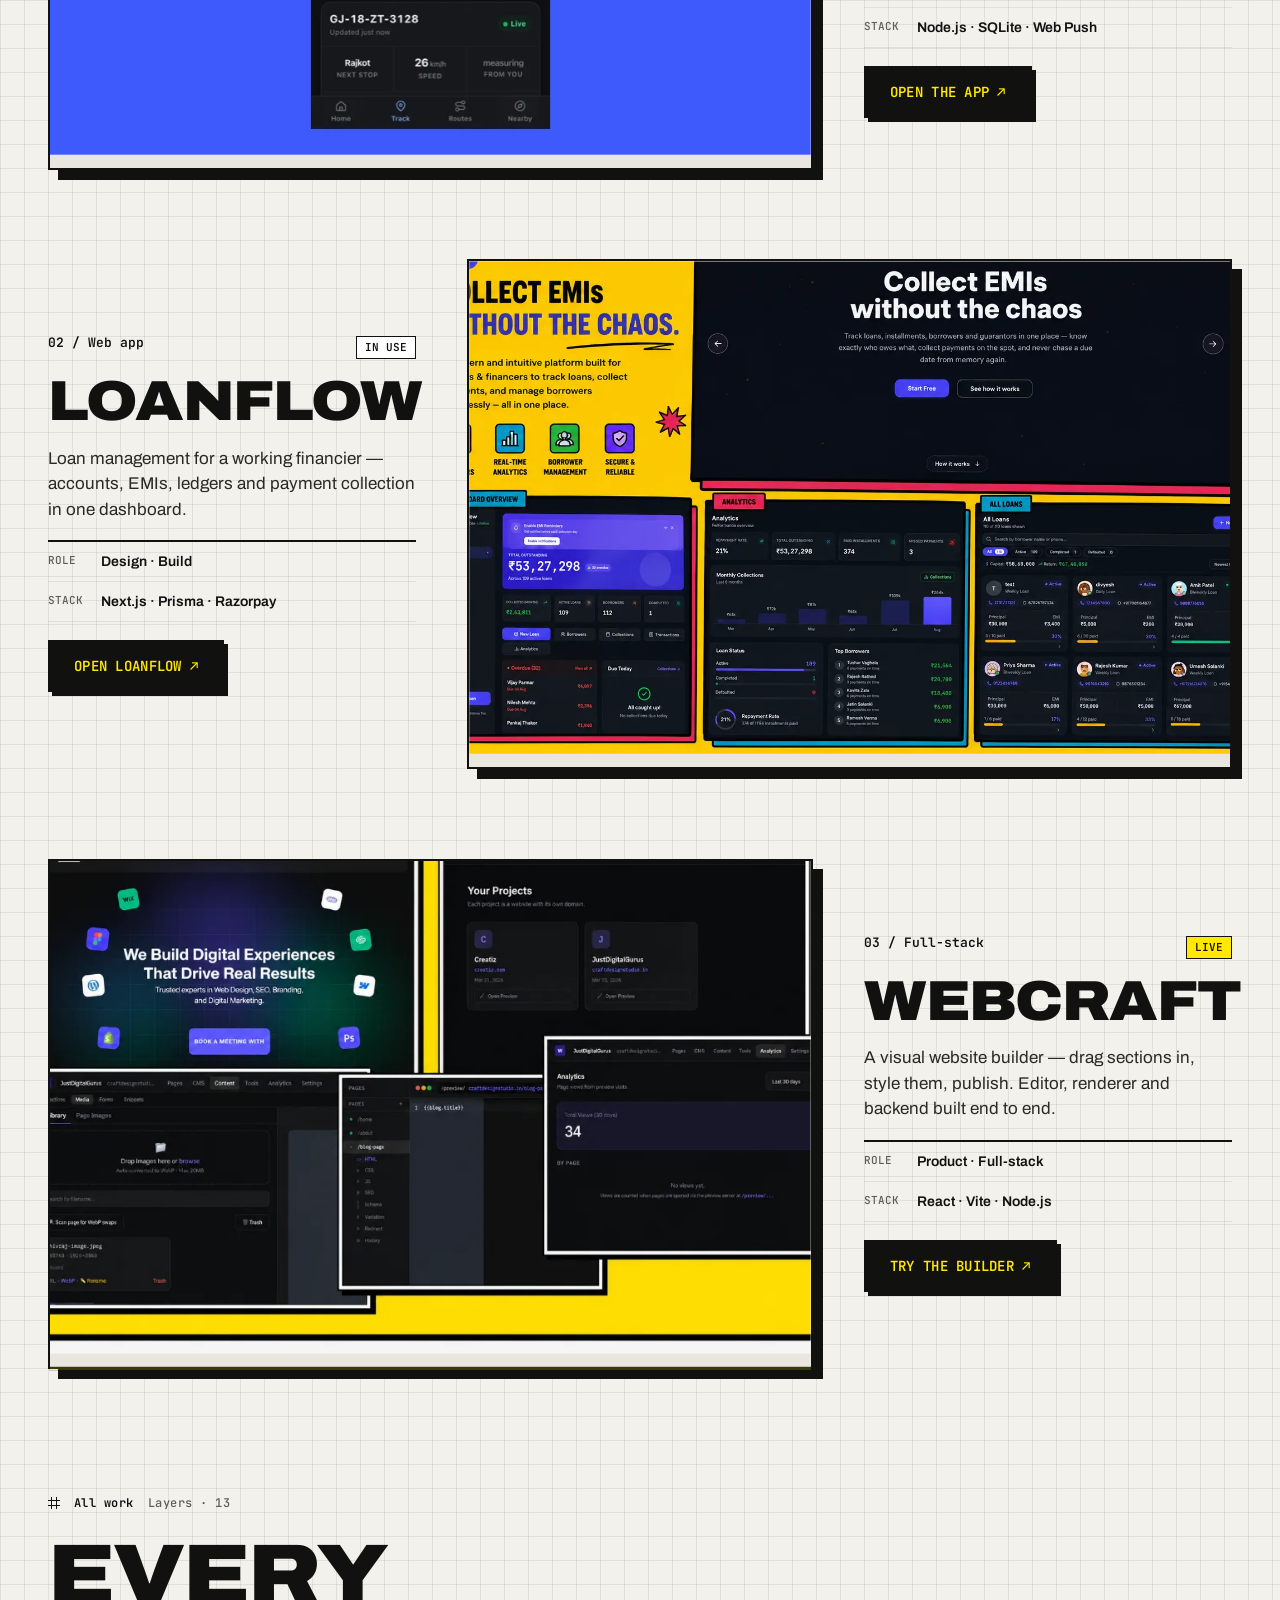
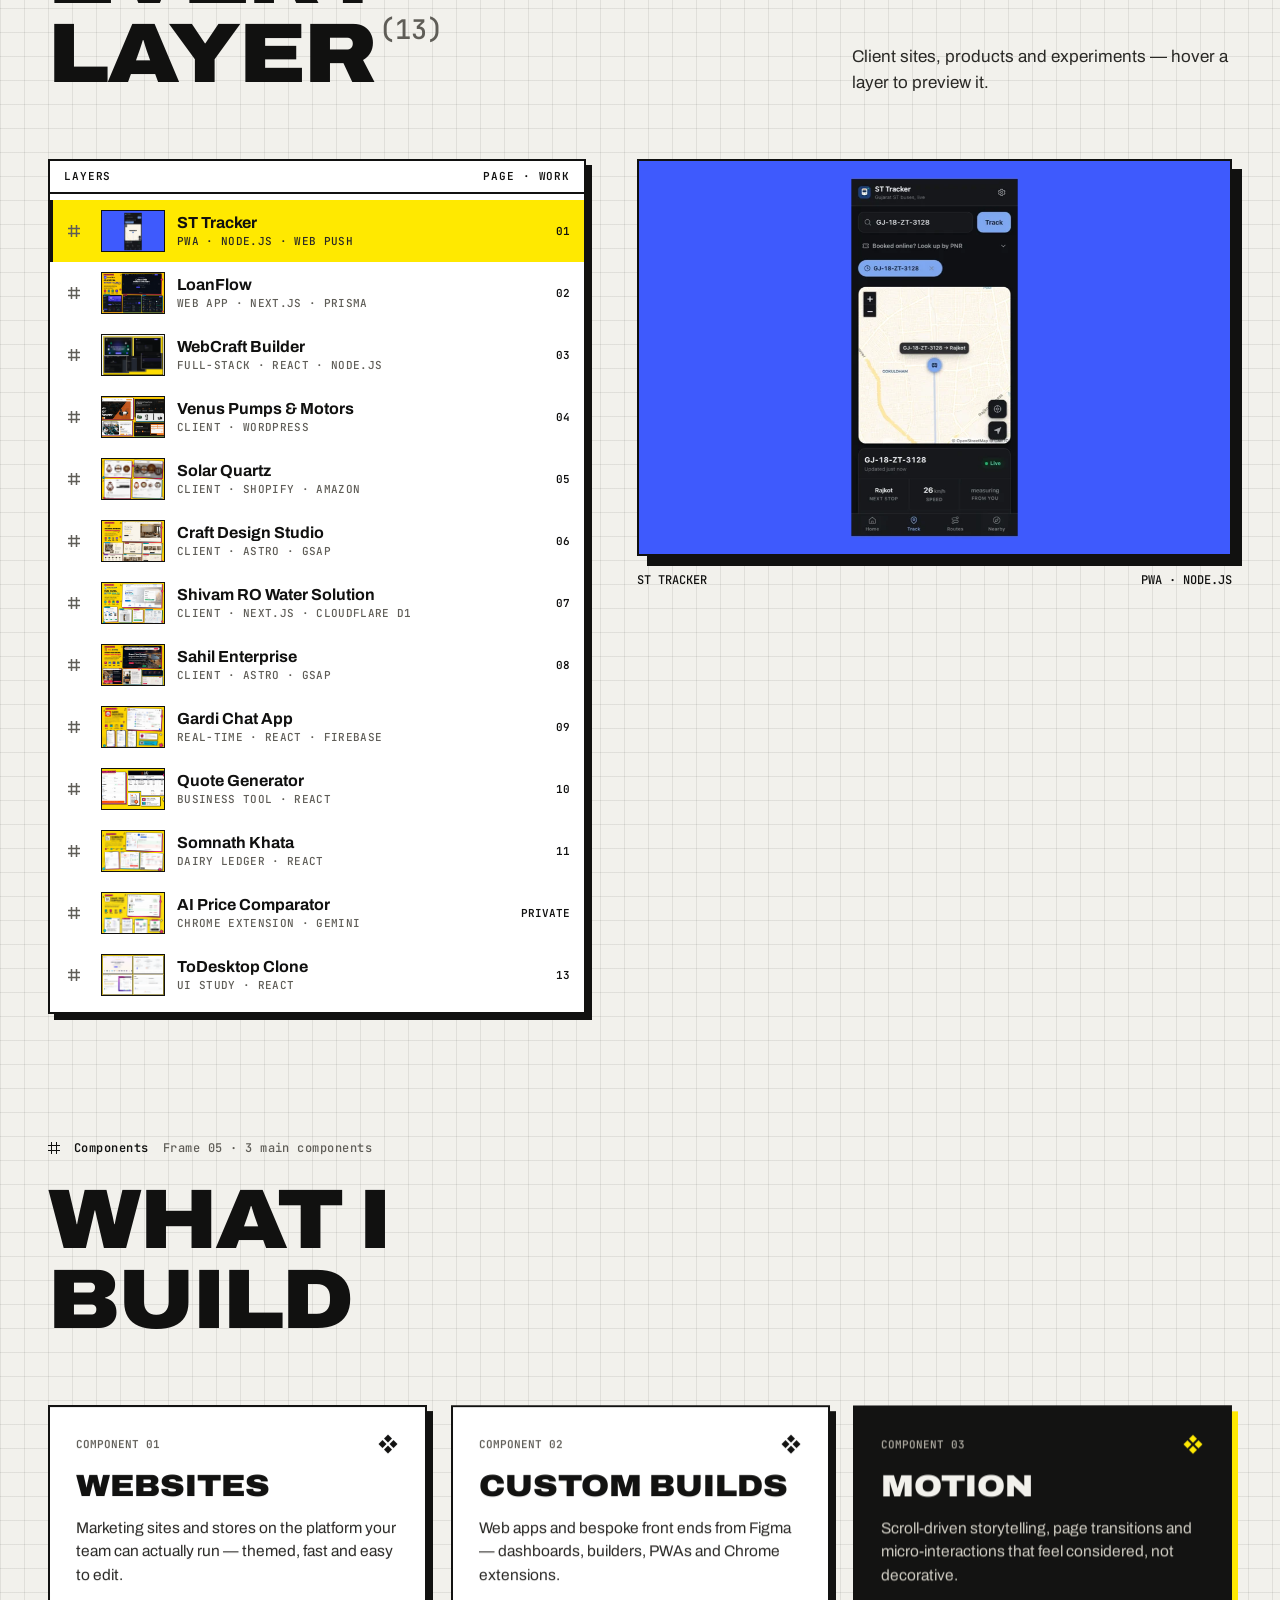
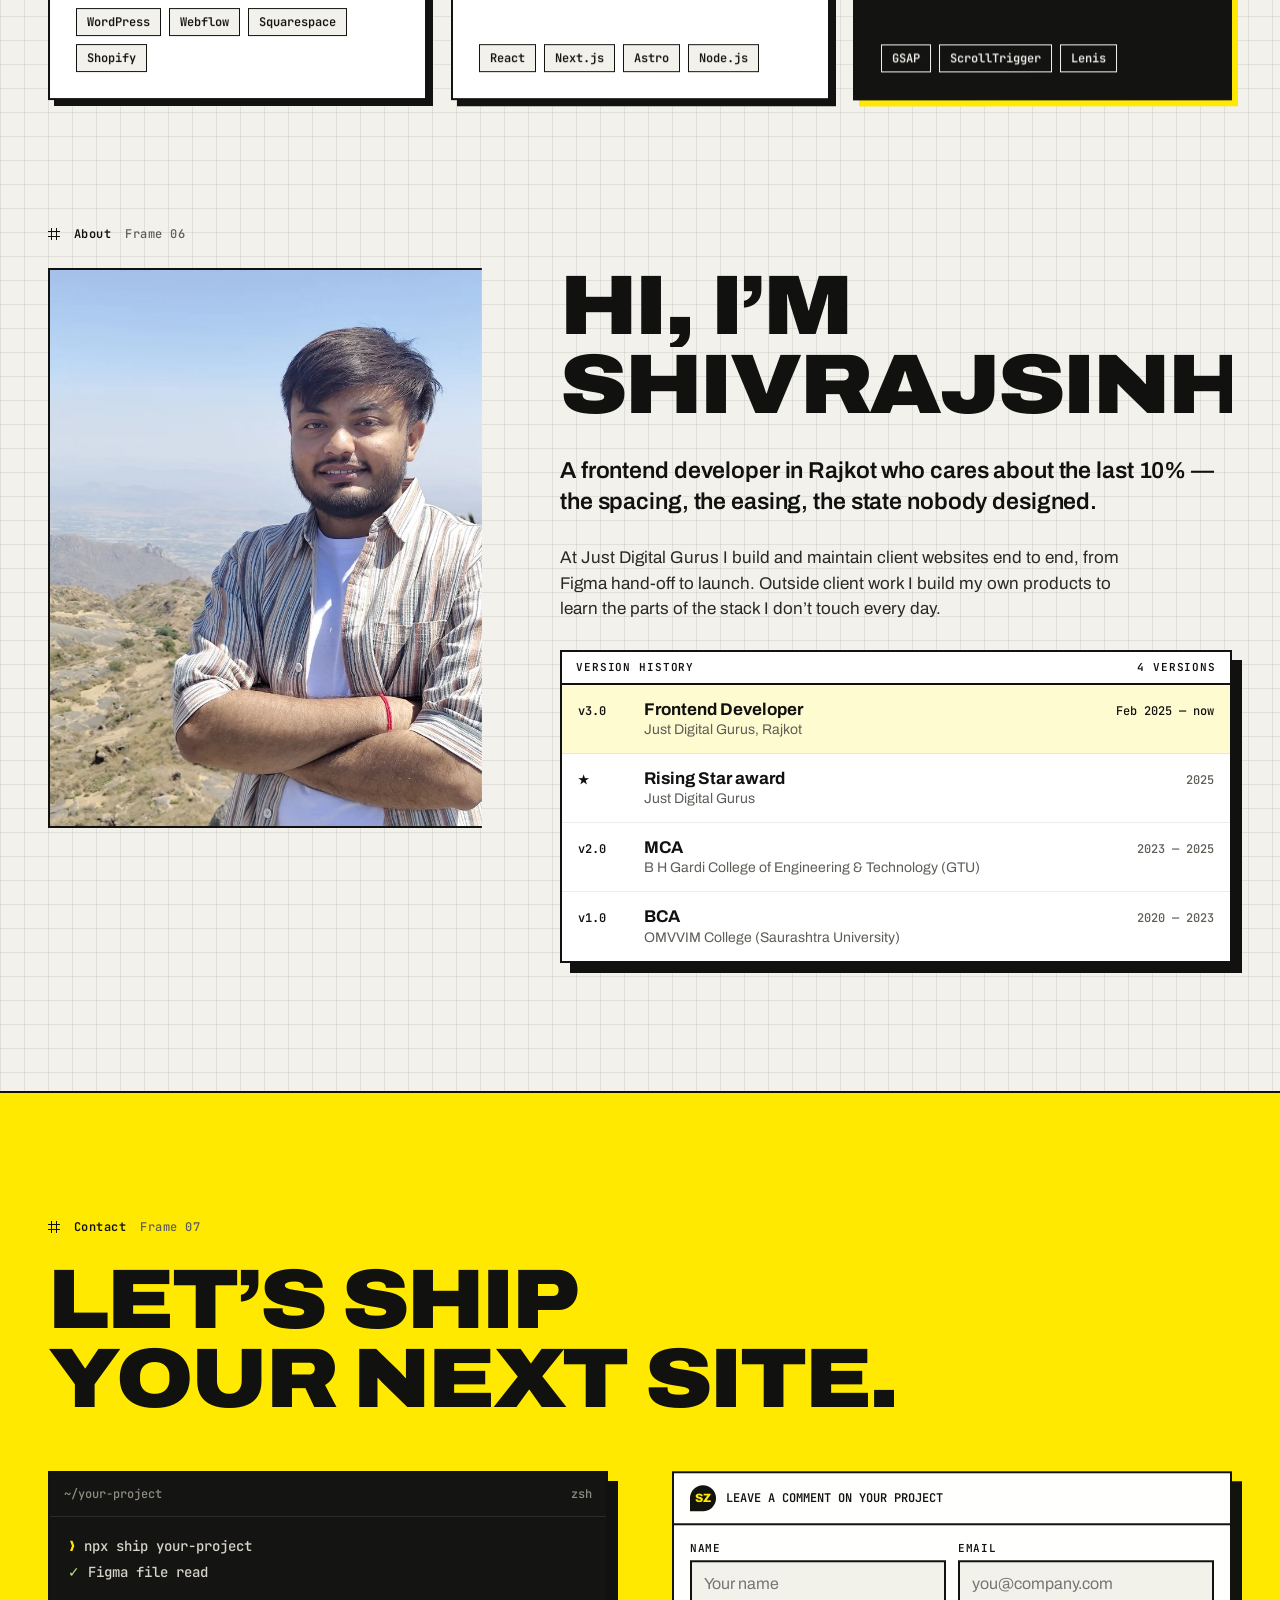
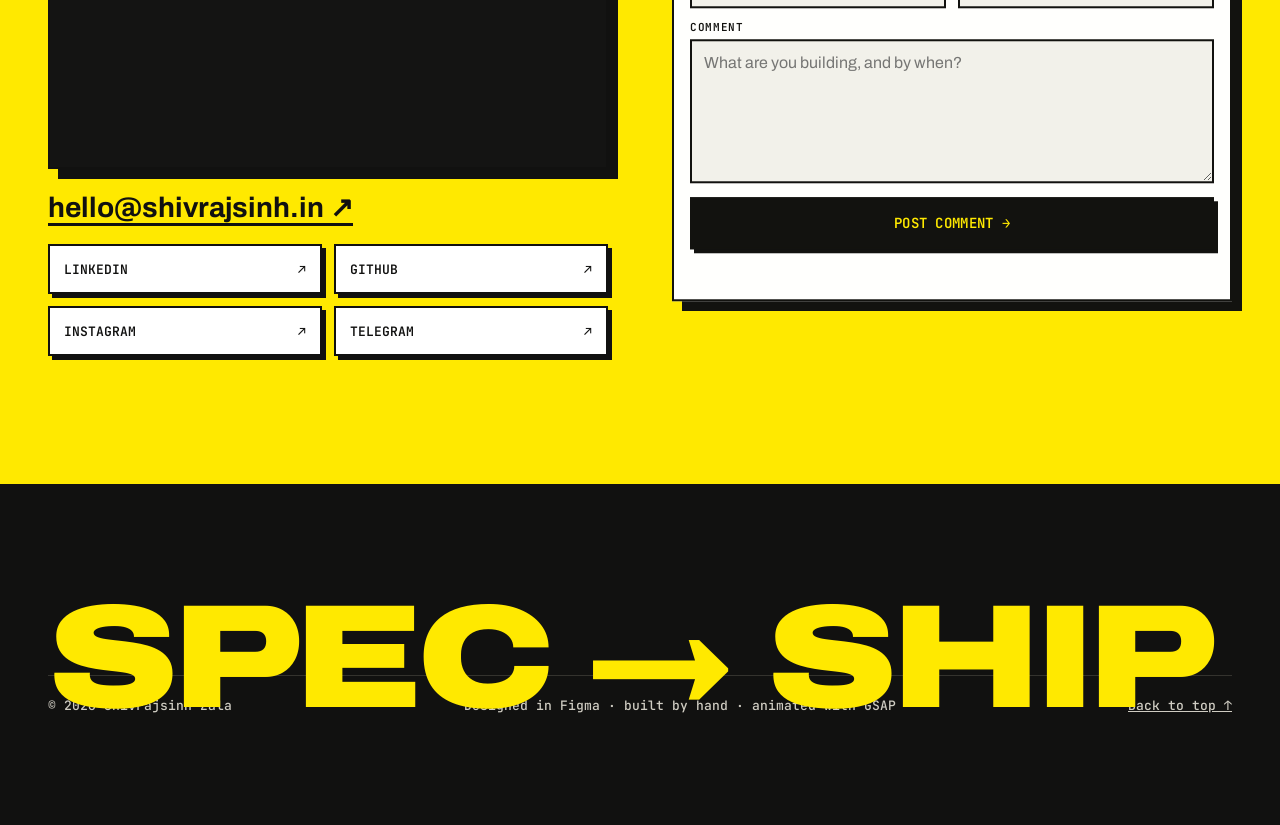
==== commit cd15f8ab: "Use real contact links, project URLs and Web3Forms submission Email, LinkedIn, GitHub, Instagram, Te" ====
--- a/index.html
+++ b/index.html
@@ -87,7 +87,7 @@
         <div class="portrait x-img" data-cursor-text="Hi"><img src="portrait.webp" alt="Shivrajsinh Zala — black and white cutout portrait on yellow"></div>
         <dl class="props">
           <dt>Role</dt><dd>Frontend Developer</dd>
-          <dt>Studio</dt><dd>Just Digital Gurus</dd>
+          <dt>Studio</dt><dd><a href="https://justdigitalgurus.com" target="_blank" rel="noopener">Just Digital Gurus</a></dd>
           <dt>Based</dt><dd>Rajkot, India</dd>
           <dt>Shipped</dt><dd>30+ websites</dd>
           <dt>Status</dt><dd><span class="ok">Available</span></dd>
@@ -168,7 +168,7 @@
         </div>
       </article>
       <article class="case">
-        <a class="case__media x-box" href="#contact" data-cursor-text="Ask ↗" data-case>
+        <a class="case__media x-box" href="https://loanflow.shivrajsinh.in" data-cursor-text="Open ↗" data-case>
           <span class="case__img x-img"><img src="project-loanflow.webp" alt="LoanFlow — loan management dashboard screens"></span>
           <span class="case__scan" data-scan></span>
           <i class="hd hd--tl"></i><i class="hd hd--tr"></i><i class="hd hd--bl"></i><i class="hd hd--br"></i>
@@ -178,10 +178,11 @@
           <h3 class="case__name x-t">LoanFlow</h3>
           <p class="case__desc x-p">Loan management for a working financier — accounts, EMIs, ledgers and payment collection in one dashboard.</p>
           <dl class="case__meta"><dt>Role</dt><dd>Design · Build</dd><dt>Stack</dt><dd>Next.js · Prisma · Razorpay</dd></dl>
+          <a class="btn btn--ink x-fill" href="https://loanflow.shivrajsinh.in" data-magnetic style="align-self: flex-start">Open LoanFlow ↗</a>
         </div>
       </article>
       <article class="case">
-        <a class="case__media x-box" href="https://builder.deepfashion.in" data-cursor-text="Try ↗" data-case>
+        <a class="case__media x-box" href="https://app.shivrajsinh.in" data-cursor-text="Try ↗" data-case>
           <span class="case__img x-img"><img src="project-website-builder.webp" alt="WebCraft Builder — visual website builder editor screens"></span>
           <span class="case__scan" data-scan></span>
           <i class="hd hd--tl"></i><i class="hd hd--tr"></i><i class="hd hd--bl"></i><i class="hd hd--br"></i>
@@ -191,7 +192,7 @@
           <h3 class="case__name x-t">WebCraft</h3>
           <p class="case__desc x-p">A visual website builder — drag sections in, style them, publish. Editor, renderer and backend built end to end.</p>
           <dl class="case__meta"><dt>Role</dt><dd>Product · Full-stack</dd><dt>Stack</dt><dd>React · Vite · Node.js</dd></dl>
-          <a class="btn btn--ink x-fill" href="https://builder.deepfashion.in" data-magnetic style="align-self: flex-start">Try the builder ↗</a>
+          <a class="btn btn--ink x-fill" href="https://app.shivrajsinh.in" data-magnetic style="align-self: flex-start">Try the builder ↗</a>
         </div>
       </article>
     </div>
@@ -211,19 +212,19 @@
       <div class="layers__panel x-box">
         <div class="panel__head"><span>Layers</span><span>Page · Work</span></div>
         <ul class="layers__list">
-          <li><a class="layer is-on" href="https://tracker.shivrajsinh.in" data-layer data-name="ST Tracker" data-meta="PWA · Node.js · Web Push"><svg class="layer__ico" viewBox="0 0 14 14" fill="none" stroke="currentColor" stroke-width="1.5" aria-hidden="true"><path d="M4.5 1v12M9.5 1v12M1 4.5h12M1 9.5h12"></path></svg><span class="layer__th x-img"><img src="project-st-tracker.webp" alt="" loading="lazy"></span><span class="layer__name">ST Tracker<small>PWA · Node.js · Web Push</small></span><span class="layer__go">01</span></a></li>
-          <li><a class="layer" href="#contact" data-layer data-name="LoanFlow" data-meta="Web app · Next.js · Prisma"><svg class="layer__ico" viewBox="0 0 14 14" fill="none" stroke="currentColor" stroke-width="1.5" aria-hidden="true"><path d="M4.5 1v12M9.5 1v12M1 4.5h12M1 9.5h12"></path></svg><span class="layer__th x-img"><img src="project-loanflow.webp" alt="" loading="lazy"></span><span class="layer__name">LoanFlow<small>Web app · Next.js · Prisma</small></span><span class="layer__go">02</span></a></li>
-          <li><a class="layer" href="https://builder.deepfashion.in" data-layer data-name="WebCraft Builder" data-meta="Full-stack · React · Node.js"><svg class="layer__ico" viewBox="0 0 14 14" fill="none" stroke="currentColor" stroke-width="1.5" aria-hidden="true"><path d="M4.5 1v12M9.5 1v12M1 4.5h12M1 9.5h12"></path></svg><span class="layer__th x-img"><img src="project-website-builder.webp" alt="" loading="lazy"></span><span class="layer__name">WebCraft Builder<small>Full-stack · React · Node.js</small></span><span class="layer__go">03</span></a></li>
-          <li><a class="layer" href="#" data-layer data-name="Venus Pumps &amp; Motors" data-meta="Client · WordPress"><svg class="layer__ico" viewBox="0 0 14 14" fill="none" stroke="currentColor" stroke-width="1.5" aria-hidden="true"><path d="M4.5 1v12M9.5 1v12M1 4.5h12M1 9.5h12"></path></svg><span class="layer__th x-img"><img src="project-venus-pumps.webp" alt="" loading="lazy"></span><span class="layer__name">Venus Pumps &amp; Motors<small>Client · WordPress</small></span><span class="layer__go">04</span></a></li>
-          <li><a class="layer" href="#" data-layer data-name="Solar Quartz" data-meta="Client · Shopify · Amazon"><svg class="layer__ico" viewBox="0 0 14 14" fill="none" stroke="currentColor" stroke-width="1.5" aria-hidden="true"><path d="M4.5 1v12M9.5 1v12M1 4.5h12M1 9.5h12"></path></svg><span class="layer__th x-img"><img src="project-solar-quartz.webp" alt="" loading="lazy"></span><span class="layer__name">Solar Quartz<small>Client · Shopify · Amazon</small></span><span class="layer__go">05</span></a></li>
-          <li><a class="layer" href="#" data-layer data-name="Craft Design Studio" data-meta="Client · Astro · GSAP"><svg class="layer__ico" viewBox="0 0 14 14" fill="none" stroke="currentColor" stroke-width="1.5" aria-hidden="true"><path d="M4.5 1v12M9.5 1v12M1 4.5h12M1 9.5h12"></path></svg><span class="layer__th x-img"><img src="project-craft-design-studio.webp" alt="" loading="lazy"></span><span class="layer__name">Craft Design Studio<small>Client · Astro · GSAP</small></span><span class="layer__go">06</span></a></li>
-          <li><a class="layer" href="#" data-layer data-name="Shivam RO Water Solution" data-meta="Client · Next.js · Cloudflare D1"><svg class="layer__ico" viewBox="0 0 14 14" fill="none" stroke="currentColor" stroke-width="1.5" aria-hidden="true"><path d="M4.5 1v12M9.5 1v12M1 4.5h12M1 9.5h12"></path></svg><span class="layer__th x-img"><img src="project-shivam-ro.webp" alt="" loading="lazy"></span><span class="layer__name">Shivam RO Water Solution<small>Client · Next.js · Cloudflare D1</small></span><span class="layer__go">07</span></a></li>
-          <li><a class="layer" href="#" data-layer data-name="Sahil Enterprise" data-meta="Client · Astro · GSAP"><svg class="layer__ico" viewBox="0 0 14 14" fill="none" stroke="currentColor" stroke-width="1.5" aria-hidden="true"><path d="M4.5 1v12M9.5 1v12M1 4.5h12M1 9.5h12"></path></svg><span class="layer__th x-img"><img src="project-sahil-enterprise.webp" alt="" loading="lazy"></span><span class="layer__name">Sahil Enterprise<small>Client · Astro · GSAP</small></span><span class="layer__go">08</span></a></li>
-          <li><a class="layer" href="#" data-layer data-name="Gardi Chat App" data-meta="Real-time · React · Firebase"><svg class="layer__ico" viewBox="0 0 14 14" fill="none" stroke="currentColor" stroke-width="1.5" aria-hidden="true"><path d="M4.5 1v12M9.5 1v12M1 4.5h12M1 9.5h12"></path></svg><span class="layer__th x-img"><img src="project-gardi-chat.webp" alt="" loading="lazy"></span><span class="layer__name">Gardi Chat App<small>Real-time · React · Firebase</small></span><span class="layer__go">09</span></a></li>
-          <li><a class="layer" href="#" data-layer data-name="Quote Generator" data-meta="Business tool · React"><svg class="layer__ico" viewBox="0 0 14 14" fill="none" stroke="currentColor" stroke-width="1.5" aria-hidden="true"><path d="M4.5 1v12M9.5 1v12M1 4.5h12M1 9.5h12"></path></svg><span class="layer__th x-img"><img src="project-quotegen.webp" alt="" loading="lazy"></span><span class="layer__name">Quote Generator<small>Business tool · React</small></span><span class="layer__go">10</span></a></li>
-          <li><a class="layer" href="#" data-layer data-name="Somnath Khata" data-meta="Dairy ledger · React"><svg class="layer__ico" viewBox="0 0 14 14" fill="none" stroke="currentColor" stroke-width="1.5" aria-hidden="true"><path d="M4.5 1v12M9.5 1v12M1 4.5h12M1 9.5h12"></path></svg><span class="layer__th x-img"><img src="project-somnath.webp" alt="" loading="lazy"></span><span class="layer__name">Somnath Khata<small>Dairy ledger · React</small></span><span class="layer__go">11</span></a></li>
-          <li><a class="layer" href="#" data-layer data-name="AI Price Comparator" data-meta="Chrome extension · Gemini"><svg class="layer__ico" viewBox="0 0 14 14" fill="none" stroke="currentColor" stroke-width="1.5" aria-hidden="true"><path d="M4.5 1v12M9.5 1v12M1 4.5h12M1 9.5h12"></path></svg><span class="layer__th x-img"><img src="project-price-compare.webp" alt="" loading="lazy"></span><span class="layer__name">AI Price Comparator<small>Chrome extension · Gemini</small></span><span class="layer__go">12</span></a></li>
-          <li><a class="layer" href="#" data-layer data-name="ToDesktop Clone" data-meta="UI study · React"><svg class="layer__ico" viewBox="0 0 14 14" fill="none" stroke="currentColor" stroke-width="1.5" aria-hidden="true"><path d="M4.5 1v12M9.5 1v12M1 4.5h12M1 9.5h12"></path></svg><span class="layer__th x-img"><img src="project-todesktop.webp" alt="" loading="lazy"></span><span class="layer__name">ToDesktop Clone<small>UI study · React</small></span><span class="layer__go">13</span></a></li>
+          <li><a class="layer is-on" href="https://tracker.shivrajsinh.in" target="_blank" rel="noopener" data-layer data-name="ST Tracker" data-meta="PWA · Node.js · Web Push"><svg class="layer__ico" viewBox="0 0 14 14" fill="none" stroke="currentColor" stroke-width="1.5" aria-hidden="true"><path d="M4.5 1v12M9.5 1v12M1 4.5h12M1 9.5h12"></path></svg><span class="layer__th x-img"><img src="project-st-tracker.webp" alt="" loading="lazy"></span><span class="layer__name">ST Tracker<small>PWA · Node.js · Web Push</small></span><span class="layer__go">01</span></a></li>
+          <li><a class="layer" href="https://loanflow.shivrajsinh.in" target="_blank" rel="noopener" data-layer data-name="LoanFlow" data-meta="Web app · Next.js · Prisma"><svg class="layer__ico" viewBox="0 0 14 14" fill="none" stroke="currentColor" stroke-width="1.5" aria-hidden="true"><path d="M4.5 1v12M9.5 1v12M1 4.5h12M1 9.5h12"></path></svg><span class="layer__th x-img"><img src="project-loanflow.webp" alt="" loading="lazy"></span><span class="layer__name">LoanFlow<small>Web app · Next.js · Prisma</small></span><span class="layer__go">02</span></a></li>
+          <li><a class="layer" href="https://app.shivrajsinh.in" target="_blank" rel="noopener" data-layer data-name="WebCraft Builder" data-meta="Full-stack · React · Node.js"><svg class="layer__ico" viewBox="0 0 14 14" fill="none" stroke="currentColor" stroke-width="1.5" aria-hidden="true"><path d="M4.5 1v12M9.5 1v12M1 4.5h12M1 9.5h12"></path></svg><span class="layer__th x-img"><img src="project-website-builder.webp" alt="" loading="lazy"></span><span class="layer__name">WebCraft Builder<small>Full-stack · React · Node.js</small></span><span class="layer__go">03</span></a></li>
+          <li><a class="layer" href="https://venuspumpsandmotors.com" target="_blank" rel="noopener" data-layer data-name="Venus Pumps &amp; Motors" data-meta="Client · WordPress"><svg class="layer__ico" viewBox="0 0 14 14" fill="none" stroke="currentColor" stroke-width="1.5" aria-hidden="true"><path d="M4.5 1v12M9.5 1v12M1 4.5h12M1 9.5h12"></path></svg><span class="layer__th x-img"><img src="project-venus-pumps.webp" alt="" loading="lazy"></span><span class="layer__name">Venus Pumps &amp; Motors<small>Client · WordPress</small></span><span class="layer__go">04</span></a></li>
+          <li><a class="layer" href="https://thedecorartisan.com" target="_blank" rel="noopener" data-layer data-name="Solar Quartz" data-meta="Client · Shopify · Amazon"><svg class="layer__ico" viewBox="0 0 14 14" fill="none" stroke="currentColor" stroke-width="1.5" aria-hidden="true"><path d="M4.5 1v12M9.5 1v12M1 4.5h12M1 9.5h12"></path></svg><span class="layer__th x-img"><img src="project-solar-quartz.webp" alt="" loading="lazy"></span><span class="layer__name">Solar Quartz<small>Client · Shopify · Amazon</small></span><span class="layer__go">05</span></a></li>
+          <li><a class="layer" href="https://craftdesignstudio.in" target="_blank" rel="noopener" data-layer data-name="Craft Design Studio" data-meta="Client · Astro · GSAP"><svg class="layer__ico" viewBox="0 0 14 14" fill="none" stroke="currentColor" stroke-width="1.5" aria-hidden="true"><path d="M4.5 1v12M9.5 1v12M1 4.5h12M1 9.5h12"></path></svg><span class="layer__th x-img"><img src="project-craft-design-studio.webp" alt="" loading="lazy"></span><span class="layer__name">Craft Design Studio<small>Client · Astro · GSAP</small></span><span class="layer__go">06</span></a></li>
+          <li><a class="layer" href="https://shivamwatersolution.in" target="_blank" rel="noopener" data-layer data-name="Shivam RO Water Solution" data-meta="Client · Next.js · Cloudflare D1"><svg class="layer__ico" viewBox="0 0 14 14" fill="none" stroke="currentColor" stroke-width="1.5" aria-hidden="true"><path d="M4.5 1v12M9.5 1v12M1 4.5h12M1 9.5h12"></path></svg><span class="layer__th x-img"><img src="project-shivam-ro.webp" alt="" loading="lazy"></span><span class="layer__name">Shivam RO Water Solution<small>Client · Next.js · Cloudflare D1</small></span><span class="layer__go">07</span></a></li>
+          <li><a class="layer" href="https://sahilenterprisemorbi.com" target="_blank" rel="noopener" data-layer data-name="Sahil Enterprise" data-meta="Client · Astro · GSAP"><svg class="layer__ico" viewBox="0 0 14 14" fill="none" stroke="currentColor" stroke-width="1.5" aria-hidden="true"><path d="M4.5 1v12M9.5 1v12M1 4.5h12M1 9.5h12"></path></svg><span class="layer__th x-img"><img src="project-sahil-enterprise.webp" alt="" loading="lazy"></span><span class="layer__name">Sahil Enterprise<small>Client · Astro · GSAP</small></span><span class="layer__go">08</span></a></li>
+          <li><a class="layer" href="https://github.com/shivrajsinhzala/gardichatapp" target="_blank" rel="noopener" data-layer data-name="Gardi Chat App" data-meta="Real-time · React · Firebase"><svg class="layer__ico" viewBox="0 0 14 14" fill="none" stroke="currentColor" stroke-width="1.5" aria-hidden="true"><path d="M4.5 1v12M9.5 1v12M1 4.5h12M1 9.5h12"></path></svg><span class="layer__th x-img"><img src="project-gardi-chat.webp" alt="" loading="lazy"></span><span class="layer__name">Gardi Chat App<small>Real-time · React · Firebase</small></span><span class="layer__go">09</span></a></li>
+          <li><a class="layer" href="https://github.com/shivrajsinhzala" target="_blank" rel="noopener" data-layer data-name="Quote Generator" data-meta="Business tool · React"><svg class="layer__ico" viewBox="0 0 14 14" fill="none" stroke="currentColor" stroke-width="1.5" aria-hidden="true"><path d="M4.5 1v12M9.5 1v12M1 4.5h12M1 9.5h12"></path></svg><span class="layer__th x-img"><img src="project-quotegen.webp" alt="" loading="lazy"></span><span class="layer__name">Quote Generator<small>Business tool · React</small></span><span class="layer__go">10</span></a></li>
+          <li><a class="layer" href="https://github.com/shivrajsinhzala/somnath-khata" target="_blank" rel="noopener" data-layer data-name="Somnath Khata" data-meta="Dairy ledger · React"><svg class="layer__ico" viewBox="0 0 14 14" fill="none" stroke="currentColor" stroke-width="1.5" aria-hidden="true"><path d="M4.5 1v12M9.5 1v12M1 4.5h12M1 9.5h12"></path></svg><span class="layer__th x-img"><img src="project-somnath.webp" alt="" loading="lazy"></span><span class="layer__name">Somnath Khata<small>Dairy ledger · React</small></span><span class="layer__go">11</span></a></li>
+          <li><div class="layer" tabindex="0" data-layer data-name="AI Price Comparator" data-meta="Chrome extension · Gemini"><svg class="layer__ico" viewBox="0 0 14 14" fill="none" stroke="currentColor" stroke-width="1.5" aria-hidden="true"><path d="M4.5 1v12M9.5 1v12M1 4.5h12M1 9.5h12"></path></svg><span class="layer__th x-img"><img src="project-price-compare.webp" alt="" loading="lazy"></span><span class="layer__name">AI Price Comparator<small>Chrome extension · Gemini</small></span><span class="layer__go">Private</span></div></li>
+          <li><a class="layer" href="https://github.com/shivrajsinhzala/ToDesktop_react" target="_blank" rel="noopener" data-layer data-name="ToDesktop Clone" data-meta="UI study · React"><svg class="layer__ico" viewBox="0 0 14 14" fill="none" stroke="currentColor" stroke-width="1.5" aria-hidden="true"><path d="M4.5 1v12M9.5 1v12M1 4.5h12M1 9.5h12"></path></svg><span class="layer__th x-img"><img src="project-todesktop.webp" alt="" loading="lazy"></span><span class="layer__name">ToDesktop Clone<small>UI study · React</small></span><span class="layer__go">13</span></a></li>
         </ul>
       </div>
       <div class="layers__view">
@@ -323,23 +324,28 @@
             <div data-dl><span class="pr">▲</span> Live at <u>your-domain.com</u></div>
           </div>
         </div>
-        <a class="mail" href="mailto:[your@email]">[your@email] ↗</a>
+        <a class="mail" href="mailto:hello@shivrajsinh.in">hello@shivrajsinh.in ↗</a>
         <div class="links">
-          <a href="[linkedin-url]" class="x-fill">LinkedIn <span aria-hidden="true">↗</span></a>
-          <a href="[github-url]" class="x-fill">GitHub <span aria-hidden="true">↗</span></a>
-          <a href="[instagram-url]" class="x-fill">Instagram <span aria-hidden="true">↗</span></a>
-          <a href="[telegram-url]" class="x-fill">Telegram <span aria-hidden="true">↗</span></a>
+          <a href="https://www.linkedin.com/in/shivrajsinh-zala/" target="_blank" rel="noopener" class="x-fill">LinkedIn <span aria-hidden="true">↗</span></a>
+          <a href="https://github.com/shivrajsinhzala" target="_blank" rel="noopener" class="x-fill">GitHub <span aria-hidden="true">↗</span></a>
+          <a href="https://www.instagram.com/shivrajsinh.sh" target="_blank" rel="noopener" class="x-fill">Instagram <span aria-hidden="true">↗</span></a>
+          <a href="https://t.me/ShivrajsinhZala" target="_blank" rel="noopener" class="x-fill">Telegram <span aria-hidden="true">↗</span></a>
         </div>
       </div>
       <div class="comment x-box" data-fade>
         <div class="comment__head"><span class="comment__pin">SZ</span>Leave a comment on your project</div>
-        <form data-comment-form>
+        <form data-comment-form action="https://api.web3forms.com/submit" method="POST">
+          <input type="hidden" name="access_key" value="af2876db-b6f6-4b09-a0e8-88cb7a2058ed">
+          <input type="hidden" name="subject" value="New Portfolio Inquiry">
+          <input type="hidden" name="from_name" value="SZ://Portfolio Form">
+          <input type="checkbox" name="botcheck" style="display: none" tabindex="-1" aria-hidden="true">
           <div class="row2">
-            <div class="field"><label for="c-name">Name</label><input id="c-name" type="text" autocomplete="name" placeholder="Your name"></div>
-            <div class="field"><label for="c-mail">Email</label><input id="c-mail" type="email" autocomplete="email" placeholder="you@company.com"></div>
+            <div class="field"><label for="c-name">Name</label><input id="c-name" name="name" required type="text" autocomplete="name" placeholder="Your name"></div>
+            <div class="field"><label for="c-mail">Email</label><input id="c-mail" name="email" required type="email" autocomplete="email" placeholder="you@company.com"></div>
           </div>
-          <div class="field"><label for="c-msg">Comment</label><textarea id="c-msg" rows="5" placeholder="What are you building, and by when?"></textarea></div>
-          <button class="btn btn--ink x-fill" type="submit" data-magnetic>Post comment →</button>
+          <div class="field"><label for="c-msg">Comment</label><textarea id="c-msg" name="message" required rows="5" placeholder="What are you building, and by when?"></textarea></div>
+          <button class="btn btn--ink x-fill" type="submit" data-magnetic data-submit>Post comment →</button>
+          <p class="form-note" data-form-note role="status" aria-live="polite"></p>
         </form>
       </div>
     </div>
--- a/styles.css
+++ b/styles.css
@@ -438,3 +438,6 @@
 @media (prefers-reduced-motion: reduce) {
   .ss *, .ss *::before, .ss *::after { transition: none !important; }
 }
+.ss .form-note { margin: 0; min-height: 1.4em; font: 500 13px/1.4 var(--mono); }
+.ss .form-note.is-err { color: #C2261B; }
+.ss .props dd a { text-decoration: underline; text-underline-offset: 3px; }
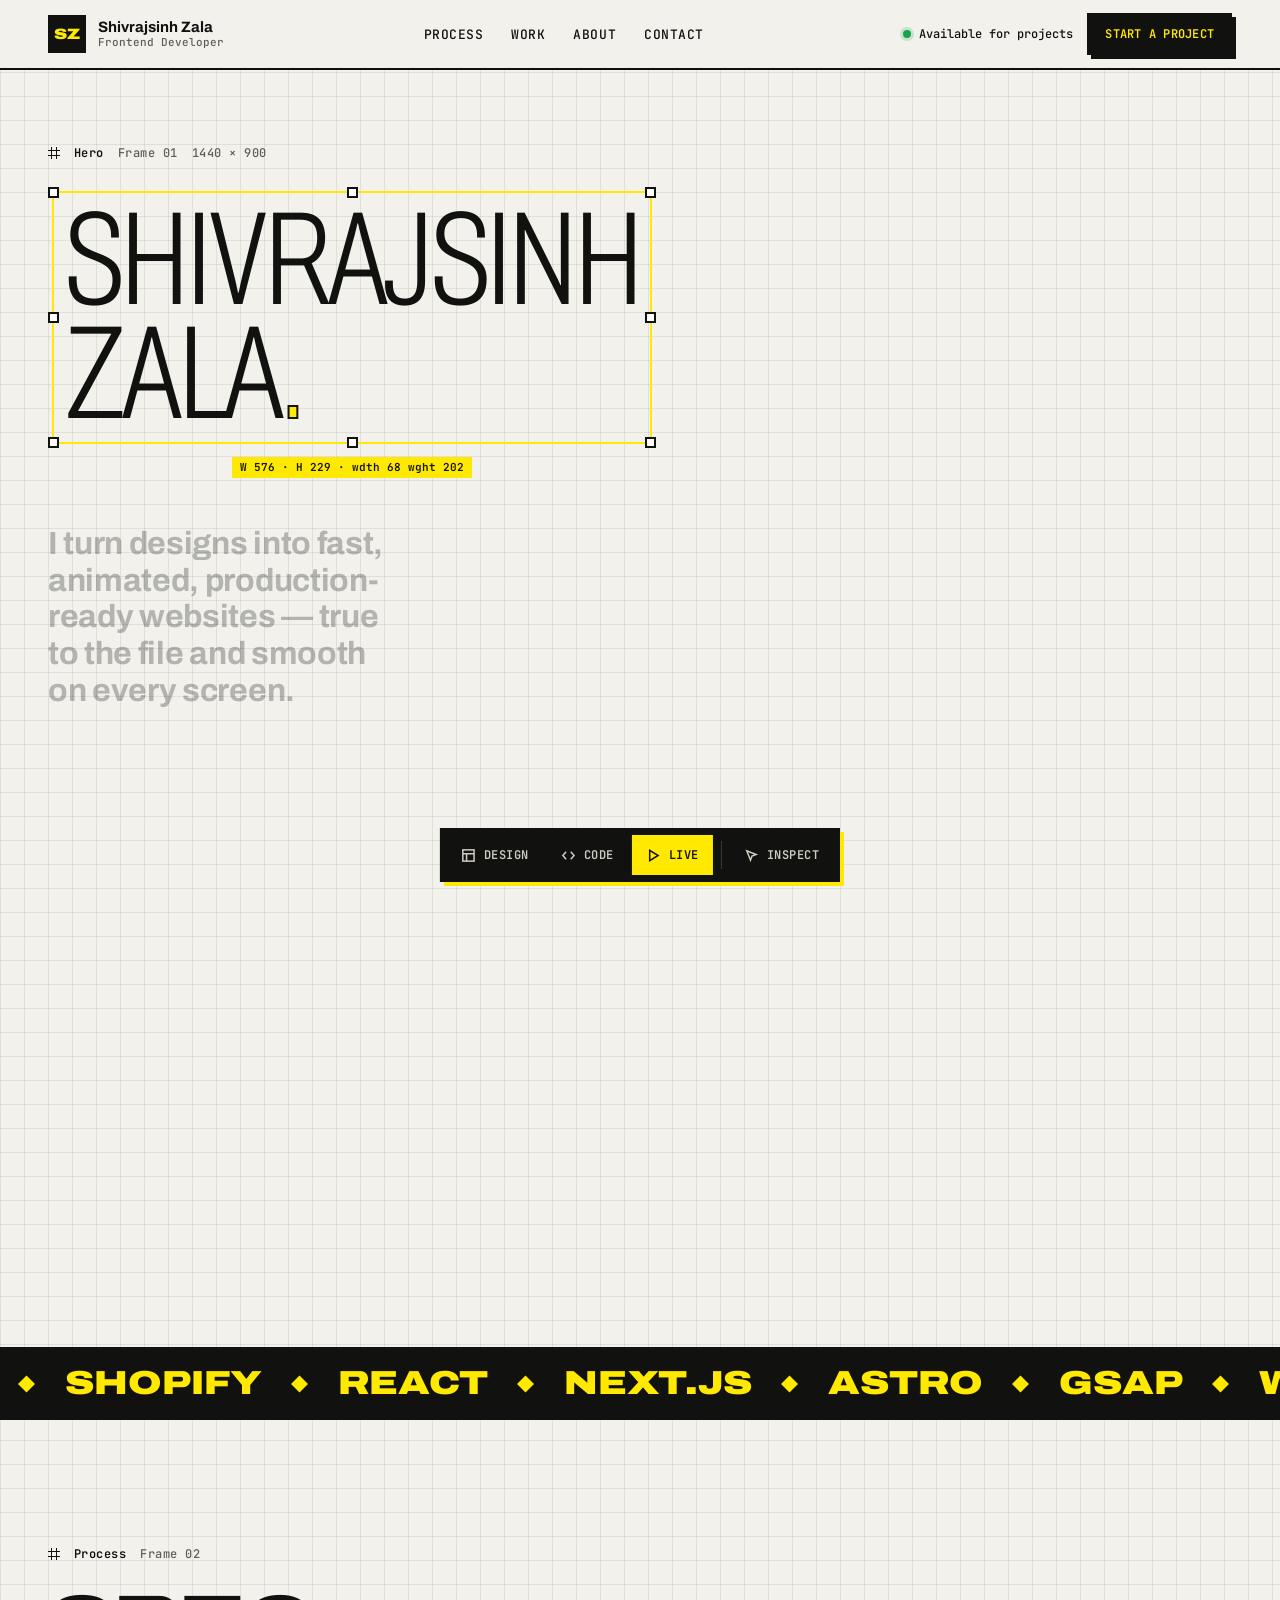
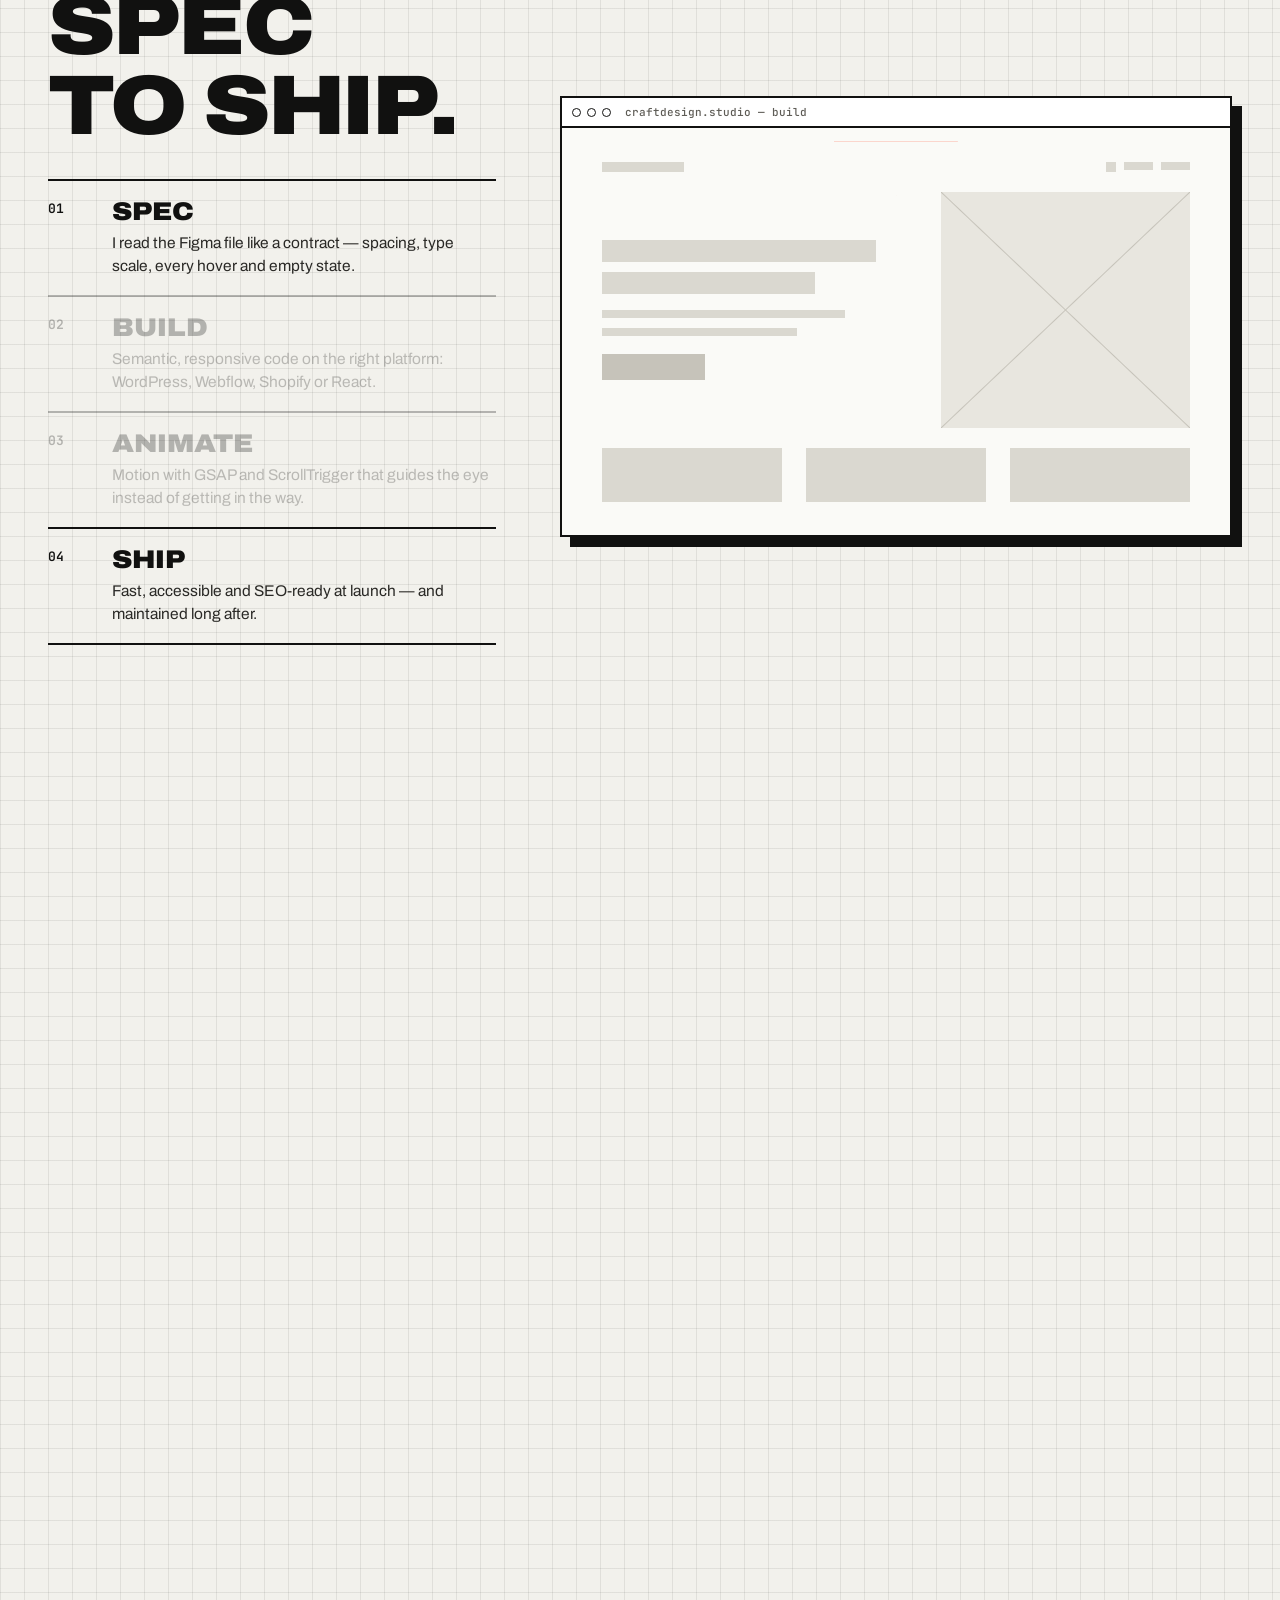
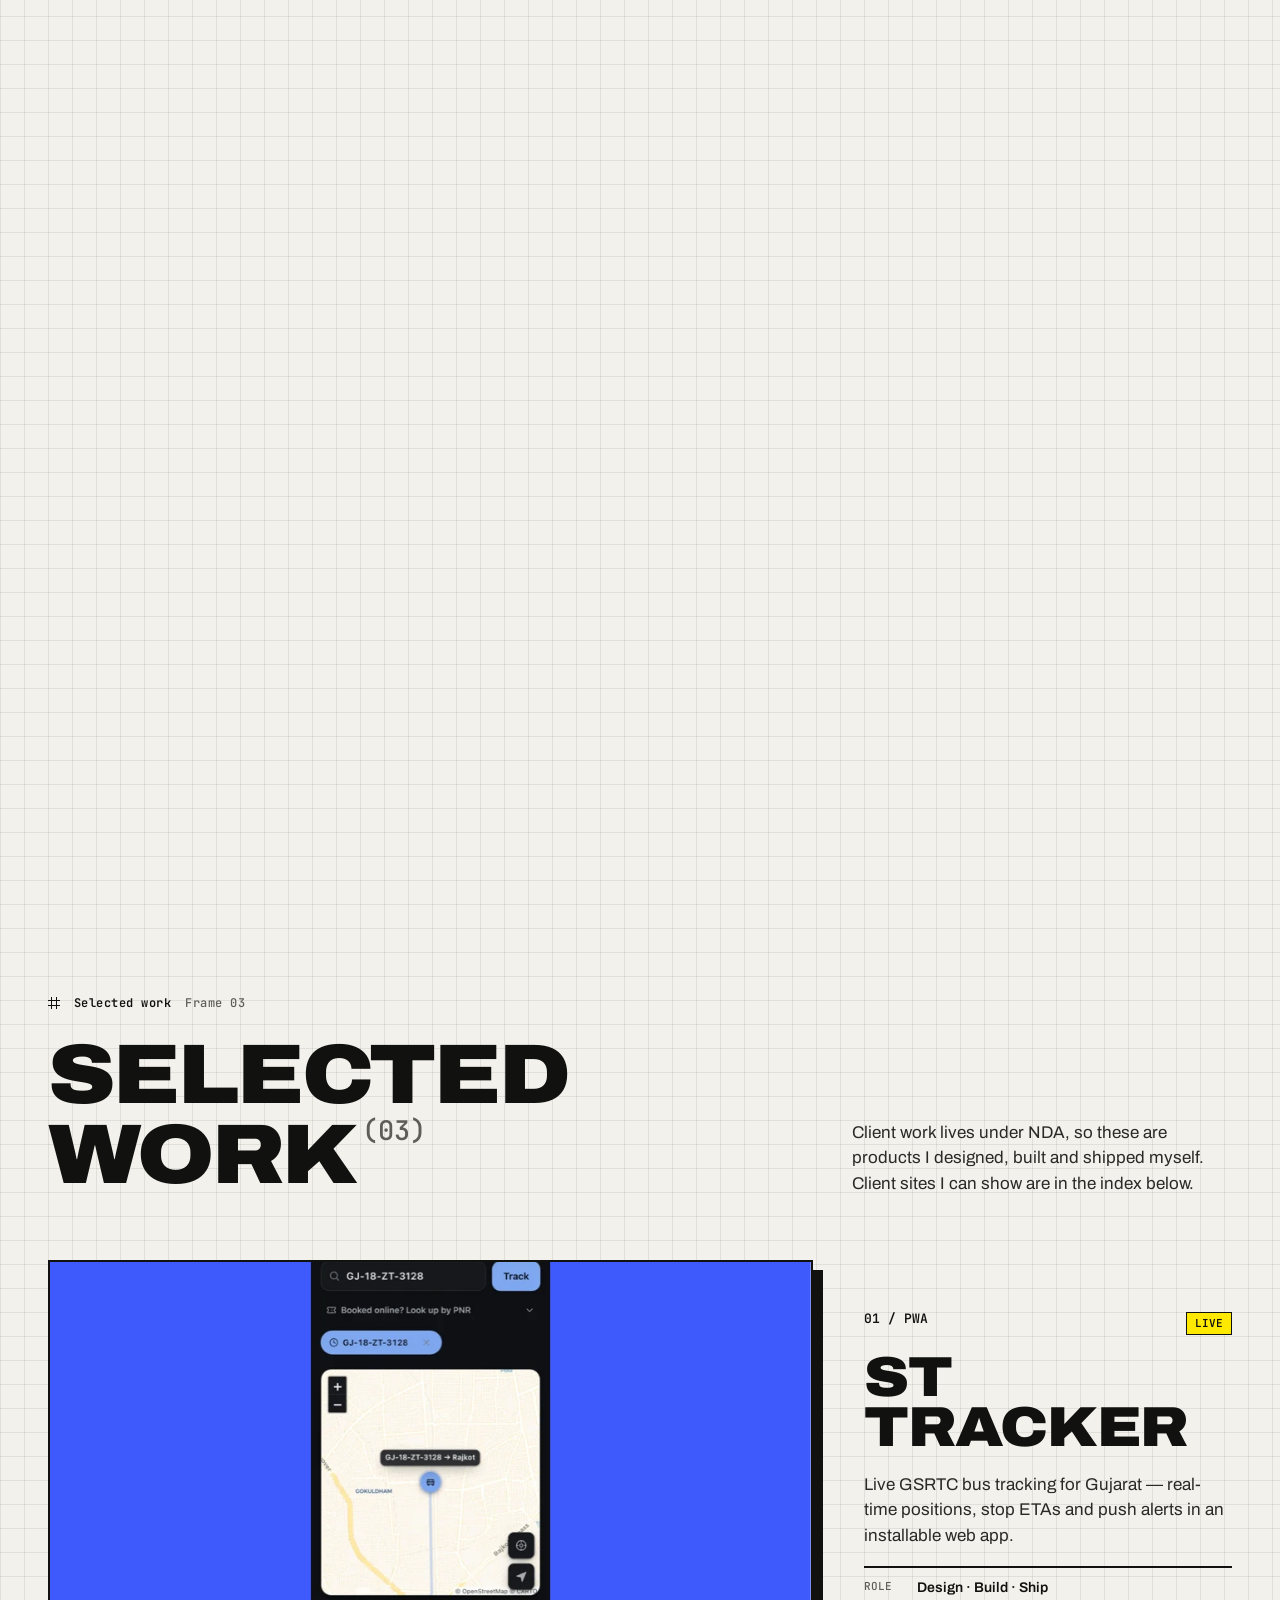
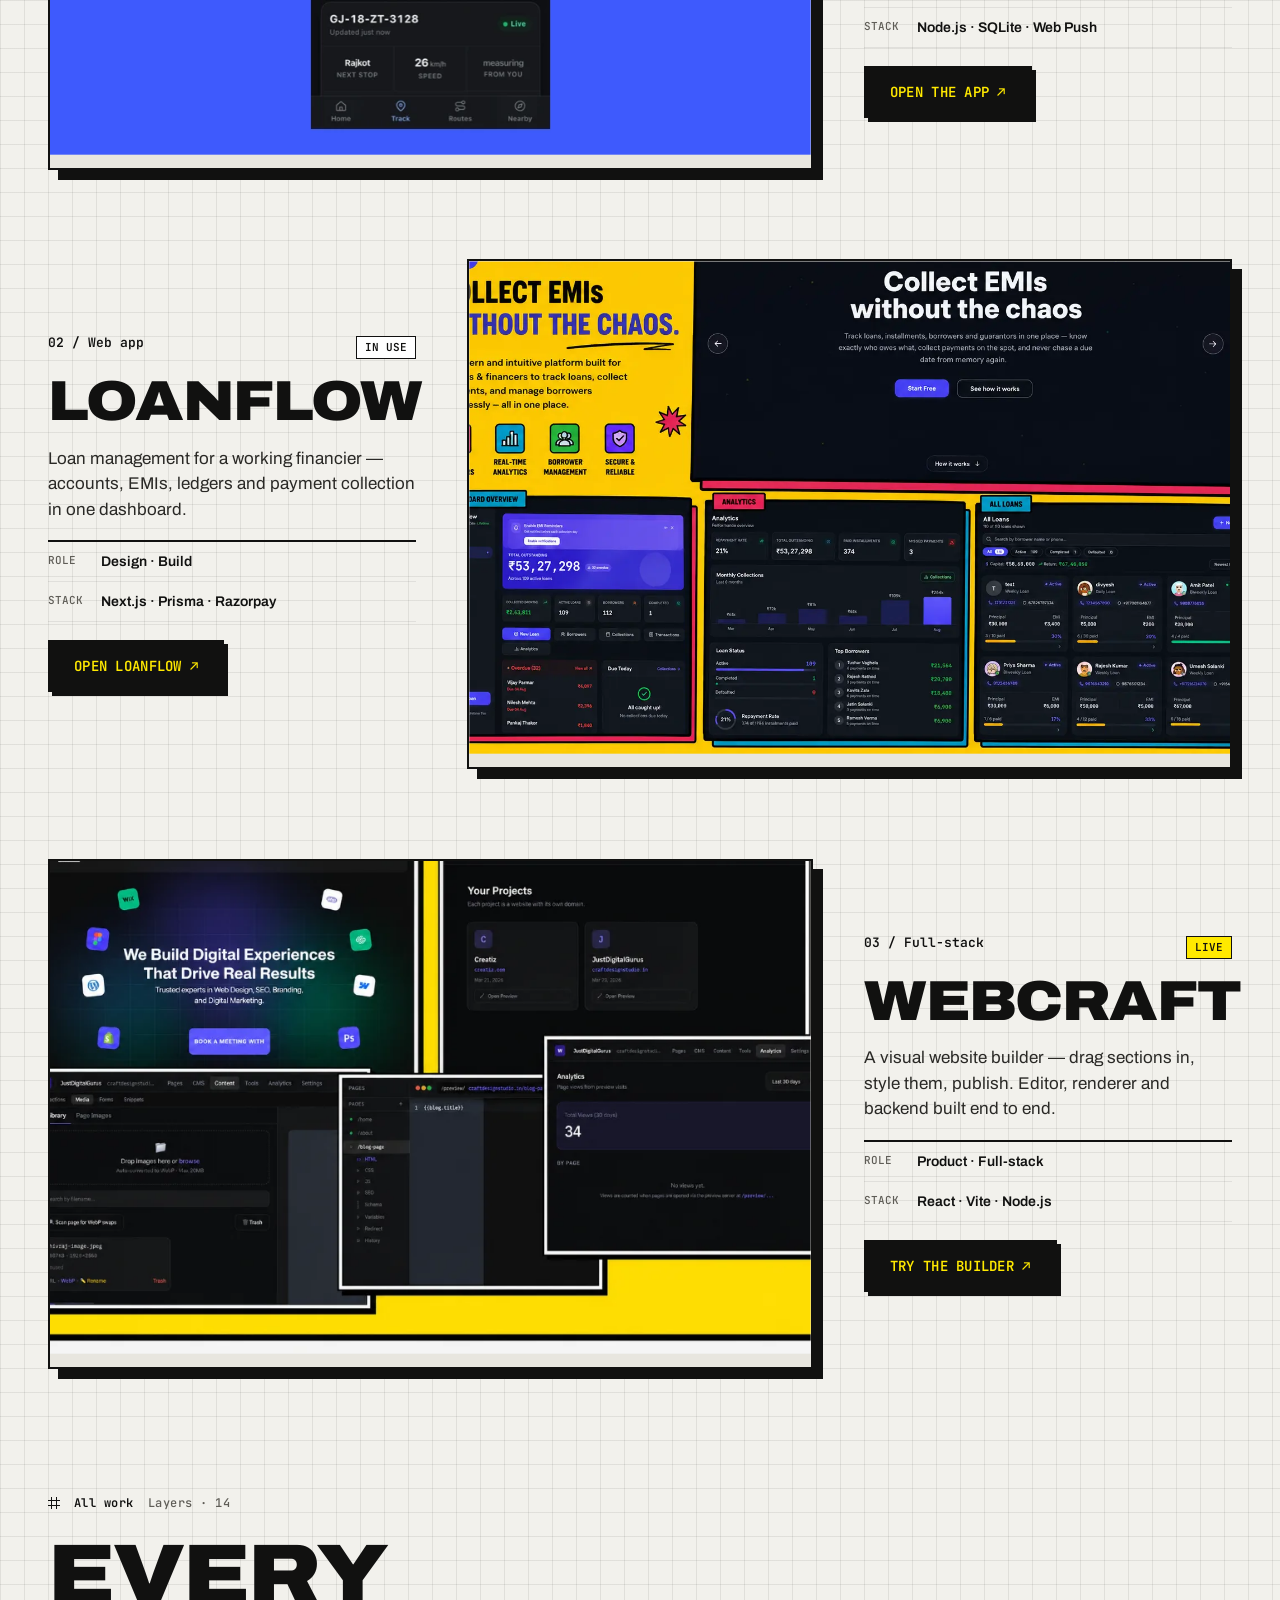
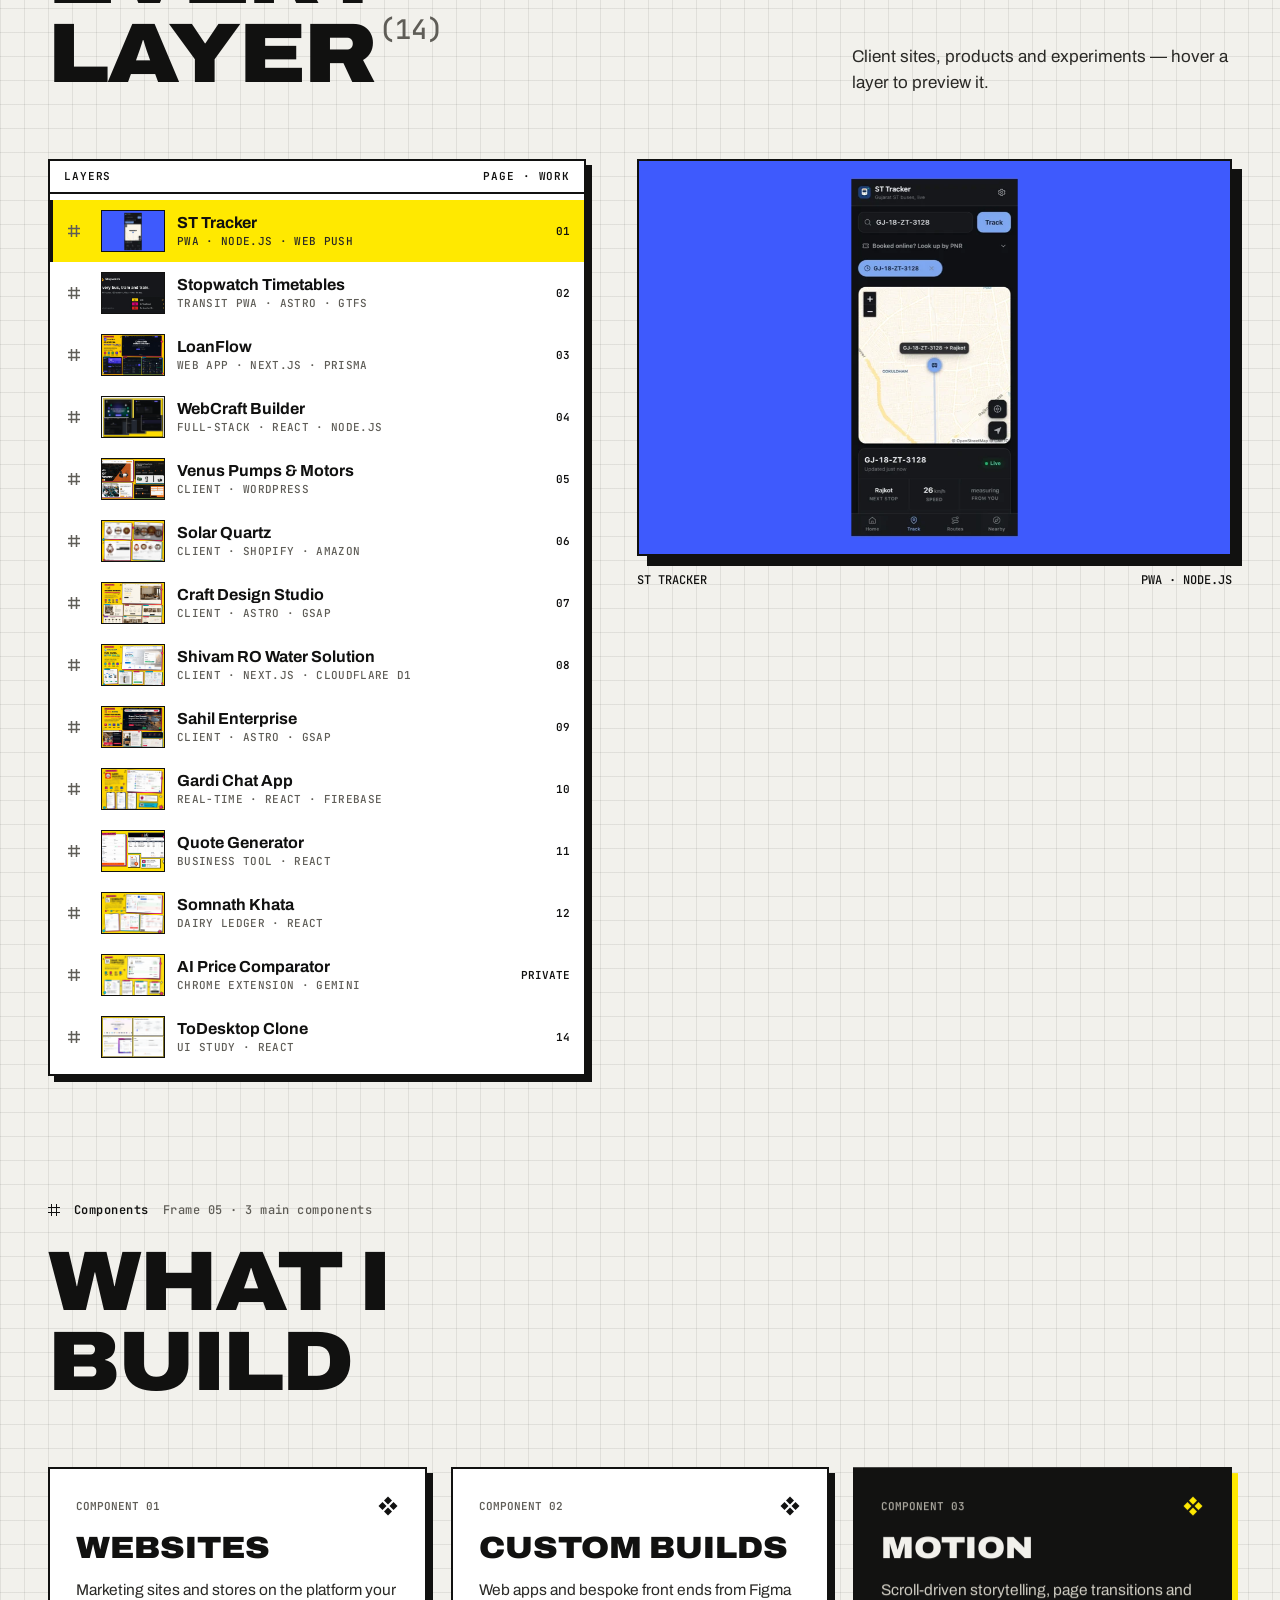
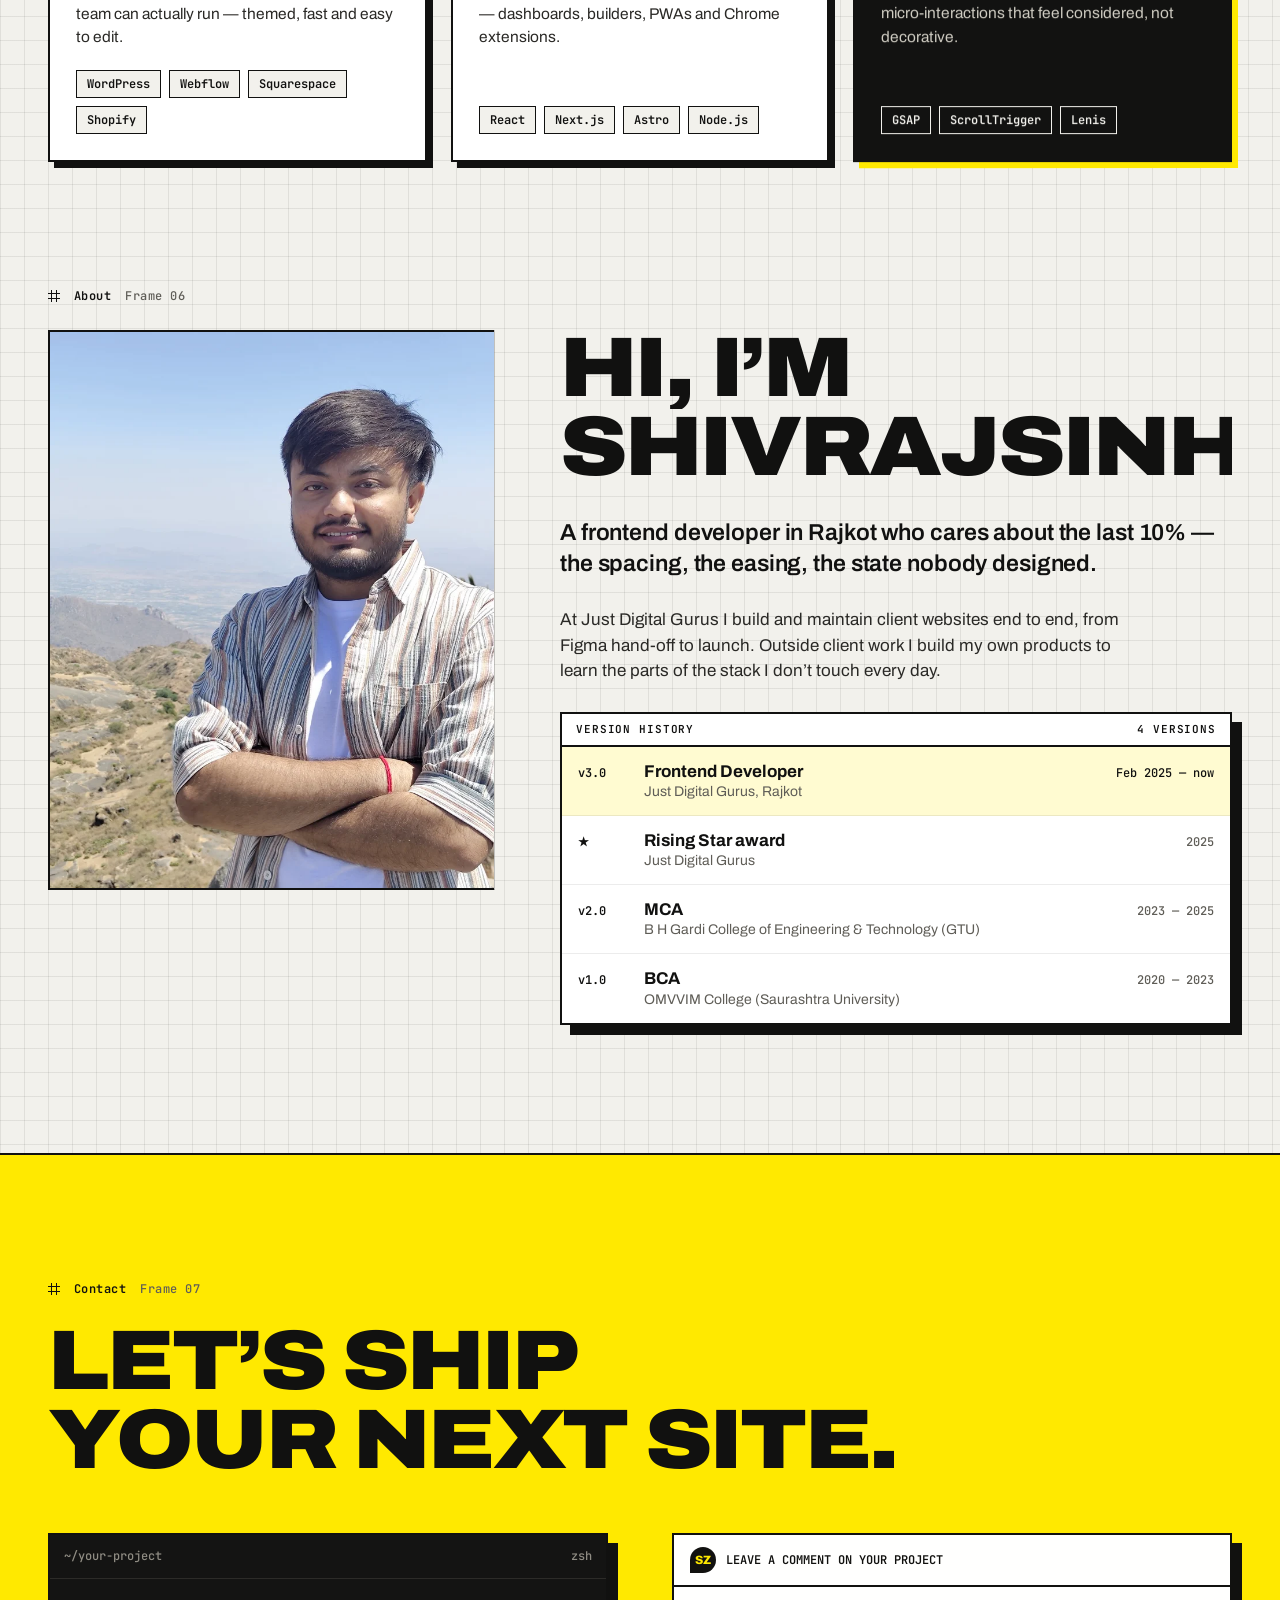
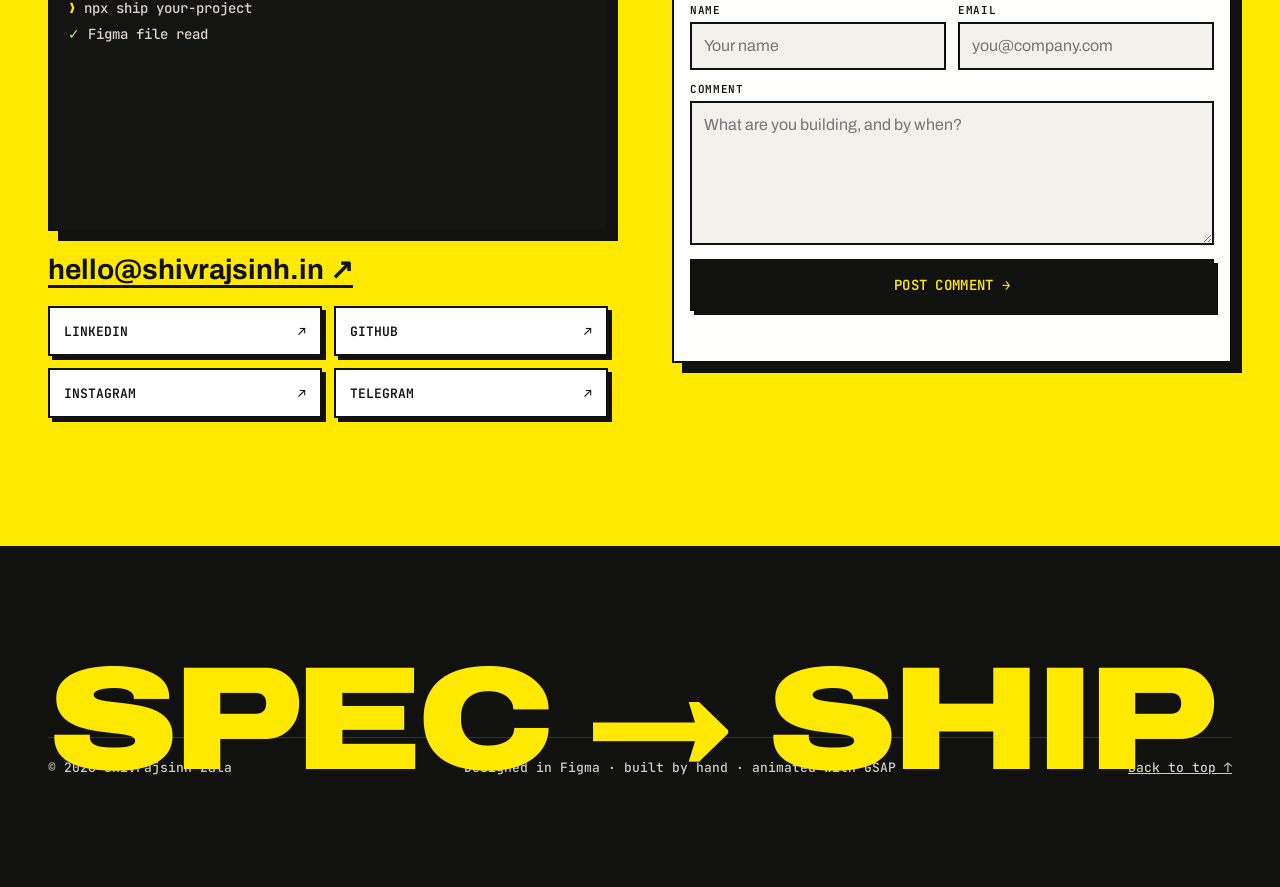
==== commit d94c5c52: "Add Stopwatch Timetables to the project index Adds transit.shivrajsinh.in as layer 02 (14 projects)," ====
--- a/index.html
+++ b/index.html
@@ -203,9 +203,9 @@
 <!-- ========== INDEX (layers) ========== -->
 <section id="index" class="sec" data-sec="index" data-pad="section · 152">
   <div class="wrap x-dim">
-    <div class="frame-label"><span class="hash"></span><b>All work</b><span>Layers · 13</span></div>
+    <div class="frame-label"><span class="hash"></span><b>All work</b><span>Layers · 14</span></div>
     <div class="work-head">
-      <h2 class="h2 x-t"><span class="mask"><span data-reveal>Every</span></span><span class="mask"><span data-reveal>layer<span class="count">(13)</span></span></span></h2>
+      <h2 class="h2 x-t"><span class="mask"><span data-reveal>Every</span></span><span class="mask"><span data-reveal>layer<span class="count">(14)</span></span></span></h2>
       <p class="x-p" data-fade>Client sites, products and experiments — hover a layer to preview it.</p>
     </div>
     <div class="layers">
@@ -213,23 +213,25 @@
         <div class="panel__head"><span>Layers</span><span>Page · Work</span></div>
         <ul class="layers__list">
           <li><a class="layer is-on" href="https://tracker.shivrajsinh.in" target="_blank" rel="noopener" data-layer data-name="ST Tracker" data-meta="PWA · Node.js · Web Push"><svg class="layer__ico" viewBox="0 0 14 14" fill="none" stroke="currentColor" stroke-width="1.5" aria-hidden="true"><path d="M4.5 1v12M9.5 1v12M1 4.5h12M1 9.5h12"></path></svg><span class="layer__th x-img"><img src="project-st-tracker.webp" alt="" loading="lazy"></span><span class="layer__name">ST Tracker<small>PWA · Node.js · Web Push</small></span><span class="layer__go">01</span></a></li>
-          <li><a class="layer" href="https://loanflow.shivrajsinh.in" target="_blank" rel="noopener" data-layer data-name="LoanFlow" data-meta="Web app · Next.js · Prisma"><svg class="layer__ico" viewBox="0 0 14 14" fill="none" stroke="currentColor" stroke-width="1.5" aria-hidden="true"><path d="M4.5 1v12M9.5 1v12M1 4.5h12M1 9.5h12"></path></svg><span class="layer__th x-img"><img src="project-loanflow.webp" alt="" loading="lazy"></span><span class="layer__name">LoanFlow<small>Web app · Next.js · Prisma</small></span><span class="layer__go">02</span></a></li>
-          <li><a class="layer" href="https://app.shivrajsinh.in" target="_blank" rel="noopener" data-layer data-name="WebCraft Builder" data-meta="Full-stack · React · Node.js"><svg class="layer__ico" viewBox="0 0 14 14" fill="none" stroke="currentColor" stroke-width="1.5" aria-hidden="true"><path d="M4.5 1v12M9.5 1v12M1 4.5h12M1 9.5h12"></path></svg><span class="layer__th x-img"><img src="project-website-builder.webp" alt="" loading="lazy"></span><span class="layer__name">WebCraft Builder<small>Full-stack · React · Node.js</small></span><span class="layer__go">03</span></a></li>
-          <li><a class="layer" href="https://venuspumpsandmotors.com" target="_blank" rel="noopener" data-layer data-name="Venus Pumps &amp; Motors" data-meta="Client · WordPress"><svg class="layer__ico" viewBox="0 0 14 14" fill="none" stroke="currentColor" stroke-width="1.5" aria-hidden="true"><path d="M4.5 1v12M9.5 1v12M1 4.5h12M1 9.5h12"></path></svg><span class="layer__th x-img"><img src="project-venus-pumps.webp" alt="" loading="lazy"></span><span class="layer__name">Venus Pumps &amp; Motors<small>Client · WordPress</small></span><span class="layer__go">04</span></a></li>
-          <li><a class="layer" href="https://thedecorartisan.com" target="_blank" rel="noopener" data-layer data-name="Solar Quartz" data-meta="Client · Shopify · Amazon"><svg class="layer__ico" viewBox="0 0 14 14" fill="none" stroke="currentColor" stroke-width="1.5" aria-hidden="true"><path d="M4.5 1v12M9.5 1v12M1 4.5h12M1 9.5h12"></path></svg><span class="layer__th x-img"><img src="project-solar-quartz.webp" alt="" loading="lazy"></span><span class="layer__name">Solar Quartz<small>Client · Shopify · Amazon</small></span><span class="layer__go">05</span></a></li>
-          <li><a class="layer" href="https://craftdesignstudio.in" target="_blank" rel="noopener" data-layer data-name="Craft Design Studio" data-meta="Client · Astro · GSAP"><svg class="layer__ico" viewBox="0 0 14 14" fill="none" stroke="currentColor" stroke-width="1.5" aria-hidden="true"><path d="M4.5 1v12M9.5 1v12M1 4.5h12M1 9.5h12"></path></svg><span class="layer__th x-img"><img src="project-craft-design-studio.webp" alt="" loading="lazy"></span><span class="layer__name">Craft Design Studio<small>Client · Astro · GSAP</small></span><span class="layer__go">06</span></a></li>
-          <li><a class="layer" href="https://shivamwatersolution.in" target="_blank" rel="noopener" data-layer data-name="Shivam RO Water Solution" data-meta="Client · Next.js · Cloudflare D1"><svg class="layer__ico" viewBox="0 0 14 14" fill="none" stroke="currentColor" stroke-width="1.5" aria-hidden="true"><path d="M4.5 1v12M9.5 1v12M1 4.5h12M1 9.5h12"></path></svg><span class="layer__th x-img"><img src="project-shivam-ro.webp" alt="" loading="lazy"></span><span class="layer__name">Shivam RO Water Solution<small>Client · Next.js · Cloudflare D1</small></span><span class="layer__go">07</span></a></li>
-          <li><a class="layer" href="https://sahilenterprisemorbi.com" target="_blank" rel="noopener" data-layer data-name="Sahil Enterprise" data-meta="Client · Astro · GSAP"><svg class="layer__ico" viewBox="0 0 14 14" fill="none" stroke="currentColor" stroke-width="1.5" aria-hidden="true"><path d="M4.5 1v12M9.5 1v12M1 4.5h12M1 9.5h12"></path></svg><span class="layer__th x-img"><img src="project-sahil-enterprise.webp" alt="" loading="lazy"></span><span class="layer__name">Sahil Enterprise<small>Client · Astro · GSAP</small></span><span class="layer__go">08</span></a></li>
-          <li><a class="layer" href="https://github.com/shivrajsinhzala/gardichatapp" target="_blank" rel="noopener" data-layer data-name="Gardi Chat App" data-meta="Real-time · React · Firebase"><svg class="layer__ico" viewBox="0 0 14 14" fill="none" stroke="currentColor" stroke-width="1.5" aria-hidden="true"><path d="M4.5 1v12M9.5 1v12M1 4.5h12M1 9.5h12"></path></svg><span class="layer__th x-img"><img src="project-gardi-chat.webp" alt="" loading="lazy"></span><span class="layer__name">Gardi Chat App<small>Real-time · React · Firebase</small></span><span class="layer__go">09</span></a></li>
-          <li><a class="layer" href="https://github.com/shivrajsinhzala" target="_blank" rel="noopener" data-layer data-name="Quote Generator" data-meta="Business tool · React"><svg class="layer__ico" viewBox="0 0 14 14" fill="none" stroke="currentColor" stroke-width="1.5" aria-hidden="true"><path d="M4.5 1v12M9.5 1v12M1 4.5h12M1 9.5h12"></path></svg><span class="layer__th x-img"><img src="project-quotegen.webp" alt="" loading="lazy"></span><span class="layer__name">Quote Generator<small>Business tool · React</small></span><span class="layer__go">10</span></a></li>
-          <li><a class="layer" href="https://github.com/shivrajsinhzala/somnath-khata" target="_blank" rel="noopener" data-layer data-name="Somnath Khata" data-meta="Dairy ledger · React"><svg class="layer__ico" viewBox="0 0 14 14" fill="none" stroke="currentColor" stroke-width="1.5" aria-hidden="true"><path d="M4.5 1v12M9.5 1v12M1 4.5h12M1 9.5h12"></path></svg><span class="layer__th x-img"><img src="project-somnath.webp" alt="" loading="lazy"></span><span class="layer__name">Somnath Khata<small>Dairy ledger · React</small></span><span class="layer__go">11</span></a></li>
+          <li><a class="layer" href="https://transit.shivrajsinh.in" target="_blank" rel="noopener" data-layer data-name="Stopwatch Timetables" data-meta="Transit PWA · Astro · GTFS"><svg class="layer__ico" viewBox="0 0 14 14" fill="none" stroke="currentColor" stroke-width="1.5" aria-hidden="true"><path d="M4.5 1v12M9.5 1v12M1 4.5h12M1 9.5h12"></path></svg><span class="layer__th x-img"><img src="project-stopwatch.webp" alt="" loading="lazy"></span><span class="layer__name">Stopwatch Timetables<small>Transit PWA · Astro · GTFS</small></span><span class="layer__go">02</span></a></li>
+          <li><a class="layer" href="https://loanflow.shivrajsinh.in" target="_blank" rel="noopener" data-layer data-name="LoanFlow" data-meta="Web app · Next.js · Prisma"><svg class="layer__ico" viewBox="0 0 14 14" fill="none" stroke="currentColor" stroke-width="1.5" aria-hidden="true"><path d="M4.5 1v12M9.5 1v12M1 4.5h12M1 9.5h12"></path></svg><span class="layer__th x-img"><img src="project-loanflow.webp" alt="" loading="lazy"></span><span class="layer__name">LoanFlow<small>Web app · Next.js · Prisma</small></span><span class="layer__go">03</span></a></li>
+          <li><a class="layer" href="https://app.shivrajsinh.in" target="_blank" rel="noopener" data-layer data-name="WebCraft Builder" data-meta="Full-stack · React · Node.js"><svg class="layer__ico" viewBox="0 0 14 14" fill="none" stroke="currentColor" stroke-width="1.5" aria-hidden="true"><path d="M4.5 1v12M9.5 1v12M1 4.5h12M1 9.5h12"></path></svg><span class="layer__th x-img"><img src="project-website-builder.webp" alt="" loading="lazy"></span><span class="layer__name">WebCraft Builder<small>Full-stack · React · Node.js</small></span><span class="layer__go">04</span></a></li>
+          <li><a class="layer" href="https://venuspumpsandmotors.com" target="_blank" rel="noopener" data-layer data-name="Venus Pumps &amp; Motors" data-meta="Client · WordPress"><svg class="layer__ico" viewBox="0 0 14 14" fill="none" stroke="currentColor" stroke-width="1.5" aria-hidden="true"><path d="M4.5 1v12M9.5 1v12M1 4.5h12M1 9.5h12"></path></svg><span class="layer__th x-img"><img src="project-venus-pumps.webp" alt="" loading="lazy"></span><span class="layer__name">Venus Pumps &amp; Motors<small>Client · WordPress</small></span><span class="layer__go">05</span></a></li>
+          <li><a class="layer" href="https://thedecorartisan.com" target="_blank" rel="noopener" data-layer data-name="Solar Quartz" data-meta="Client · Shopify · Amazon"><svg class="layer__ico" viewBox="0 0 14 14" fill="none" stroke="currentColor" stroke-width="1.5" aria-hidden="true"><path d="M4.5 1v12M9.5 1v12M1 4.5h12M1 9.5h12"></path></svg><span class="layer__th x-img"><img src="project-solar-quartz.webp" alt="" loading="lazy"></span><span class="layer__name">Solar Quartz<small>Client · Shopify · Amazon</small></span><span class="layer__go">06</span></a></li>
+          <li><a class="layer" href="https://craftdesignstudio.in" target="_blank" rel="noopener" data-layer data-name="Craft Design Studio" data-meta="Client · Astro · GSAP"><svg class="layer__ico" viewBox="0 0 14 14" fill="none" stroke="currentColor" stroke-width="1.5" aria-hidden="true"><path d="M4.5 1v12M9.5 1v12M1 4.5h12M1 9.5h12"></path></svg><span class="layer__th x-img"><img src="project-craft-design-studio.webp" alt="" loading="lazy"></span><span class="layer__name">Craft Design Studio<small>Client · Astro · GSAP</small></span><span class="layer__go">07</span></a></li>
+          <li><a class="layer" href="https://shivamwatersolution.in" target="_blank" rel="noopener" data-layer data-name="Shivam RO Water Solution" data-meta="Client · Next.js · Cloudflare D1"><svg class="layer__ico" viewBox="0 0 14 14" fill="none" stroke="currentColor" stroke-width="1.5" aria-hidden="true"><path d="M4.5 1v12M9.5 1v12M1 4.5h12M1 9.5h12"></path></svg><span class="layer__th x-img"><img src="project-shivam-ro.webp" alt="" loading="lazy"></span><span class="layer__name">Shivam RO Water Solution<small>Client · Next.js · Cloudflare D1</small></span><span class="layer__go">08</span></a></li>
+          <li><a class="layer" href="https://sahilenterprisemorbi.com" target="_blank" rel="noopener" data-layer data-name="Sahil Enterprise" data-meta="Client · Astro · GSAP"><svg class="layer__ico" viewBox="0 0 14 14" fill="none" stroke="currentColor" stroke-width="1.5" aria-hidden="true"><path d="M4.5 1v12M9.5 1v12M1 4.5h12M1 9.5h12"></path></svg><span class="layer__th x-img"><img src="project-sahil-enterprise.webp" alt="" loading="lazy"></span><span class="layer__name">Sahil Enterprise<small>Client · Astro · GSAP</small></span><span class="layer__go">09</span></a></li>
+          <li><a class="layer" href="https://github.com/shivrajsinhzala/gardichatapp" target="_blank" rel="noopener" data-layer data-name="Gardi Chat App" data-meta="Real-time · React · Firebase"><svg class="layer__ico" viewBox="0 0 14 14" fill="none" stroke="currentColor" stroke-width="1.5" aria-hidden="true"><path d="M4.5 1v12M9.5 1v12M1 4.5h12M1 9.5h12"></path></svg><span class="layer__th x-img"><img src="project-gardi-chat.webp" alt="" loading="lazy"></span><span class="layer__name">Gardi Chat App<small>Real-time · React · Firebase</small></span><span class="layer__go">10</span></a></li>
+          <li><a class="layer" href="https://github.com/shivrajsinhzala" target="_blank" rel="noopener" data-layer data-name="Quote Generator" data-meta="Business tool · React"><svg class="layer__ico" viewBox="0 0 14 14" fill="none" stroke="currentColor" stroke-width="1.5" aria-hidden="true"><path d="M4.5 1v12M9.5 1v12M1 4.5h12M1 9.5h12"></path></svg><span class="layer__th x-img"><img src="project-quotegen.webp" alt="" loading="lazy"></span><span class="layer__name">Quote Generator<small>Business tool · React</small></span><span class="layer__go">11</span></a></li>
+          <li><a class="layer" href="https://github.com/shivrajsinhzala/somnath-khata" target="_blank" rel="noopener" data-layer data-name="Somnath Khata" data-meta="Dairy ledger · React"><svg class="layer__ico" viewBox="0 0 14 14" fill="none" stroke="currentColor" stroke-width="1.5" aria-hidden="true"><path d="M4.5 1v12M9.5 1v12M1 4.5h12M1 9.5h12"></path></svg><span class="layer__th x-img"><img src="project-somnath.webp" alt="" loading="lazy"></span><span class="layer__name">Somnath Khata<small>Dairy ledger · React</small></span><span class="layer__go">12</span></a></li>
           <li><div class="layer" tabindex="0" data-layer data-name="AI Price Comparator" data-meta="Chrome extension · Gemini"><svg class="layer__ico" viewBox="0 0 14 14" fill="none" stroke="currentColor" stroke-width="1.5" aria-hidden="true"><path d="M4.5 1v12M9.5 1v12M1 4.5h12M1 9.5h12"></path></svg><span class="layer__th x-img"><img src="project-price-compare.webp" alt="" loading="lazy"></span><span class="layer__name">AI Price Comparator<small>Chrome extension · Gemini</small></span><span class="layer__go">Private</span></div></li>
-          <li><a class="layer" href="https://github.com/shivrajsinhzala/ToDesktop_react" target="_blank" rel="noopener" data-layer data-name="ToDesktop Clone" data-meta="UI study · React"><svg class="layer__ico" viewBox="0 0 14 14" fill="none" stroke="currentColor" stroke-width="1.5" aria-hidden="true"><path d="M4.5 1v12M9.5 1v12M1 4.5h12M1 9.5h12"></path></svg><span class="layer__th x-img"><img src="project-todesktop.webp" alt="" loading="lazy"></span><span class="layer__name">ToDesktop Clone<small>UI study · React</small></span><span class="layer__go">13</span></a></li>
+          <li><a class="layer" href="https://github.com/shivrajsinhzala/ToDesktop_react" target="_blank" rel="noopener" data-layer data-name="ToDesktop Clone" data-meta="UI study · React"><svg class="layer__ico" viewBox="0 0 14 14" fill="none" stroke="currentColor" stroke-width="1.5" aria-hidden="true"><path d="M4.5 1v12M9.5 1v12M1 4.5h12M1 9.5h12"></path></svg><span class="layer__th x-img"><img src="project-todesktop.webp" alt="" loading="lazy"></span><span class="layer__name">ToDesktop Clone<small>UI study · React</small></span><span class="layer__go">14</span></a></li>
         </ul>
       </div>
       <div class="layers__view">
         <div class="layers__canvas x-img" data-cursor-text="Preview">
           <img data-limg class="is-on" src="project-st-tracker.webp" alt="ST Tracker — preview" loading="lazy">
+          <img data-limg class="" src="project-stopwatch.webp" alt="Stopwatch Timetables — preview" loading="lazy" style="object-fit: contain; background: #17181C">
           <img data-limg class="" src="project-loanflow.webp" alt="LoanFlow — preview" loading="lazy">
           <img data-limg class="" src="project-website-builder.webp" alt="WebCraft Builder — preview" loading="lazy">
           <img data-limg class="" src="project-venus-pumps.webp" alt="Venus Pumps & Motors — preview" loading="lazy">
